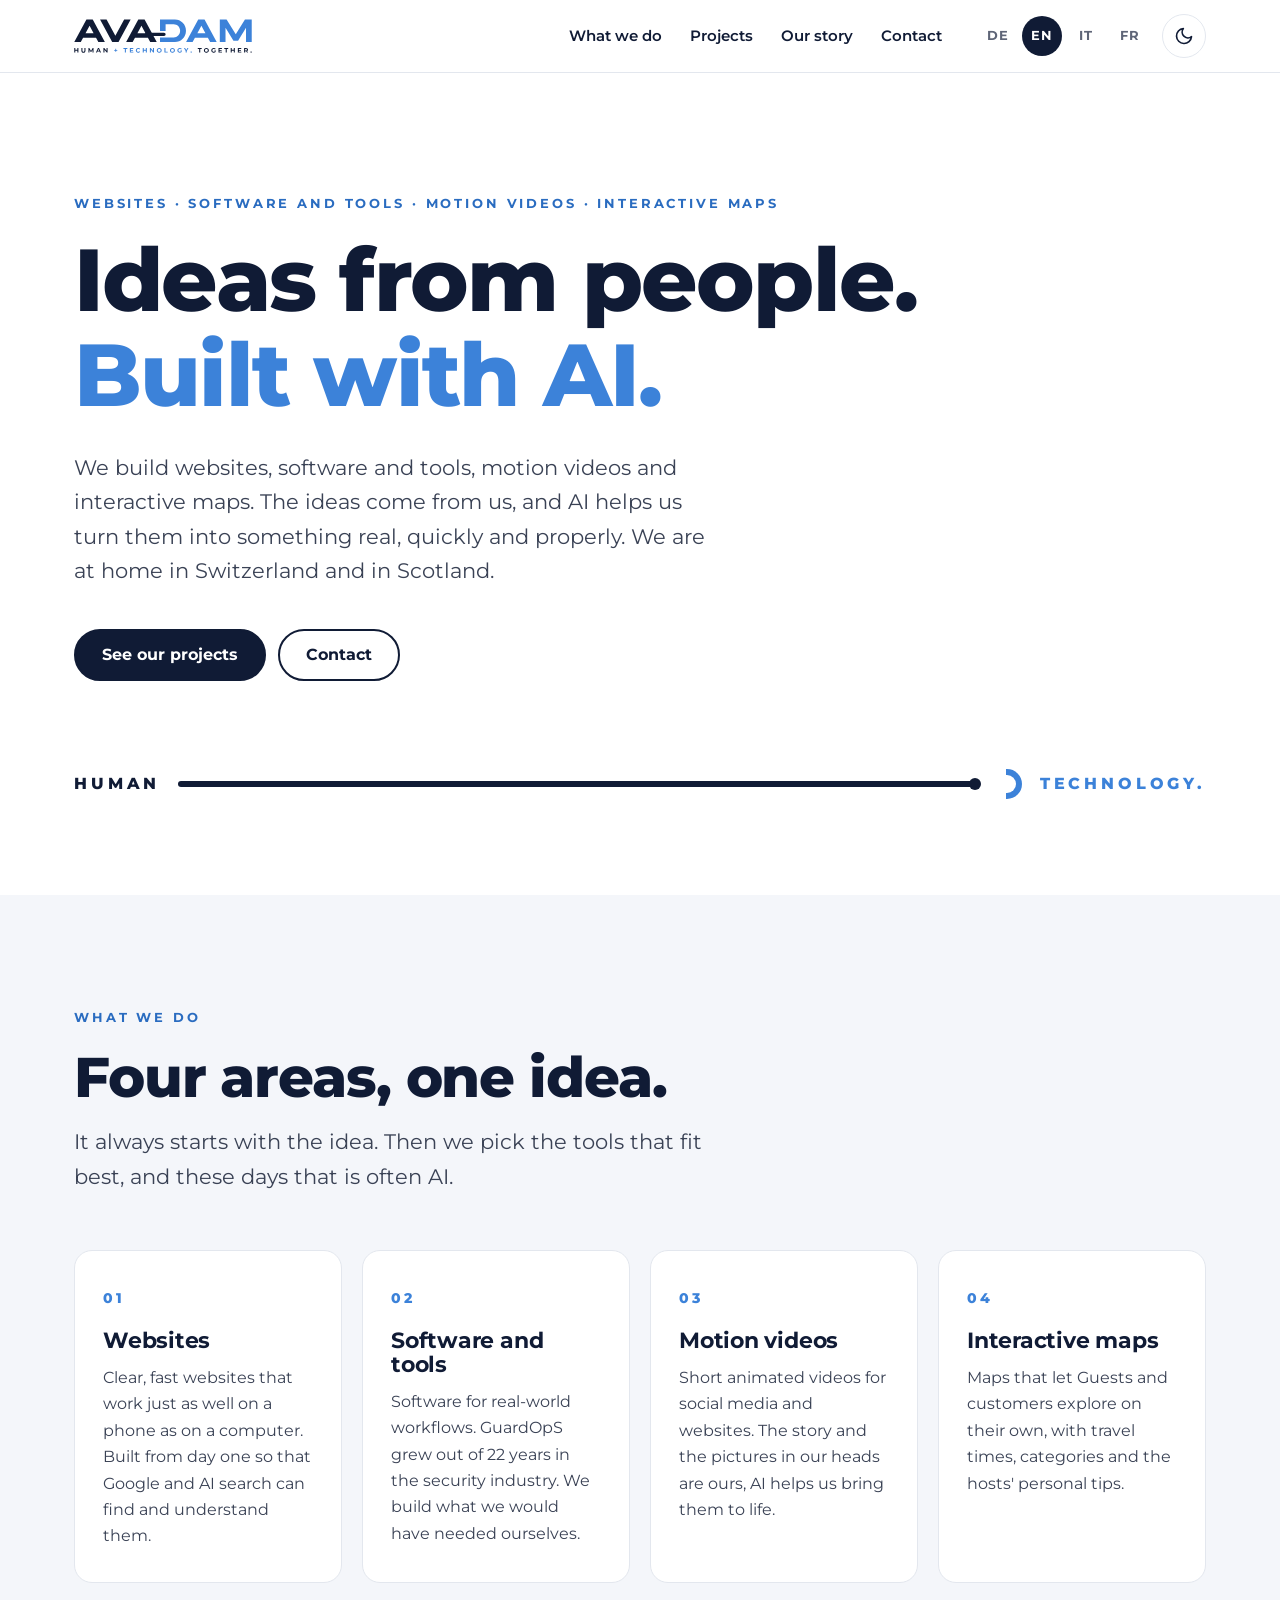
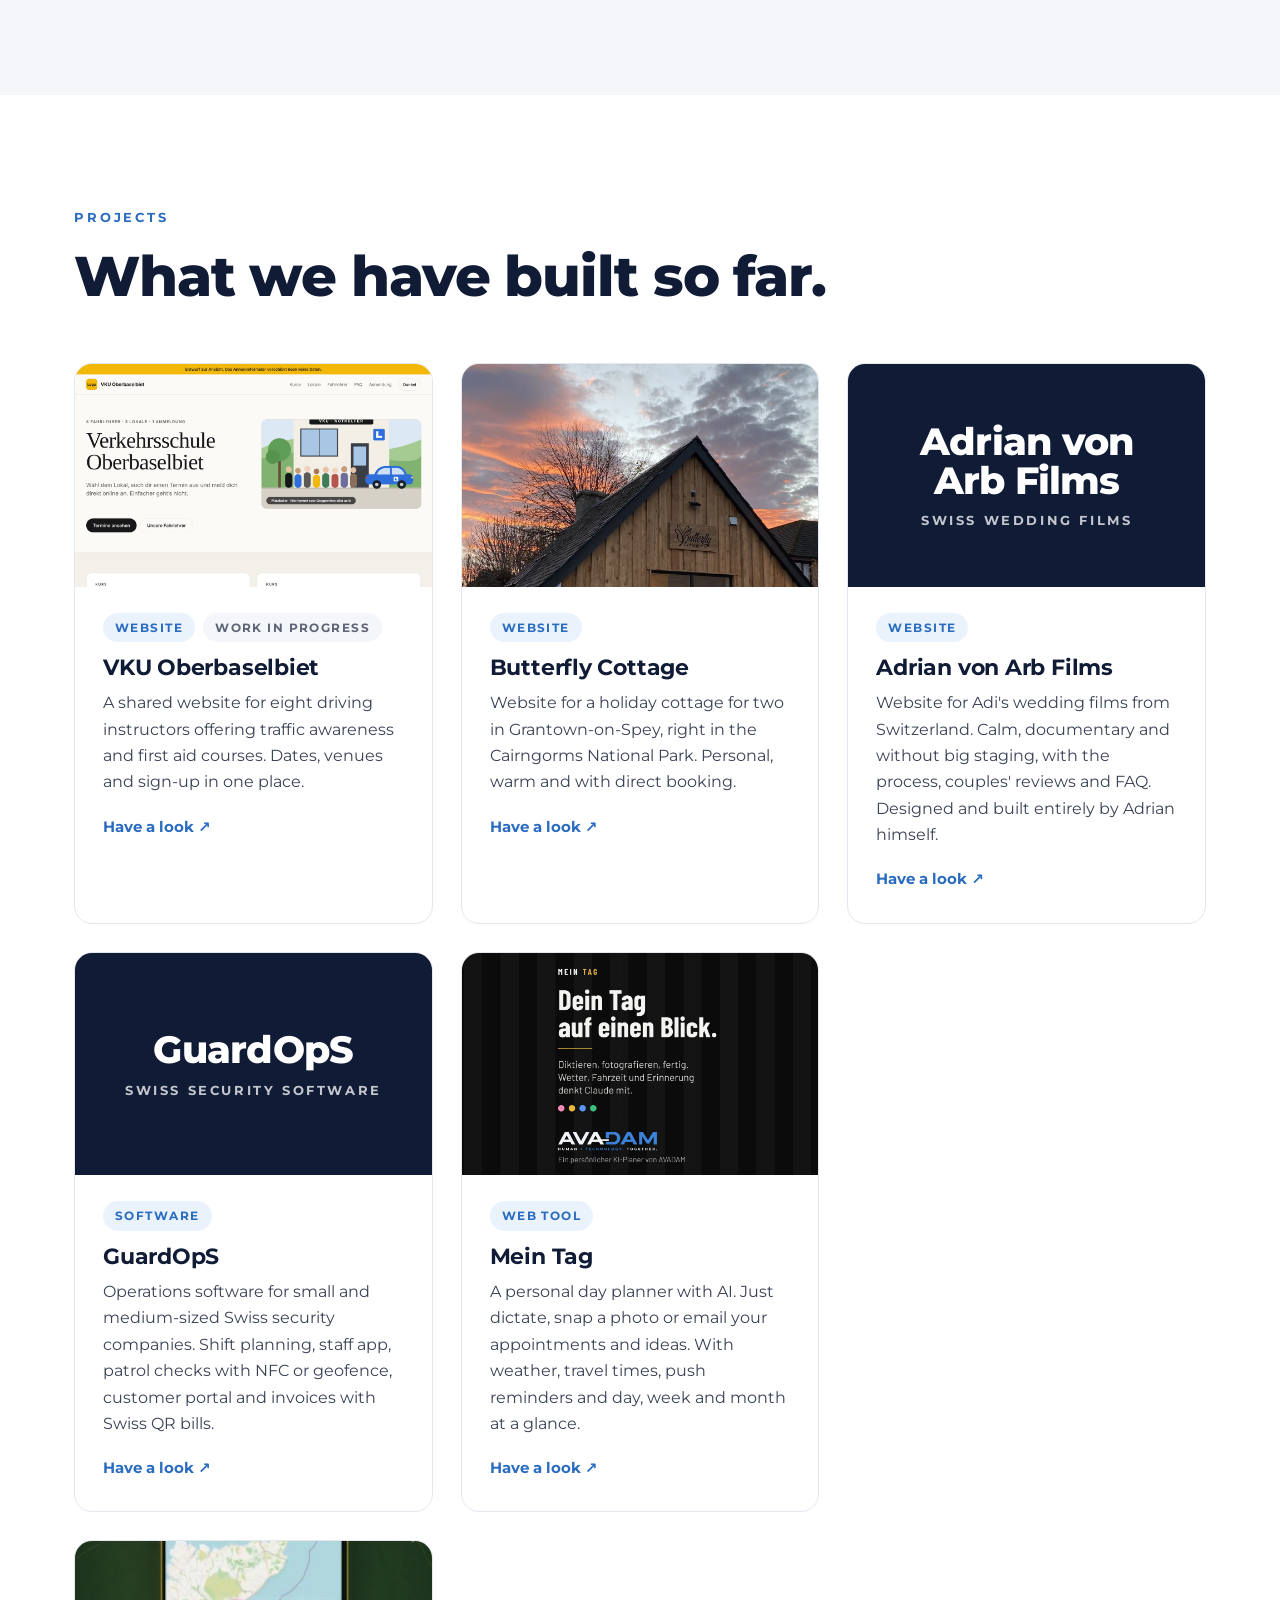
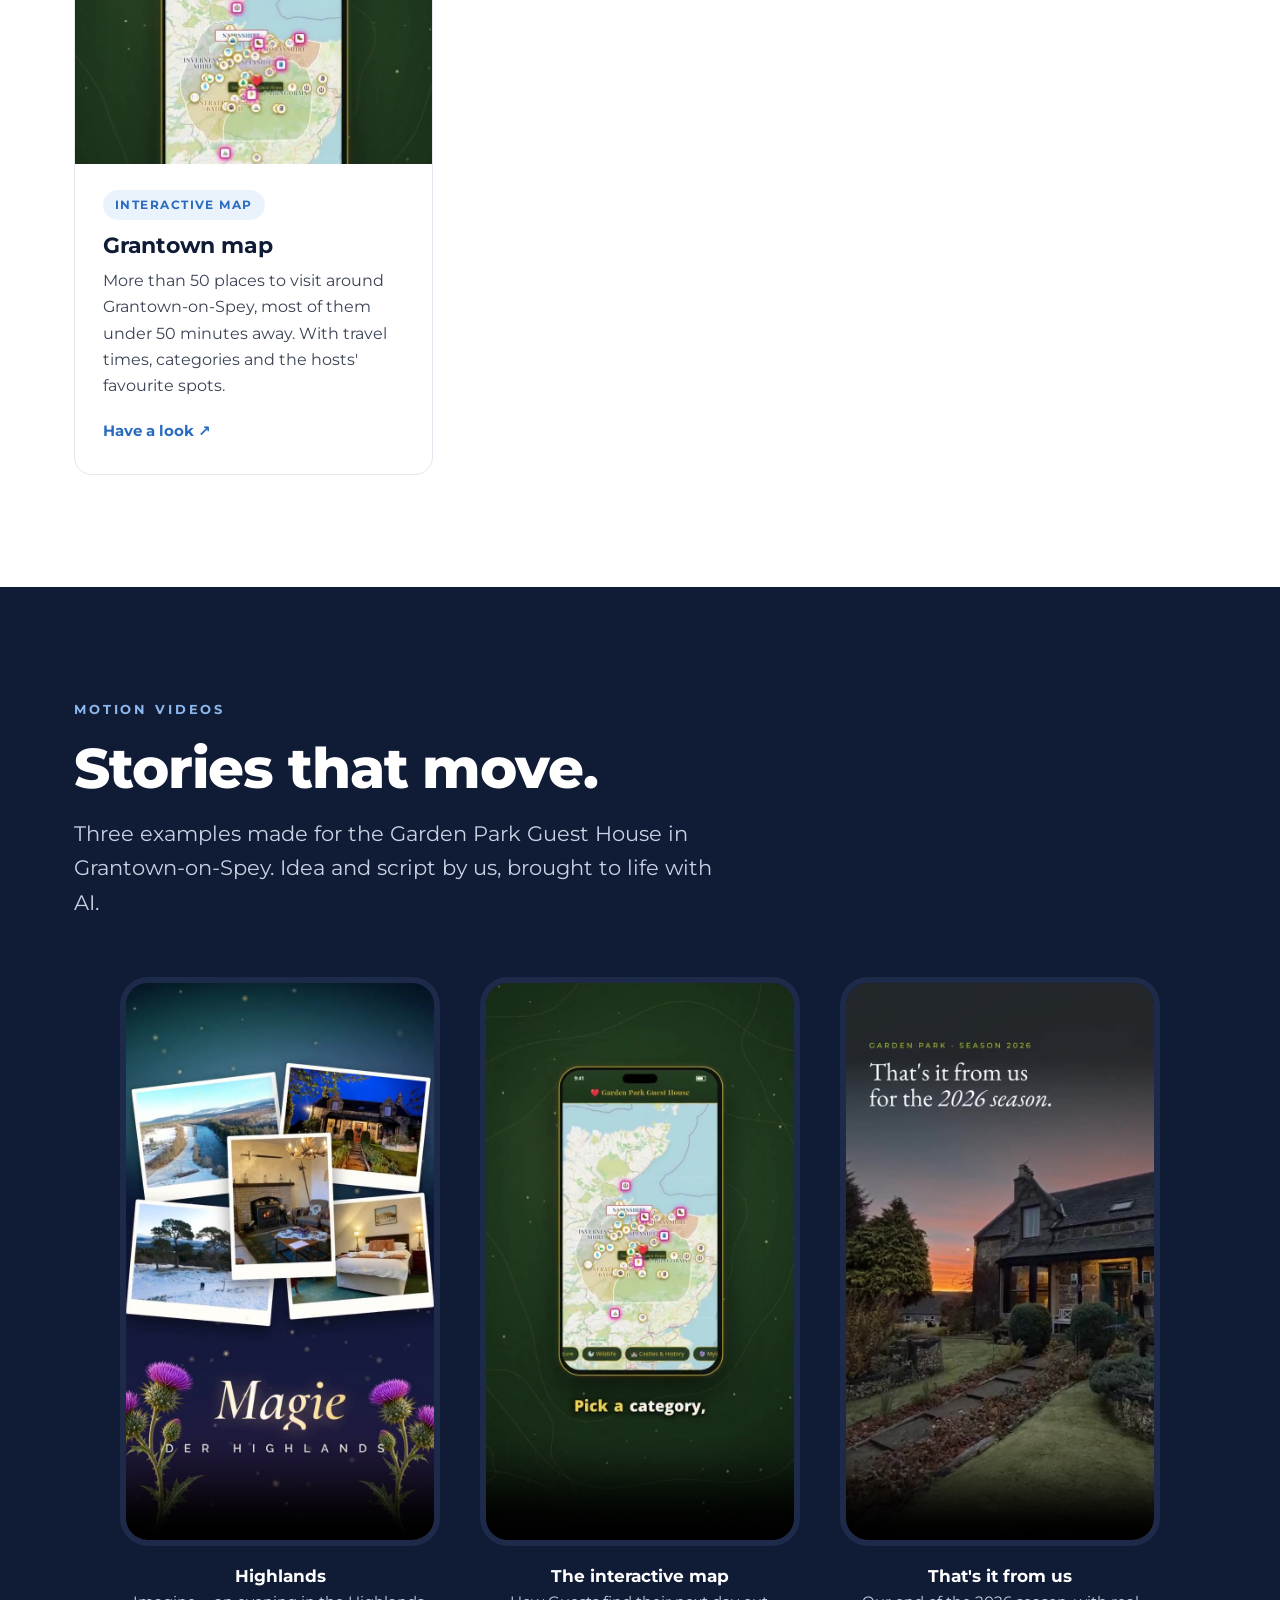
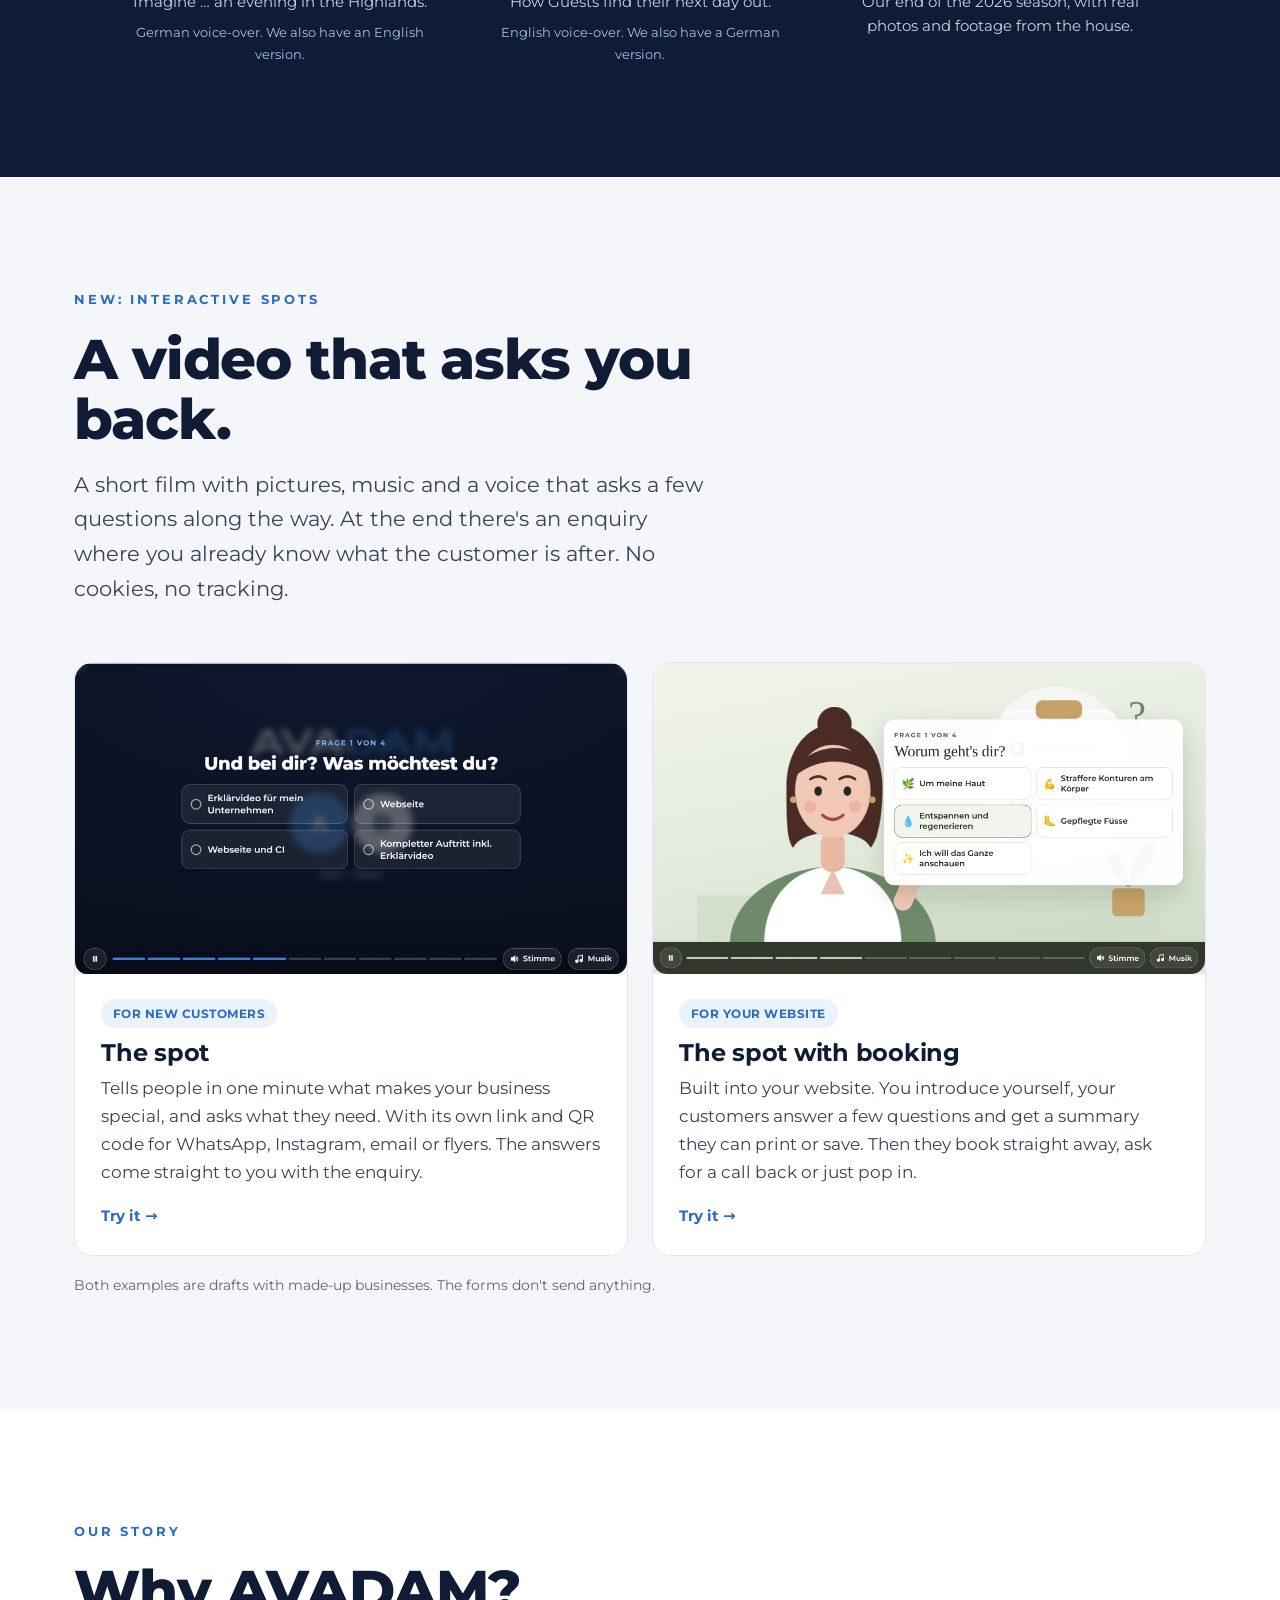
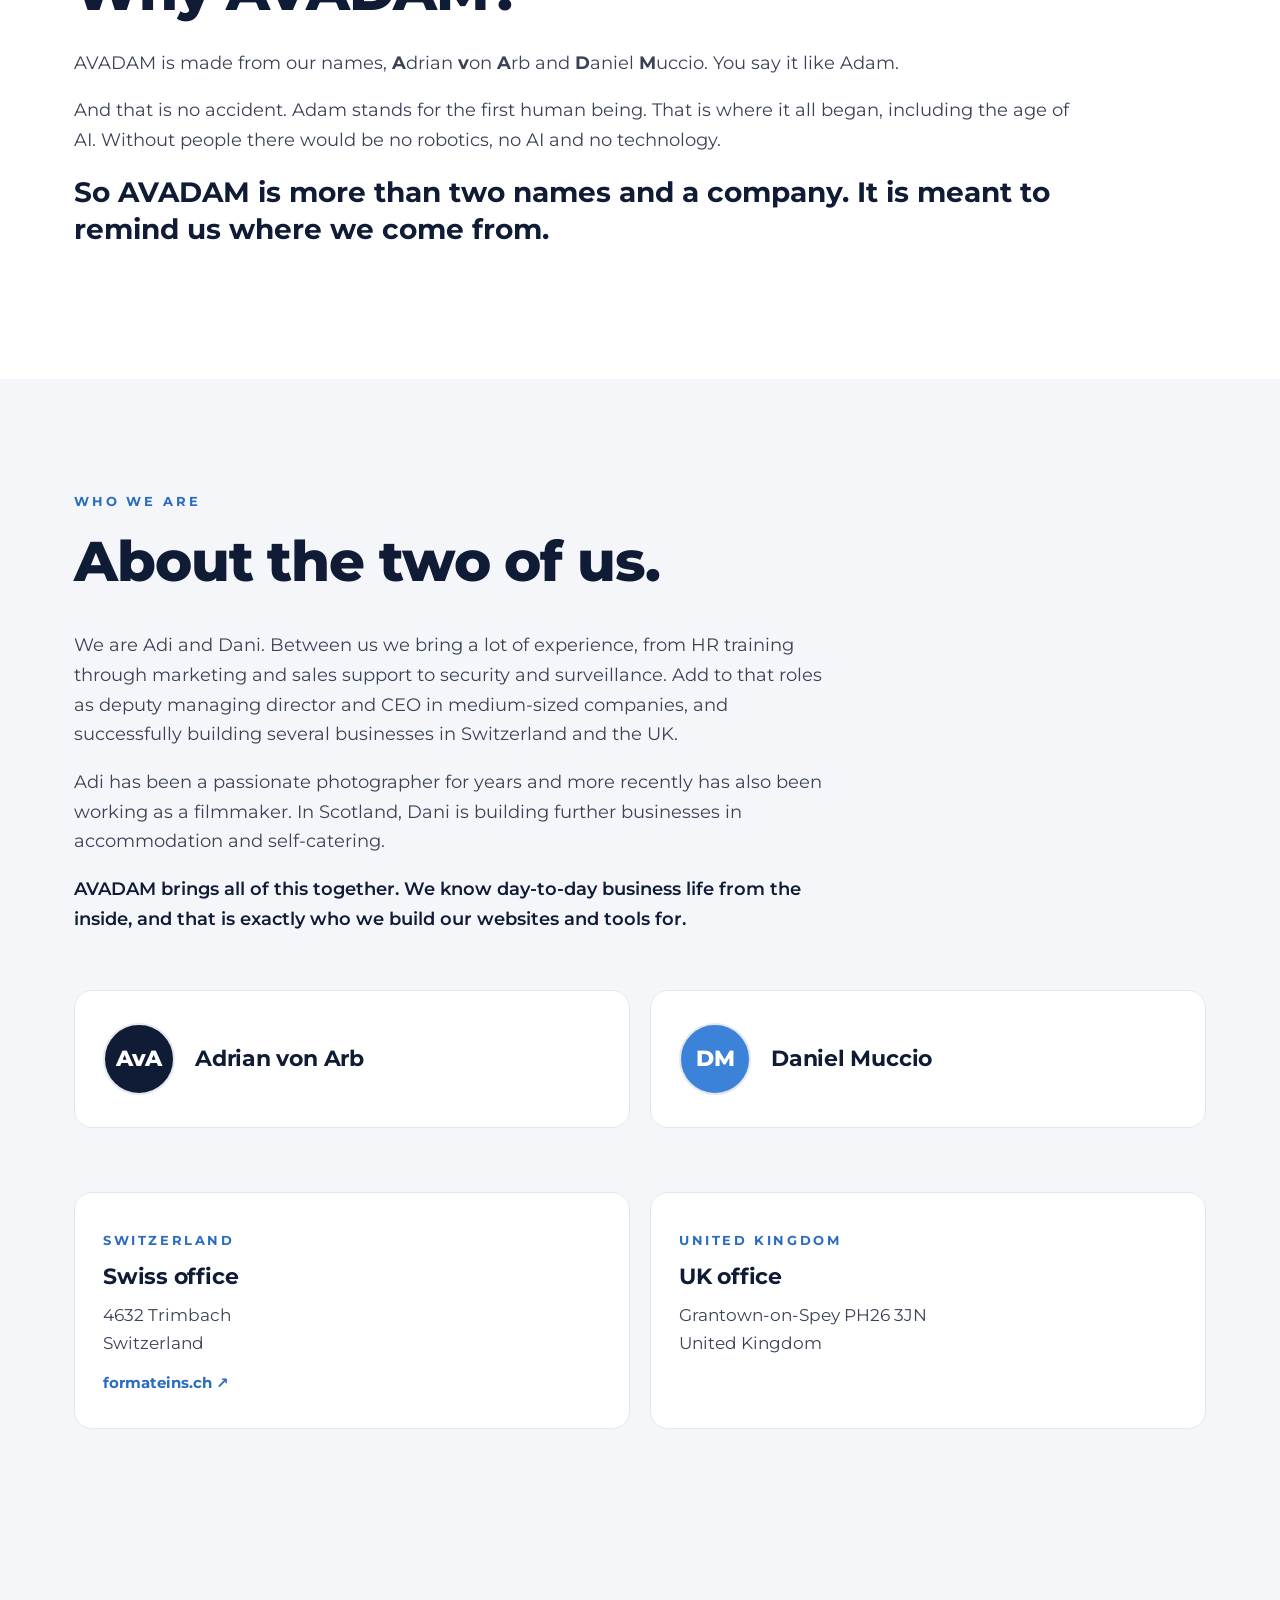
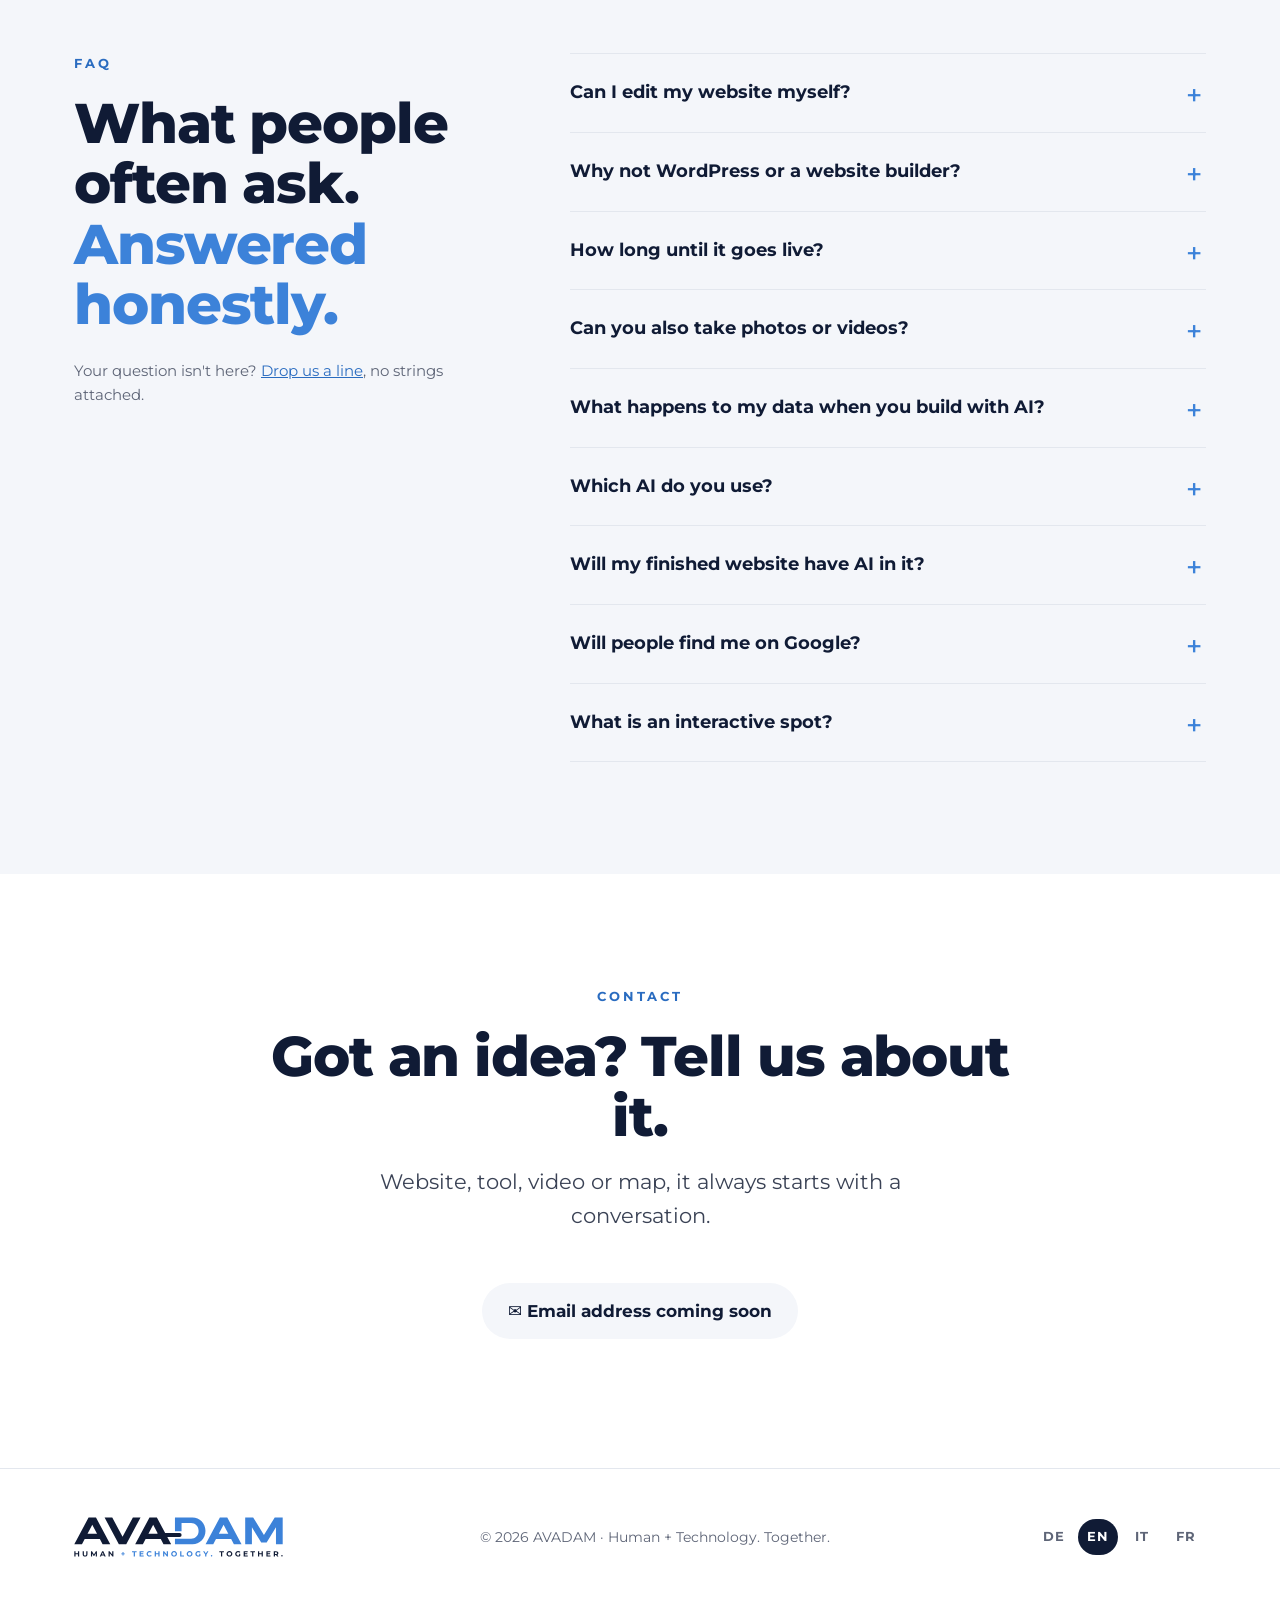
==== en/index.html @ 07cf81ba "Neuer Bereich Interaktive Spots in vier Sprachen, zweites Beispiel als Muster Kosmetik Co-Authored-B" ====
<!doctype html>
<html lang="en">
<head>
<meta charset="utf-8">
<meta name="viewport" content="width=device-width, initial-scale=1">
<title>AVADAM · Websites, software and tools, motion videos and interactive maps built with AI</title>
<meta name="description" content="AVADAM builds websites, software and tools, motion videos and interactive maps. The ideas are ours, the build is done with AI. Based in Trimbach (Switzerland) and Grantown-on-Spey (Scotland).">
<meta name="robots" content="index, follow, max-image-preview:large, max-snippet:-1, max-video-preview:-1">
<meta name="author" content="AVADAM · Adrian von Arb, Daniel Muccio">
<link rel="canonical" href="https://avadam26.github.io/avadam/en/">
<link rel="alternate" hreflang="de" href="https://avadam26.github.io/avadam/">
<link rel="alternate" hreflang="en" href="https://avadam26.github.io/avadam/en/">
<link rel="alternate" hreflang="it" href="https://avadam26.github.io/avadam/it/">
<link rel="alternate" hreflang="fr" href="https://avadam26.github.io/avadam/fr/">
<link rel="alternate" hreflang="x-default" href="https://avadam26.github.io/avadam/">
<meta property="og:type" content="website">
<meta property="og:site_name" content="AVADAM">
<meta property="og:title" content="AVADAM · Websites, software and tools, motion videos and interactive maps built with AI">
<meta property="og:description" content="AVADAM builds websites, software and tools, motion videos and interactive maps. The ideas are ours, the build is done with AI. Based in Trimbach (Switzerland) and Grantown-on-Spey (Scotland).">
<meta property="og:url" content="https://avadam26.github.io/avadam/en/">
<meta property="og:image" content="https://avadam26.github.io/avadam/assets/og-image.png">
<meta property="og:image:width" content="1200">
<meta property="og:image:height" content="630">
<meta property="og:image:alt" content="AVADAM logo, Human + Technology. Together.">
<meta property="og:locale" content="en_GB">
<meta property="og:locale:alternate" content="de_CH">
<meta property="og:locale:alternate" content="it_CH">
<meta property="og:locale:alternate" content="fr_CH">
<meta name="twitter:card" content="summary_large_image">
<meta name="theme-color" content="#FFFFFF" media="(prefers-color-scheme: light)">
<meta name="theme-color" content="#0A1020" media="(prefers-color-scheme: dark)">
<script>try{var m=localStorage.getItem("avadam-theme");if(m)document.documentElement.dataset.theme=m}catch(e){}</script>
<link rel="icon" href="../favicon.ico" sizes="32x32">
<link rel="icon" href="../assets/favicon.svg" type="image/svg+xml">
<link rel="apple-touch-icon" href="../assets/apple-touch-icon.png">
<link rel="preload" href="../assets/fonts/montserrat-latin-800-normal.woff2" as="font" type="font/woff2" crossorigin>
<link rel="stylesheet" href="../assets/style.css">
<link rel="alternate" type="text/plain" href="https://avadam26.github.io/avadam/llms.txt" title="LLM summary">
<script type="application/ld+json">
{
 "@context": "https://schema.org",
 "@graph": [
  {
   "@type": "Organization",
   "@id": "https://avadam26.github.io/avadam/#org",
   "name": "AVADAM",
   "alternateName": [
    "AVA-DAM",
    "AVA DAM"
   ],
   "url": "https://avadam26.github.io/avadam/",
   "logo": "https://avadam26.github.io/avadam/assets/avadam-logo.svg",
   "image": "https://avadam26.github.io/avadam/assets/og-image.png",
   "slogan": "Human + Technology. Together.",
   "description": "AVADAM builds websites, software and tools, motion videos and interactive maps. The ideas are ours, the build is done with AI. Based in Trimbach (Switzerland) and Grantown-on-Spey (Scotland).",
   "founder": [
    {
     "@type": "Person",
     "name": "Adrian von Arb"
    },
    {
     "@type": "Person",
     "name": "Daniel Muccio"
    }
   ],
   "address": [
    {
     "@type": "PostalAddress",
     "postalCode": "4632",
     "addressLocality": "Trimbach",
     "addressCountry": "CH"
    },
    {
     "@type": "PostalAddress",
     "postalCode": "PH26 3JN",
     "addressLocality": "Grantown-on-Spey",
     "addressRegion": "Scotland",
     "addressCountry": "GB"
    }
   ],
   "knowsAbout": [
    "Web design",
    "Websites",
    "Software development",
    "Motion design",
    "Interactive maps",
    "Artificial intelligence",
    "SEO"
   ],
   "knowsLanguage": [
    "de",
    "en",
    "it",
    "fr"
   ]
  },
  {
   "@type": "WebSite",
   "@id": "https://avadam26.github.io/avadam/#website",
   "url": "https://avadam26.github.io/avadam/",
   "name": "AVADAM",
   "inLanguage": [
    "de",
    "en",
    "it",
    "fr"
   ],
   "publisher": {
    "@id": "https://avadam26.github.io/avadam/#org"
   }
  },
  {
   "@type": "WebPage",
   "@id": "https://avadam26.github.io/avadam/en/#page",
   "url": "https://avadam26.github.io/avadam/en/",
   "name": "AVADAM · Websites, software and tools, motion videos and interactive maps built with AI",
   "description": "AVADAM builds websites, software and tools, motion videos and interactive maps. The ideas are ours, the build is done with AI. Based in Trimbach (Switzerland) and Grantown-on-Spey (Scotland).",
   "inLanguage": "en",
   "isPartOf": {
    "@id": "https://avadam26.github.io/avadam/#website"
   },
   "about": {
    "@id": "https://avadam26.github.io/avadam/#org"
   },
   "primaryImageOfPage": "https://avadam26.github.io/avadam/assets/og-image.png"
  },
  {
   "@type": "ItemList",
   "name": "What we have built so far.",
   "itemListElement": [
    {
     "@type": "ListItem",
     "position": 1,
     "item": {
      "@type": "CreativeWork",
      "name": "VKU Oberbaselbiet",
      "description": "A shared website for eight driving instructors offering traffic awareness and first aid courses. Dates, venues and sign-up in one place.",
      "url": "https://avadam26.github.io/vku-entwurf/",
      "creator": {
       "@id": "https://avadam26.github.io/avadam/#org"
      }
     }
    },
    {
     "@type": "ListItem",
     "position": 2,
     "item": {
      "@type": "CreativeWork",
      "name": "Butterfly Cottage",
      "description": "Website for a holiday cottage for two in Grantown-on-Spey, right in the Cairngorms National Park. Personal, warm and with direct booking.",
      "url": "https://www.butterfly-cottage.co.uk",
      "creator": {
       "@id": "https://avadam26.github.io/avadam/#org"
      }
     }
    },
    {
     "@type": "ListItem",
     "position": 3,
     "item": {
      "@type": "CreativeWork",
      "name": "Adrian von Arb Films",
      "description": "Website for Adi's wedding films from Switzerland. Calm, documentary and without big staging, with the process, couples' reviews and FAQ. Designed and built entirely by Adrian himself.",
      "url": "https://adrianvonarbfilms.ch/",
      "creator": {
       "@id": "https://avadam26.github.io/avadam/#org"
      }
     }
    },
    {
     "@type": "ListItem",
     "position": 4,
     "item": {
      "@type": "CreativeWork",
      "name": "Grantown map",
      "description": "More than 50 places to visit around Grantown-on-Spey, most of them under 50 minutes away. With travel times, categories and the hosts' favourite spots.",
      "url": "https://www.butterfly-cottage.co.uk/grantown/grantown-map.html",
      "creator": {
       "@id": "https://avadam26.github.io/avadam/#org"
      }
     }
    },
    {
     "@type": "ListItem",
     "position": 5,
     "item": {
      "@type": "SoftwareApplication",
      "applicationCategory": "BusinessApplication",
      "operatingSystem": "Web",
      "name": "GuardOpS",
      "description": "Operations software for small and medium-sized Swiss security companies. Shift planning, staff app, patrol checks with NFC or geofence, customer portal and invoices with Swiss QR bills.",
      "url": "https://guardops.ch/",
      "creator": {
       "@id": "https://avadam26.github.io/avadam/#org"
      }
     }
    },
    {
     "@type": "ListItem",
     "position": 6,
     "item": {
      "@type": "SoftwareApplication",
      "applicationCategory": "LifestyleApplication",
      "operatingSystem": "Web",
      "name": "Mein Tag",
      "description": "A personal day planner with AI. Just dictate, snap a photo or email your appointments and ideas. With weather, travel times, push reminders and day, week and month at a glance.",
      "url": "https://avadam26.github.io/avadam/media/meintag.mp4",
      "creator": {
       "@id": "https://avadam26.github.io/avadam/#org"
      }
     }
    }
   ]
  },
  {
   "@type": "FAQPage",
   "@id": "https://avadam26.github.io/avadam/en/#faq",
   "inLanguage": "en",
   "mainEntity": [
    {
     "@type": "Question",
     "name": "Can I edit my website myself?",
     "acceptedAnswer": {
      "@type": "Answer",
      "text": "Not through a login, and that's on purpose. Without a CMS there are no updates, no plugins and nothing that breaks overnight. You send us your changes, we make them and charge for the time. No subscription."
     }
    },
    {
     "@type": "Question",
     "name": "Why not WordPress or a website builder?",
     "acceptedAnswer": {
      "@type": "Answer",
      "text": "For a site that shows what you do, that's too much machinery. Constant updates, security holes, monthly fees. Built by hand, it loads faster, is safer and, after a one-off setup cost, only costs hosting and a domain to run."
     }
    },
    {
     "@type": "Question",
     "name": "How long until it goes live?",
     "acceptedAnswer": {
      "@type": "Answer",
      "text": "Usually around two months from the go-ahead. Texts and pictures take the most time, not the build. If you have a fixed date, tell us right at the start and we'll be honest about whether it's doable."
     }
    },
    {
     "@type": "Question",
     "name": "Can you also take photos or videos?",
     "acceptedAnswer": {
      "@type": "Answer",
      "text": "Yes, Adrian is a passionate photographer and filmmaker. If good pictures are missing, you can book this as an extra, on site with you, at your business for example. That way pictures, videos and website fit together perfectly, all from one place."
     }
    },
    {
     "@type": "Question",
     "name": "What happens to my data when you build with AI?",
     "acceptedAnswer": {
      "@type": "Answer",
      "text": "For us, AI is a tool, just like Photoshop or a code editor used to be. We only put in what's going on your site anyway, meaning texts, pictures and details you want to publish. We don't need customer lists, passwords or your customers' data for that, and we don't want them. The ideas, the decisions and the control stay with the two of us, and we check every line ourselves."
     }
    },
    {
     "@type": "Question",
     "name": "Which AI do you use?",
     "acceptedAnswer": {
      "@type": "Answer",
      "text": "Different ones, it depends entirely on the job. We use different tools for text and code than for pictures or videos. We don't use free versions, we work with paid subscriptions. That gives us better tools and more control over what happens to the data, for you and for us."
     }
    },
    {
     "@type": "Question",
     "name": "Will my finished website have AI in it?",
     "acceptedAnswer": {
      "@type": "Answer",
      "text": "No. The finished site is plain HTML, with no AI, no tracking and no cookies, unless you want something else. It collects nothing about your visitors. If you later want statistics or a contact form, we talk it through first and update the privacy notice to match."
     }
    },
    {
     "@type": "Question",
     "name": "Will people find me on Google?",
     "acceptedAnswer": {
      "@type": "Answer",
      "text": "The site is built so Google can read it well, with a clean structure, fast loading and the right details in the background. Nobody can guarantee you the top spot, honestly. For local searches your Google Business Profile matters too. We're happy to help, but you'll need to set it up yourself."
     }
    },
    {
     "@type": "Question",
     "name": "What is an interactive spot?",
     "acceptedAnswer": {
      "@type": "Answer",
      "text": "A short video that doesn't just play through, but asks questions along the way. Depending on the answer it carries on differently. At the end you get an enquiry with all the answers, or your customers book an appointment straight away. No cookies or tracking needed, people give their answers by choice."
     }
    }
   ]
  },
  {
   "@type": "VideoObject",
   "name": "Highlands · Garden Park Guest House",
   "description": "Imagine … an evening in the Highlands.",
   "thumbnailUrl": "https://avadam26.github.io/avadam/media/highlands-poster.jpg",
   "contentUrl": "https://avadam26.github.io/avadam/media/highlands.mp4",
   "uploadDate": "2026-10-21",
   "inLanguage": "de",
   "creator": {
    "@id": "https://avadam26.github.io/avadam/#org"
   }
  },
  {
   "@type": "VideoObject",
   "name": "The interactive map · Garden Park Guest House",
   "description": "How Guests find their next day out.",
   "thumbnailUrl": "https://avadam26.github.io/avadam/media/karte-poster.jpg",
   "contentUrl": "https://avadam26.github.io/avadam/media/karte.mp4",
   "uploadDate": "2026-10-21",
   "inLanguage": "de",
   "creator": {
    "@id": "https://avadam26.github.io/avadam/#org"
   }
  },
  {
   "@type": "VideoObject",
   "name": "That's it from us · Garden Park Guest House",
   "description": "Our end of the 2026 season, with real photos and footage from the house.",
   "thumbnailUrl": "https://avadam26.github.io/avadam/media/saisonende-poster.jpg",
   "contentUrl": "https://avadam26.github.io/avadam/media/saisonende.mp4",
   "uploadDate": "2026-10-21",
   "inLanguage": "de",
   "creator": {
    "@id": "https://avadam26.github.io/avadam/#org"
   }
  }
 ]
}
</script>
</head>
<body>
<a class="skip" href="#inhalt">Skip to content</a>
<header class="top">
<div class="wrap">
<a class="brand" href="../en/" aria-label="AVADAM"><img class="logo-light" src="../assets/avadam-logo.svg" alt="AVADAM logo, Human + Technology. Together." width="668" height="126"><img class="logo-dark" src="../assets/avadam-logo-dark.svg" alt="" aria-hidden="true" width="668" height="126"></a>
<div class="nav"><nav class="links nav" aria-label="Menu"><a href="#bereiche">What we do</a><a href="#projekte">Projects</a><a href="#geschichte">Our story</a><a href="#kontakt">Contact</a></nav><div class="right"><nav class="langs" aria-label="Choose language"><a href=".././" hreflang="de" lang="de" title="Deutsch">DE</a><a href="../en/" hreflang="en" lang="en" title="English" aria-current="true">EN</a><a href="../it/" hreflang="it" lang="it" title="Italiano">IT</a><a href="../fr/" hreflang="fr" lang="fr" title="Français">FR</a></nav><button type="button" class="theme" id="theme" aria-label="Switch light or dark mode" title="Switch light or dark mode"><svg class="moon" viewBox="0 0 24 24" fill="none" stroke="currentColor" stroke-width="2" stroke-linecap="round" stroke-linejoin="round" aria-hidden="true"><path d="M21 12.8A9 9 0 1 1 11.2 3a7 7 0 0 0 9.8 9.8z"/></svg><svg class="sun" viewBox="0 0 24 24" fill="none" stroke="currentColor" stroke-width="2" stroke-linecap="round" aria-hidden="true"><circle cx="12" cy="12" r="4.5"/><path d="M12 2v2M12 20v2M4.9 4.9l1.4 1.4M17.7 17.7l1.4 1.4M2 12h2M20 12h2M4.9 19.1l1.4-1.4M17.7 6.3l1.4-1.4"/></svg></button><button type="button" class="burger" id="burger" aria-expanded="false" aria-controls="mmenu" aria-label="Menu"><span></span><span></span><span></span></button></div></div>
</div>
<div class="mpanel" id="mmenu" hidden><nav class="mlinks" aria-label="Menu"><a href="#bereiche">What we do</a><a href="#projekte">Projects</a><a href="#geschichte">Our story</a><a href="#kontakt">Contact</a></nav><nav class="langs" aria-label="Choose language"><a href=".././" hreflang="de" lang="de" title="Deutsch">DE</a><a href="../en/" hreflang="en" lang="en" title="English" aria-current="true">EN</a><a href="../it/" hreflang="it" lang="it" title="Italiano">IT</a><a href="../fr/" hreflang="fr" lang="fr" title="Français">FR</a></nav></div>
</header>

<main id="inhalt">
<section class="hero" aria-labelledby="h1">
<div class="wrap">
<span class="eyebrow">Websites · Software and tools · Motion videos · Interactive maps</span>
<h1 id="h1">Ideas from people. <span class="accent">Built with AI.</span></h1>
<p class="lead">We build websites, software and tools, motion videos and interactive maps. The ideas come from us, and AI helps us turn them into something real, quickly and properly. We are at home in Switzerland and in Scotland.</p>
<div class="btns"><a class="btn primary" href="#projekte">See our projects</a><a class="btn ghost" href="#kontakt">Contact</a></div>
<div class="cable" aria-hidden="true"><span class="h">HUMAN</span><span class="wire"></span><span class="gap"></span><span class="socket"></span><span class="t">TECHNOLOGY.</span></div>
</div>
</section>

<section id="bereiche" class="areas" aria-labelledby="h-areas">
<div class="wrap">
<div class="head"><span class="eyebrow">What we do</span><h2 id="h-areas">Four areas, one idea.</h2><p class="lead">It always starts with the idea. Then we pick the tools that fit best, and these days that is often AI.</p></div>
<div class="grid4"><article class="card"><span class="num">01</span><h3>Websites</h3><p>Clear, fast websites that work just as well on a phone as on a computer. Built from day one so that Google and AI search can find and understand them.</p></article><article class="card"><span class="num">02</span><h3>Software and tools</h3><p>Software for real-world workflows. GuardOpS grew out of 22 years in the security industry. We build what we would have needed ourselves.</p></article><article class="card"><span class="num">03</span><h3>Motion videos</h3><p>Short animated videos for social media and websites. The story and the pictures in our heads are ours, AI helps us bring them to life.</p></article><article class="card"><span class="num">04</span><h3>Interactive maps</h3><p>Maps that let Guests and customers explore on their own, with travel times, categories and the hosts&#x27; personal tips.</p></article></div>
</div>
</section>

<section id="projekte" aria-labelledby="h-proj">
<div class="wrap">
<div class="head"><span class="eyebrow">Projects</span><h2 id="h-proj">What we have built so far.</h2></div>
<div class="projects"><a class="proj" href="https://avadam26.github.io/vku-entwurf/" target="_blank" rel="noopener"><div class="pic"><img src="../media/vku.jpg" alt="VKU Oberbaselbiet" width="1280" height="800" loading="lazy"></div><div class="body"><div class="tags"><span class="tag">Website</span><span class="tag grey">Work in progress</span></div><h3>VKU Oberbaselbiet</h3><p>A shared website for eight driving instructors offering traffic awareness and first aid courses. Dates, venues and sign-up in one place.</p><span class="more">Have a look ↗</span></div></a><a class="proj" href="https://www.butterfly-cottage.co.uk" target="_blank" rel="noopener"><div class="pic"><img src="../media/butterfly.jpg" alt="Butterfly Cottage, Grantown-on-Spey" width="1280" height="800" loading="lazy" style="object-position:50% 60%"></div><div class="body"><div class="tags"><span class="tag">Website</span></div><h3>Butterfly Cottage</h3><p>Website for a holiday cottage for two in Grantown-on-Spey, right in the Cairngorms National Park. Personal, warm and with direct booking.</p><span class="more">Have a look ↗</span></div></a><a class="proj" href="https://adrianvonarbfilms.ch/" target="_blank" rel="noopener"><div class="pic type navy" aria-hidden="true"><span>Adrian von Arb Films<small>Swiss wedding films</small></span></div><div class="body"><div class="tags"><span class="tag">Website</span></div><h3>Adrian von Arb Films</h3><p>Website for Adi&#x27;s wedding films from Switzerland. Calm, documentary and without big staging, with the process, couples&#x27; reviews and FAQ. Designed and built entirely by Adrian himself.</p><span class="more">Have a look ↗</span></div></a></div><div class="projects"><a class="proj" href="https://guardops.ch/" target="_blank" rel="noopener"><div class="pic type navy" aria-hidden="true"><span>GuardOpS<small>Swiss security software</small></span></div><div class="body"><div class="tags"><span class="tag">Software</span></div><h3>GuardOpS</h3><p>Operations software for small and medium-sized Swiss security companies. Shift planning, staff app, patrol checks with NFC or geofence, customer portal and invoices with Swiss QR bills.</p><span class="more">Have a look ↗</span></div></a><a class="proj" href="https://avadam26.github.io/avadam/media/meintag.mp4" target="_blank" rel="noopener"><div class="pic"><img src="../media/meintag.jpg" alt="Mein Tag" width="1280" height="800" loading="lazy" style="object-position:50% 50%"></div><div class="body"><div class="tags"><span class="tag">Web tool</span></div><h3>Mein Tag</h3><p>A personal day planner with AI. Just dictate, snap a photo or email your appointments and ideas. With weather, travel times, push reminders and day, week and month at a glance.</p><span class="more">Have a look ↗</span></div></a></div><div class="projects"><a class="proj" href="https://www.butterfly-cottage.co.uk/grantown/grantown-map.html" target="_blank" rel="noopener"><div class="pic"><img src="../media/karte-poster.jpg" alt="Grantown map" width="720" height="1280" loading="lazy" style="object-position:50% 40%"></div><div class="body"><div class="tags"><span class="tag">Interactive map</span></div><h3>Grantown map</h3><p>More than 50 places to visit around Grantown-on-Spey, most of them under 50 minutes away. With travel times, categories and the hosts&#x27; favourite spots.</p><span class="more">Have a look ↗</span></div></a></div>
</div>
</section>

<section id="motion" class="motion" aria-labelledby="h-motion">
<div class="wrap">
<div class="head"><span class="eyebrow">Motion videos</span><h2 id="h-motion">Stories that move.</h2><p class="lead" style="color:#C9D2E3">Three examples made for the Garden Park Guest House in Grantown-on-Spey. Idea and script by us, brought to life with AI.</p></div>
<div class="reels"><figure class="reel"><video controls playsinline preload="none" poster="../media/highlands-poster.jpg" width="720" height="1280" aria-label="Highlands"><source src="../media/highlands.mp4" type="video/mp4">Your browser cannot play this video.</video><figcaption><strong>Highlands</strong>Imagine … an evening in the Highlands.<span class="note">German voice-over. We also have an English version.</span></figcaption></figure><figure class="reel"><video controls playsinline preload="none" poster="../media/karte-poster.jpg" width="720" height="1280" aria-label="The interactive map"><source src="../media/karte.mp4" type="video/mp4">Your browser cannot play this video.</video><figcaption><strong>The interactive map</strong>How Guests find their next day out.<span class="note">English voice-over. We also have a German version.</span></figcaption></figure><figure class="reel"><video controls playsinline preload="none" poster="../media/saisonende-poster.jpg" width="720" height="1280" aria-label="That&#x27;s it from us"><source src="../media/saisonende.mp4" type="video/mp4">Your browser cannot play this video.</video><figcaption><strong>That&#x27;s it from us</strong>Our end of the 2026 season, with real photos and footage from the house.</figcaption></figure></div>
</div>
</section>

<section id="spots" class="spots" aria-labelledby="h-spots">
<div class="wrap">
<div class="head"><span class="eyebrow">New: interactive spots</span><h2 id="h-spots">A video that asks you back.</h2><p class="lead">A short film with pictures, music and a voice that asks a few questions along the way. At the end there&#x27;s an enquiry where you already know what the customer is after. No cookies, no tracking.</p></div>
<div class="spotgrid"><a class="spotcard" href="../spot/"><div class="pic"><img src="../media/spot-1.jpg" alt="Spot for a massage studio, question with four answers" width="960" height="540" loading="lazy"></div><div class="body"><span class="tag">For new customers</span><h3>The spot</h3><p>Tells people in one minute what makes your business special, and asks what they need. With its own link and QR code for WhatsApp, Instagram, email or flyers. The answers come straight to you with the enquiry.</p><span class="more">Try it →</span></div></a><a class="spotcard" href="../spot/kosmetik/"><div class="pic"><img src="../media/spot-2.jpg" alt="Spot for a beauty studio with a question and answers" width="960" height="540" loading="lazy"></div><div class="body"><span class="tag">For your website</span><h3>The spot with booking</h3><p>Built into your website. You introduce yourself, your customers answer a few questions and get a summary they can print or save. Then they book straight away, ask for a call back or just pop in.</p><span class="more">Try it →</span></div></a></div>
<p class="spotnote">Both examples are drafts with made-up businesses. The forms don&#x27;t send anything.</p>
</div>
</section>

<section id="geschichte" aria-labelledby="h-story">
<div class="wrap story">
<div><span class="eyebrow">Our story</span><h2 id="h-story" style="margin-bottom:28px">Why <span style="white-space:nowrap">AVADAM</span>?</h2><p>AVADAM is made from our names, <strong>A</strong>drian <strong>v</strong>on <strong>A</strong>rb and <strong>D</strong>aniel <strong>M</strong>uccio. You say it like Adam.</p><p>And that is no accident. Adam stands for the first human being. That is where it all began, including the age of AI. Without people there would be no robotics, no AI and no technology.</p><p class="big">So AVADAM is more than two names and a company. It is meant to remind us where we come from.</p></div>
</div>
</section>

<section id="team" class="areas" aria-labelledby="h-team">
<div class="wrap">
<div class="head"><span class="eyebrow">Who we are</span><h2 id="h-team">About the two of us.</h2></div>
<div class="about"><p>We are Adi and Dani. Between us we bring a lot of experience, from HR training through marketing and sales support to security and surveillance. Add to that roles as deputy managing director and CEO in medium-sized companies, and successfully building several businesses in Switzerland and the UK.</p><p>Adi has been a passionate photographer for years and more recently has also been working as a filmmaker. In Scotland, Dani is building further businesses in accommodation and self-catering.</p><p>AVADAM brings all of this together. We know day-to-day business life from the inside, and that is exactly who we build our websites and tools for.</p></div>
<div class="duo">
<div class="card person"><span class="mono" aria-hidden="true">AvA</span><h3>Adrian von Arb</h3></div>
<div class="card person"><span class="mono b" aria-hidden="true">DM</span><h3>Daniel Muccio</h3></div>
</div>
<div class="places"><div class="card place"><span class="country">Switzerland</span><h3 style="margin-top:12px">Swiss office</h3><address>4632 Trimbach<br>Switzerland</address><a class="more" href="https://www.formateins.ch/" target="_blank" rel="noopener">formateins.ch ↗</a></div><div class="card place"><span class="country">United Kingdom</span><h3 style="margin-top:12px">UK office</h3><address>Grantown-on-Spey PH26 3JN<br>United Kingdom</address></div></div>
</div>
</section>

<section id="faq" class="faq" aria-labelledby="h-faq">
<div class="wrap">
<div class="faq-grid">
<div class="faq-intro"><span class="eyebrow">FAQ</span><h2 id="h-faq">What people often ask. <span class="accent">Answered honestly.</span></h2>
<p class="note">Your question isn&#x27;t here? <a href="#kontakt">Drop us a line</a>, no strings attached.</p></div>
<div class="faq-list">
<details><summary>Can I edit my website myself?</summary><p>Not through a login, and that&#x27;s on purpose. Without a CMS there are no updates, no plugins and nothing that breaks overnight. You send us your changes, we make them and charge for the time. No subscription.</p></details>
<details><summary>Why not WordPress or a website builder?</summary><p>For a site that shows what you do, that&#x27;s too much machinery. Constant updates, security holes, monthly fees. Built by hand, it loads faster, is safer and, after a one-off setup cost, only costs hosting and a domain to run.</p></details>
<details><summary>How long until it goes live?</summary><p>Usually around two months from the go-ahead. Texts and pictures take the most time, not the build. If you have a fixed date, tell us right at the start and we&#x27;ll be honest about whether it&#x27;s doable.</p></details>
<details><summary>Can you also take photos or videos?</summary><p>Yes, Adrian is a passionate photographer and filmmaker. If good pictures are missing, you can book this as an extra, on site with you, at your business for example. That way pictures, videos and website fit together perfectly, all from one place.</p></details>
<details><summary>What happens to my data when you build with AI?</summary><p>For us, AI is a tool, just like Photoshop or a code editor used to be. We only put in what&#x27;s going on your site anyway, meaning texts, pictures and details you want to publish. We don&#x27;t need customer lists, passwords or your customers&#x27; data for that, and we don&#x27;t want them. The ideas, the decisions and the control stay with the two of us, and we check every line ourselves.</p></details>
<details><summary>Which AI do you use?</summary><p>Different ones, it depends entirely on the job. We use different tools for text and code than for pictures or videos. We don&#x27;t use free versions, we work with paid subscriptions. That gives us better tools and more control over what happens to the data, for you and for us.</p></details>
<details><summary>Will my finished website have AI in it?</summary><p>No. The finished site is plain HTML, with no AI, no tracking and no cookies, unless you want something else. It collects nothing about your visitors. If you later want statistics or a contact form, we talk it through first and update the privacy notice to match.</p></details>
<details><summary>Will people find me on Google?</summary><p>The site is built so Google can read it well, with a clean structure, fast loading and the right details in the background. Nobody can guarantee you the top spot, honestly. For local searches your Google Business Profile matters too. We&#x27;re happy to help, but you&#x27;ll need to set it up yourself.</p></details>
<details><summary>What is an interactive spot?</summary><p>A short video that doesn&#x27;t just play through, but asks questions along the way. Depending on the answer it carries on differently. At the end you get an enquiry with all the answers, or your customers book an appointment straight away. No cookies or tracking needed, people give their answers by choice.</p></details>
</div>
</div>
</div>
</section>

<section id="kontakt" class="contact" aria-labelledby="h-contact">
<div class="wrap">
<div class="head"><span class="eyebrow">Contact</span><h2 id="h-contact">Got an idea? Tell us about it.</h2><p class="lead" style="margin:18px auto 0">Website, tool, video or map, it always starts with a conversation.</p></div>
<p class="mailbox">✉ Email address coming soon</p>
</div>
</section>
</main>

<footer>
<div class="wrap">
<span><img class="logo-light" src="../assets/avadam-logo.svg" alt="AVADAM" width="668" height="126" loading="lazy"><img class="logo-dark" src="../assets/avadam-logo-dark.svg" alt="" aria-hidden="true" width="668" height="126" loading="lazy"></span>
<span>© 2026 AVADAM · Human + Technology. Together.</span>
<nav class="langs" aria-label="Choose language"><a href=".././" hreflang="de" lang="de" title="Deutsch">DE</a><a href="../en/" hreflang="en" lang="en" title="English" aria-current="true">EN</a><a href="../it/" hreflang="it" lang="it" title="Italiano">IT</a><a href="../fr/" hreflang="fr" lang="fr" title="Français">FR</a></nav>
</div>
</footer>
<button type="button" class="totop" id="totop" aria-label="Back to top" title="Back to top"><svg class="m-apfel" viewBox="0 0 64 64" aria-hidden="true"><path d="M32 19C24 12 9 14 9 32c0 16 10 27 18 27 3 0 3.5-2 5-2s2 2 5 2c8 0 18-11 18-27 0-18-15-20-23-13z" fill="#D93A3A"/><path d="M32 19C24 12 9 14 9 32c0 16 10 27 18 27 3 0 3.5-2 5-2" fill="none" stroke="#A82525" stroke-width="1.5" opacity=".5"/><ellipse cx="19" cy="31" rx="3" ry="7" fill="#fff" opacity=".45" transform="rotate(15 19 31)"/><path d="M32 19c0-6 2-10 5-13" fill="none" stroke="#6B4423" stroke-width="3" stroke-linecap="round"/><path d="M35 12c4-8 13-8 16-5-4 7-12 8-16 5z" fill="#3FA34D"/><g class="bite" style="fill:var(--bg)"><circle cx="56" cy="29" r="6.5"/><circle cx="55" cy="39" r="6"/></g></svg><svg class="m-roboter" viewBox="0 0 64 64" aria-hidden="true"><g class="flame"><path d="M22 58q3.5 16 7 0z" fill="#FF9F1C"/><path d="M35 58q3.5 16 7 0z" fill="#FF9F1C"/><path d="M23.5 58q2 9 4 0z" fill="#FFE066"/><path d="M36.5 58q2 9 4 0z" fill="#FFE066"/></g><line x1="32" y1="5" x2="32" y2="12" stroke="#101B35" stroke-width="2.5"/><circle cx="32" cy="5" r="3.5" fill="#3C82D9"/><rect x="13" y="12" width="38" height="25" rx="9" fill="#3C82D9" stroke="#FFFFFF" stroke-width="1.5"/><rect x="18.5" y="17" width="27" height="14" rx="6" fill="#101B35"/><circle cx="26" cy="24" r="3.2" fill="#7FE3FF"/><circle cx="38" cy="24" r="3.2" fill="#7FE3FF"/><rect x="11" y="40" width="6" height="11" rx="3" fill="#3C82D9" stroke="#FFFFFF" stroke-width="1.2"/><rect x="47" y="40" width="6" height="11" rx="3" fill="#3C82D9" stroke="#FFFFFF" stroke-width="1.2"/><rect x="19" y="38" width="26" height="17" rx="6" fill="#101B35" stroke="#FFFFFF" stroke-width="1.5"/><circle cx="32" cy="46.5" r="3.2" fill="#3C82D9"/><rect x="21.5" y="54" width="8" height="5" rx="2" fill="#101B35" stroke="#FFFFFF" stroke-width="1.2"/><rect x="34.5" y="54" width="8" height="5" rx="2" fill="#101B35" stroke="#FFFFFF" stroke-width="1.2"/></svg><svg class="m-stecker" viewBox="0 0 64 64" aria-hidden="true"><g class="spark" stroke="#FFC233" stroke-width="2.5" stroke-linecap="round"><path d="M20 4l-4-4"/><path d="M44 4l4-4"/><path d="M32 1v-5"/></g><rect x="23" y="3" width="5" height="13" rx="1.5" fill="#C9D2E3" stroke="#8A95AB" stroke-width="1"/><rect x="36" y="3" width="5" height="13" rx="1.5" fill="#C9D2E3" stroke="#8A95AB" stroke-width="1"/><rect x="15" y="14" width="34" height="23" rx="7" fill="#3C82D9" stroke="#FFFFFF" stroke-width="1.5"/><path d="M22 22h20M22 28h20" stroke="#2A6CC0" stroke-width="2.5" stroke-linecap="round"/><path d="M24 37h16l-4 9h-8z" fill="#101B35" stroke="#FFFFFF" stroke-width="1.2" stroke-linejoin="round"/><path d="M32 46c0 7-7 8-7 13 0 3 3 5 7 7" fill="none" stroke="#FFFFFF" stroke-width="8.5" stroke-linecap="round"/><path d="M32 46c0 7-7 8-7 13 0 3 3 5 7 7" fill="none" stroke="#101B35" stroke-width="6" stroke-linecap="round"/></svg></button>
<script>(function(){var b=document.getElementById('totop'),M=['apfel','roboter','stecker'];b.setAttribute('data-motif',M[Math.floor(Math.random()*M.length)]);var busy=false;function f(){if(busy)return;b.classList.toggle('show',window.scrollY>500)}addEventListener('scroll',f,{passive:true});f();b.addEventListener('click',function(){if(busy)return;if(matchMedia('(prefers-reduced-motion: reduce)').matches){scrollTo(0,0);return}busy=true;b.classList.add('go');setTimeout(function(){scrollTo({top:0,behavior:'smooth'})},650);setTimeout(function(){b.classList.remove('go','show');busy=false},2400)});var g=document.getElementById('burger'),P=document.getElementById('mmenu');function sm(o){P.hidden=!o;g.setAttribute('aria-expanded',o?'true':'false')}g.addEventListener('click',function(){sm(P.hidden)});P.addEventListener('click',function(e){if(e.target.closest('a'))sm(false)});addEventListener('keydown',function(e){if(e.key==='Escape'&&!P.hidden){sm(false);g.focus()}});addEventListener('resize',function(){if(innerWidth>860)sm(false)});var t=document.getElementById('theme');t.addEventListener('click',function(){var r=document.documentElement;var c=r.getAttribute('data-theme')||(matchMedia('(prefers-color-scheme: dark)').matches?'dark':'light');var n=c==='dark'?'light':'dark';r.setAttribute('data-theme',n);try{localStorage.setItem('avadam-theme',n)}catch(e){}})})();</script>
</body>
</html>
---- assets/style.css ----
/* AVADAM · Farben und Schrift gemäss CI */
@font-face{font-family:"Montserrat";font-style:normal;font-weight:400;font-display:swap;src:url(fonts/montserrat-latin-400-normal.woff2) format("woff2")}
@font-face{font-family:"Montserrat";font-style:normal;font-weight:500;font-display:swap;src:url(fonts/montserrat-latin-500-normal.woff2) format("woff2")}
@font-face{font-family:"Montserrat";font-style:normal;font-weight:600;font-display:swap;src:url(fonts/montserrat-latin-600-normal.woff2) format("woff2")}
@font-face{font-family:"Montserrat";font-style:normal;font-weight:700;font-display:swap;src:url(fonts/montserrat-latin-700-normal.woff2) format("woff2")}
@font-face{font-family:"Montserrat";font-style:normal;font-weight:800;font-display:swap;src:url(fonts/montserrat-latin-800-normal.woff2) format("woff2")}

:root{
  --navy:#101B35; --blue:#3C82D9; --blue-ink:#2A6CC0;
  --ink:#101B35; --text:#3A4255; --muted:#5E6577;
  --bg:#FFFFFF; --soft:#F4F6FA; --line:#E3E7EE; --surface:#FFFFFF;
  --topbg:rgba(255,255,255,.9); --tagbg:#EAF2FC; --deep:#101B35;
  --btn:#101B35; --btn-fg:#FFFFFF; --btn-hover:#3C82D9;
  --shadow:rgba(16,27,53,.10);
  --wrap:1180px; --r:18px;
}
@media (prefers-color-scheme:dark){:root:not([data-theme="light"]){
  --ink:#F2F5FA; --text:#C5CDDC; --muted:#9AA4B8; --blue-ink:#7DB0F0;
  --bg:#0A1020; --soft:#111A2E; --line:#233049; --surface:#141E33;
  --topbg:rgba(10,16,32,.88); --tagbg:#1A2A47; --deep:#060B17;
  --btn:#3C82D9; --btn-fg:#FFFFFF; --btn-hover:#5B98E2; --shadow:rgba(0,0,0,.45);
  color-scheme:dark}}
:root[data-theme="dark"]{
  --ink:#F2F5FA; --text:#C5CDDC; --muted:#9AA4B8; --blue-ink:#7DB0F0;
  --bg:#0A1020; --soft:#111A2E; --line:#233049; --surface:#141E33;
  --topbg:rgba(10,16,32,.88); --tagbg:#1A2A47; --deep:#060B17;
  --btn:#3C82D9; --btn-fg:#FFFFFF; --btn-hover:#5B98E2; --shadow:rgba(0,0,0,.45);
  color-scheme:dark}
*{box-sizing:border-box}
html{scroll-behavior:smooth;-webkit-text-size-adjust:100%}
@media (prefers-reduced-motion:reduce){html{scroll-behavior:auto}}
body{margin:0;background:var(--bg);color:var(--text);font-family:"Montserrat",system-ui,-apple-system,"Segoe UI",sans-serif;font-size:17px;line-height:1.65}
img,video{max-width:100%;display:block}
a{color:var(--blue-ink)}
a:hover{color:var(--ink)}
:focus-visible{outline:3px solid var(--blue);outline-offset:3px;border-radius:6px}
.wrap{max-width:var(--wrap);margin:0 auto;padding:0 24px}
.skip{position:absolute;left:-9999px;top:8px;background:var(--btn);color:#fff;padding:10px 16px;border-radius:8px;z-index:100}
.skip:focus{left:16px;color:#fff}

/* Kopf */
.top{position:sticky;top:0;z-index:20;background:var(--topbg);backdrop-filter:saturate(1.4) blur(10px);-webkit-backdrop-filter:saturate(1.4) blur(10px);border-bottom:1px solid var(--line)}
.top .wrap{display:flex;align-items:center;justify-content:space-between;gap:20px;min-height:72px}
.brand img{height:34px;width:auto}
.nav{display:flex;align-items:center;gap:28px}
.nav a{color:var(--ink);text-decoration:none;font-weight:600;font-size:15px}
.nav a:hover{color:var(--blue-ink)}
.langs{display:flex;gap:4px;margin-left:8px}
.langs a{display:inline-flex;align-items:center;justify-content:center;min-width:40px;min-height:40px;border-radius:999px;font-size:13px;font-weight:700;letter-spacing:.06em;color:var(--muted);text-decoration:none}
.langs a[aria-current="true"]{background:var(--btn);color:var(--btn-fg)}
.langs a:hover{color:var(--ink);background:var(--soft)}
.langs a[aria-current="true"]:hover{color:var(--btn-fg);background:var(--btn)}
@media (max-width:860px){.nav .links{display:none}.brand img{height:28px}}

/* Typo */
h1,h2,h3{color:var(--ink);line-height:1.08;letter-spacing:-.02em;margin:0}
h1{font-weight:800;font-size:clamp(42px,7vw,88px)}
h2{font-weight:800;font-size:clamp(32px,4.6vw,56px)}
h3{font-weight:700;font-size:22px;letter-spacing:-.01em}
.eyebrow{display:block;font-weight:700;font-size:13px;letter-spacing:.22em;text-transform:uppercase;color:var(--blue-ink);margin-bottom:18px}
.lead{font-size:clamp(18px,2vw,21px);color:var(--text);max-width:640px}
.accent{color:var(--blue)}

section{padding:112px 0}
@media (max-width:700px){section{padding:72px 0}}
.head{max-width:760px;margin-bottom:56px}
.head p{margin:18px 0 0}

/* Hero */
.hero{padding:120px 0 96px}
.hero h1{max-width:920px}
.hero .lead{margin:28px 0 40px}
.btns{display:flex;flex-wrap:wrap;gap:12px}
.btn{display:inline-flex;align-items:center;justify-content:center;min-height:52px;padding:0 26px;border-radius:999px;font-weight:700;font-size:16px;text-decoration:none;border:2px solid var(--btn);transition:background .2s,color .2s}
.btn.primary{background:var(--btn);color:var(--btn-fg)}
.btn.primary:hover{background:var(--btn-hover);border-color:var(--btn-hover);color:var(--btn-fg)}
.btn.ghost{color:var(--ink);border-color:var(--ink)}
.btn.ghost:hover{background:var(--ink);color:var(--bg)}

/* Das Kabel: Mensch steckt bei Technik ein */
.cable{display:flex;align-items:center;gap:0;margin-top:88px;max-width:100%}
.cable .h,.cable .t{font-weight:800;font-size:clamp(13px,1.6vw,16px);letter-spacing:.24em;white-space:nowrap}
.cable .h{color:var(--ink)}
.cable .t{color:var(--blue)}
.cable .wire{flex:1;height:6px;background:var(--ink);border-radius:3px 0 0 3px;margin:0 0 0 18px;position:relative;min-width:40px}
.cable .wire::after{content:"";position:absolute;right:-3px;top:-3px;width:12px;height:12px;border-radius:50%;background:var(--ink)}
.cable .gap{width:28px;flex:none}
.cable .socket{width:16px;height:30px;border:6px solid var(--blue);border-left:none;border-radius:0 16px 16px 0;margin-right:18px;flex:none}

/* Bereiche */
.areas{background:var(--soft)}
.grid4{display:grid;grid-template-columns:repeat(4,1fr);gap:20px}
@media (max-width:1000px){.grid4{grid-template-columns:repeat(2,1fr)}}
@media (max-width:600px){.grid4{grid-template-columns:1fr}}
.card{background:var(--surface);border:1px solid var(--line);border-radius:var(--r);padding:32px 28px}
.card .num{font-weight:800;color:var(--blue);font-size:14px;letter-spacing:.2em}
.card h3{margin:18px 0 12px}
.card p{margin:0;font-size:16px}

/* Projekte */
.projects{display:grid;grid-template-columns:repeat(3,1fr);gap:28px}
.projects+.projects{margin-top:28px}
@media (max-width:1000px){.projects{grid-template-columns:repeat(2,1fr)}}
@media (max-width:640px){.projects{grid-template-columns:1fr}}
.projects .proj .pic.type span{font-size:clamp(28px,3vw,40px)}
.proj{display:flex;flex-direction:column;border:1px solid var(--line);border-radius:var(--r);overflow:hidden;background:var(--surface);text-decoration:none;color:inherit;transition:transform .25s,box-shadow .25s}
.proj:hover{transform:translateY(-4px);box-shadow:0 18px 40px var(--shadow);color:inherit}
.proj .pic{aspect-ratio:16/10;background:var(--soft);overflow:hidden;position:relative}
.proj .pic img{width:100%;height:100%;object-fit:cover;object-position:50% 0}
.proj .pic.type{display:flex;align-items:center;justify-content:center;padding:32px;text-align:center}
.proj .pic.type span{font-weight:800;font-size:clamp(30px,4vw,46px);letter-spacing:-.02em;line-height:1}
.pic.navy{background:var(--navy)}.pic.navy span{color:#fff}
.pic.blue{background:var(--blue)}.pic.blue span{color:#fff}
.pic small{display:block;margin-top:14px;font-size:13px;letter-spacing:.2em;font-weight:700;text-transform:uppercase;opacity:.75}
.proj .body{padding:26px 28px 30px}
.tags{display:flex;flex-wrap:wrap;gap:8px;margin-bottom:14px}
.tag{font-size:12px;font-weight:700;letter-spacing:.12em;text-transform:uppercase;color:var(--blue-ink);background:var(--tagbg);border-radius:999px;padding:5px 12px}
.tag.grey{color:var(--muted);background:var(--soft)}
.proj h3{margin-bottom:10px}
.proj p{margin:0 0 16px;font-size:16px}
.more{font-weight:700;color:var(--blue-ink);font-size:15px}

/* Motion */
.motion{background:var(--deep);color:#C9D2E3}
.motion h2,.motion h3{color:#fff}
.motion .eyebrow{color:#8DB8EE}
.reels{display:flex;flex-wrap:wrap;gap:40px;justify-content:center}
.reel{flex:0 1 320px;width:100%;max-width:320px;margin:0}
.reel video{width:100%;height:auto;aspect-ratio:9/16;object-fit:cover;border-radius:28px;background:#0A1226;border:6px solid #1E2A4A}
.reel figcaption{margin-top:16px;font-size:15px;text-align:center}
.reel figcaption strong{display:block;color:#fff;font-size:17px}
.reel figcaption .note{display:block;margin-top:8px;font-size:13px;color:#9DC2EE}

/* Geschichte */
.story>div{max-width:1000px}

.story p{margin:0 0 18px;font-size:18px}
.story .big{font-size:clamp(22px,2.6vw,28px);font-weight:700;color:var(--ink);line-height:1.35}
.adam{border-radius:var(--r);background:var(--soft);padding:56px 40px;text-align:center}
.adam .name{font-weight:800;font-size:clamp(56px,9vw,104px);letter-spacing:-.03em;line-height:1;color:var(--ink)}
.adam .name b{color:var(--blue);font-weight:800}
.adam .say{margin-top:18px;font-weight:600;color:var(--muted);letter-spacing:.08em}
.adam .slogan{margin-top:36px;font-weight:700;font-size:14px;letter-spacing:.24em;color:var(--ink)}
.adam .slogan span{color:var(--blue)}

/* Team und Standorte */
.duo{display:grid;grid-template-columns:repeat(2,1fr);gap:20px;margin-bottom:64px}
.places{display:grid;grid-template-columns:repeat(2,1fr);gap:20px}
@media (max-width:700px){.duo,.places{grid-template-columns:1fr}}
.person{display:flex;align-items:center;gap:20px}
.mono{width:72px;height:72px;flex:none;border-radius:50%;display:flex;align-items:center;justify-content:center;font-weight:800;font-size:22px;color:#fff;background:#101B35;border:2px solid var(--line)}
.mono.b{background:var(--blue)}
.person h3{margin:0}
.place address{font-style:normal;margin-top:10px}
.place .more{display:inline-block;margin-top:14px;font-weight:700;text-decoration:none}
.place .country{font-size:13px;font-weight:700;letter-spacing:.2em;text-transform:uppercase;color:var(--blue-ink)}

/* FAQ */
.faq{background:var(--soft)}
.faq-grid{display:grid;grid-template-columns:1fr 1.5fr;gap:72px;align-items:start}
@media (max-width:900px){.faq-grid{grid-template-columns:1fr;gap:36px}}
.faq-grid>*{min-width:0}
.faq-intro h2 .accent{display:block;color:var(--blue)}
.faq-intro .note{margin:24px 0 0}
.faq-list{border-top:1px solid var(--line)}
.faq-list details{border-bottom:1px solid var(--line);padding:6px 0}
.faq-list summary{cursor:pointer;list-style:none;font-weight:700;color:var(--ink);font-size:18px;padding:18px 40px 18px 0;position:relative}
.faq-list summary::-webkit-details-marker{display:none}
.faq-list summary::after{content:"+";position:absolute;right:4px;top:12px;font-size:28px;font-weight:500;color:var(--blue);transition:transform .25s}
.faq-list details[open] summary::after{transform:rotate(45deg)}
@media (prefers-reduced-motion:reduce){.faq-list summary::after{transition:none}}
.faq-list details p{margin:0 0 18px}
.note{color:var(--muted);font-size:15px;margin-top:20px}

/* Kontakt */
.contact{text-align:center}
.contact .head{margin:0 auto 32px}
.mailbox{display:inline-flex;align-items:center;gap:12px;font-weight:700;color:var(--ink);background:var(--soft);border-radius:999px;padding:14px 26px}

/* Fuss */
footer{border-top:1px solid var(--line);padding:48px 0 56px;font-size:14px;color:var(--muted)}
footer .wrap{display:flex;flex-wrap:wrap;gap:24px;align-items:center;justify-content:space-between}
footer img{height:40px;width:auto}
footer .langs a{min-height:36px}

/* Logo je nach Modus */
.logo-dark{display:none}
@media (prefers-color-scheme:dark){:root:not([data-theme="light"]) .logo-light{display:none}:root:not([data-theme="light"]) .logo-dark{display:block}}
:root[data-theme="dark"] .logo-light{display:none}
:root[data-theme="dark"] .logo-dark{display:block}

/* Hell/Dunkel-Schalter */
.theme{display:inline-flex;align-items:center;justify-content:center;width:44px;height:44px;border-radius:999px;border:1px solid var(--line);background:transparent;color:var(--ink);cursor:pointer;flex:none}
.theme:hover{background:var(--soft)}
.theme svg{width:20px;height:20px}
.theme .moon{display:block}.theme .sun{display:none}
@media (prefers-color-scheme:dark){:root:not([data-theme="light"]) .theme .moon{display:none}:root:not([data-theme="light"]) .theme .sun{display:block}}
:root[data-theme="dark"] .theme .moon{display:none}
:root[data-theme="dark"] .theme .sun{display:block}
.right{display:flex;align-items:center;gap:12px}
@media (max-width:520px){.langs a{min-width:34px}.right{gap:6px}}

/* Back to Top: Apfel, Roboter oder Stecker, bei jedem Laden zufällig */
.totop{position:fixed;right:calc(20px + env(safe-area-inset-right,0px));bottom:calc(20px + env(safe-area-inset-bottom,0px));z-index:50;width:64px;height:64px;padding:0;border:none;background:transparent;cursor:pointer;opacity:0;pointer-events:none;transform:translateY(16px);transition:opacity .3s,transform .3s;filter:drop-shadow(0 6px 10px rgba(0,0,0,.25))}
.totop.show{opacity:1;pointer-events:auto;transform:none}
.totop.show:hover{transform:translateY(-4px)}
.totop svg{width:100%;height:100%;display:none;overflow:visible}
.totop[data-motif="apfel"] .m-apfel,.totop[data-motif="roboter"] .m-roboter,.totop[data-motif="stecker"] .m-stecker{display:block}
.totop .flame{opacity:0}
.totop .spark{opacity:0}
.totop .bite{opacity:0}
/* Abflug */
.totop.go{animation:liftoff 1s cubic-bezier(.55,0,.8,.2) .55s forwards}
@keyframes liftoff{to{transform:translateY(-115vh);opacity:1}}
.totop.go[data-motif="apfel"] .m-apfel{animation:wobble .55s ease-in-out}
.totop.go[data-motif="apfel"] .bite{opacity:1;transition:opacity .1s .15s}
.totop.go[data-motif="roboter"] .m-roboter{animation:shake .07s linear 8}
.totop.go[data-motif="roboter"] .flame{opacity:1;animation:flicker .1s linear infinite alternate}
.totop.go[data-motif="stecker"] .m-stecker{animation:shake .07s linear 8}
.totop.go[data-motif="stecker"] .spark{opacity:1;animation:flicker .08s linear infinite alternate}
@keyframes wobble{0%,100%{transform:rotate(0)}25%{transform:rotate(-12deg)}50%{transform:rotate(10deg)}75%{transform:rotate(-6deg)}}
@keyframes shake{0%{transform:translate(0,0)}25%{transform:translate(-1.5px,1px)}50%{transform:translate(1.5px,0)}75%{transform:translate(-1px,-1px)}100%{transform:translate(0,0)}}
@keyframes flicker{from{transform:scaleY(.8)}to{transform:scaleY(1.15)}}
.totop .flame,.totop .spark{transform-box:fill-box;transform-origin:50% 0}
.totop svg{transform-origin:50% 60%}
@media (prefers-reduced-motion:reduce){.totop,.totop.go,.totop.go *{animation:none!important;transition:opacity .2s!important}}
@media (max-width:420px){.wrap{padding:0 16px}.brand img{height:24px}.langs{gap:0;margin-left:0}.langs a{min-width:32px;min-height:40px}.theme{width:40px;height:40px}}
@media (max-width:350px){.brand img{height:22px}}
.story>*{min-width:0}.adam .name{font-size:clamp(40px,9vw,104px)}@media (max-width:420px){.cable .h,.cable .t{letter-spacing:.14em;font-size:12px}.cable .wire{margin-left:10px}.cable .socket{margin-right:10px}.adam{padding:40px 20px}}

/* Klappmenü auf dem Handy */
.burger{display:none;flex-direction:column;justify-content:center;align-items:center;gap:5px;width:44px;height:44px;border-radius:999px;border:1px solid var(--line);background:transparent;cursor:pointer;flex:none}
.burger span{display:block;width:18px;height:2px;border-radius:2px;background:var(--ink);transition:transform .25s,opacity .2s}
.burger[aria-expanded="true"] span:nth-child(1){transform:translateY(7px) rotate(45deg)}
.burger[aria-expanded="true"] span:nth-child(2){opacity:0}
.burger[aria-expanded="true"] span:nth-child(3){transform:translateY(-7px) rotate(-45deg)}
.mpanel{border-top:1px solid var(--line);background:var(--bg);padding:8px max(16px,env(safe-area-inset-left,0px)) 20px}
.mlinks{display:flex;flex-direction:column}
.mlinks a{display:block;padding:14px 4px;font-weight:700;font-size:20px;color:var(--ink);text-decoration:none;border-bottom:1px solid var(--line)}
.mlinks a:hover{color:var(--blue-ink)}
.mpanel .langs{margin:16px 0 0;gap:8px}
.mpanel .langs a{min-width:48px;min-height:44px;border:1px solid var(--line)}
@media (max-width:860px){.burger{display:inline-flex}.right>.langs{display:none}}
@media (min-width:861px){.mpanel{display:none!important}}
@media (max-width:420px){.burger{width:40px;height:40px}}
section[id]{scroll-margin-top:72px}

/* Zu uns zwei */
.about{max-width:760px;margin:-16px 0 56px}
.about p{margin:0 0 18px;font-size:18px}
.about p:last-child{margin:0;font-weight:600;color:var(--ink)}

/* Interaktive Spots */
.spots{background:var(--soft)}
.spotgrid{display:grid;grid-template-columns:1fr 1fr;gap:24px}
.spotcard{display:flex;flex-direction:column;background:var(--surface);border:1px solid var(--line);border-radius:var(--r);overflow:hidden;text-decoration:none;color:inherit;transition:transform .2s,box-shadow .2s}
.spotcard:hover{transform:translateY(-4px);box-shadow:0 16px 36px var(--shadow);color:inherit}
.spotcard .pic img{width:100%;height:auto;aspect-ratio:16/9;object-fit:cover;background:var(--deep)}
.spotcard .body{padding:24px 26px 26px}
.spotcard .tag{display:inline-block;background:var(--tagbg);color:var(--blue-ink);border-radius:999px;padding:5px 12px;font-size:12px;font-weight:700;letter-spacing:.04em}
.spotcard h3{color:var(--ink);font-size:24px;margin:12px 0 8px}
.spotcard p{margin:0 0 14px}
.spotcard .more{font-weight:700;color:var(--blue-ink)}
.spotnote{font-size:14px;color:var(--muted);margin:18px 0 0}
@media (max-width:760px){.spotgrid{grid-template-columns:1fr}}
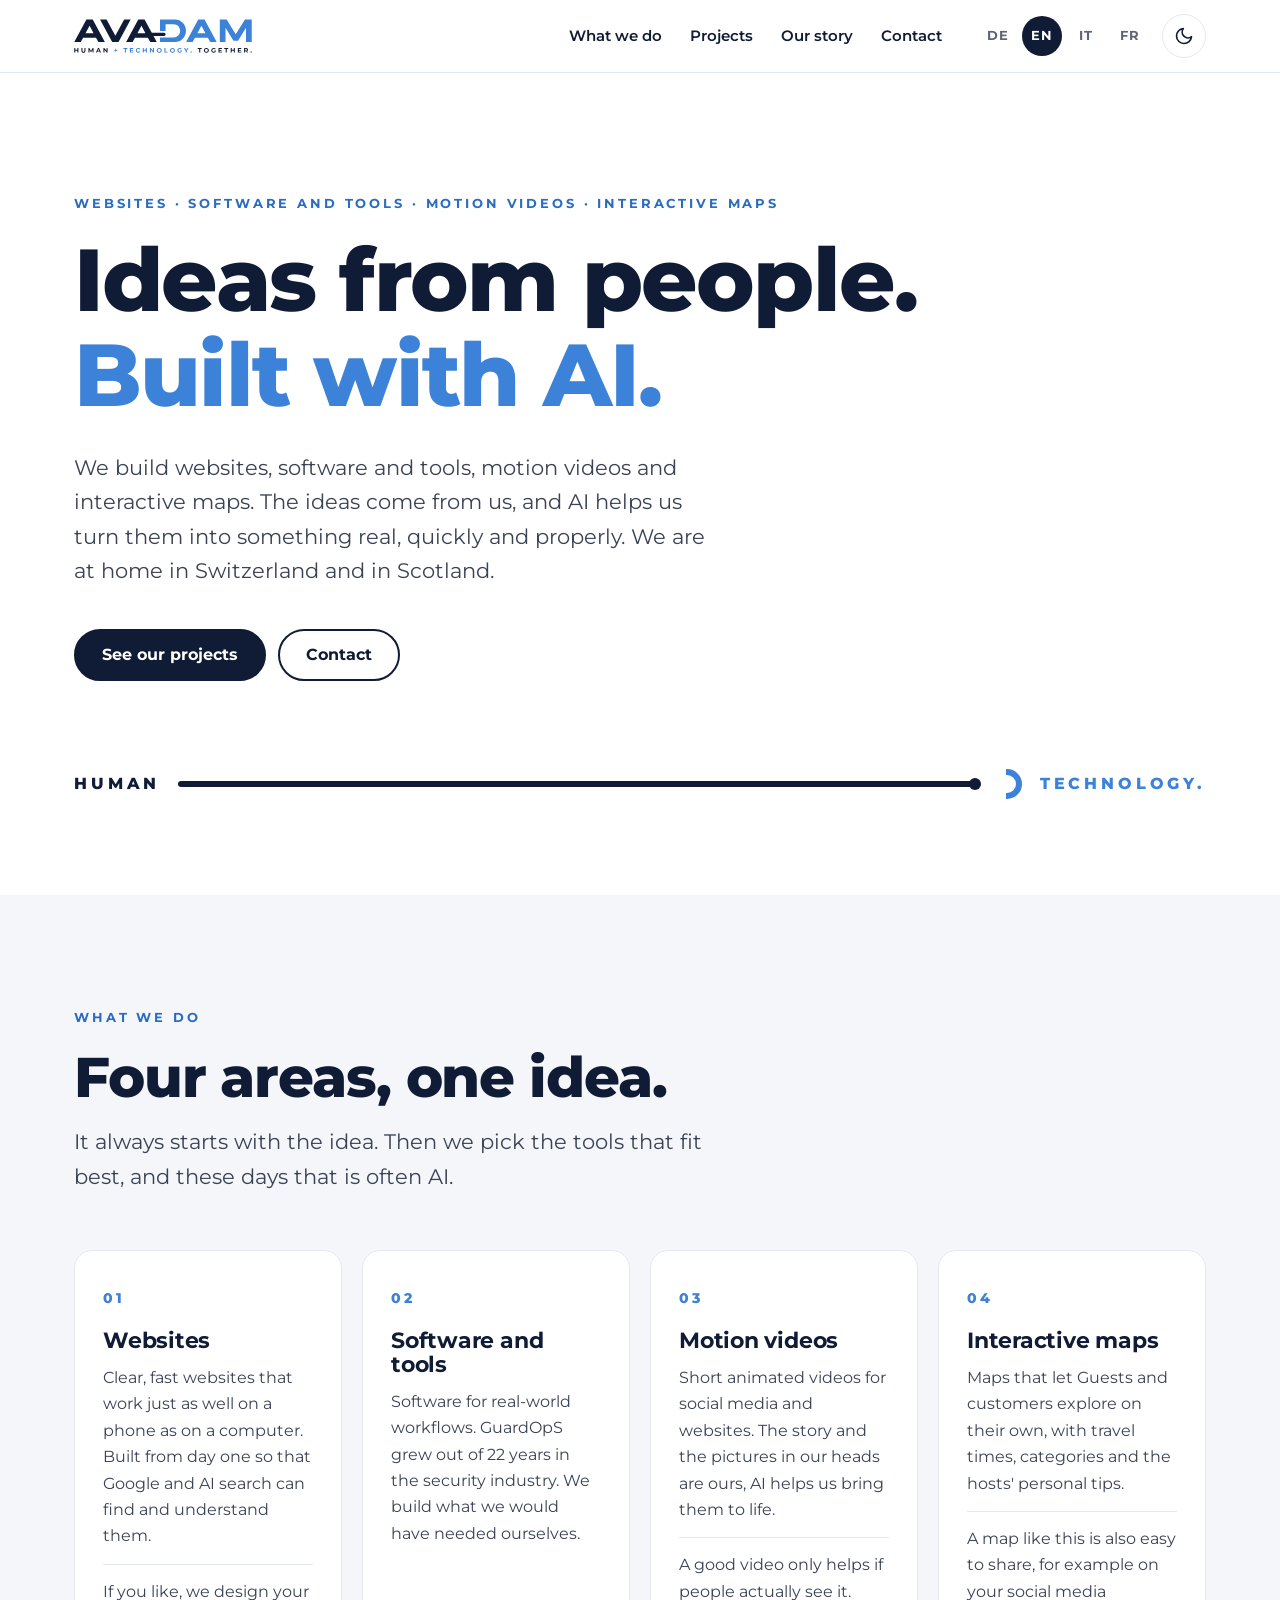
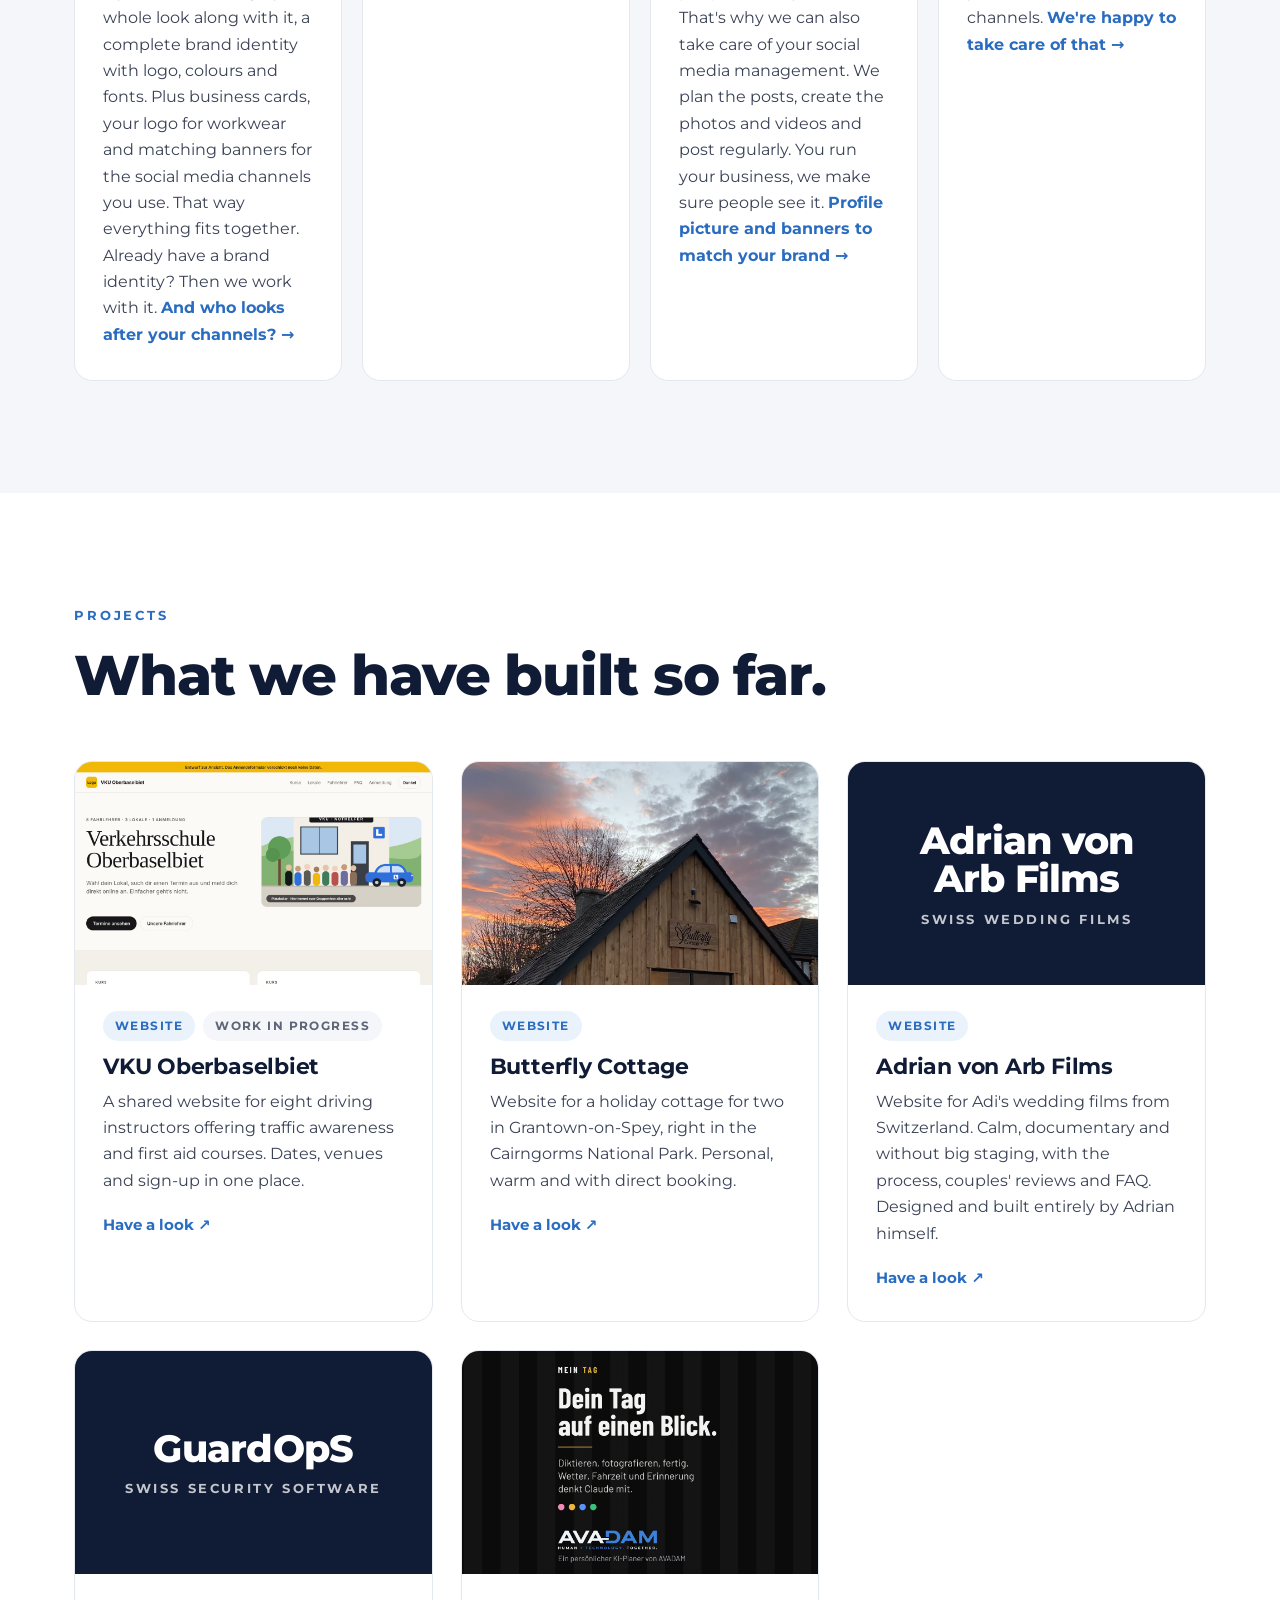
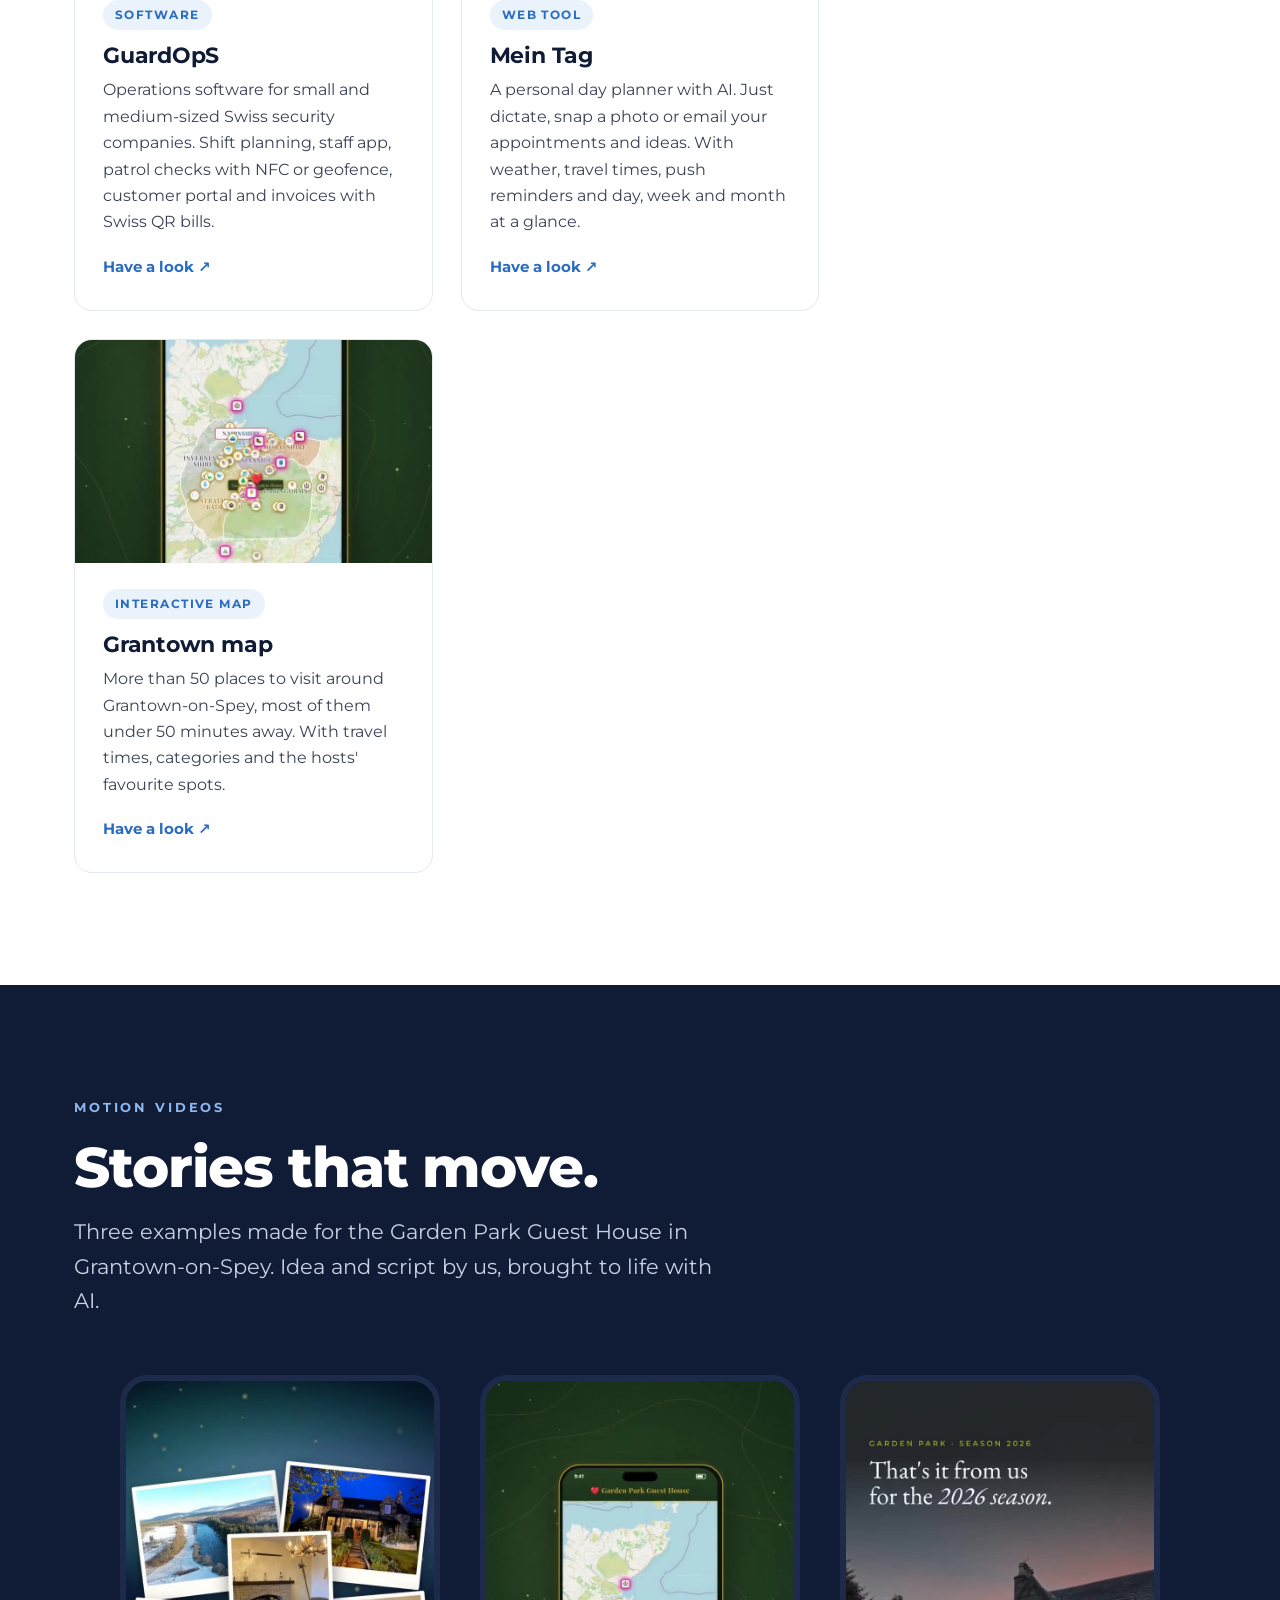
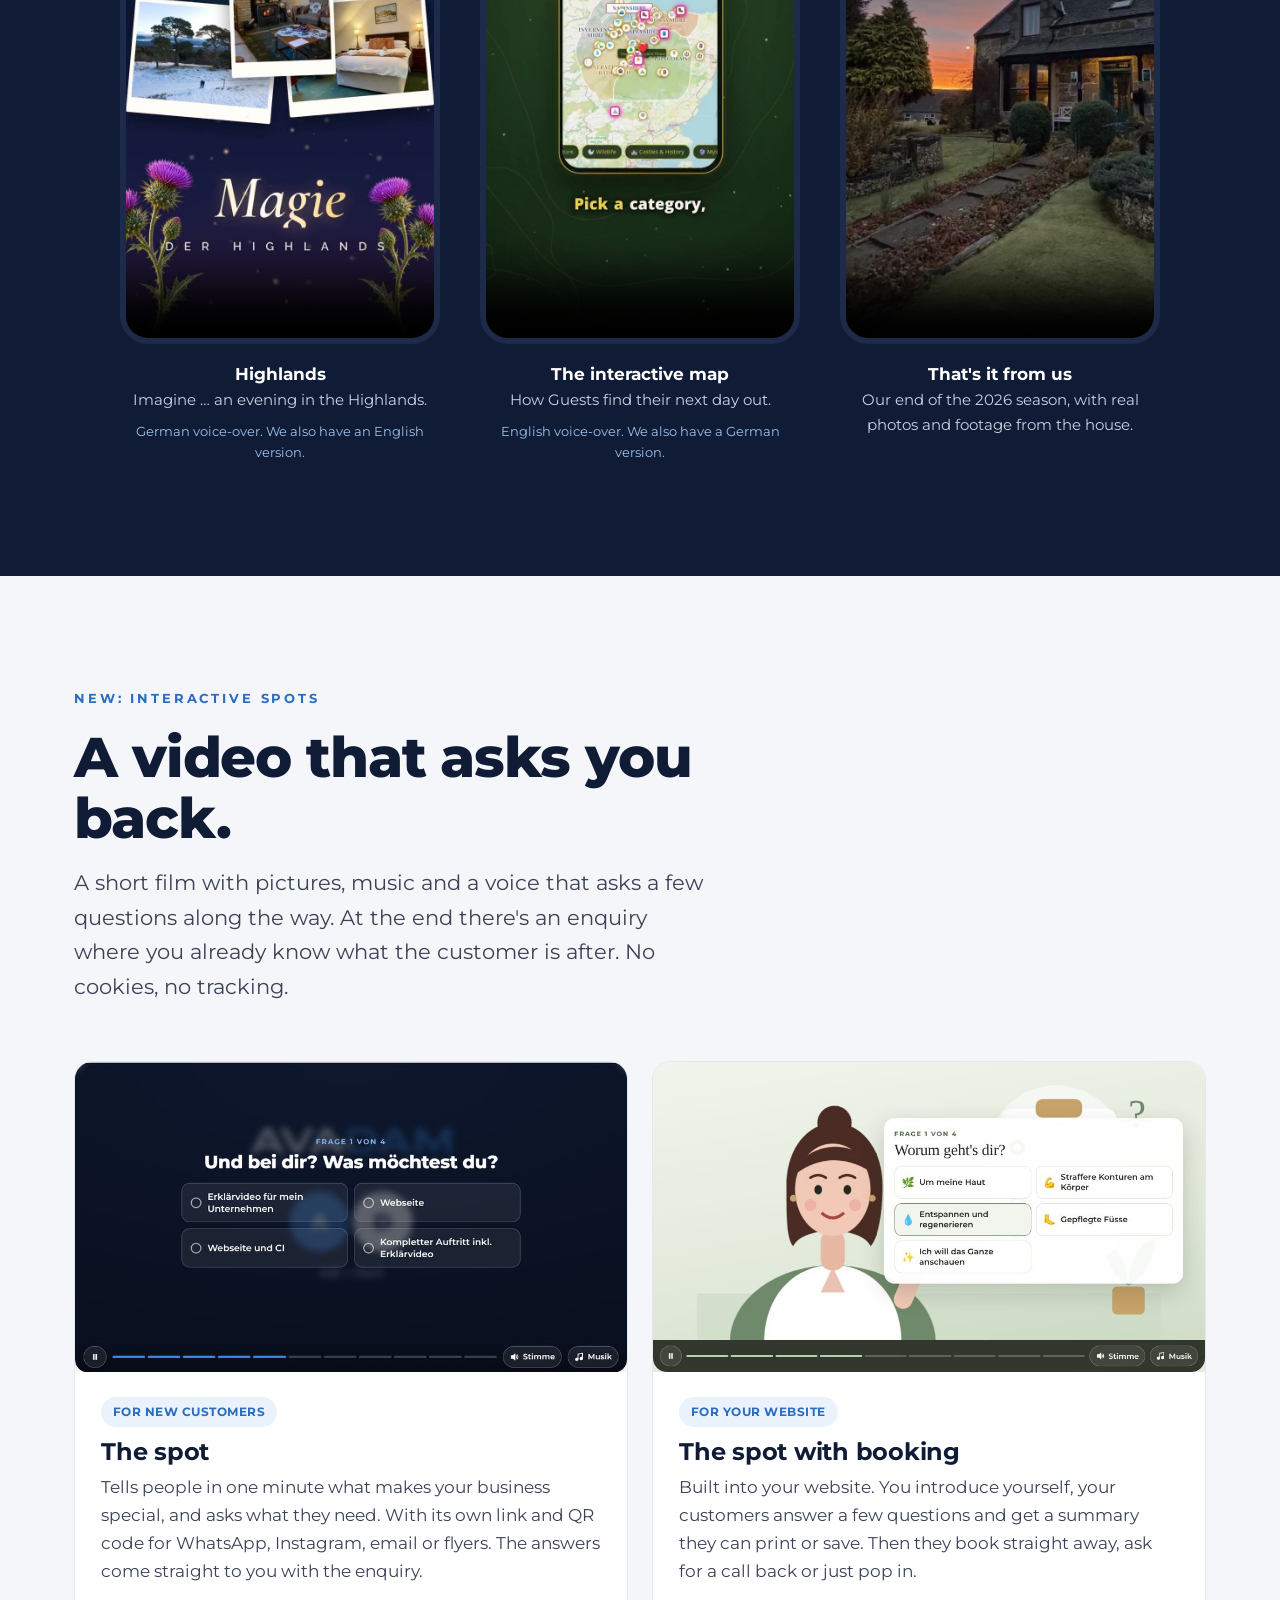
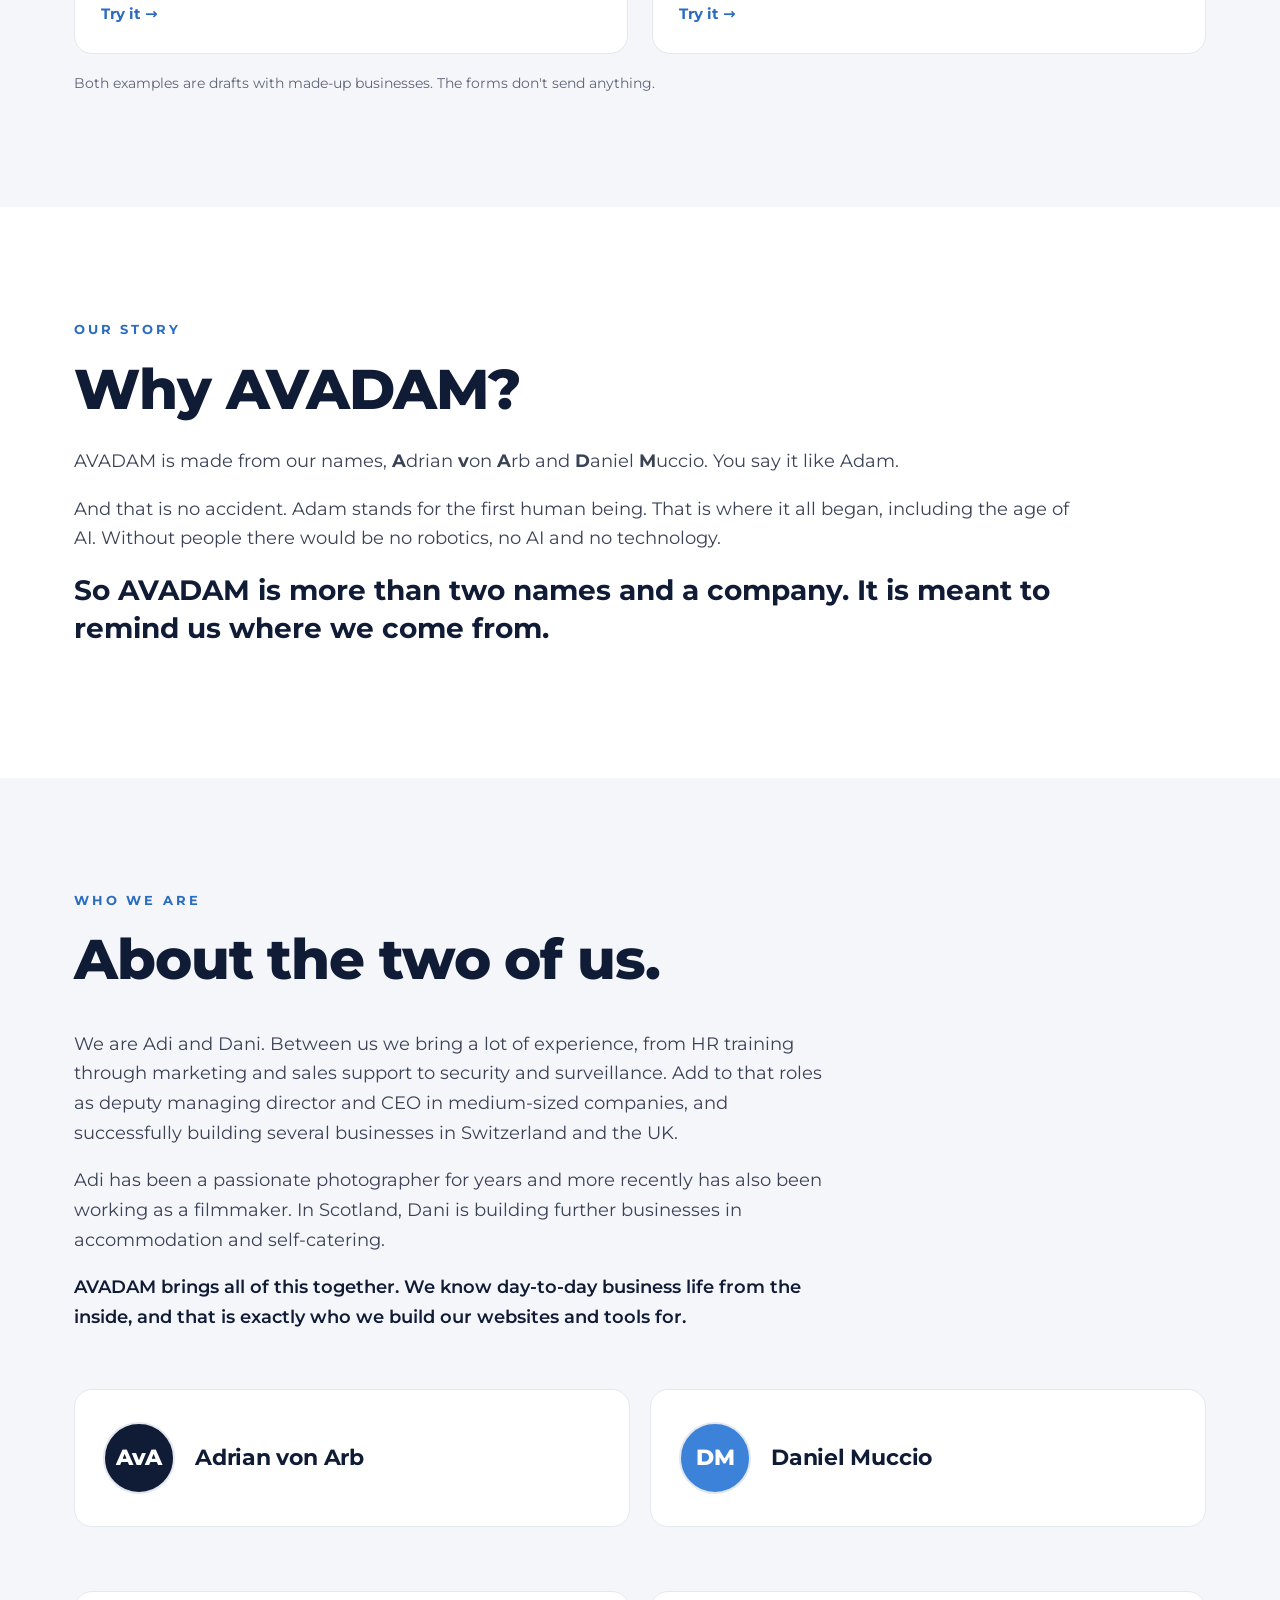
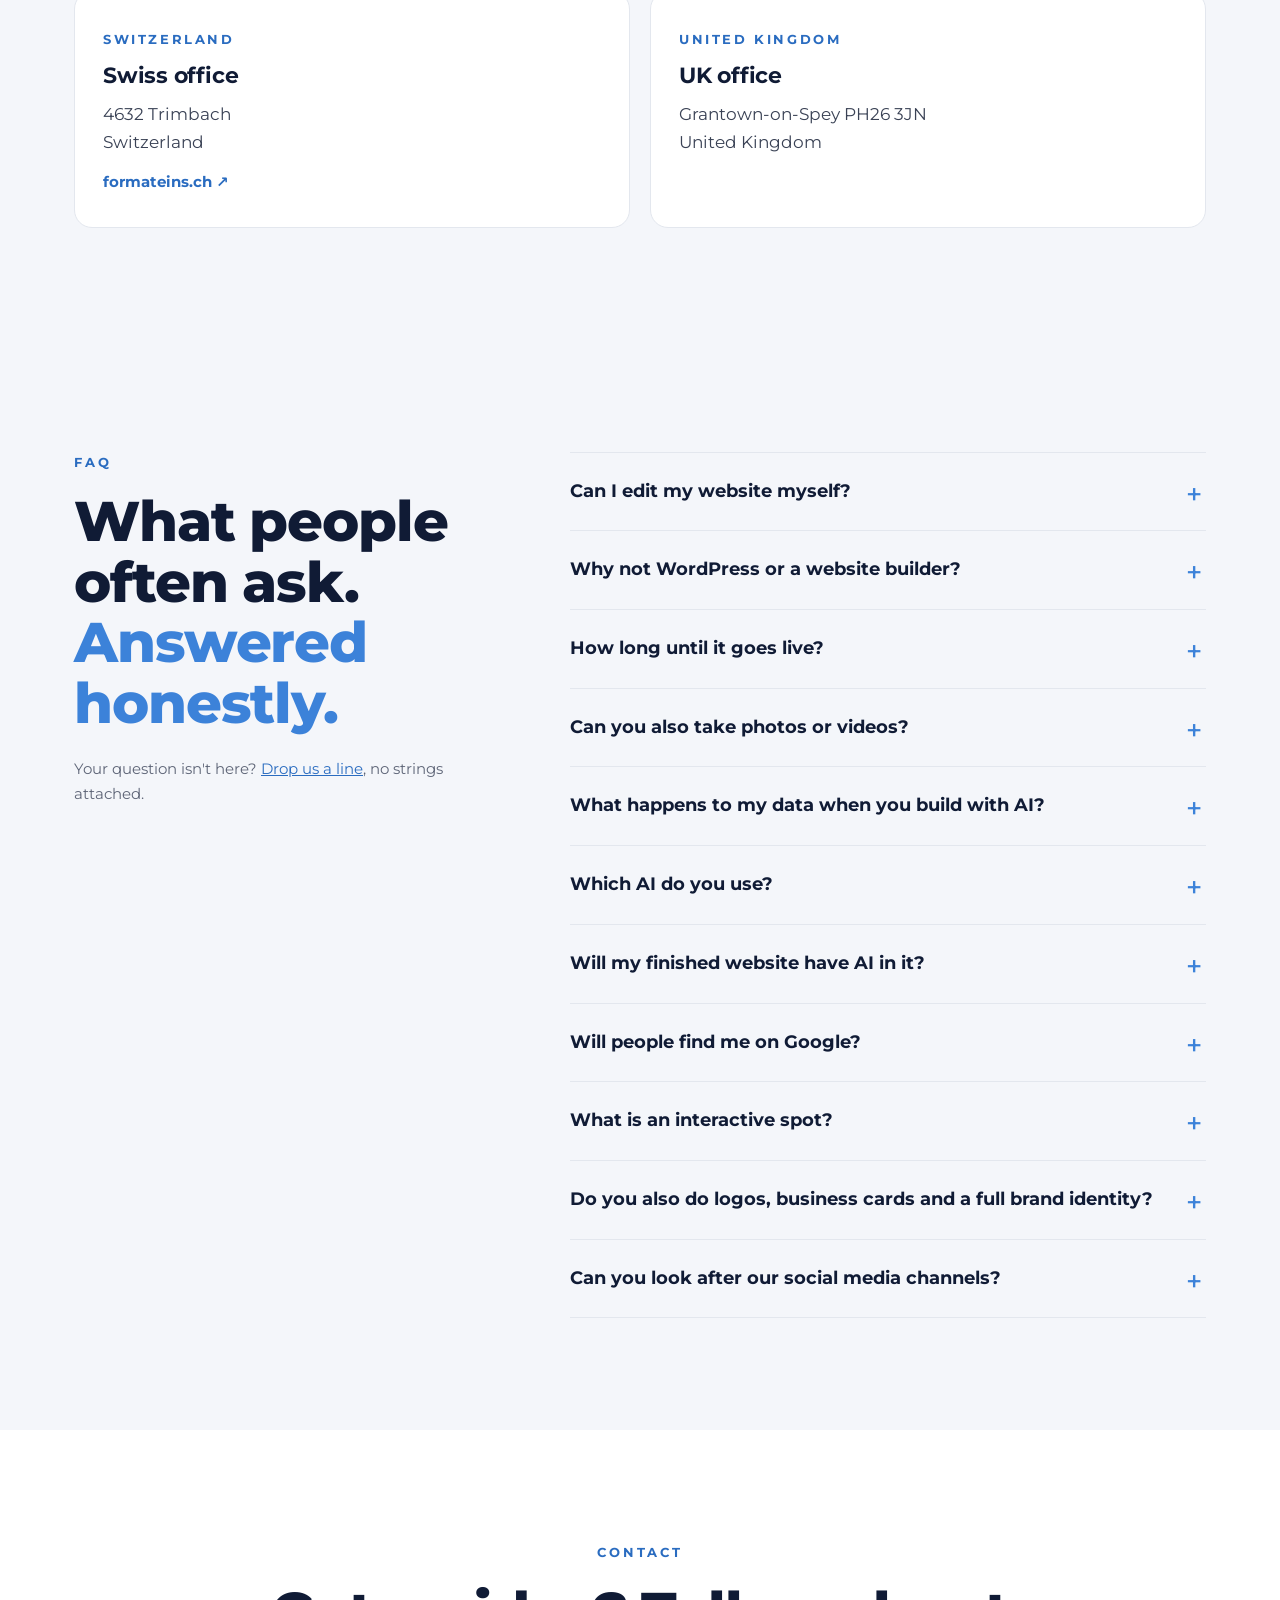
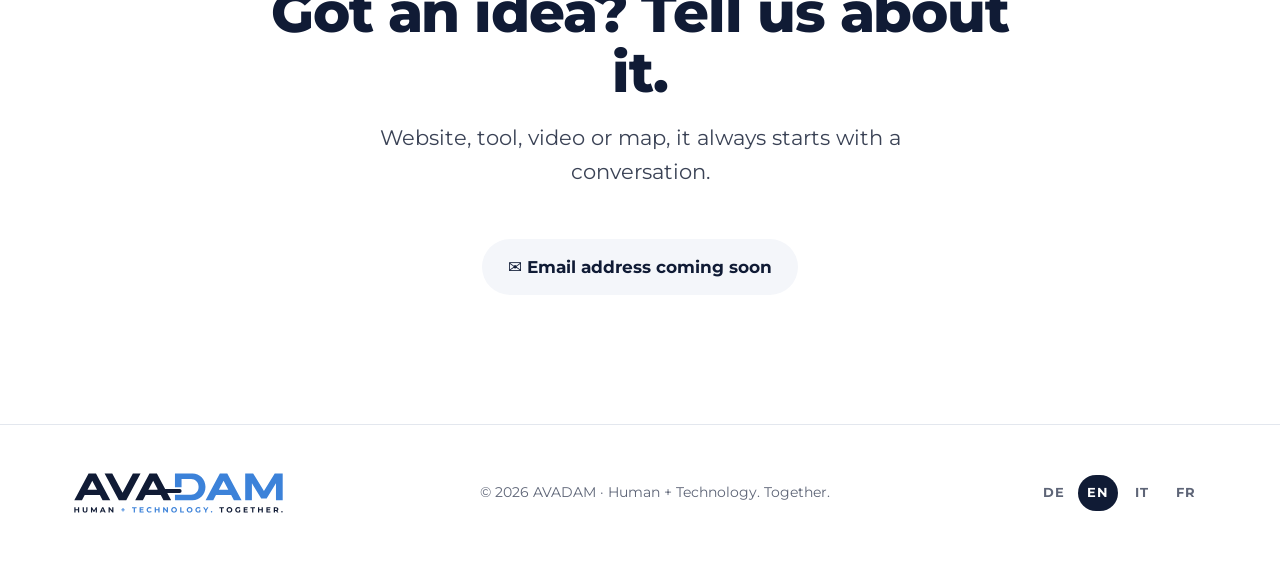
==== commit 2bdc6a30: "CI und Social-Media-Management in die Bereiche integriert, mit internen Links und FAQ (alle vier Spr" ====
--- a/en/index.html
+++ b/en/index.html
@@ -288,6 +288,22 @@
       "@type": "Answer",
       "text": "A short video that doesn't just play through, but asks questions along the way. Depending on the answer it carries on differently. At the end you get an enquiry with all the answers, or your customers book an appointment straight away. No cookies or tracking needed, people give their answers by choice."
      }
+    },
+    {
+     "@type": "Question",
+     "name": "Do you also do logos, business cards and a full brand identity?",
+     "acceptedAnswer": {
+      "@type": "Answer",
+      "text": "Yes, together with the website or on its own. We design your look with logo, colours and fonts, plus business cards, your logo for workwear and banners for your social media channels. If you already have a brand identity, we build on it and don't change anything without talking to you first."
+     }
+    },
+    {
+     "@type": "Question",
+     "name": "Can you look after our social media channels?",
+     "acceptedAnswer": {
+      "@type": "Answer",
+      "text": "Yes. We plan the posts, create the photos and videos and post regularly on the channels you use. It works best together with our motion videos, then everything fits. What gets shown and what doesn't is your call."
+     }
     }
    ]
   },
@@ -355,7 +371,7 @@
 <section id="bereiche" class="areas" aria-labelledby="h-areas">
 <div class="wrap">
 <div class="head"><span class="eyebrow">What we do</span><h2 id="h-areas">Four areas, one idea.</h2><p class="lead">It always starts with the idea. Then we pick the tools that fit best, and these days that is often AI.</p></div>
-<div class="grid4"><article class="card"><span class="num">01</span><h3>Websites</h3><p>Clear, fast websites that work just as well on a phone as on a computer. Built from day one so that Google and AI search can find and understand them.</p></article><article class="card"><span class="num">02</span><h3>Software and tools</h3><p>Software for real-world workflows. GuardOpS grew out of 22 years in the security industry. We build what we would have needed ourselves.</p></article><article class="card"><span class="num">03</span><h3>Motion videos</h3><p>Short animated videos for social media and websites. The story and the pictures in our heads are ours, AI helps us bring them to life.</p></article><article class="card"><span class="num">04</span><h3>Interactive maps</h3><p>Maps that let Guests and customers explore on their own, with travel times, categories and the hosts&#x27; personal tips.</p></article></div>
+<div class="grid4"><article class="card"><span class="num">01</span><h3>Websites</h3><p>Clear, fast websites that work just as well on a phone as on a computer. Built from day one so that Google and AI search can find and understand them.</p><p class="extra" id="ci">If you like, we design your whole look along with it, a complete brand identity with logo, colours and fonts. Plus business cards, your logo for workwear and matching banners for the social media channels you use. That way everything fits together. Already have a brand identity? Then we work with it. <a href="#social-media">And who looks after your channels? →</a></p></article><article class="card"><span class="num">02</span><h3>Software and tools</h3><p>Software for real-world workflows. GuardOpS grew out of 22 years in the security industry. We build what we would have needed ourselves.</p></article><article class="card"><span class="num">03</span><h3>Motion videos</h3><p>Short animated videos for social media and websites. The story and the pictures in our heads are ours, AI helps us bring them to life.</p><p class="extra" id="social-media">A good video only helps if people actually see it. That&#x27;s why we can also take care of your social media management. We plan the posts, create the photos and videos and post regularly. You run your business, we make sure people see it. <a href="#ci">Profile picture and banners to match your brand →</a></p></article><article class="card"><span class="num">04</span><h3>Interactive maps</h3><p>Maps that let Guests and customers explore on their own, with travel times, categories and the hosts&#x27; personal tips.</p><p class="extra">A map like this is also easy to share, for example on your social media channels. <a href="#social-media">We&#x27;re happy to take care of that →</a></p></article></div>
 </div>
 </section>
 
@@ -414,6 +430,8 @@
 <details><summary>Will my finished website have AI in it?</summary><p>No. The finished site is plain HTML, with no AI, no tracking and no cookies, unless you want something else. It collects nothing about your visitors. If you later want statistics or a contact form, we talk it through first and update the privacy notice to match.</p></details>
 <details><summary>Will people find me on Google?</summary><p>The site is built so Google can read it well, with a clean structure, fast loading and the right details in the background. Nobody can guarantee you the top spot, honestly. For local searches your Google Business Profile matters too. We&#x27;re happy to help, but you&#x27;ll need to set it up yourself.</p></details>
 <details><summary>What is an interactive spot?</summary><p>A short video that doesn&#x27;t just play through, but asks questions along the way. Depending on the answer it carries on differently. At the end you get an enquiry with all the answers, or your customers book an appointment straight away. No cookies or tracking needed, people give their answers by choice.</p></details>
+<details><summary>Do you also do logos, business cards and a full brand identity?</summary><p>Yes, together with the website or on its own. We design your look with logo, colours and fonts, plus business cards, your logo for workwear and banners for your social media channels. If you already have a brand identity, we build on it and don&#x27;t change anything without talking to you first.</p></details>
+<details><summary>Can you look after our social media channels?</summary><p>Yes. We plan the posts, create the photos and videos and post regularly on the channels you use. It works best together with our motion videos, then everything fits. What gets shown and what doesn&#x27;t is your call.</p></details>
 </div>
 </div>
 </div>
--- a/assets/style.css
+++ b/assets/style.css
@@ -96,6 +96,12 @@
 .card .num{font-weight:800;color:var(--blue);font-size:14px;letter-spacing:.2em}
 .card h3{margin:18px 0 12px}
 .card p{margin:0;font-size:16px}
+.card p.extra{margin-top:14px;padding-top:14px;border-top:1px solid var(--line);scroll-margin-top:90px}
+.card p.extra a{font-weight:700;color:var(--blue-ink);text-decoration:none}
+.card p.extra a:hover{text-decoration:underline}
+.card p.extra:target{animation:hinweis 2.4s ease-out}
+@keyframes hinweis{0%,35%{background:color-mix(in srgb,var(--blue) 16%,transparent);box-shadow:0 0 0 10px color-mix(in srgb,var(--blue) 16%,transparent)}100%{background:transparent;box-shadow:0 0 0 10px transparent}}
+@media (prefers-reduced-motion:reduce){.card p.extra:target{animation:none}}
 
 /* Projekte */
 .projects{display:grid;grid-template-columns:repeat(3,1fr);gap:28px}
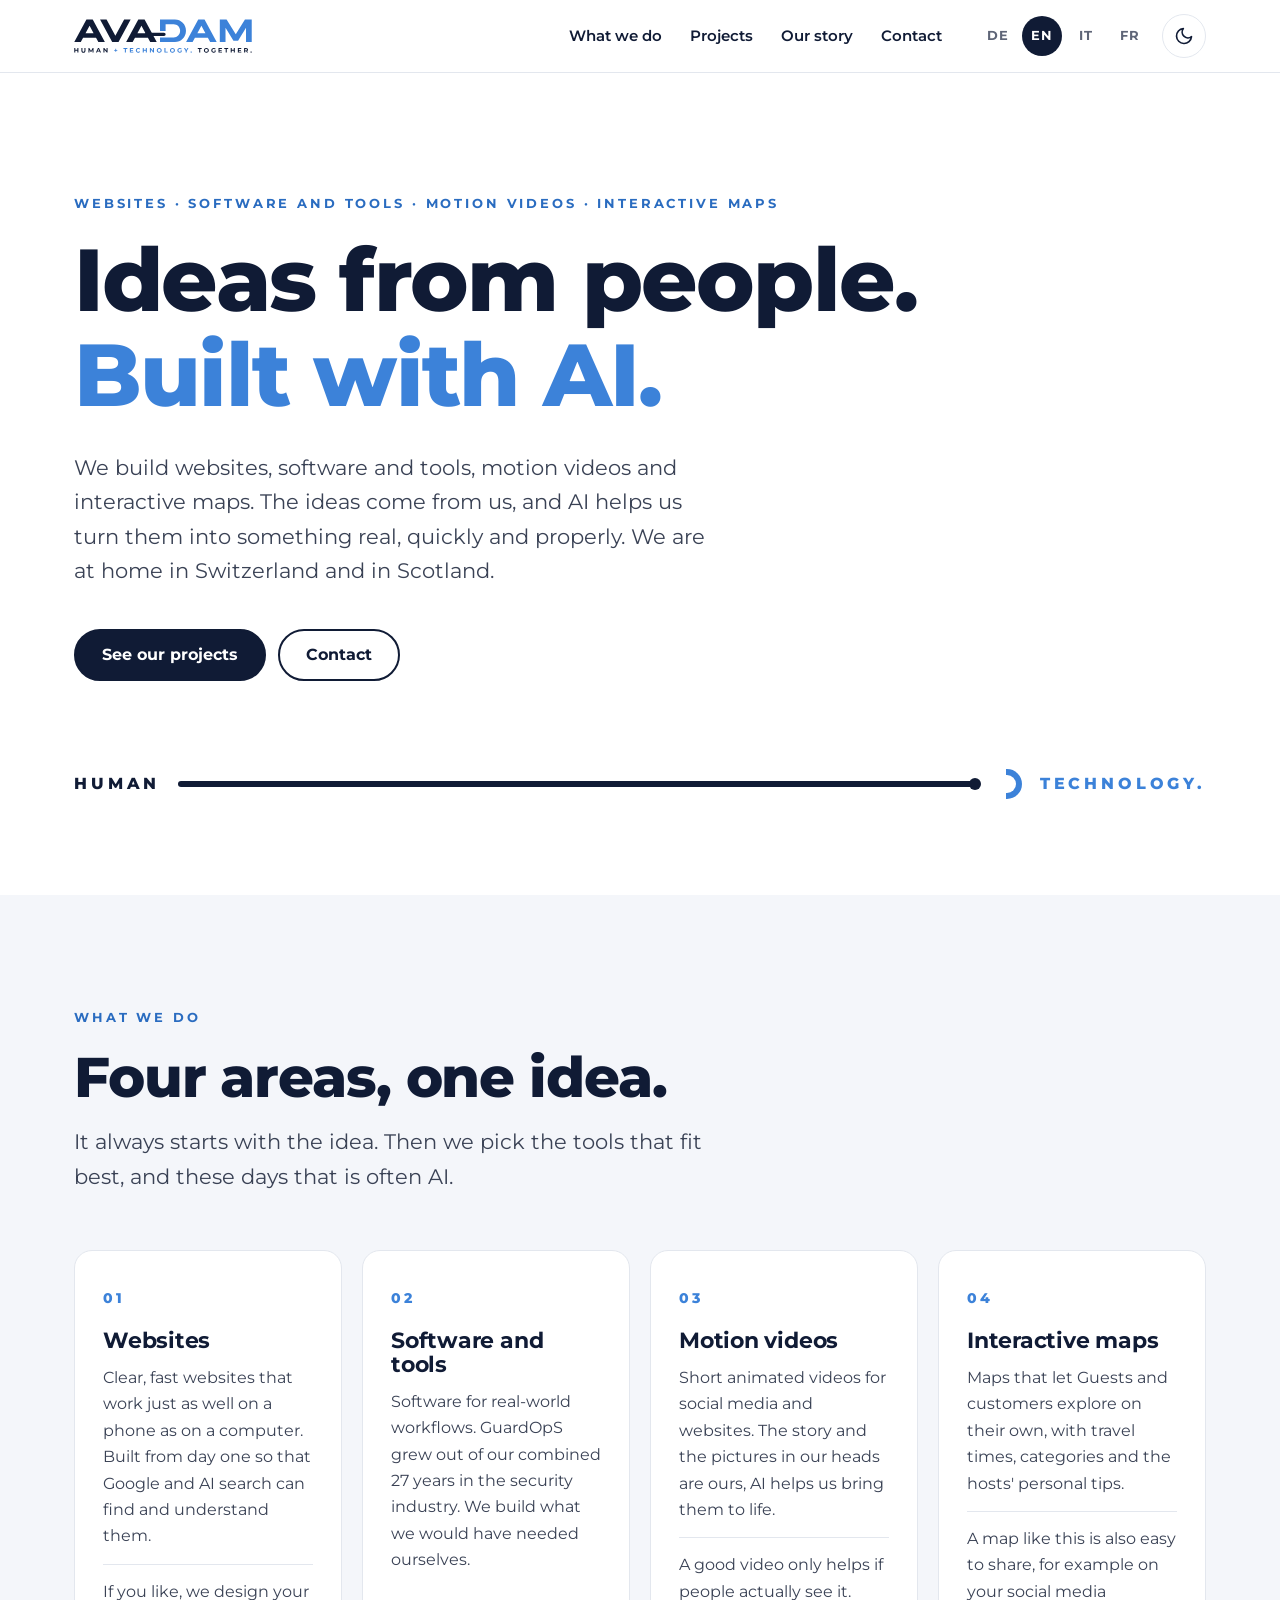
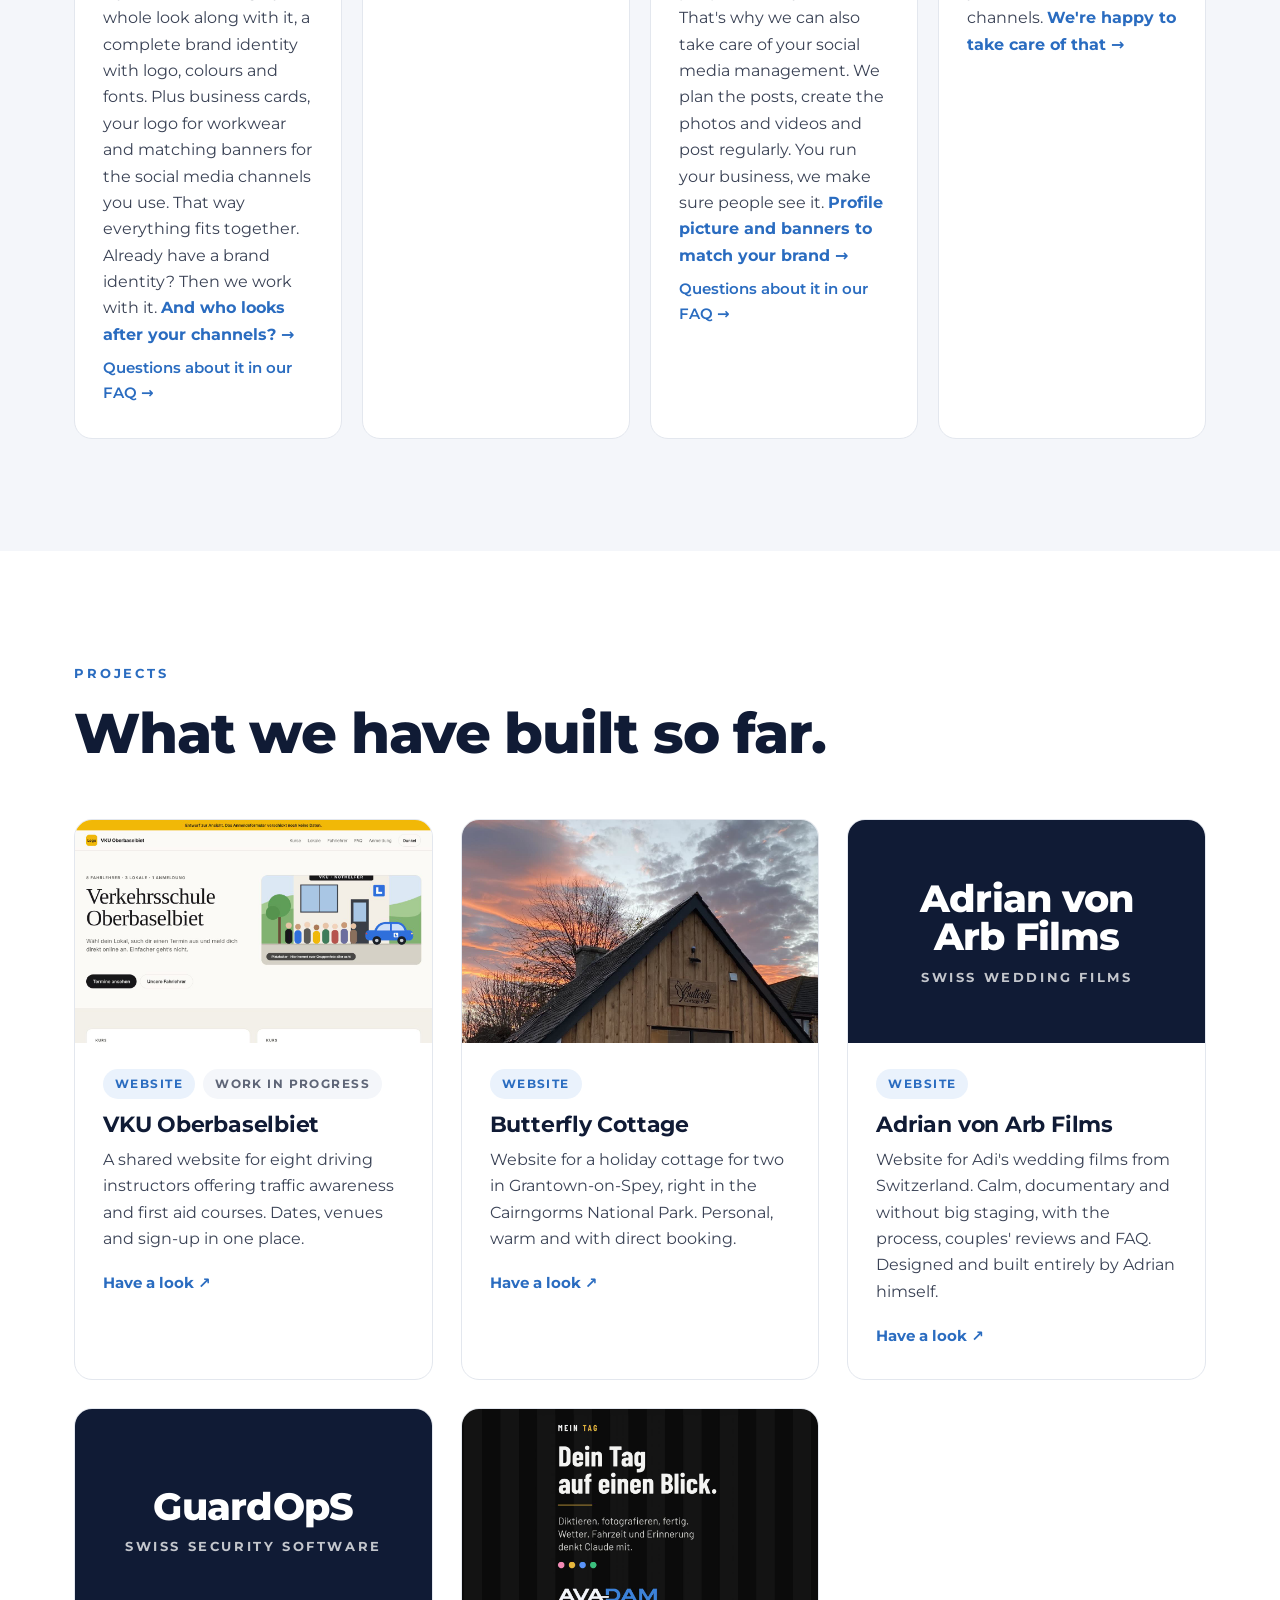
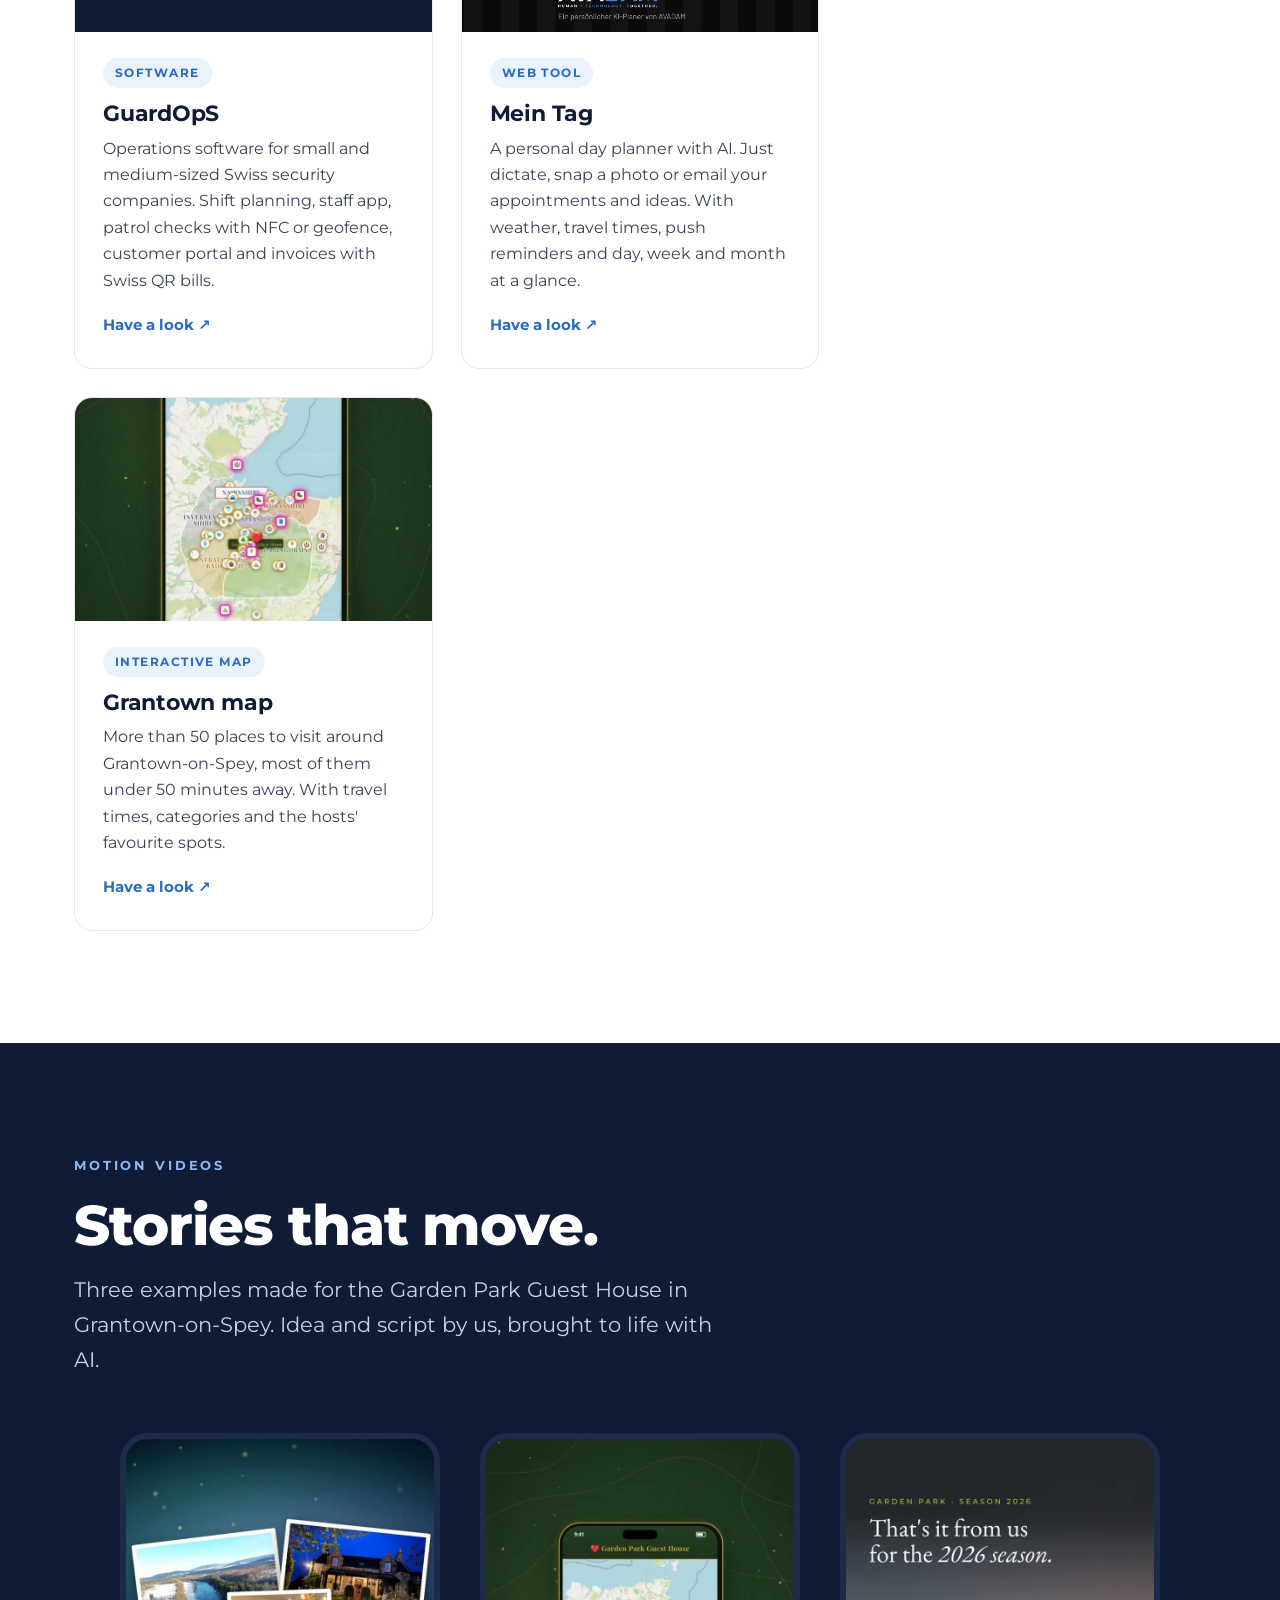
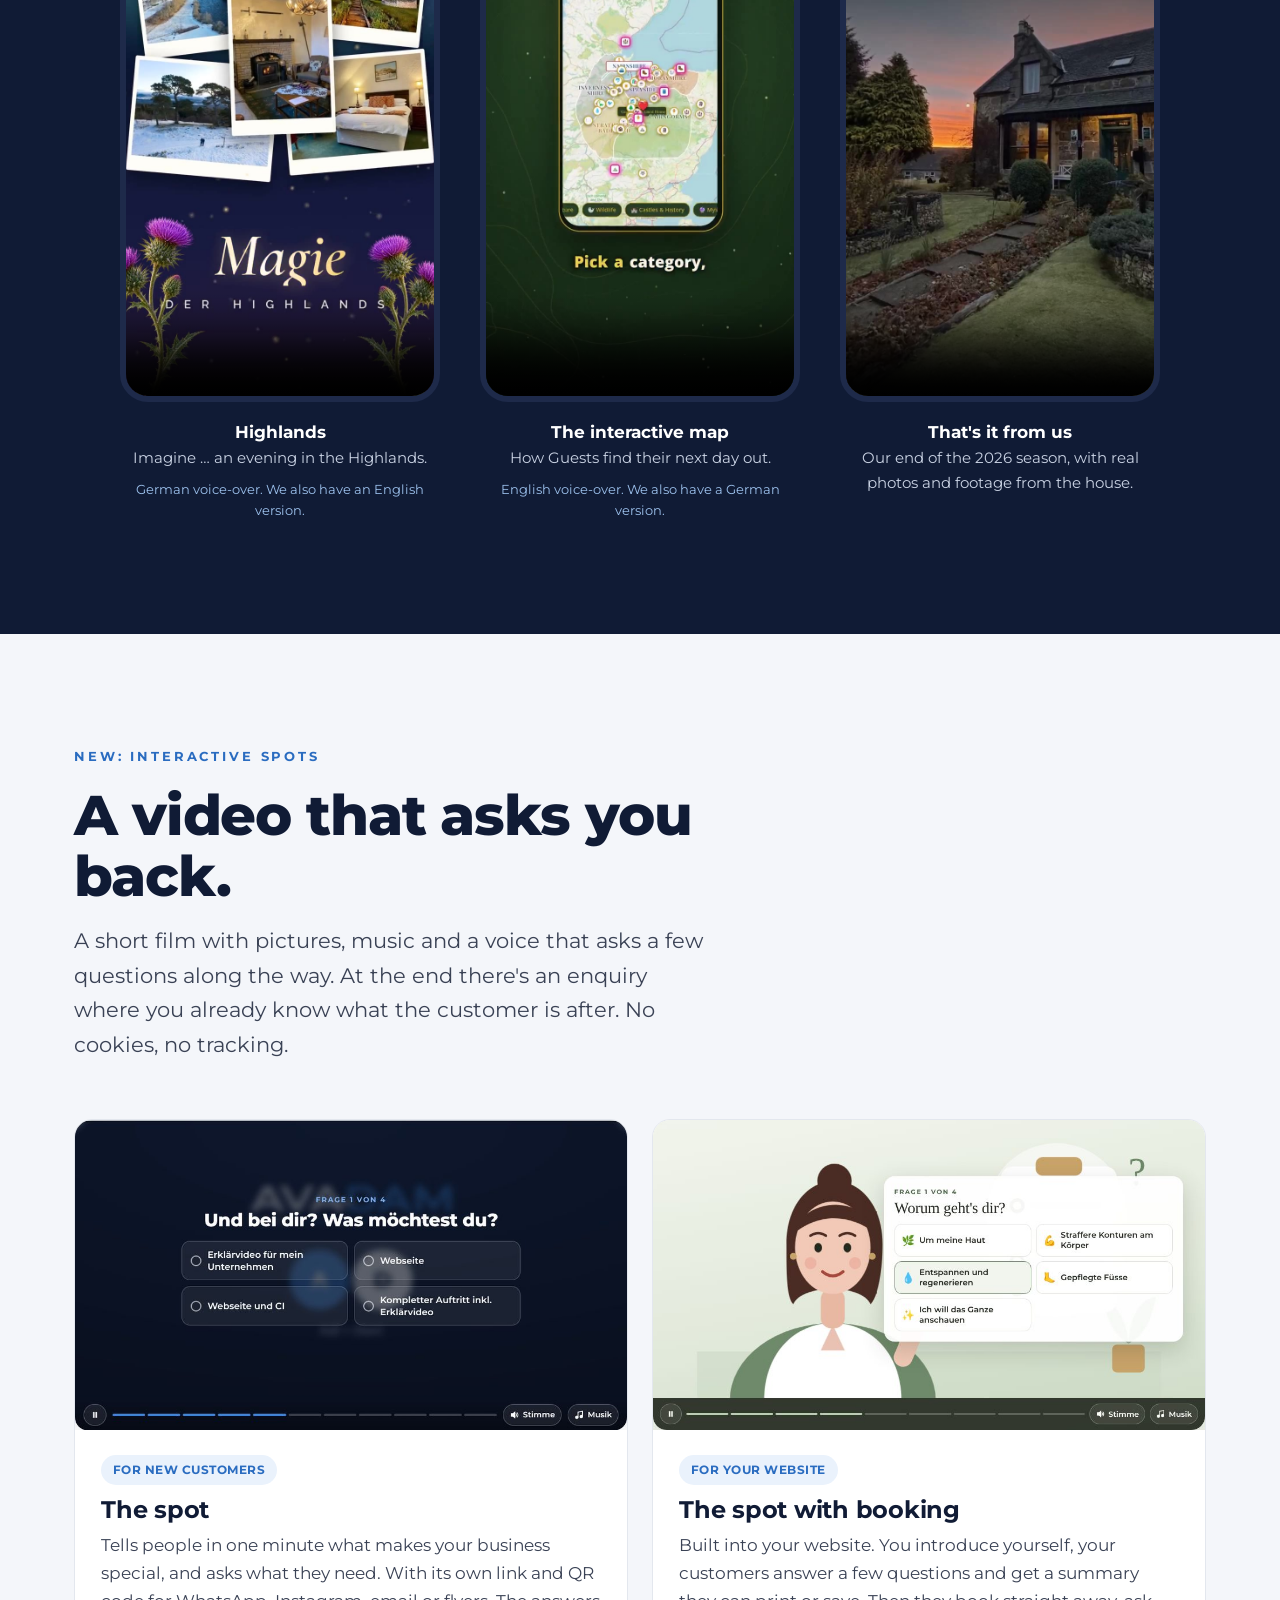
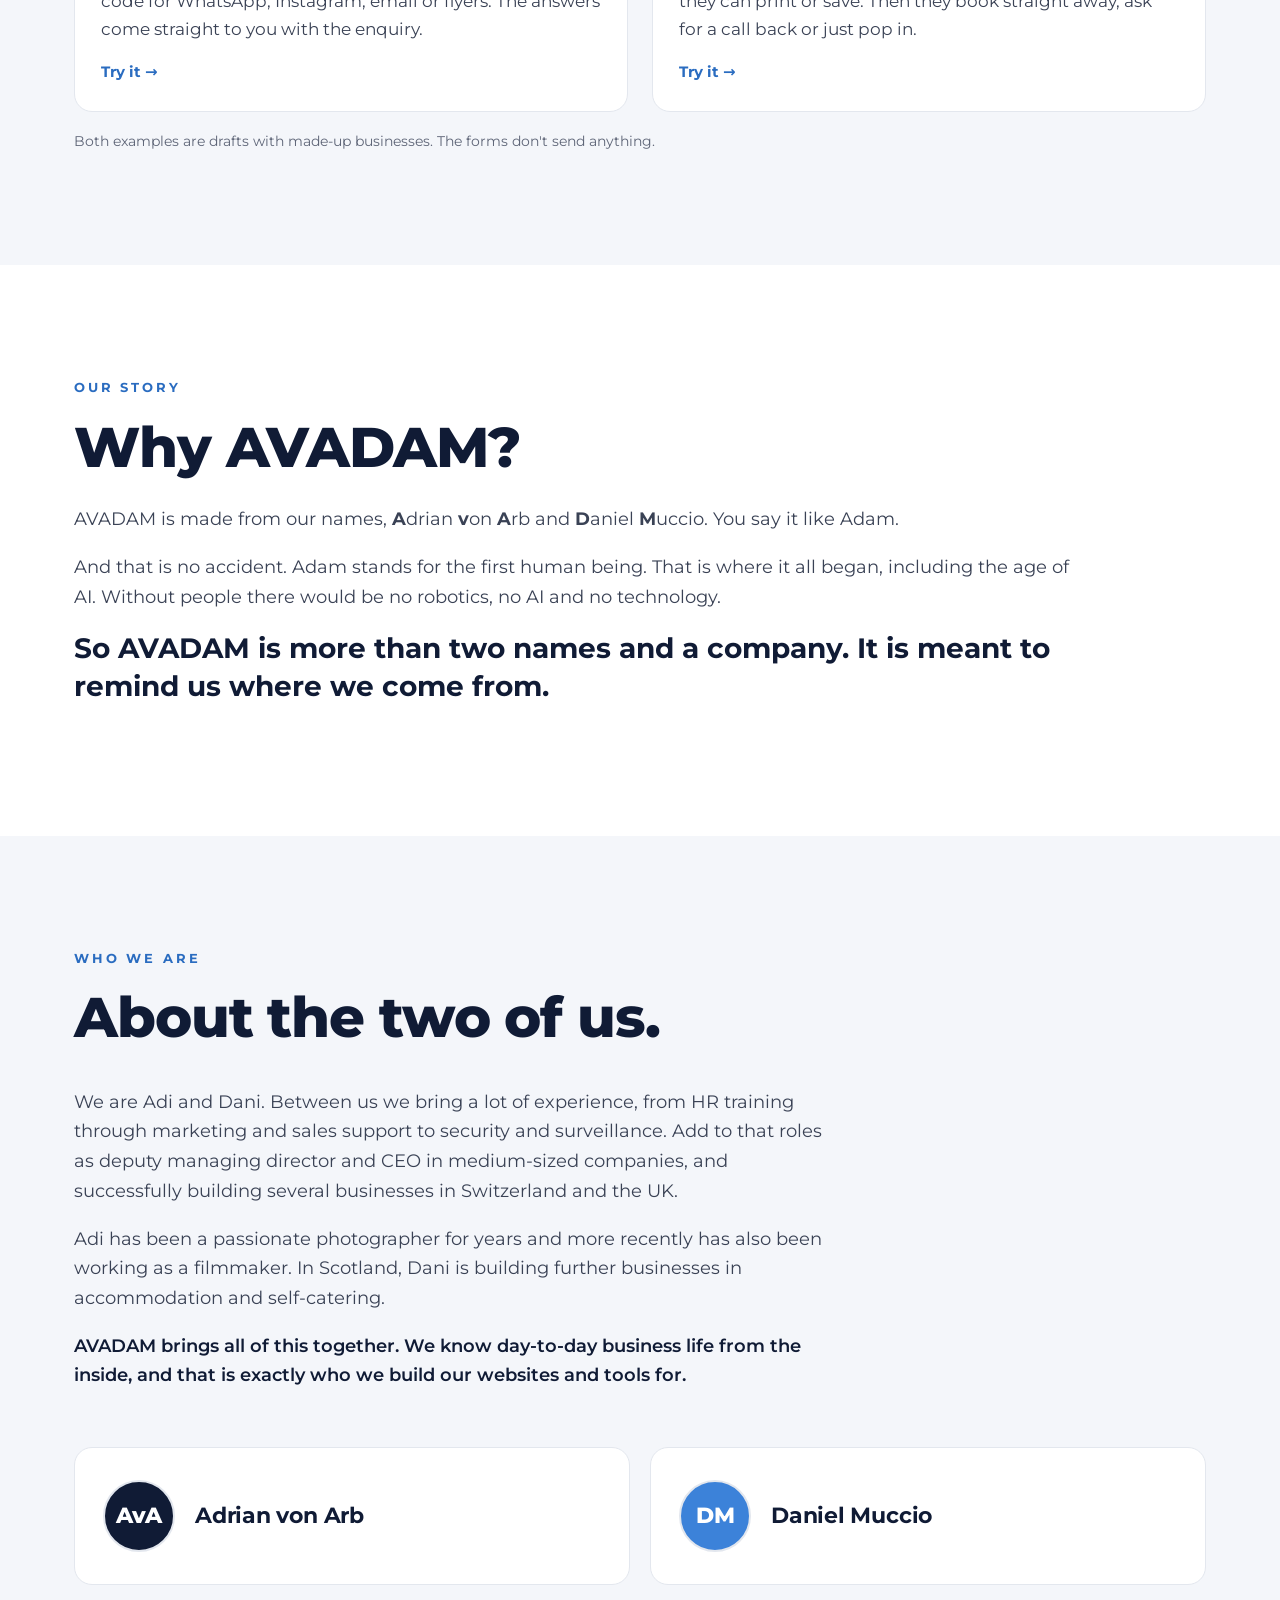
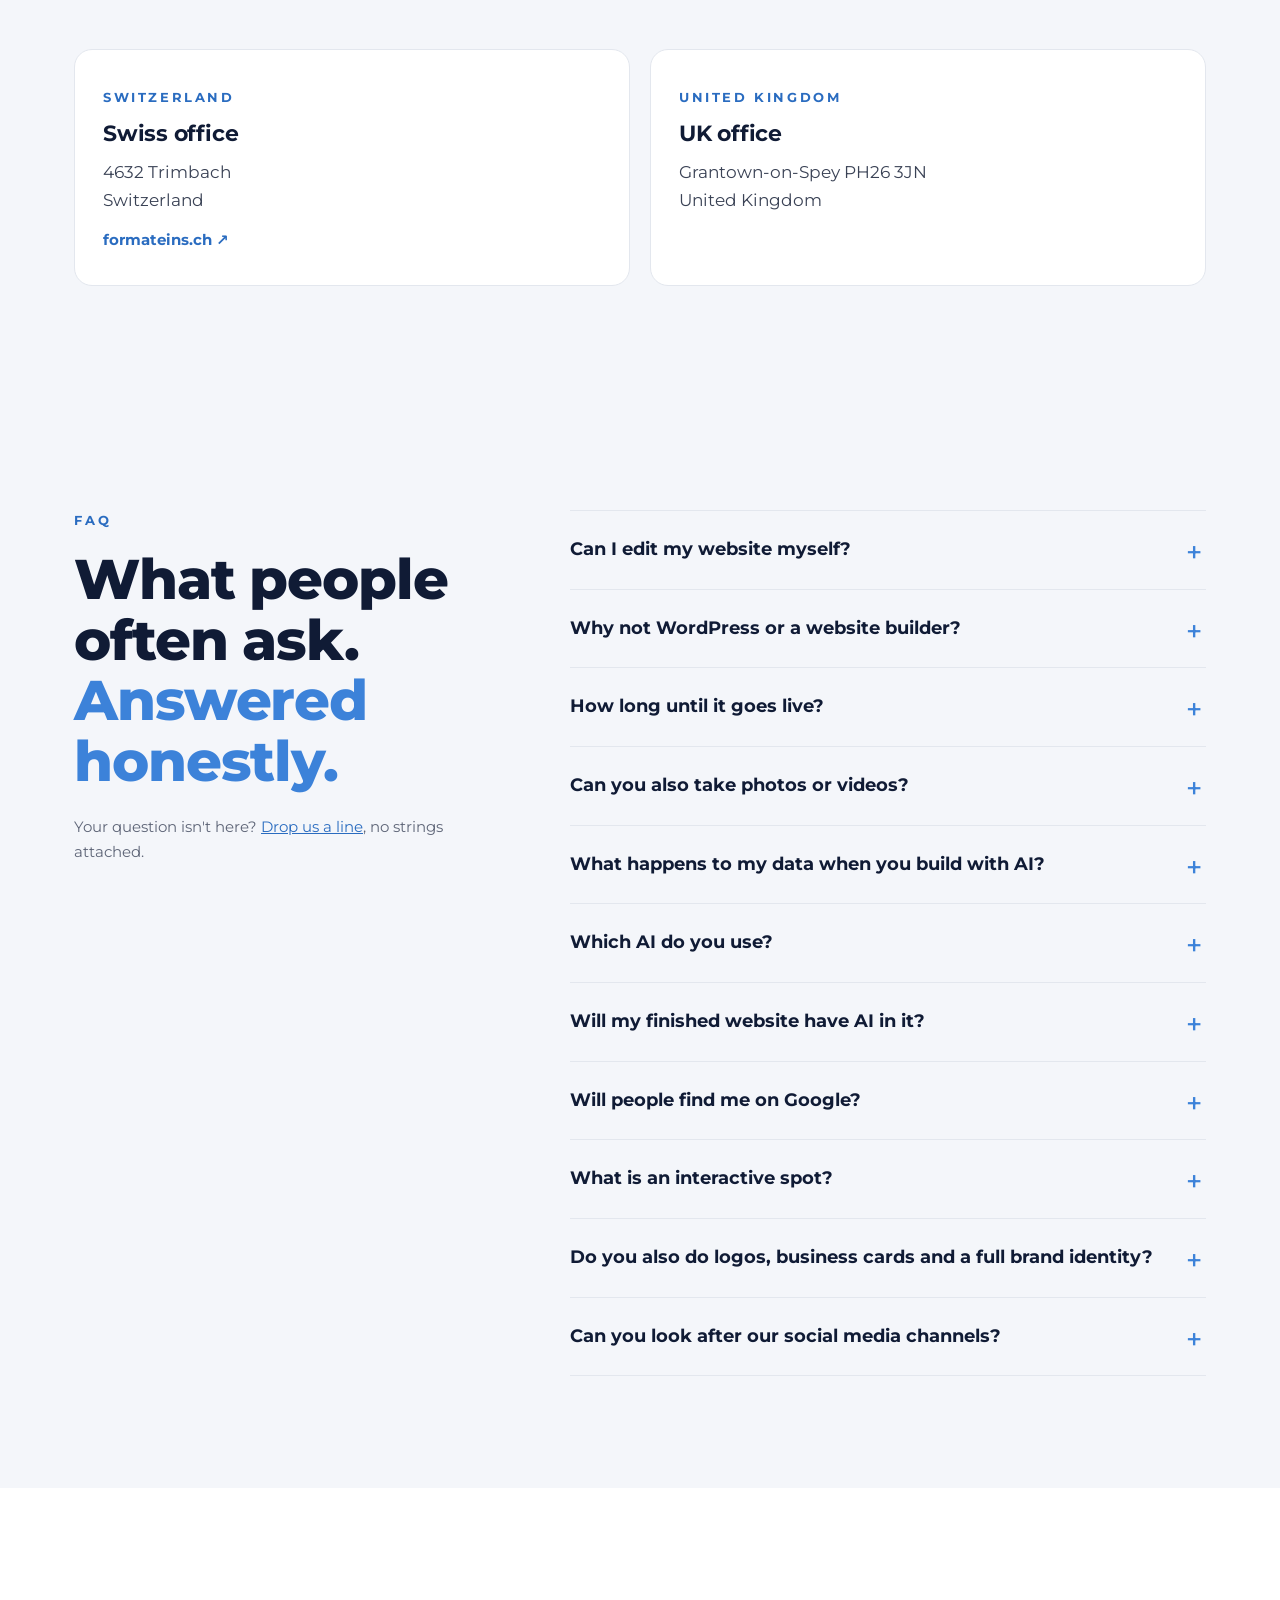
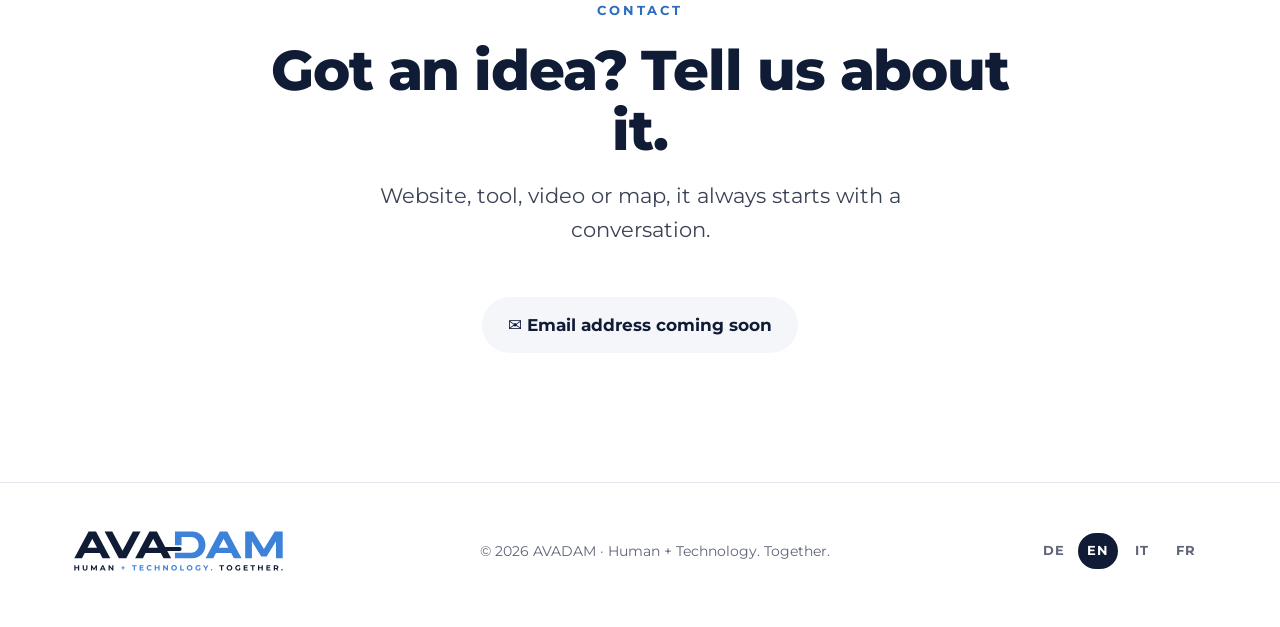
==== commit 7f379f87: "FAQ-Links bei CI und Social Media, GuardOpS mit gemeinsam 27 Jahren (alle vier Sprachen) Co-Authored" ====
--- a/en/index.html
+++ b/en/index.html
@@ -371,7 +371,7 @@
 <section id="bereiche" class="areas" aria-labelledby="h-areas">
 <div class="wrap">
 <div class="head"><span class="eyebrow">What we do</span><h2 id="h-areas">Four areas, one idea.</h2><p class="lead">It always starts with the idea. Then we pick the tools that fit best, and these days that is often AI.</p></div>
-<div class="grid4"><article class="card"><span class="num">01</span><h3>Websites</h3><p>Clear, fast websites that work just as well on a phone as on a computer. Built from day one so that Google and AI search can find and understand them.</p><p class="extra" id="ci">If you like, we design your whole look along with it, a complete brand identity with logo, colours and fonts. Plus business cards, your logo for workwear and matching banners for the social media channels you use. That way everything fits together. Already have a brand identity? Then we work with it. <a href="#social-media">And who looks after your channels? →</a></p></article><article class="card"><span class="num">02</span><h3>Software and tools</h3><p>Software for real-world workflows. GuardOpS grew out of 22 years in the security industry. We build what we would have needed ourselves.</p></article><article class="card"><span class="num">03</span><h3>Motion videos</h3><p>Short animated videos for social media and websites. The story and the pictures in our heads are ours, AI helps us bring them to life.</p><p class="extra" id="social-media">A good video only helps if people actually see it. That&#x27;s why we can also take care of your social media management. We plan the posts, create the photos and videos and post regularly. You run your business, we make sure people see it. <a href="#ci">Profile picture and banners to match your brand →</a></p></article><article class="card"><span class="num">04</span><h3>Interactive maps</h3><p>Maps that let Guests and customers explore on their own, with travel times, categories and the hosts&#x27; personal tips.</p><p class="extra">A map like this is also easy to share, for example on your social media channels. <a href="#social-media">We&#x27;re happy to take care of that →</a></p></article></div>
+<div class="grid4"><article class="card"><span class="num">01</span><h3>Websites</h3><p>Clear, fast websites that work just as well on a phone as on a computer. Built from day one so that Google and AI search can find and understand them.</p><p class="extra" id="ci">If you like, we design your whole look along with it, a complete brand identity with logo, colours and fonts. Plus business cards, your logo for workwear and matching banners for the social media channels you use. That way everything fits together. Already have a brand identity? Then we work with it. <a href="#social-media">And who looks after your channels? →</a><br><a class="faqlink" href="#faq-ci">Questions about it in our FAQ →</a></p></article><article class="card"><span class="num">02</span><h3>Software and tools</h3><p>Software for real-world workflows. GuardOpS grew out of our combined 27 years in the security industry. We build what we would have needed ourselves.</p></article><article class="card"><span class="num">03</span><h3>Motion videos</h3><p>Short animated videos for social media and websites. The story and the pictures in our heads are ours, AI helps us bring them to life.</p><p class="extra" id="social-media">A good video only helps if people actually see it. That&#x27;s why we can also take care of your social media management. We plan the posts, create the photos and videos and post regularly. You run your business, we make sure people see it. <a href="#ci">Profile picture and banners to match your brand →</a><br><a class="faqlink" href="#faq-social-media">Questions about it in our FAQ →</a></p></article><article class="card"><span class="num">04</span><h3>Interactive maps</h3><p>Maps that let Guests and customers explore on their own, with travel times, categories and the hosts&#x27; personal tips.</p><p class="extra">A map like this is also easy to share, for example on your social media channels. <a href="#social-media">We&#x27;re happy to take care of that →</a></p></article></div>
 </div>
 </section>
 
@@ -430,8 +430,8 @@
 <details><summary>Will my finished website have AI in it?</summary><p>No. The finished site is plain HTML, with no AI, no tracking and no cookies, unless you want something else. It collects nothing about your visitors. If you later want statistics or a contact form, we talk it through first and update the privacy notice to match.</p></details>
 <details><summary>Will people find me on Google?</summary><p>The site is built so Google can read it well, with a clean structure, fast loading and the right details in the background. Nobody can guarantee you the top spot, honestly. For local searches your Google Business Profile matters too. We&#x27;re happy to help, but you&#x27;ll need to set it up yourself.</p></details>
 <details><summary>What is an interactive spot?</summary><p>A short video that doesn&#x27;t just play through, but asks questions along the way. Depending on the answer it carries on differently. At the end you get an enquiry with all the answers, or your customers book an appointment straight away. No cookies or tracking needed, people give their answers by choice.</p></details>
-<details><summary>Do you also do logos, business cards and a full brand identity?</summary><p>Yes, together with the website or on its own. We design your look with logo, colours and fonts, plus business cards, your logo for workwear and banners for your social media channels. If you already have a brand identity, we build on it and don&#x27;t change anything without talking to you first.</p></details>
-<details><summary>Can you look after our social media channels?</summary><p>Yes. We plan the posts, create the photos and videos and post regularly on the channels you use. It works best together with our motion videos, then everything fits. What gets shown and what doesn&#x27;t is your call.</p></details>
+<details id="faq-ci"><summary>Do you also do logos, business cards and a full brand identity?</summary><p>Yes, together with the website or on its own. We design your look with logo, colours and fonts, plus business cards, your logo for workwear and banners for your social media channels. If you already have a brand identity, we build on it and don&#x27;t change anything without talking to you first.</p></details>
+<details id="faq-social-media"><summary>Can you look after our social media channels?</summary><p>Yes. We plan the posts, create the photos and videos and post regularly on the channels you use. It works best together with our motion videos, then everything fits. What gets shown and what doesn&#x27;t is your call.</p></details>
 </div>
 </div>
 </div>
@@ -453,6 +453,6 @@
 </div>
 </footer>
 <button type="button" class="totop" id="totop" aria-label="Back to top" title="Back to top"><svg class="m-apfel" viewBox="0 0 64 64" aria-hidden="true"><path d="M32 19C24 12 9 14 9 32c0 16 10 27 18 27 3 0 3.5-2 5-2s2 2 5 2c8 0 18-11 18-27 0-18-15-20-23-13z" fill="#D93A3A"/><path d="M32 19C24 12 9 14 9 32c0 16 10 27 18 27 3 0 3.5-2 5-2" fill="none" stroke="#A82525" stroke-width="1.5" opacity=".5"/><ellipse cx="19" cy="31" rx="3" ry="7" fill="#fff" opacity=".45" transform="rotate(15 19 31)"/><path d="M32 19c0-6 2-10 5-13" fill="none" stroke="#6B4423" stroke-width="3" stroke-linecap="round"/><path d="M35 12c4-8 13-8 16-5-4 7-12 8-16 5z" fill="#3FA34D"/><g class="bite" style="fill:var(--bg)"><circle cx="56" cy="29" r="6.5"/><circle cx="55" cy="39" r="6"/></g></svg><svg class="m-roboter" viewBox="0 0 64 64" aria-hidden="true"><g class="flame"><path d="M22 58q3.5 16 7 0z" fill="#FF9F1C"/><path d="M35 58q3.5 16 7 0z" fill="#FF9F1C"/><path d="M23.5 58q2 9 4 0z" fill="#FFE066"/><path d="M36.5 58q2 9 4 0z" fill="#FFE066"/></g><line x1="32" y1="5" x2="32" y2="12" stroke="#101B35" stroke-width="2.5"/><circle cx="32" cy="5" r="3.5" fill="#3C82D9"/><rect x="13" y="12" width="38" height="25" rx="9" fill="#3C82D9" stroke="#FFFFFF" stroke-width="1.5"/><rect x="18.5" y="17" width="27" height="14" rx="6" fill="#101B35"/><circle cx="26" cy="24" r="3.2" fill="#7FE3FF"/><circle cx="38" cy="24" r="3.2" fill="#7FE3FF"/><rect x="11" y="40" width="6" height="11" rx="3" fill="#3C82D9" stroke="#FFFFFF" stroke-width="1.2"/><rect x="47" y="40" width="6" height="11" rx="3" fill="#3C82D9" stroke="#FFFFFF" stroke-width="1.2"/><rect x="19" y="38" width="26" height="17" rx="6" fill="#101B35" stroke="#FFFFFF" stroke-width="1.5"/><circle cx="32" cy="46.5" r="3.2" fill="#3C82D9"/><rect x="21.5" y="54" width="8" height="5" rx="2" fill="#101B35" stroke="#FFFFFF" stroke-width="1.2"/><rect x="34.5" y="54" width="8" height="5" rx="2" fill="#101B35" stroke="#FFFFFF" stroke-width="1.2"/></svg><svg class="m-stecker" viewBox="0 0 64 64" aria-hidden="true"><g class="spark" stroke="#FFC233" stroke-width="2.5" stroke-linecap="round"><path d="M20 4l-4-4"/><path d="M44 4l4-4"/><path d="M32 1v-5"/></g><rect x="23" y="3" width="5" height="13" rx="1.5" fill="#C9D2E3" stroke="#8A95AB" stroke-width="1"/><rect x="36" y="3" width="5" height="13" rx="1.5" fill="#C9D2E3" stroke="#8A95AB" stroke-width="1"/><rect x="15" y="14" width="34" height="23" rx="7" fill="#3C82D9" stroke="#FFFFFF" stroke-width="1.5"/><path d="M22 22h20M22 28h20" stroke="#2A6CC0" stroke-width="2.5" stroke-linecap="round"/><path d="M24 37h16l-4 9h-8z" fill="#101B35" stroke="#FFFFFF" stroke-width="1.2" stroke-linejoin="round"/><path d="M32 46c0 7-7 8-7 13 0 3 3 5 7 7" fill="none" stroke="#FFFFFF" stroke-width="8.5" stroke-linecap="round"/><path d="M32 46c0 7-7 8-7 13 0 3 3 5 7 7" fill="none" stroke="#101B35" stroke-width="6" stroke-linecap="round"/></svg></button>
-<script>(function(){var b=document.getElementById('totop'),M=['apfel','roboter','stecker'];b.setAttribute('data-motif',M[Math.floor(Math.random()*M.length)]);var busy=false;function f(){if(busy)return;b.classList.toggle('show',window.scrollY>500)}addEventListener('scroll',f,{passive:true});f();b.addEventListener('click',function(){if(busy)return;if(matchMedia('(prefers-reduced-motion: reduce)').matches){scrollTo(0,0);return}busy=true;b.classList.add('go');setTimeout(function(){scrollTo({top:0,behavior:'smooth'})},650);setTimeout(function(){b.classList.remove('go','show');busy=false},2400)});var g=document.getElementById('burger'),P=document.getElementById('mmenu');function sm(o){P.hidden=!o;g.setAttribute('aria-expanded',o?'true':'false')}g.addEventListener('click',function(){sm(P.hidden)});P.addEventListener('click',function(e){if(e.target.closest('a'))sm(false)});addEventListener('keydown',function(e){if(e.key==='Escape'&&!P.hidden){sm(false);g.focus()}});addEventListener('resize',function(){if(innerWidth>860)sm(false)});var t=document.getElementById('theme');t.addEventListener('click',function(){var r=document.documentElement;var c=r.getAttribute('data-theme')||(matchMedia('(prefers-color-scheme: dark)').matches?'dark':'light');var n=c==='dark'?'light':'dark';r.setAttribute('data-theme',n);try{localStorage.setItem('avadam-theme',n)}catch(e){}})})();</script>
+<script>(function(){var b=document.getElementById('totop'),M=['apfel','roboter','stecker'];b.setAttribute('data-motif',M[Math.floor(Math.random()*M.length)]);var busy=false;function f(){if(busy)return;b.classList.toggle('show',window.scrollY>500)}addEventListener('scroll',f,{passive:true});f();b.addEventListener('click',function(){if(busy)return;if(matchMedia('(prefers-reduced-motion: reduce)').matches){scrollTo(0,0);return}busy=true;b.classList.add('go');setTimeout(function(){scrollTo({top:0,behavior:'smooth'})},650);setTimeout(function(){b.classList.remove('go','show');busy=false},2400)});var g=document.getElementById('burger'),P=document.getElementById('mmenu');function sm(o){P.hidden=!o;g.setAttribute('aria-expanded',o?'true':'false')}g.addEventListener('click',function(){sm(P.hidden)});P.addEventListener('click',function(e){if(e.target.closest('a'))sm(false)});addEventListener('keydown',function(e){if(e.key==='Escape'&&!P.hidden){sm(false);g.focus()}});addEventListener('resize',function(){if(innerWidth>860)sm(false)});var t=document.getElementById('theme');t.addEventListener('click',function(){var r=document.documentElement;var c=r.getAttribute('data-theme')||(matchMedia('(prefers-color-scheme: dark)').matches?'dark':'light');var n=c==='dark'?'light':'dark';r.setAttribute('data-theme',n);try{localStorage.setItem('avadam-theme',n)}catch(e){}});function oq(){var d=location.hash&&document.getElementById(location.hash.slice(1));if(d&&d.tagName==='DETAILS'){d.open=true;d.scrollIntoView({block:'start'})}}addEventListener('hashchange',oq);oq()})();</script>
 </body>
 </html>
--- a/assets/style.css
+++ b/assets/style.css
@@ -99,6 +99,9 @@
 .card p.extra{margin-top:14px;padding-top:14px;border-top:1px solid var(--line);scroll-margin-top:90px}
 .card p.extra a{font-weight:700;color:var(--blue-ink);text-decoration:none}
 .card p.extra a:hover{text-decoration:underline}
+.card p.extra a.faqlink{display:inline-block;margin-top:8px;font-weight:600;font-size:15px}
+details[id]{scroll-margin-top:90px}
+details[id]:target{animation:hinweis 2.4s ease-out}
 .card p.extra:target{animation:hinweis 2.4s ease-out}
 @keyframes hinweis{0%,35%{background:color-mix(in srgb,var(--blue) 16%,transparent);box-shadow:0 0 0 10px color-mix(in srgb,var(--blue) 16%,transparent)}100%{background:transparent;box-shadow:0 0 0 10px transparent}}
 @media (prefers-reduced-motion:reduce){.card p.extra:target{animation:none}}
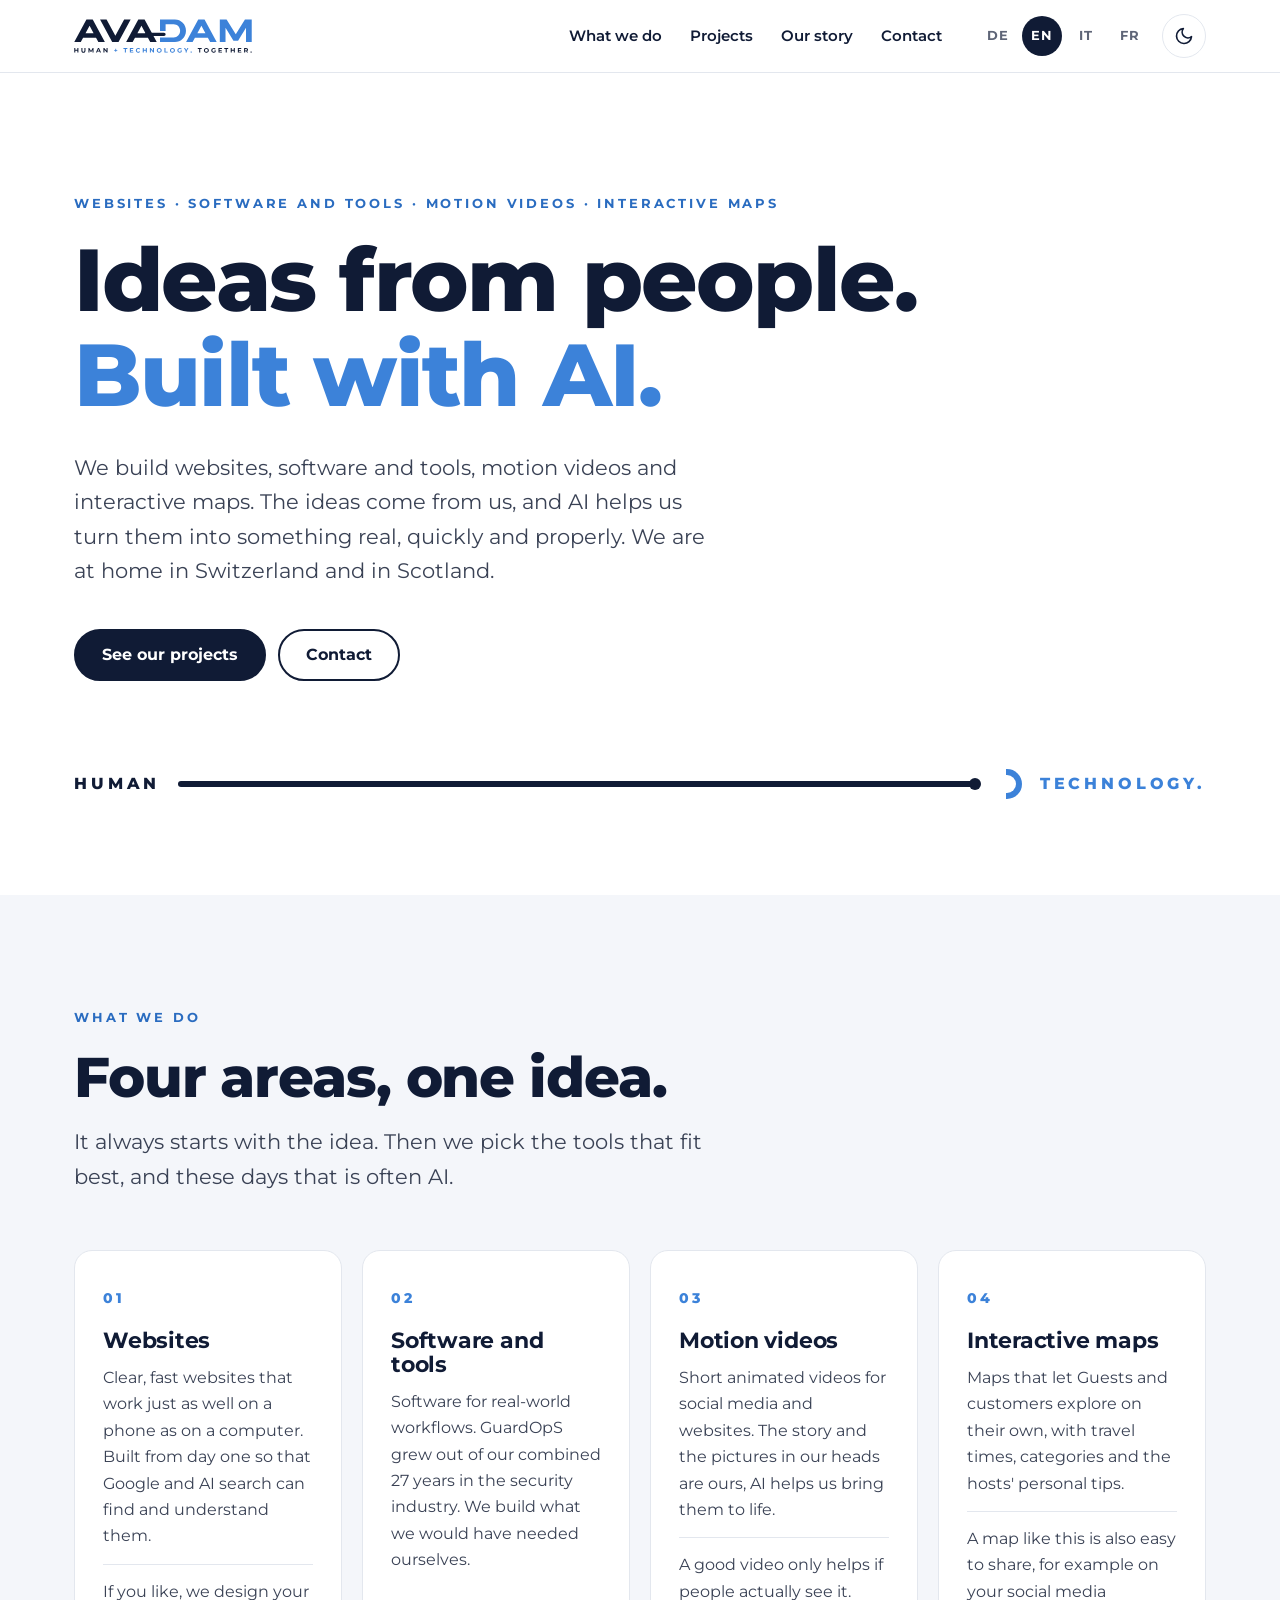
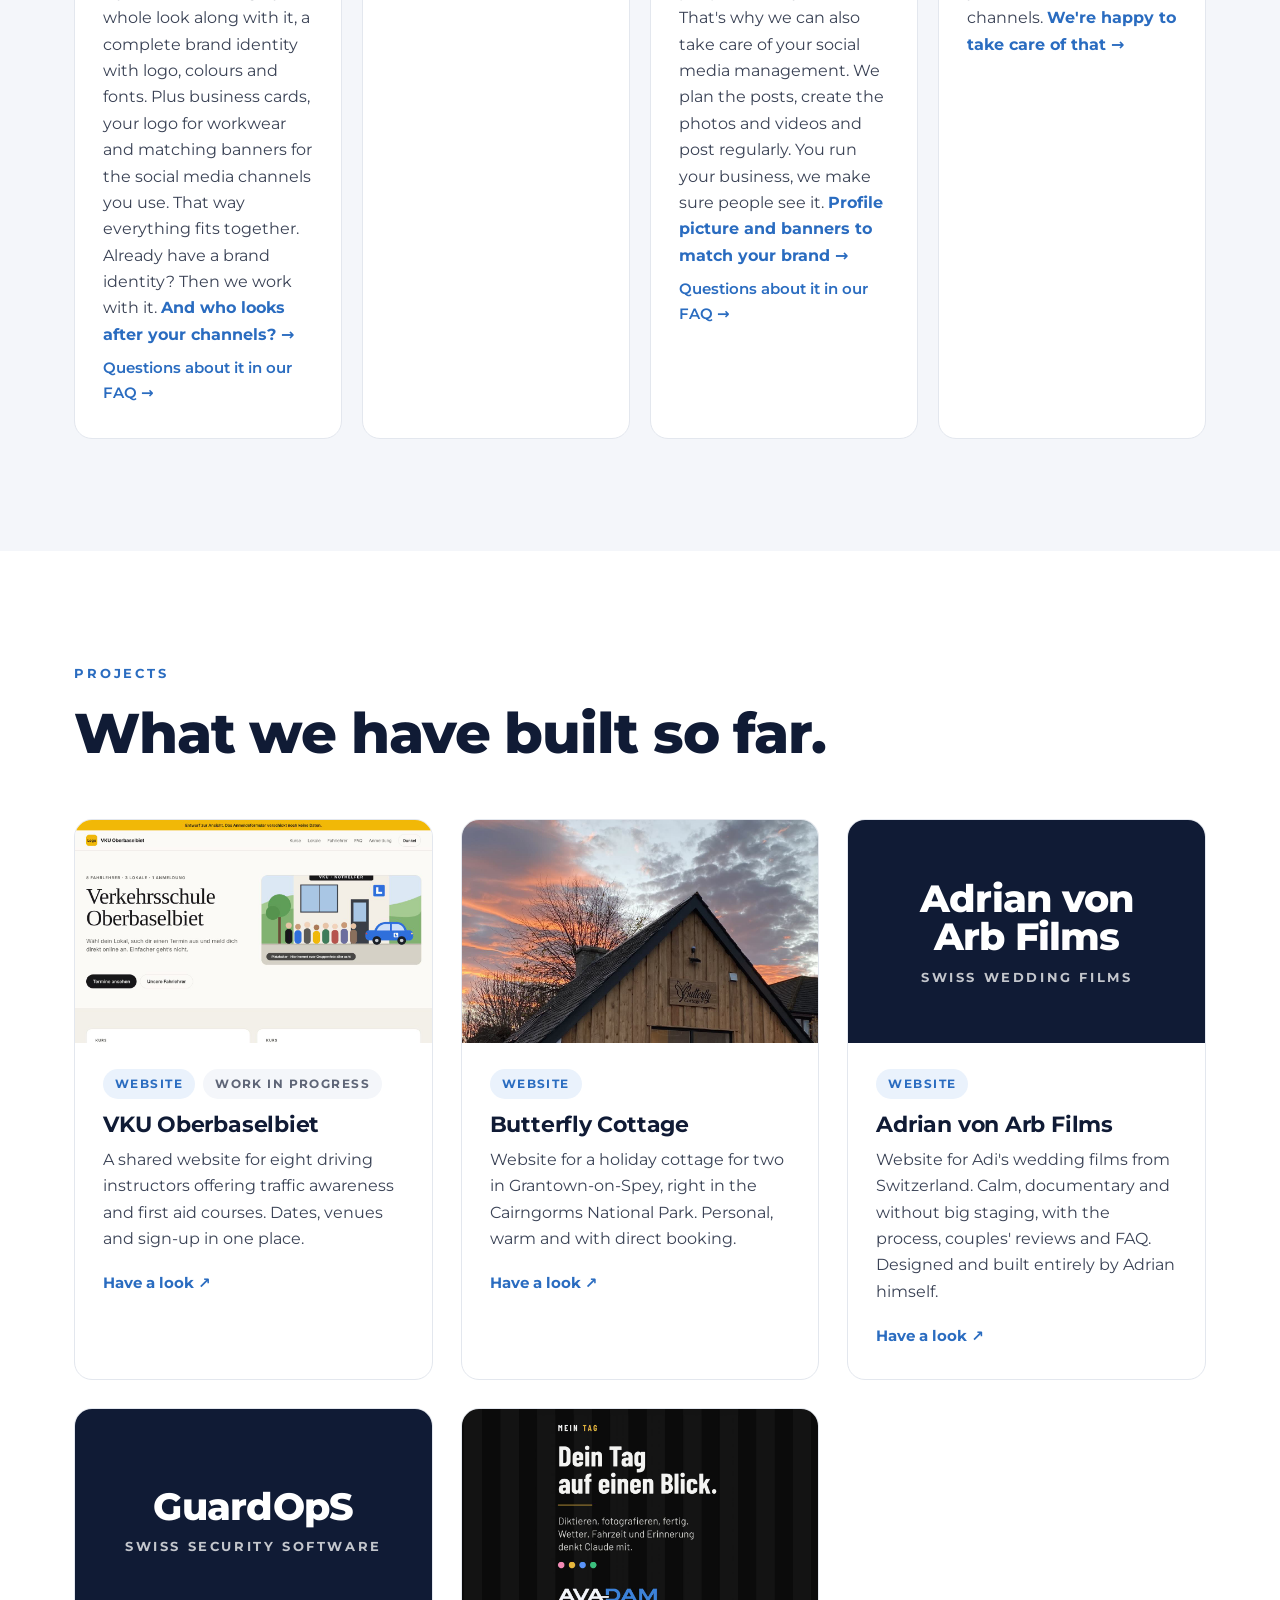
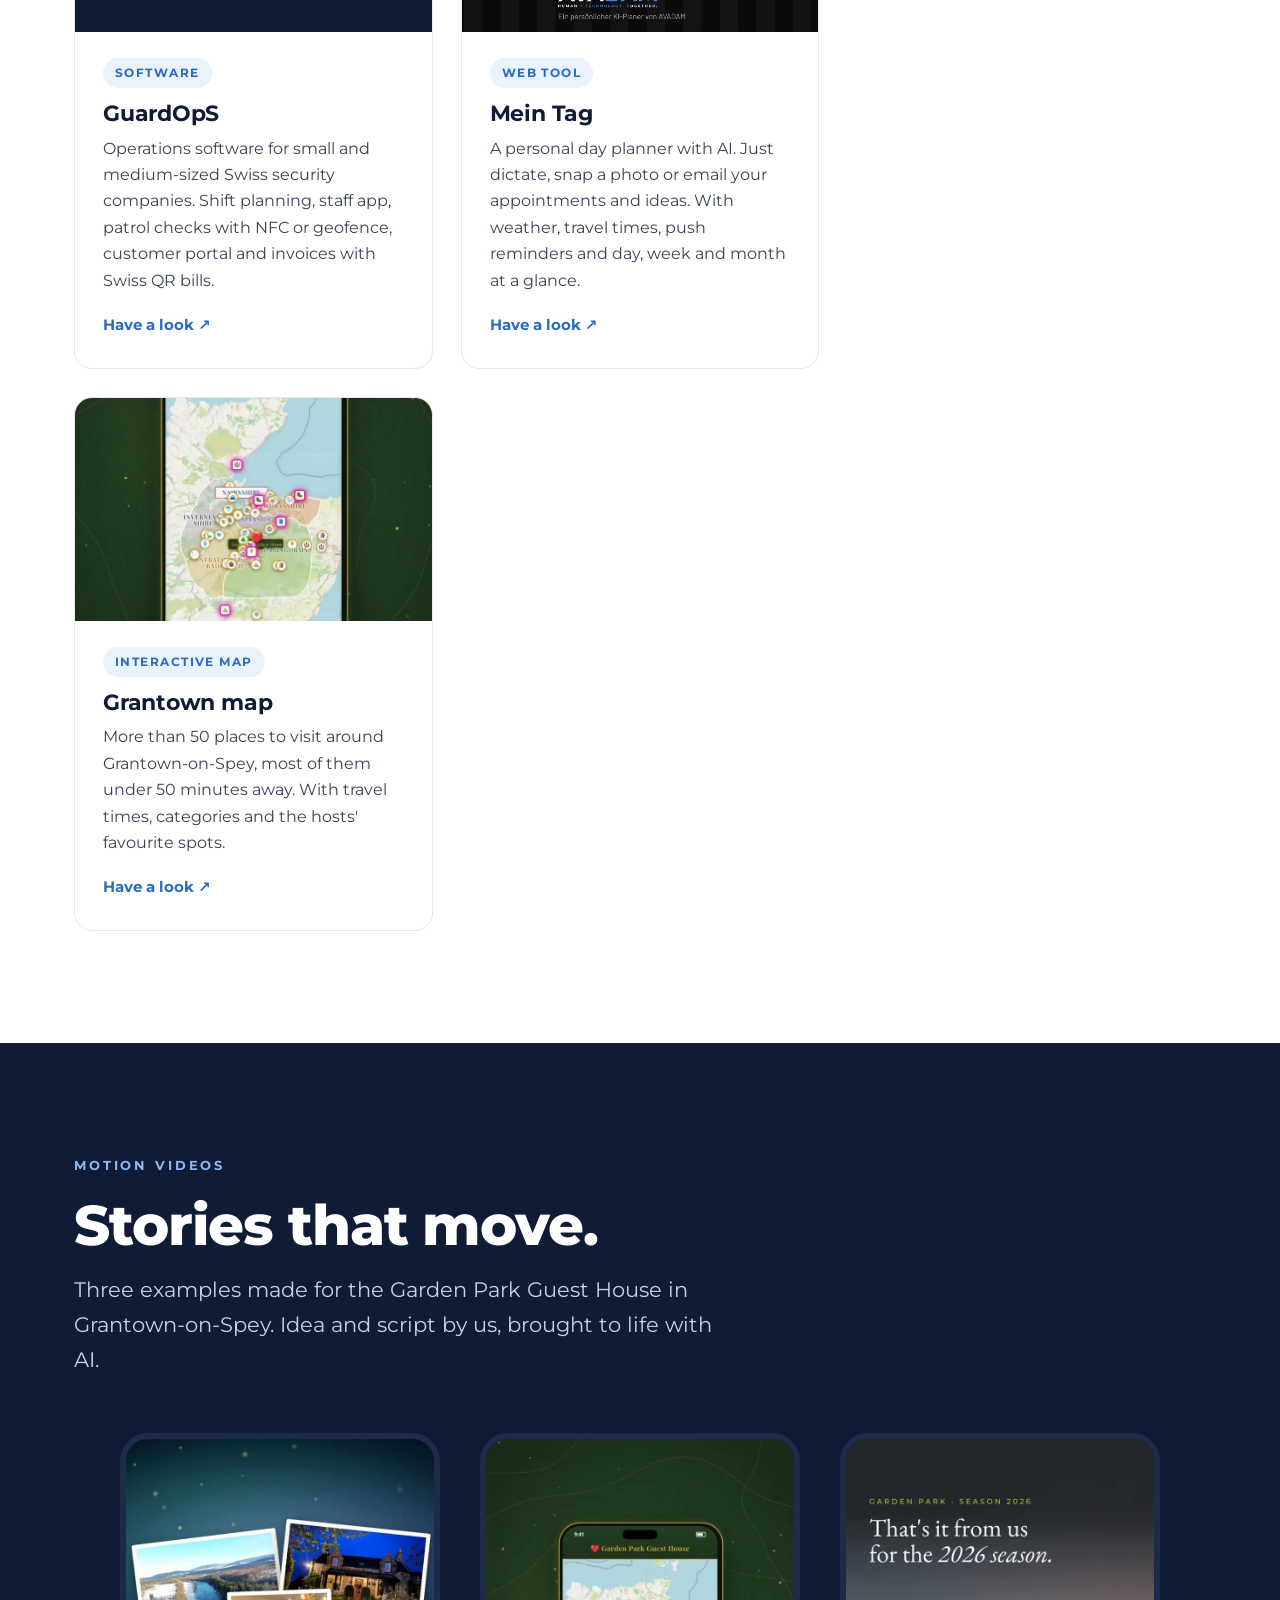
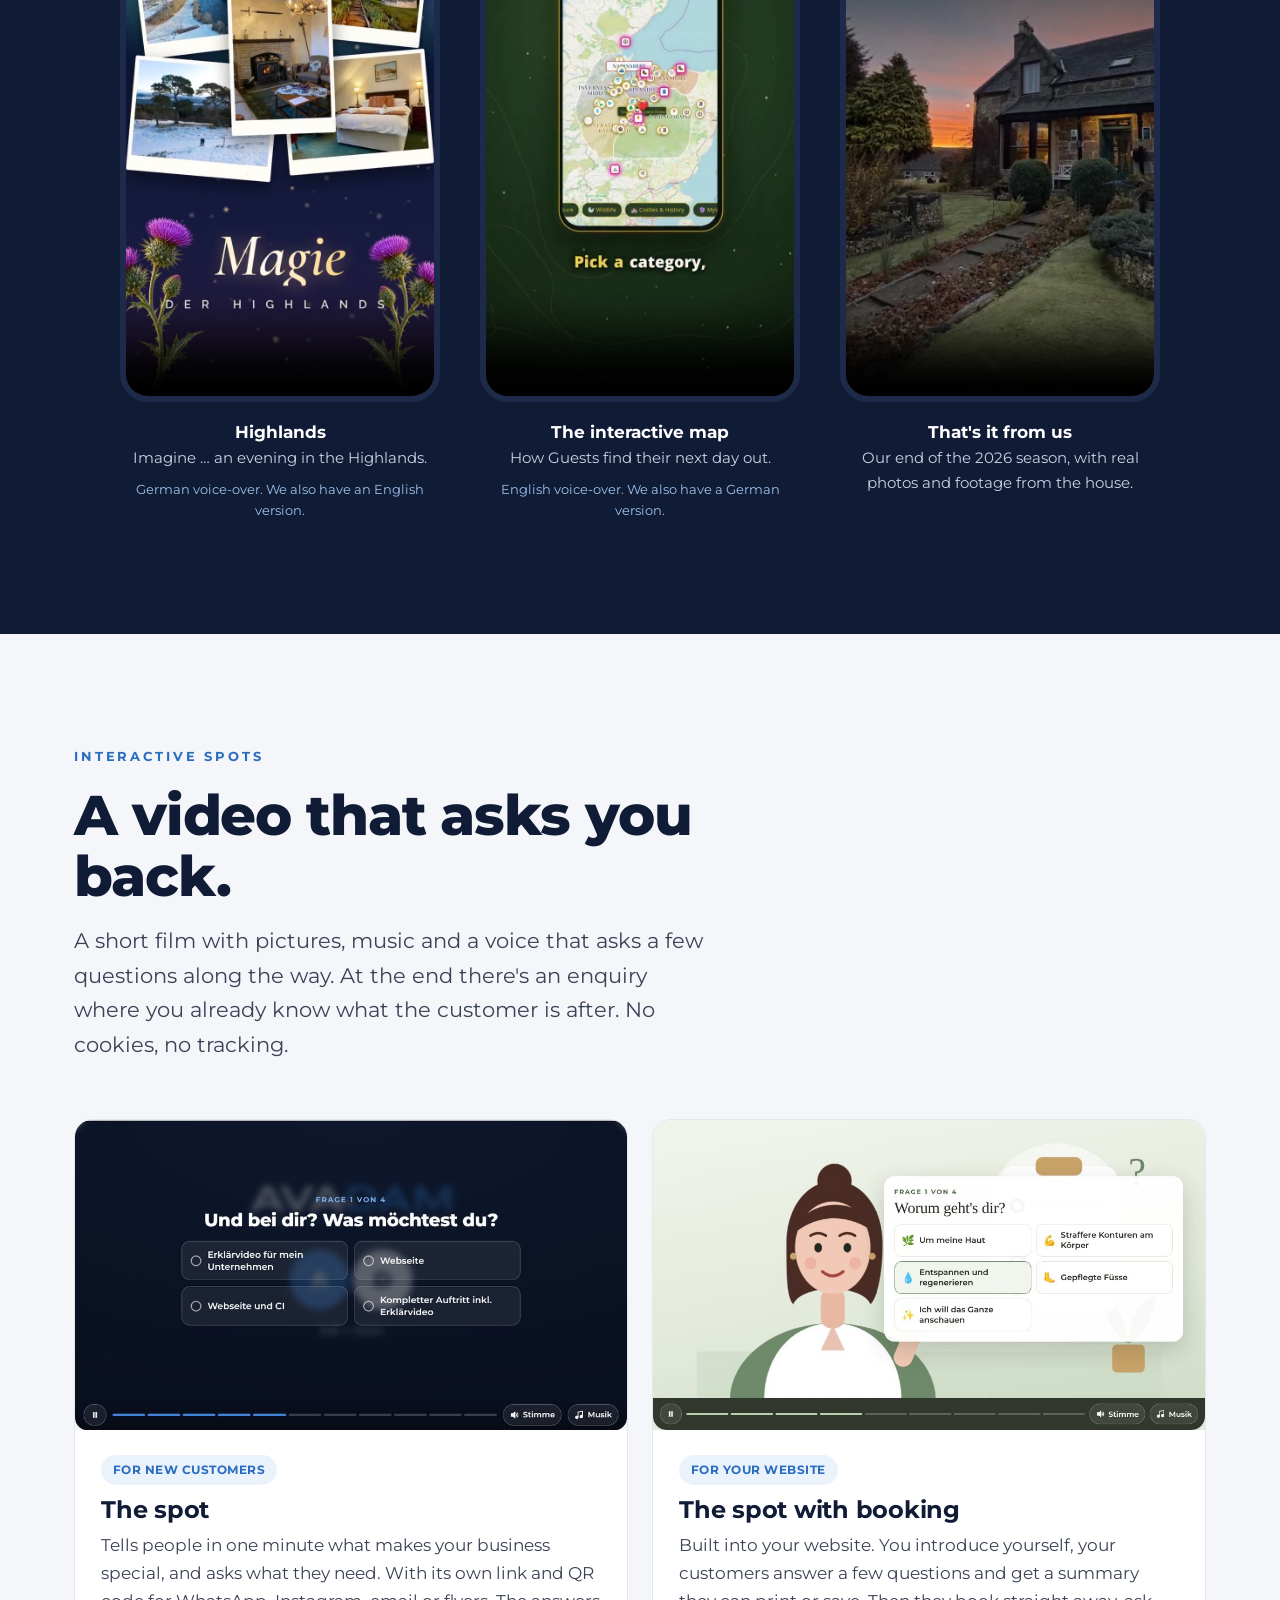
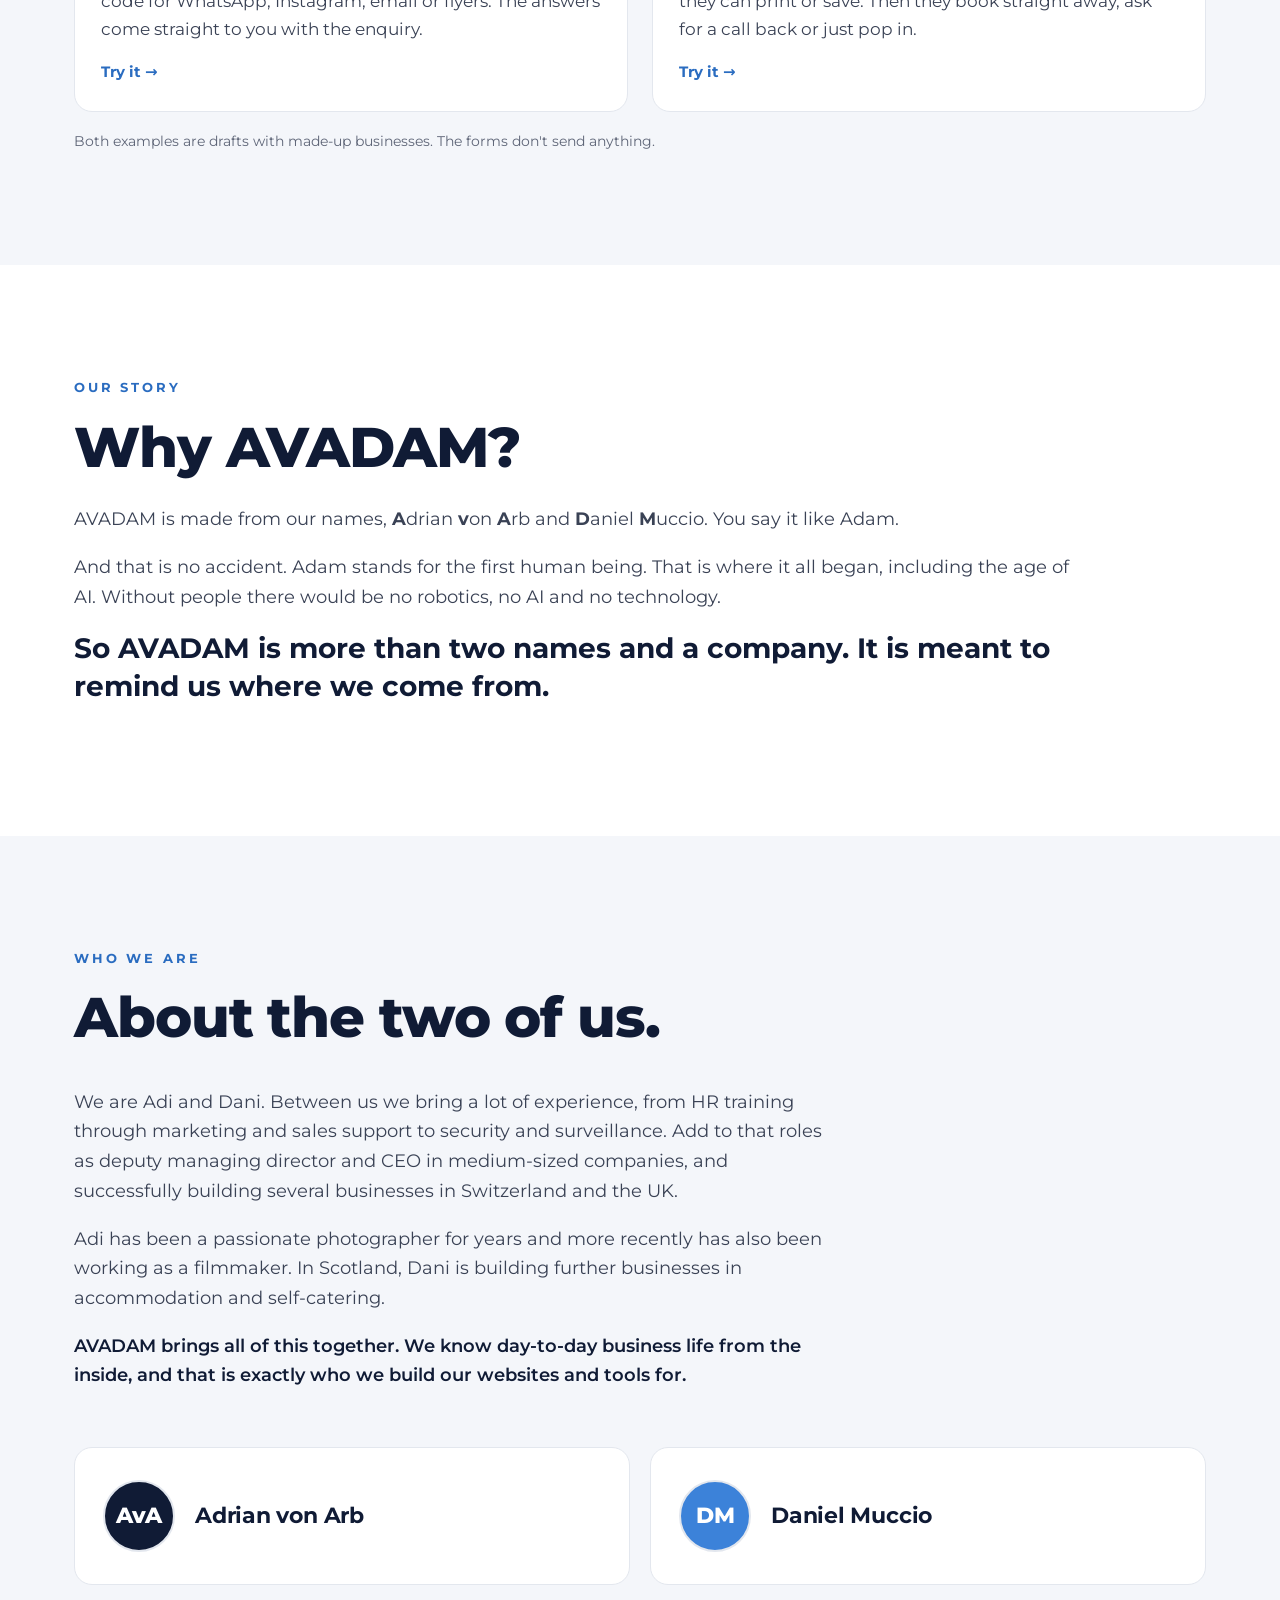
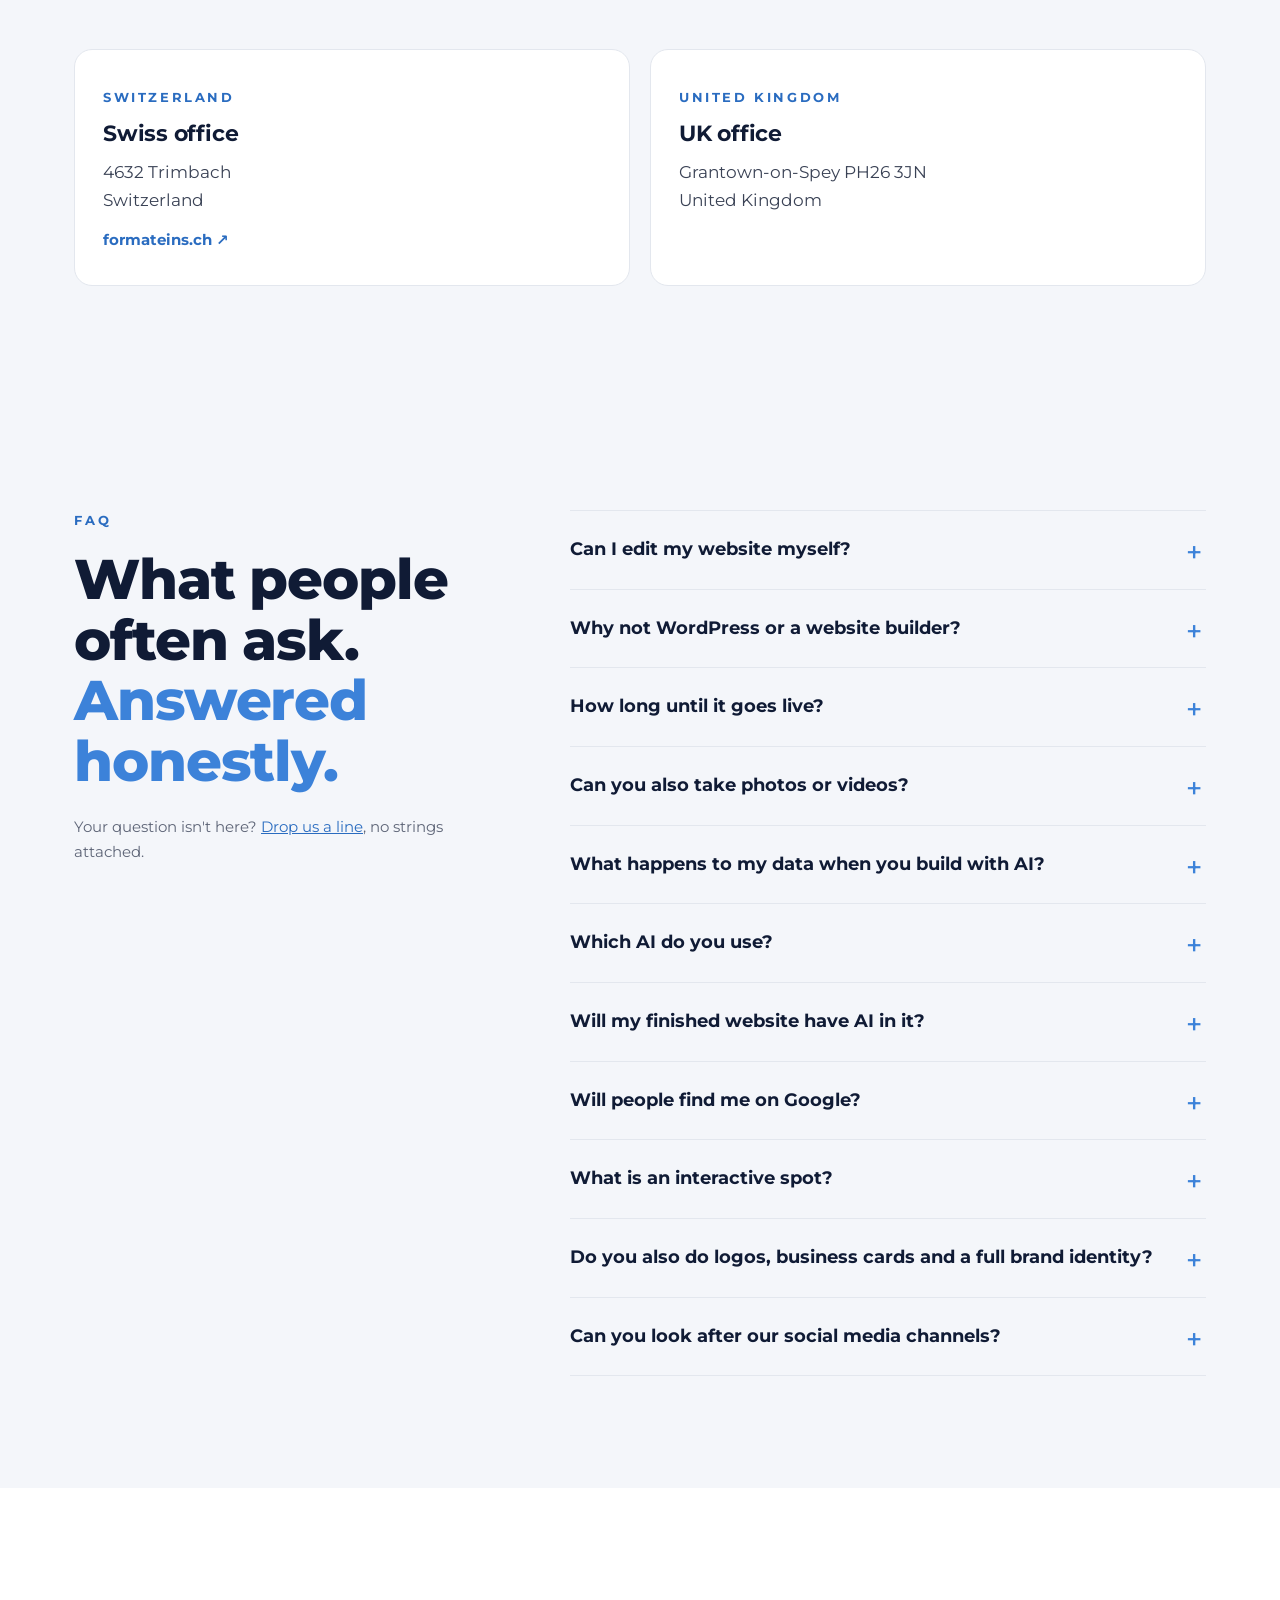
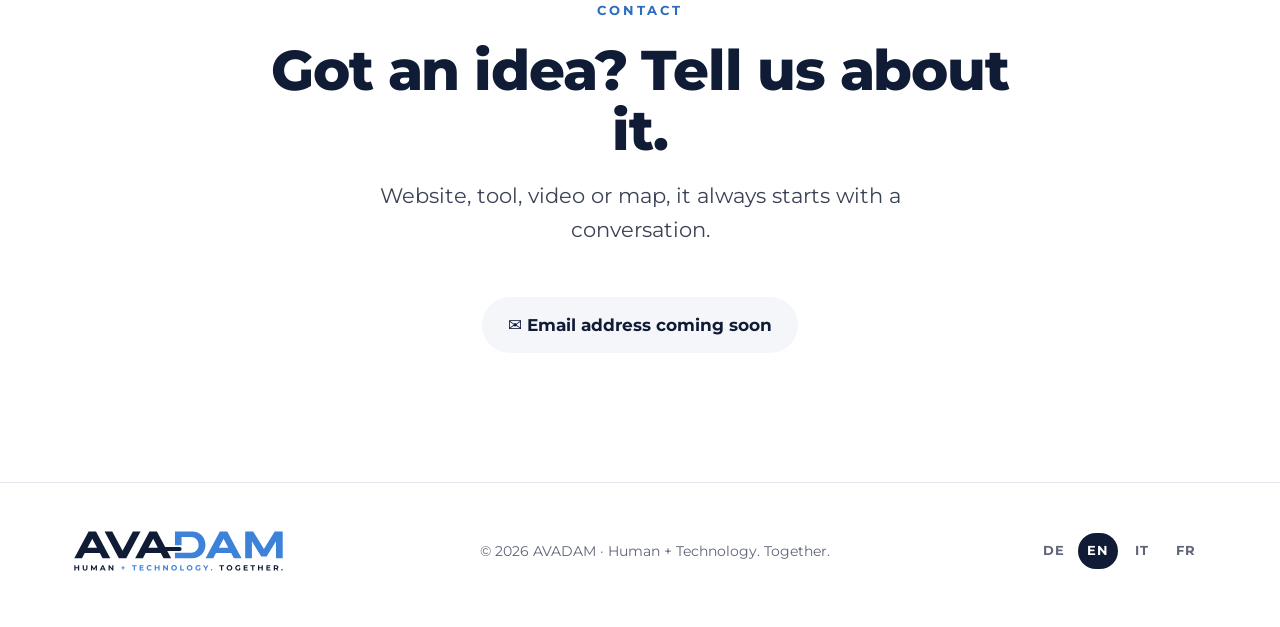
==== commit 93523e17: "Spots: „Neu“ in der Überschrift entfernt (alle vier Sprachen) Co-Authored-By: Claude Opus 5.5 <norep" ====
--- a/en/index.html
+++ b/en/index.html
@@ -391,7 +391,7 @@
 
 <section id="spots" class="spots" aria-labelledby="h-spots">
 <div class="wrap">
-<div class="head"><span class="eyebrow">New: interactive spots</span><h2 id="h-spots">A video that asks you back.</h2><p class="lead">A short film with pictures, music and a voice that asks a few questions along the way. At the end there&#x27;s an enquiry where you already know what the customer is after. No cookies, no tracking.</p></div>
+<div class="head"><span class="eyebrow">Interactive spots</span><h2 id="h-spots">A video that asks you back.</h2><p class="lead">A short film with pictures, music and a voice that asks a few questions along the way. At the end there&#x27;s an enquiry where you already know what the customer is after. No cookies, no tracking.</p></div>
 <div class="spotgrid"><a class="spotcard" href="../spot/"><div class="pic"><img src="../media/spot-1.jpg" alt="Spot for a massage studio, question with four answers" width="960" height="540" loading="lazy"></div><div class="body"><span class="tag">For new customers</span><h3>The spot</h3><p>Tells people in one minute what makes your business special, and asks what they need. With its own link and QR code for WhatsApp, Instagram, email or flyers. The answers come straight to you with the enquiry.</p><span class="more">Try it →</span></div></a><a class="spotcard" href="../spot/kosmetik/"><div class="pic"><img src="../media/spot-2.jpg" alt="Spot for a beauty studio with a question and answers" width="960" height="540" loading="lazy"></div><div class="body"><span class="tag">For your website</span><h3>The spot with booking</h3><p>Built into your website. You introduce yourself, your customers answer a few questions and get a summary they can print or save. Then they book straight away, ask for a call back or just pop in.</p><span class="more">Try it →</span></div></a></div>
 <p class="spotnote">Both examples are drafts with made-up businesses. The forms don&#x27;t send anything.</p>
 </div>
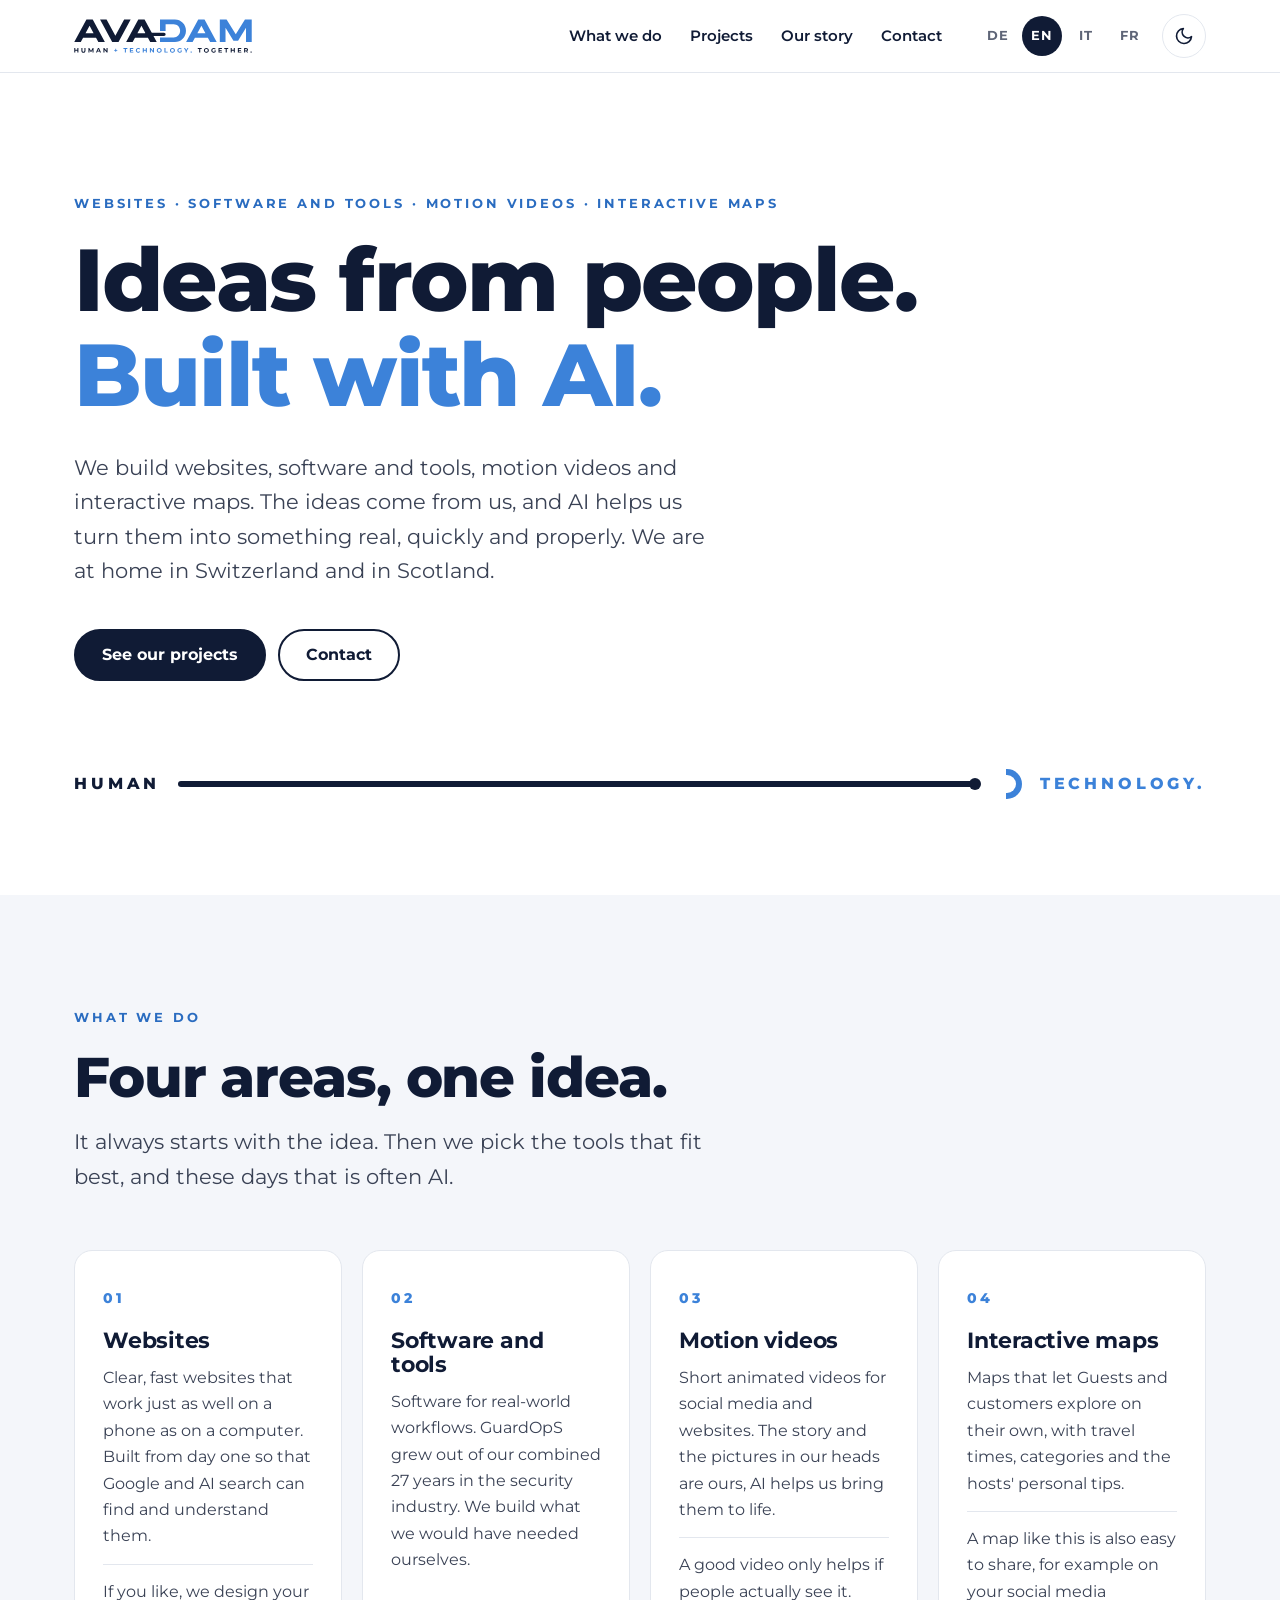
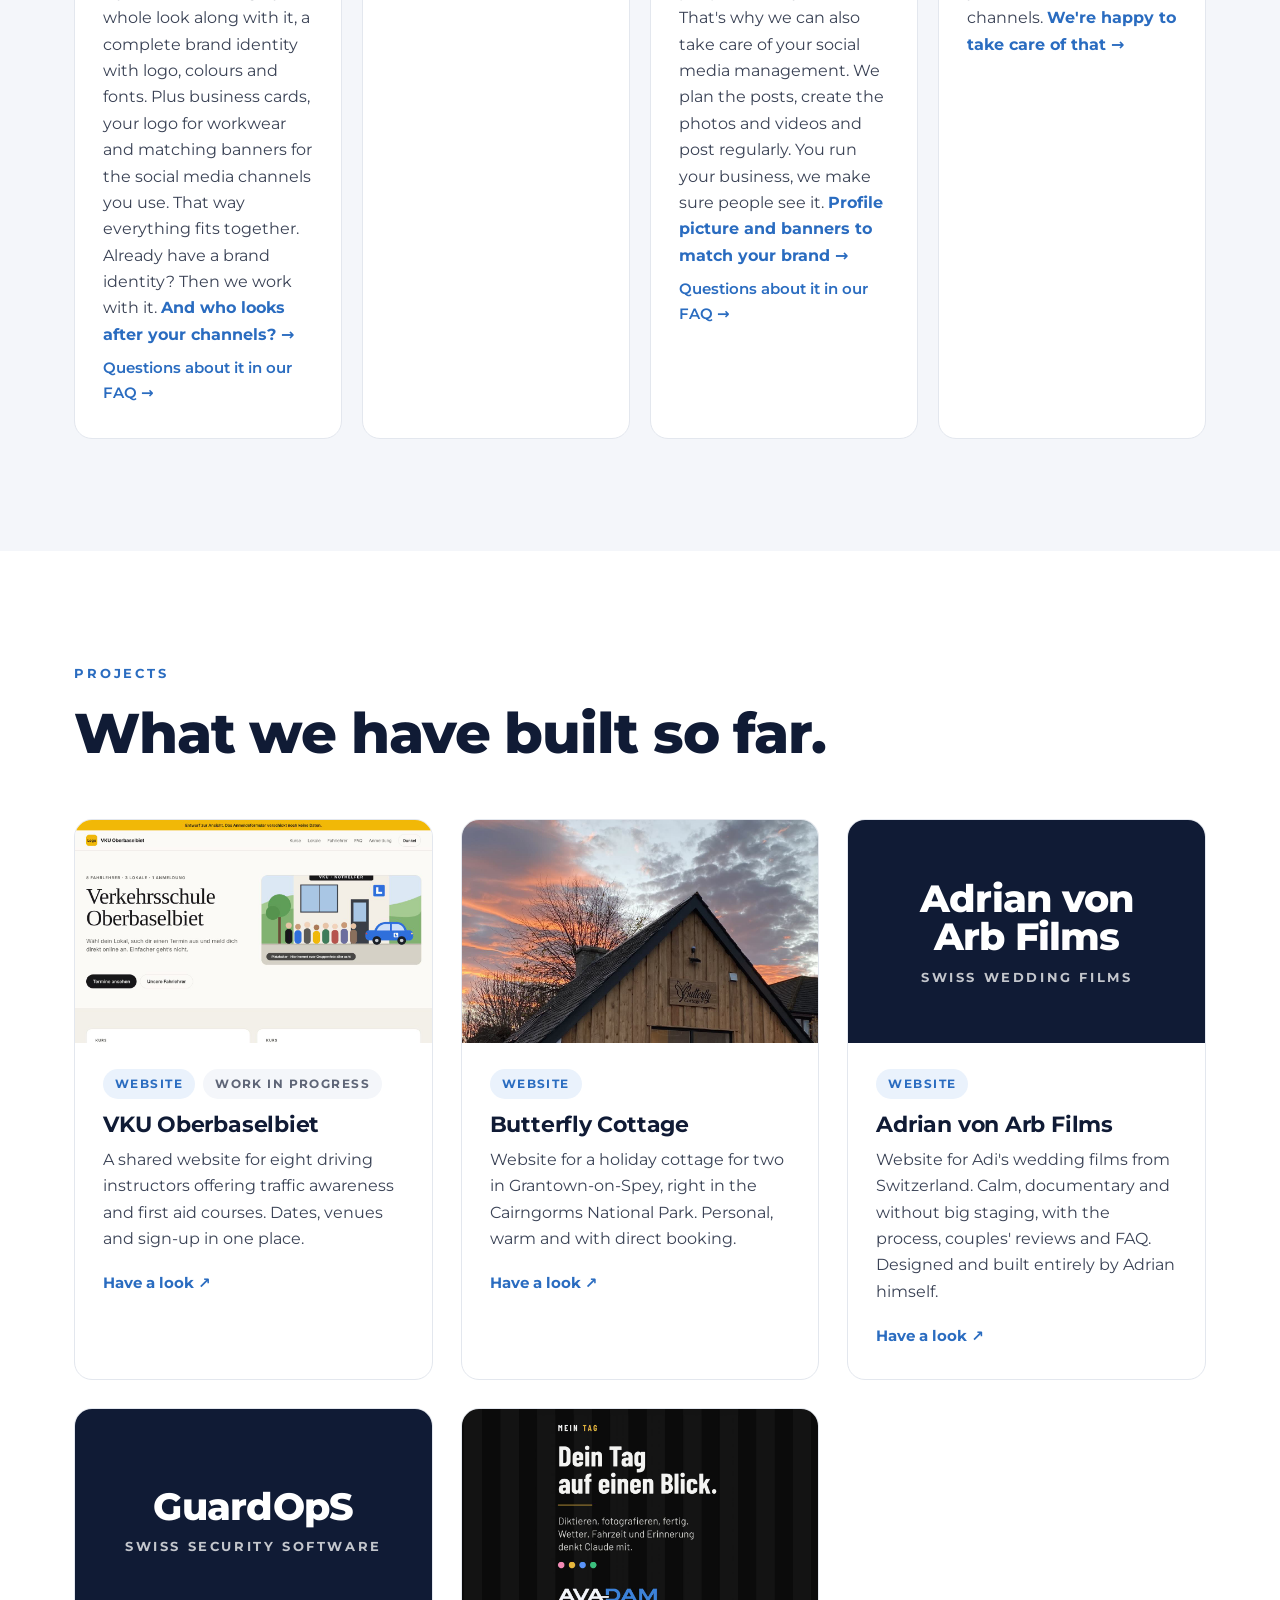
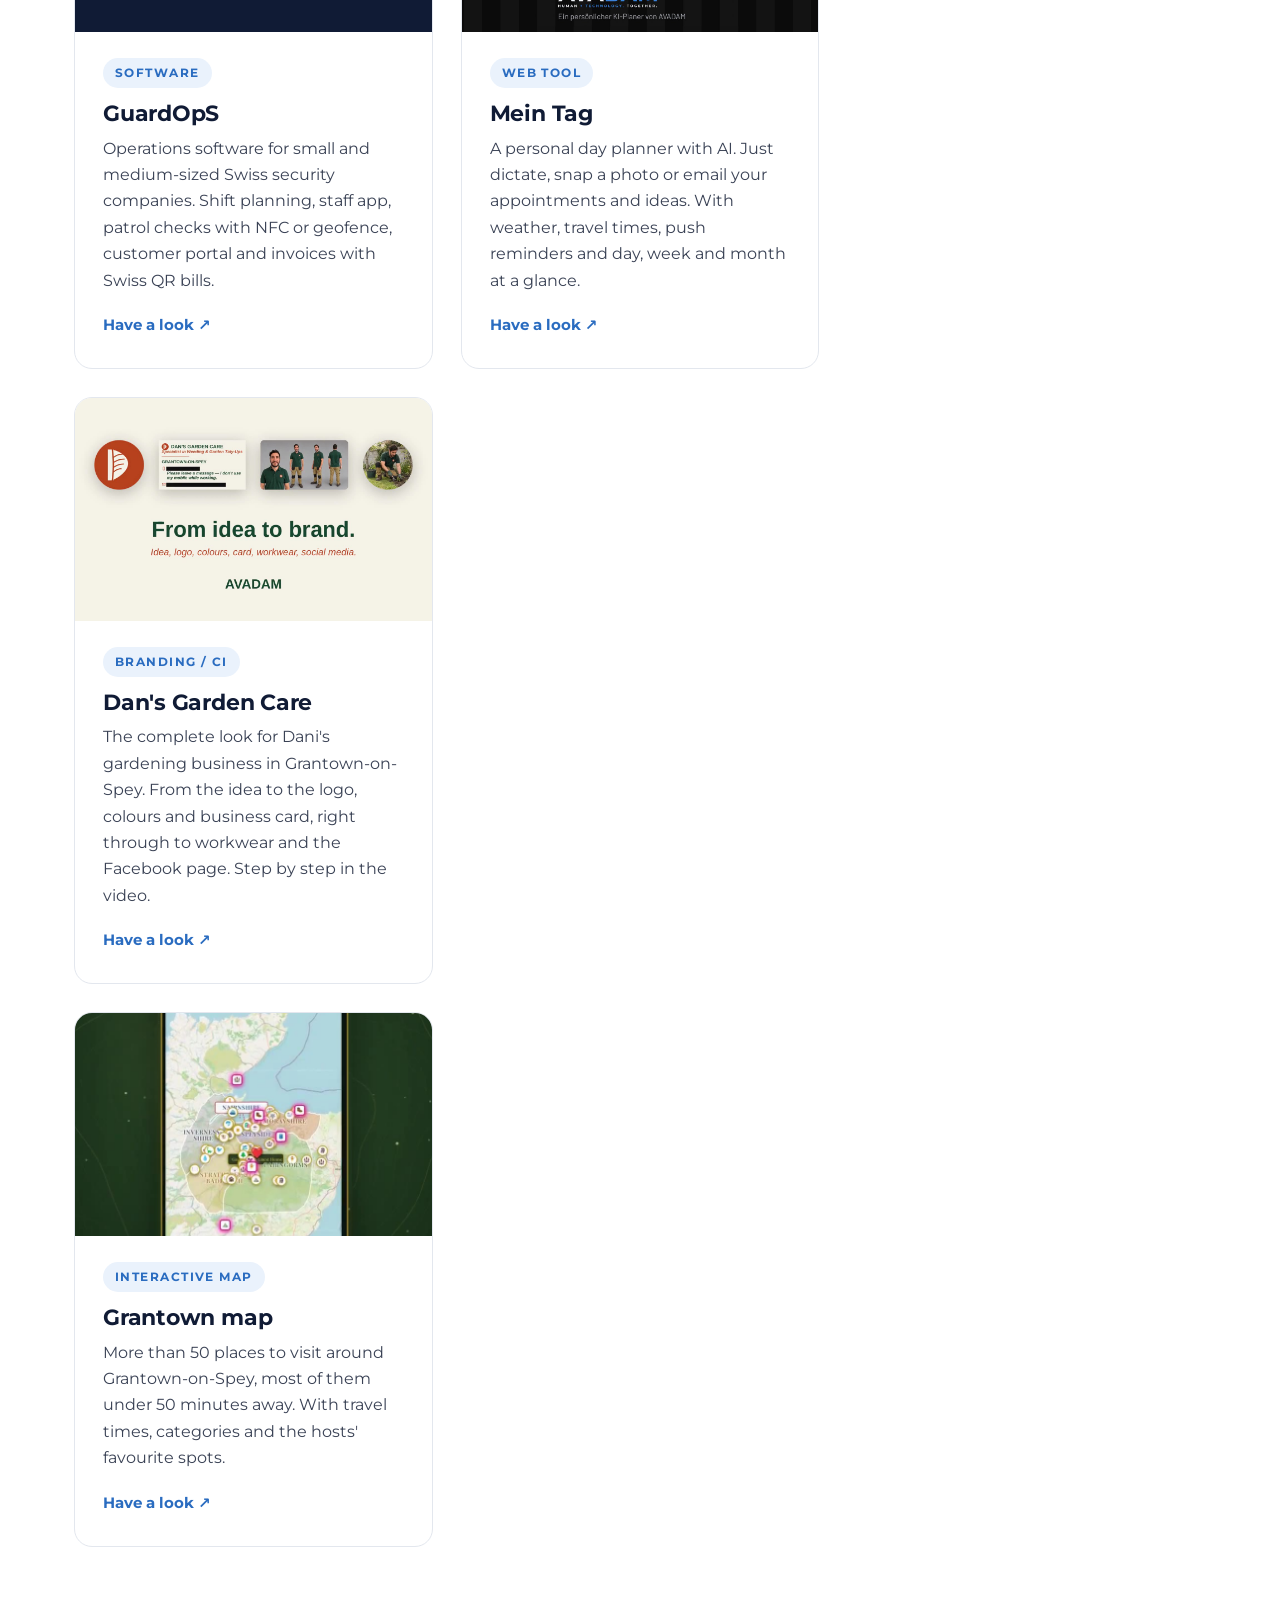
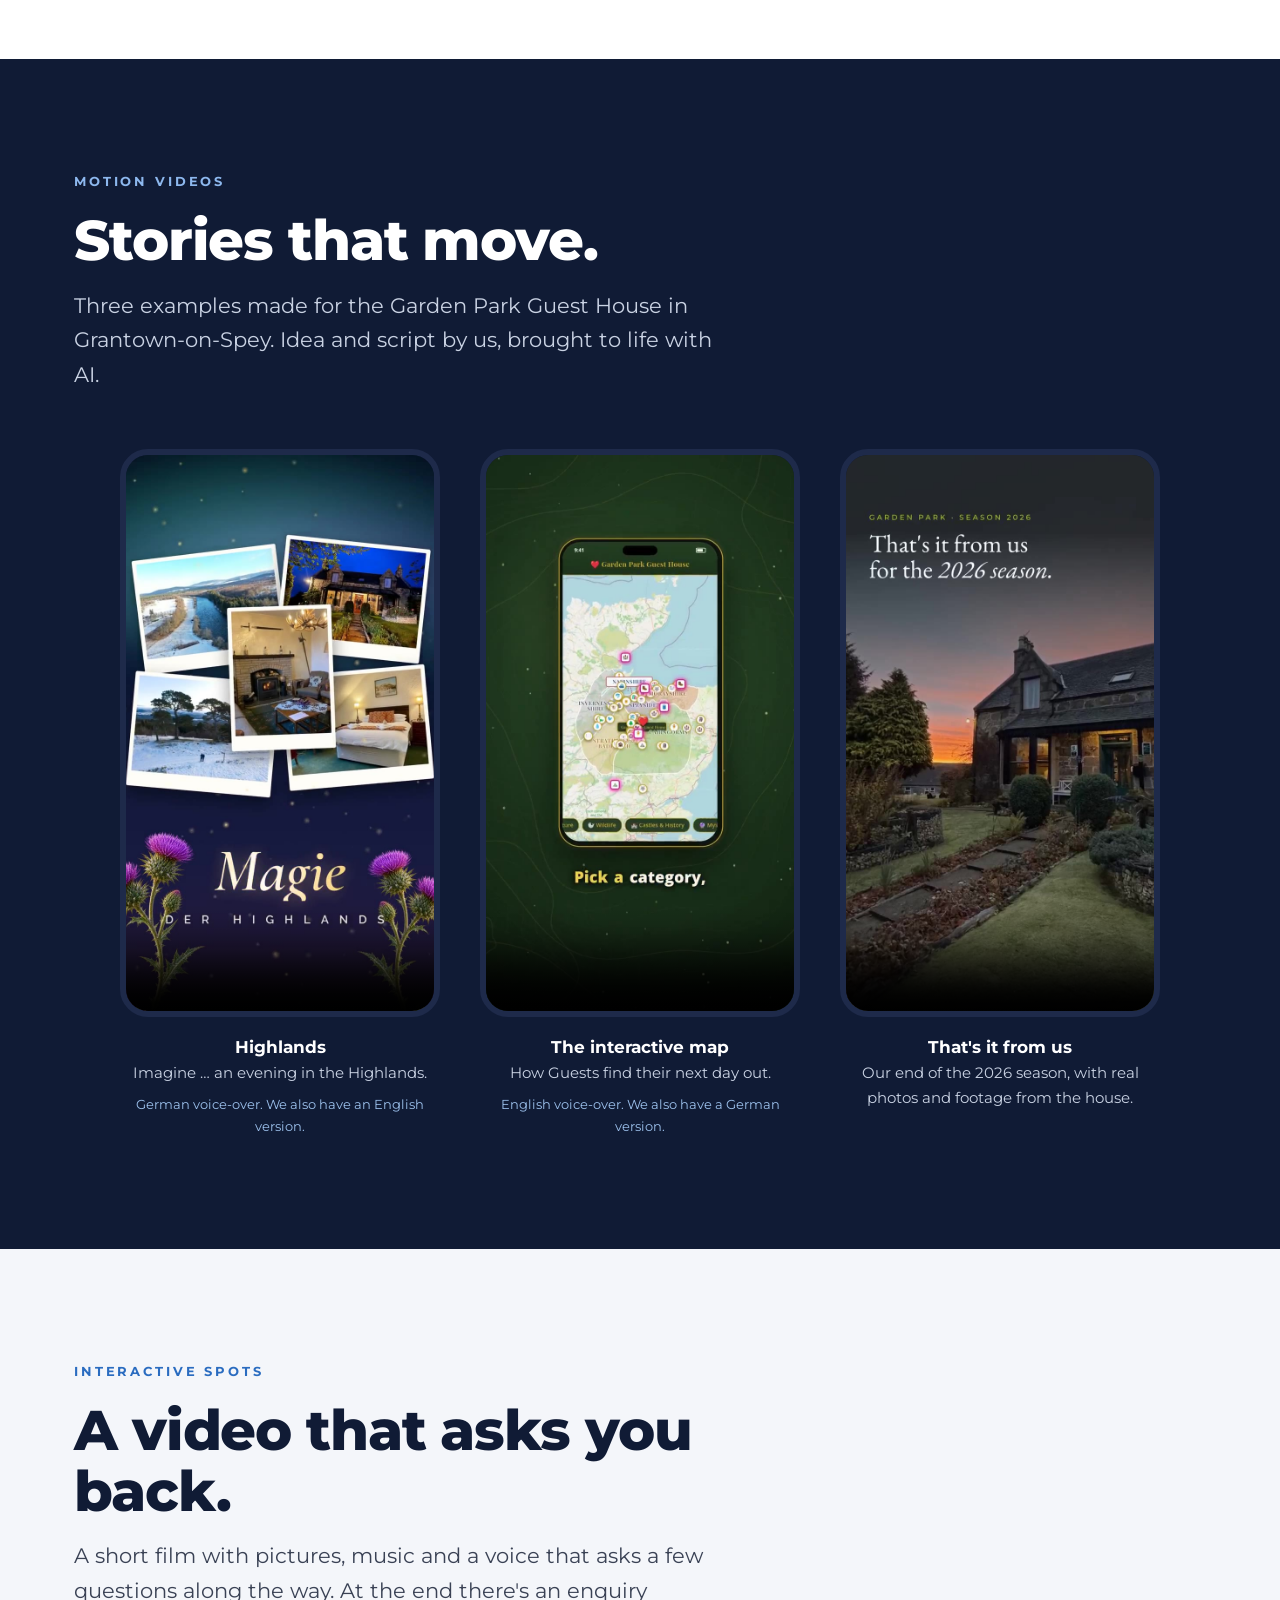
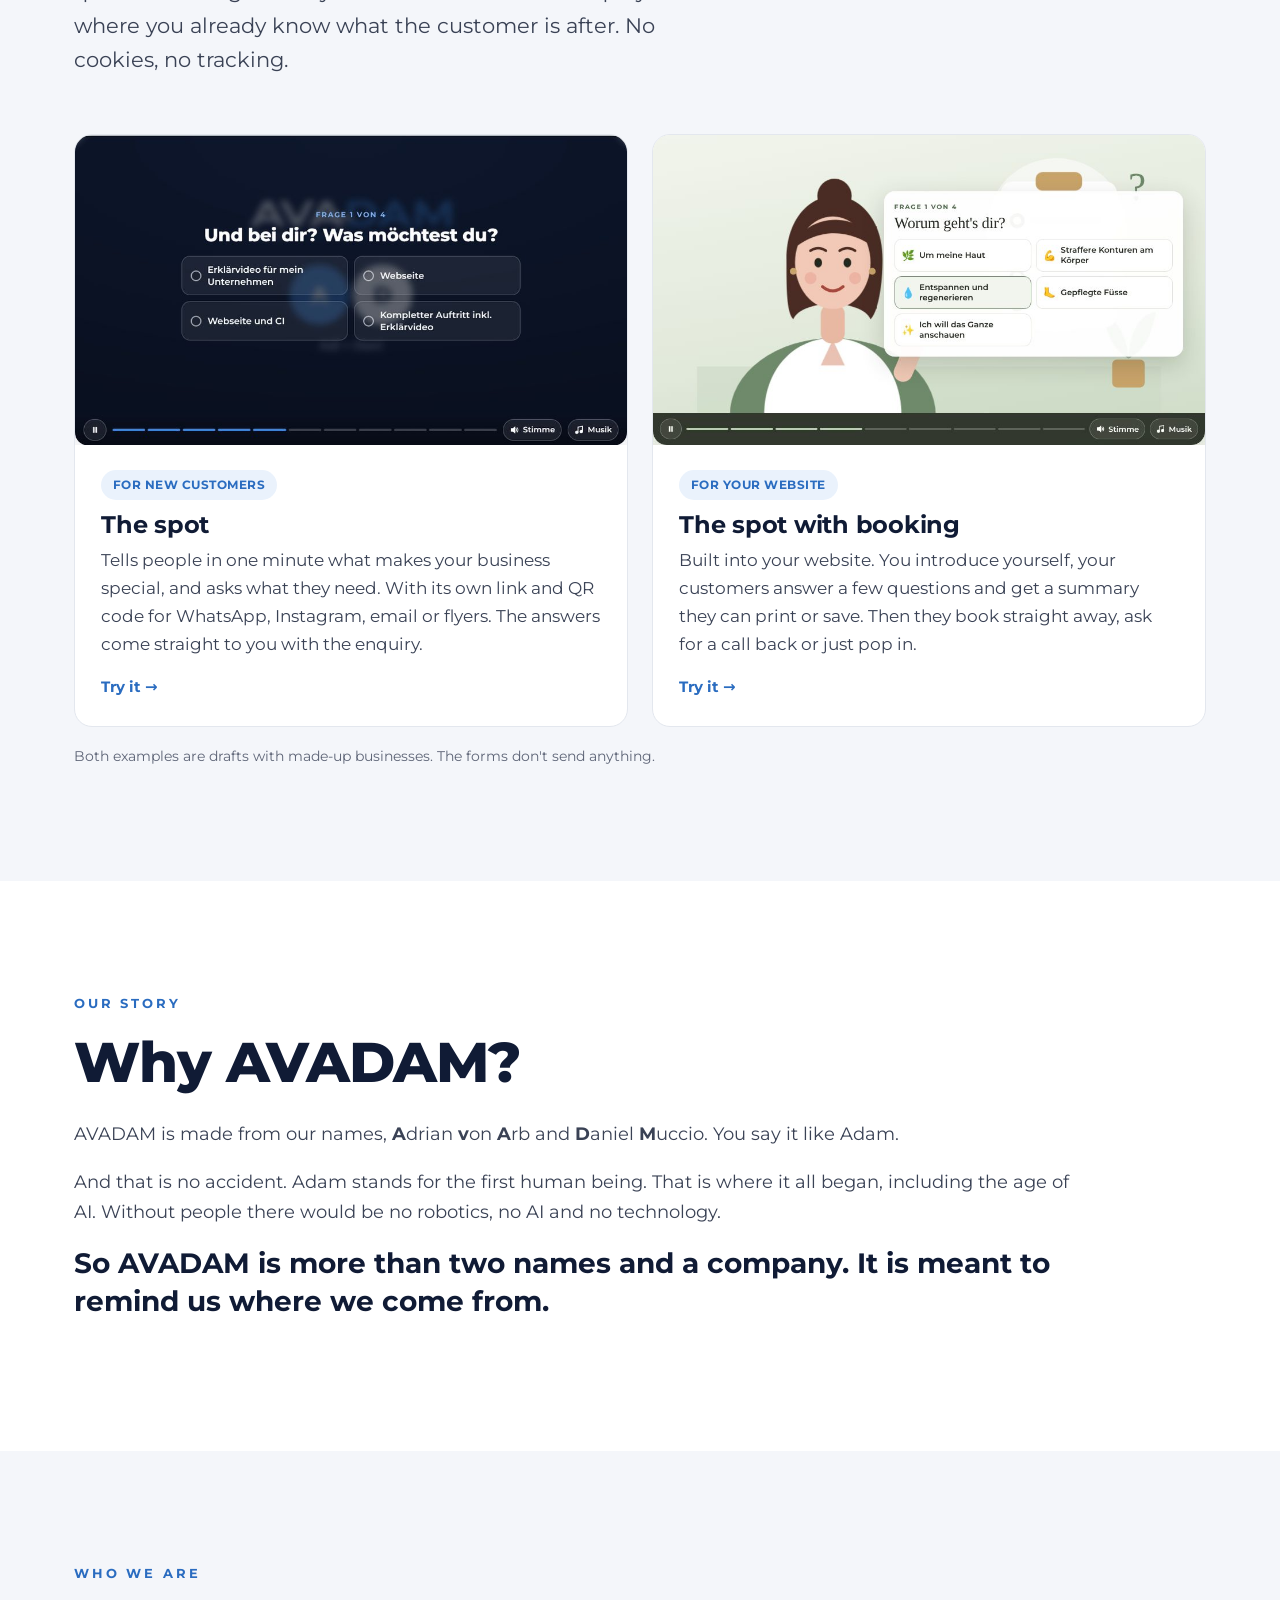
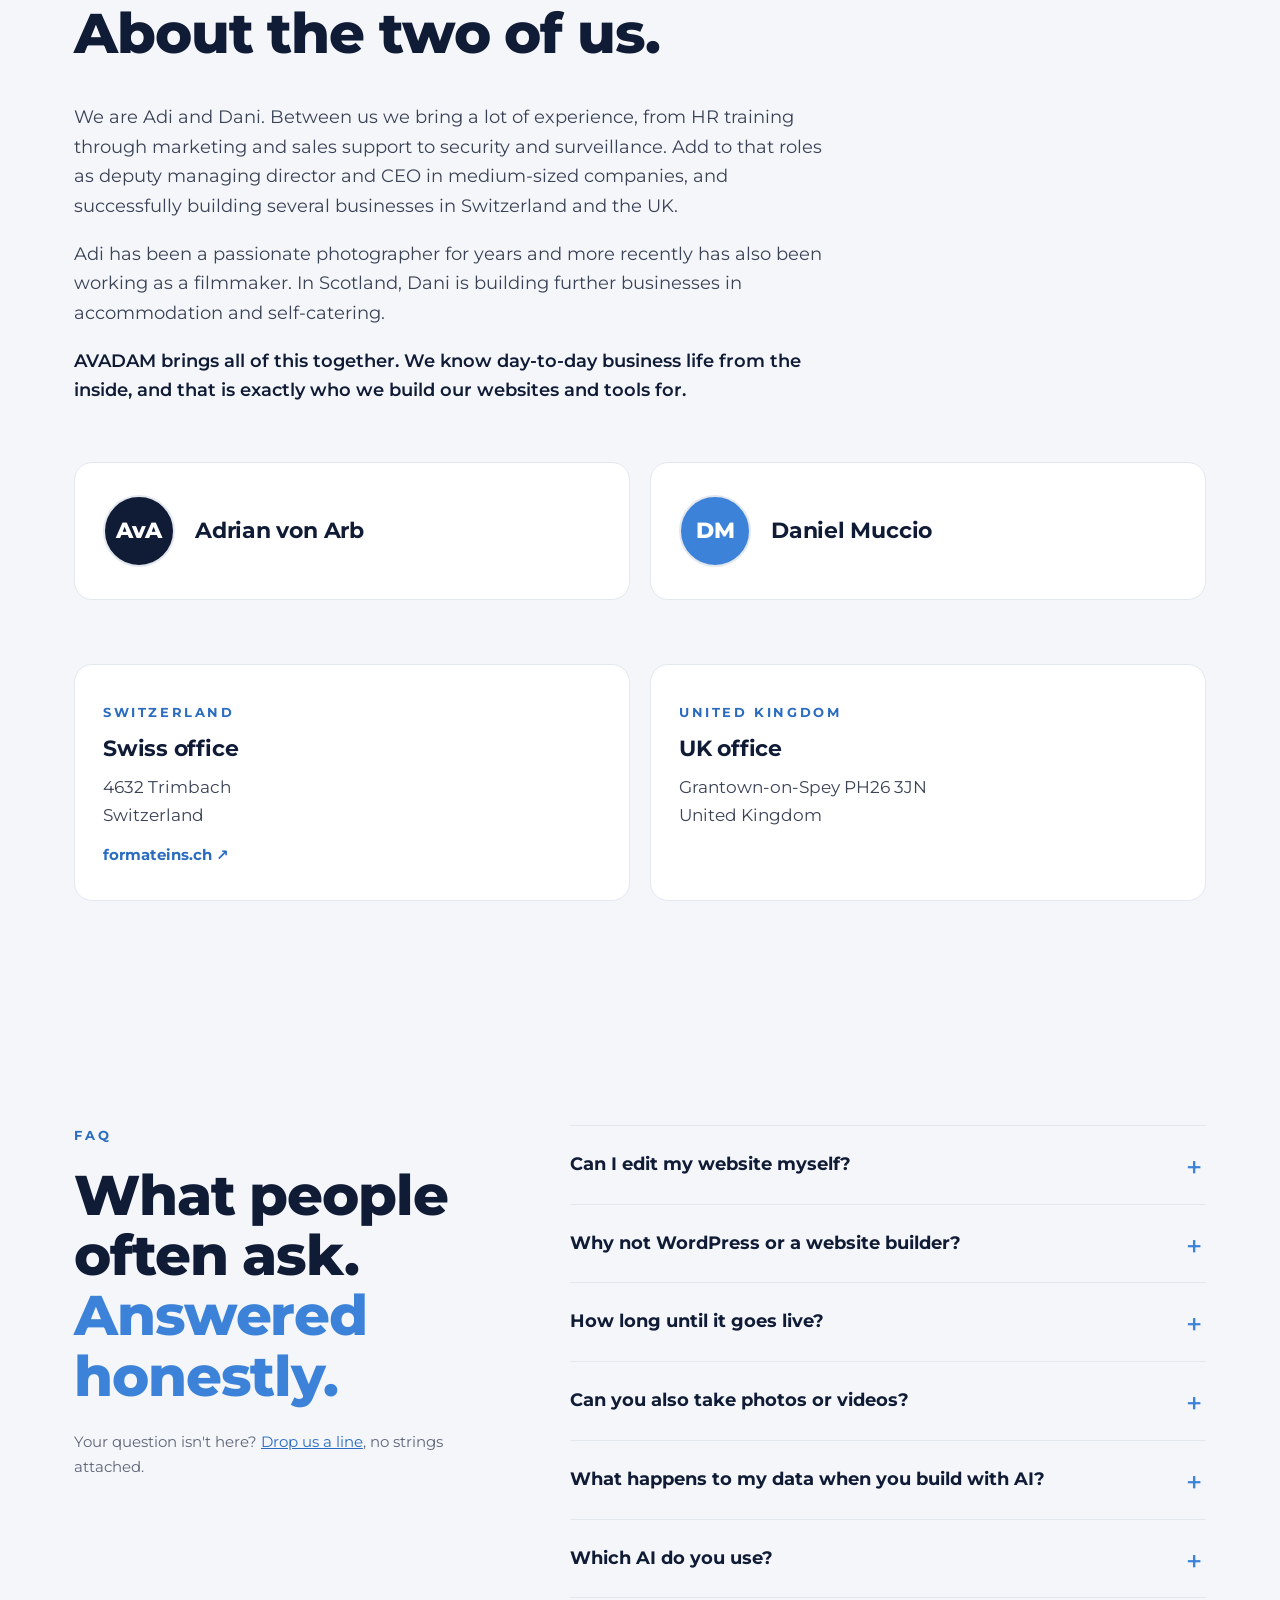
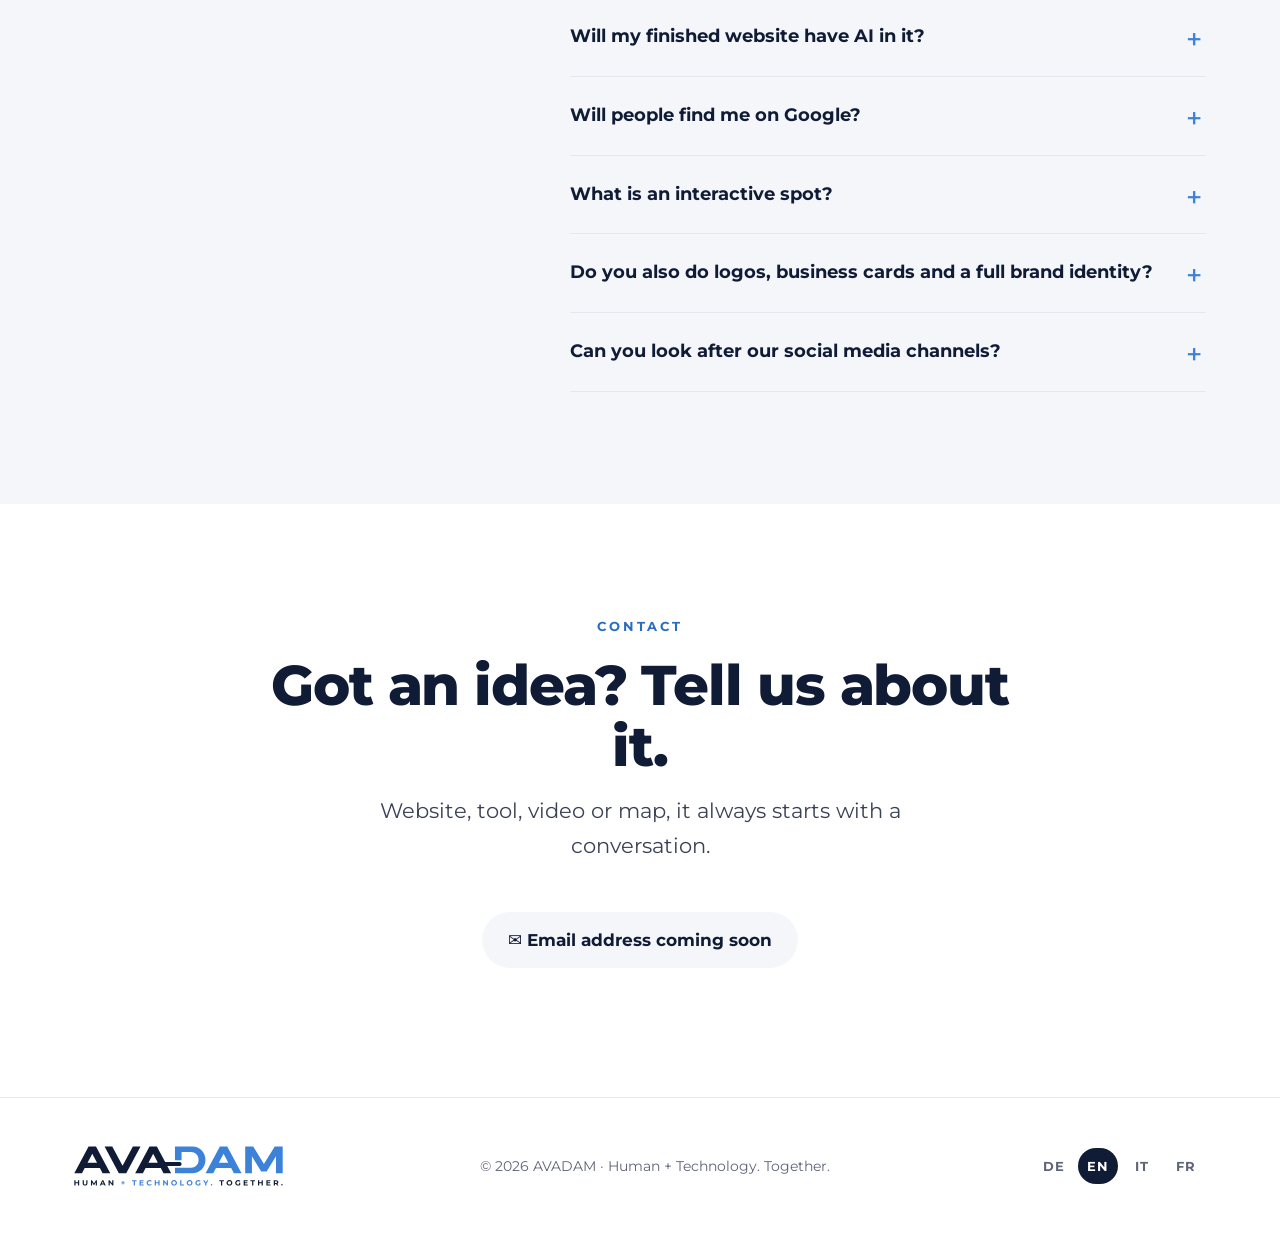
==== commit 62feb398: "Neue Referenz-Zeile Branding / CI mit Dan's Garden Care und CI-Video Co-Authored-By: Claude Opus 5.5" ====
--- a/en/index.html
+++ b/en/index.html
@@ -209,6 +209,19 @@
        "@id": "https://avadam26.github.io/avadam/#org"
       }
      }
+    },
+    {
+     "@type": "ListItem",
+     "position": 7,
+     "item": {
+      "@type": "CreativeWork",
+      "name": "Dan's Garden Care",
+      "description": "The complete look for Dani's gardening business in Grantown-on-Spey. From the idea to the logo, colours and business card, right through to workwear and the Facebook page. Step by step in the video.",
+      "url": "https://avadam26.github.io/avadam/media/dans-ci.mp4",
+      "creator": {
+       "@id": "https://avadam26.github.io/avadam/#org"
+      }
+     }
     }
    ]
   },
@@ -378,7 +391,7 @@
 <section id="projekte" aria-labelledby="h-proj">
 <div class="wrap">
 <div class="head"><span class="eyebrow">Projects</span><h2 id="h-proj">What we have built so far.</h2></div>
-<div class="projects"><a class="proj" href="https://avadam26.github.io/vku-entwurf/" target="_blank" rel="noopener"><div class="pic"><img src="../media/vku.jpg" alt="VKU Oberbaselbiet" width="1280" height="800" loading="lazy"></div><div class="body"><div class="tags"><span class="tag">Website</span><span class="tag grey">Work in progress</span></div><h3>VKU Oberbaselbiet</h3><p>A shared website for eight driving instructors offering traffic awareness and first aid courses. Dates, venues and sign-up in one place.</p><span class="more">Have a look ↗</span></div></a><a class="proj" href="https://www.butterfly-cottage.co.uk" target="_blank" rel="noopener"><div class="pic"><img src="../media/butterfly.jpg" alt="Butterfly Cottage, Grantown-on-Spey" width="1280" height="800" loading="lazy" style="object-position:50% 60%"></div><div class="body"><div class="tags"><span class="tag">Website</span></div><h3>Butterfly Cottage</h3><p>Website for a holiday cottage for two in Grantown-on-Spey, right in the Cairngorms National Park. Personal, warm and with direct booking.</p><span class="more">Have a look ↗</span></div></a><a class="proj" href="https://adrianvonarbfilms.ch/" target="_blank" rel="noopener"><div class="pic type navy" aria-hidden="true"><span>Adrian von Arb Films<small>Swiss wedding films</small></span></div><div class="body"><div class="tags"><span class="tag">Website</span></div><h3>Adrian von Arb Films</h3><p>Website for Adi&#x27;s wedding films from Switzerland. Calm, documentary and without big staging, with the process, couples&#x27; reviews and FAQ. Designed and built entirely by Adrian himself.</p><span class="more">Have a look ↗</span></div></a></div><div class="projects"><a class="proj" href="https://guardops.ch/" target="_blank" rel="noopener"><div class="pic type navy" aria-hidden="true"><span>GuardOpS<small>Swiss security software</small></span></div><div class="body"><div class="tags"><span class="tag">Software</span></div><h3>GuardOpS</h3><p>Operations software for small and medium-sized Swiss security companies. Shift planning, staff app, patrol checks with NFC or geofence, customer portal and invoices with Swiss QR bills.</p><span class="more">Have a look ↗</span></div></a><a class="proj" href="https://avadam26.github.io/avadam/media/meintag.mp4" target="_blank" rel="noopener"><div class="pic"><img src="../media/meintag.jpg" alt="Mein Tag" width="1280" height="800" loading="lazy" style="object-position:50% 50%"></div><div class="body"><div class="tags"><span class="tag">Web tool</span></div><h3>Mein Tag</h3><p>A personal day planner with AI. Just dictate, snap a photo or email your appointments and ideas. With weather, travel times, push reminders and day, week and month at a glance.</p><span class="more">Have a look ↗</span></div></a></div><div class="projects"><a class="proj" href="https://www.butterfly-cottage.co.uk/grantown/grantown-map.html" target="_blank" rel="noopener"><div class="pic"><img src="../media/karte-poster.jpg" alt="Grantown map" width="720" height="1280" loading="lazy" style="object-position:50% 40%"></div><div class="body"><div class="tags"><span class="tag">Interactive map</span></div><h3>Grantown map</h3><p>More than 50 places to visit around Grantown-on-Spey, most of them under 50 minutes away. With travel times, categories and the hosts&#x27; favourite spots.</p><span class="more">Have a look ↗</span></div></a></div>
+<div class="projects"><a class="proj" href="https://avadam26.github.io/vku-entwurf/" target="_blank" rel="noopener"><div class="pic"><img src="../media/vku.jpg" alt="VKU Oberbaselbiet" width="1280" height="800" loading="lazy"></div><div class="body"><div class="tags"><span class="tag">Website</span><span class="tag grey">Work in progress</span></div><h3>VKU Oberbaselbiet</h3><p>A shared website for eight driving instructors offering traffic awareness and first aid courses. Dates, venues and sign-up in one place.</p><span class="more">Have a look ↗</span></div></a><a class="proj" href="https://www.butterfly-cottage.co.uk" target="_blank" rel="noopener"><div class="pic"><img src="../media/butterfly.jpg" alt="Butterfly Cottage, Grantown-on-Spey" width="1280" height="800" loading="lazy" style="object-position:50% 60%"></div><div class="body"><div class="tags"><span class="tag">Website</span></div><h3>Butterfly Cottage</h3><p>Website for a holiday cottage for two in Grantown-on-Spey, right in the Cairngorms National Park. Personal, warm and with direct booking.</p><span class="more">Have a look ↗</span></div></a><a class="proj" href="https://adrianvonarbfilms.ch/" target="_blank" rel="noopener"><div class="pic type navy" aria-hidden="true"><span>Adrian von Arb Films<small>Swiss wedding films</small></span></div><div class="body"><div class="tags"><span class="tag">Website</span></div><h3>Adrian von Arb Films</h3><p>Website for Adi&#x27;s wedding films from Switzerland. Calm, documentary and without big staging, with the process, couples&#x27; reviews and FAQ. Designed and built entirely by Adrian himself.</p><span class="more">Have a look ↗</span></div></a></div><div class="projects"><a class="proj" href="https://guardops.ch/" target="_blank" rel="noopener"><div class="pic type navy" aria-hidden="true"><span>GuardOpS<small>Swiss security software</small></span></div><div class="body"><div class="tags"><span class="tag">Software</span></div><h3>GuardOpS</h3><p>Operations software for small and medium-sized Swiss security companies. Shift planning, staff app, patrol checks with NFC or geofence, customer portal and invoices with Swiss QR bills.</p><span class="more">Have a look ↗</span></div></a><a class="proj" href="https://avadam26.github.io/avadam/media/meintag.mp4" target="_blank" rel="noopener"><div class="pic"><img src="../media/meintag.jpg" alt="Mein Tag" width="1280" height="800" loading="lazy" style="object-position:50% 50%"></div><div class="body"><div class="tags"><span class="tag">Web tool</span></div><h3>Mein Tag</h3><p>A personal day planner with AI. Just dictate, snap a photo or email your appointments and ideas. With weather, travel times, push reminders and day, week and month at a glance.</p><span class="more">Have a look ↗</span></div></a></div><div class="projects"><a class="proj" href="https://avadam26.github.io/avadam/media/dans-ci.mp4" target="_blank" rel="noopener"><div class="pic"><img src="../media/dans-ci.jpg" alt="Dan&#x27;s Garden Care, Logo, Visitenkarte, Arbeitskleidung und Facebook" width="1280" height="800" loading="lazy" style="object-position:50% 40%"></div><div class="body"><div class="tags"><span class="tag">Branding / CI</span></div><h3>Dan&#x27;s Garden Care</h3><p>The complete look for Dani&#x27;s gardening business in Grantown-on-Spey. From the idea to the logo, colours and business card, right through to workwear and the Facebook page. Step by step in the video.</p><span class="more">Have a look ↗</span></div></a></div><div class="projects"><a class="proj" href="https://www.butterfly-cottage.co.uk/grantown/grantown-map.html" target="_blank" rel="noopener"><div class="pic"><img src="../media/karte-poster.jpg" alt="Grantown map" width="720" height="1280" loading="lazy" style="object-position:50% 40%"></div><div class="body"><div class="tags"><span class="tag">Interactive map</span></div><h3>Grantown map</h3><p>More than 50 places to visit around Grantown-on-Spey, most of them under 50 minutes away. With travel times, categories and the hosts&#x27; favourite spots.</p><span class="more">Have a look ↗</span></div></a></div>
 </div>
 </section>
 
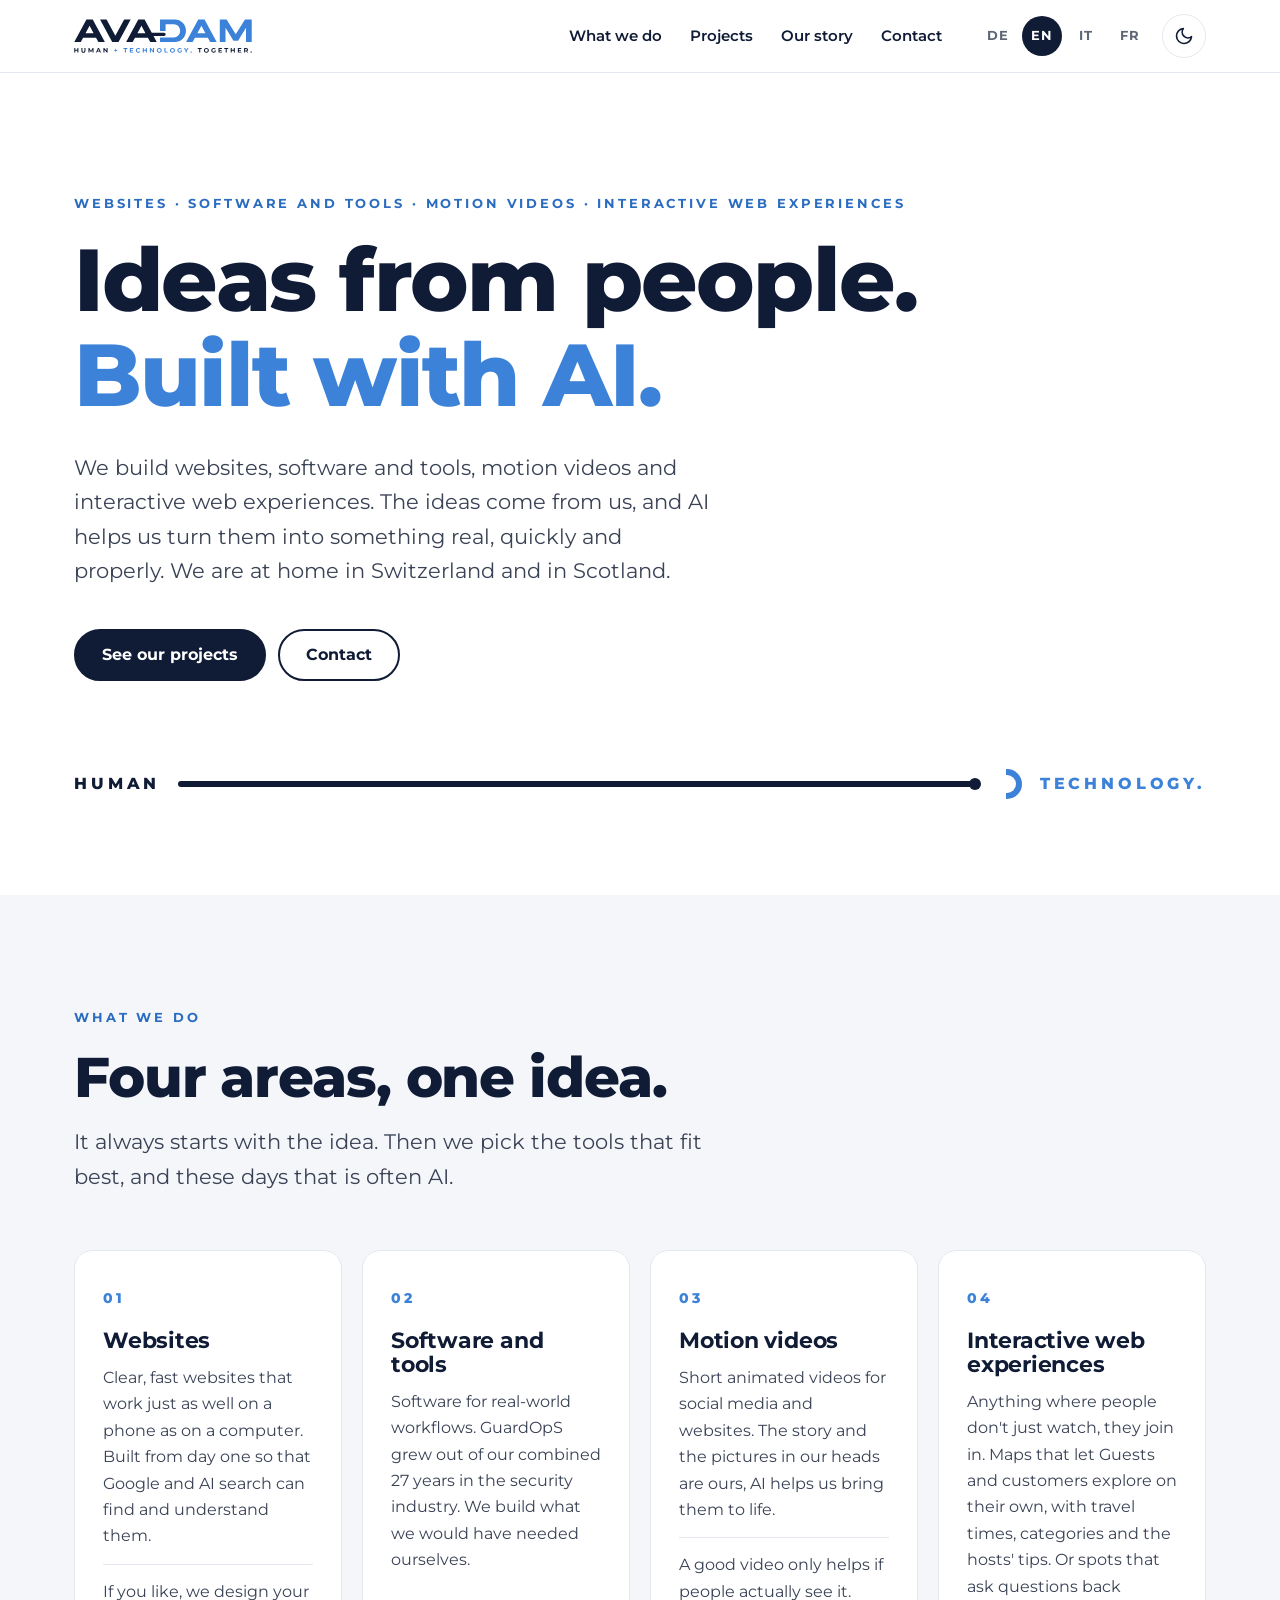
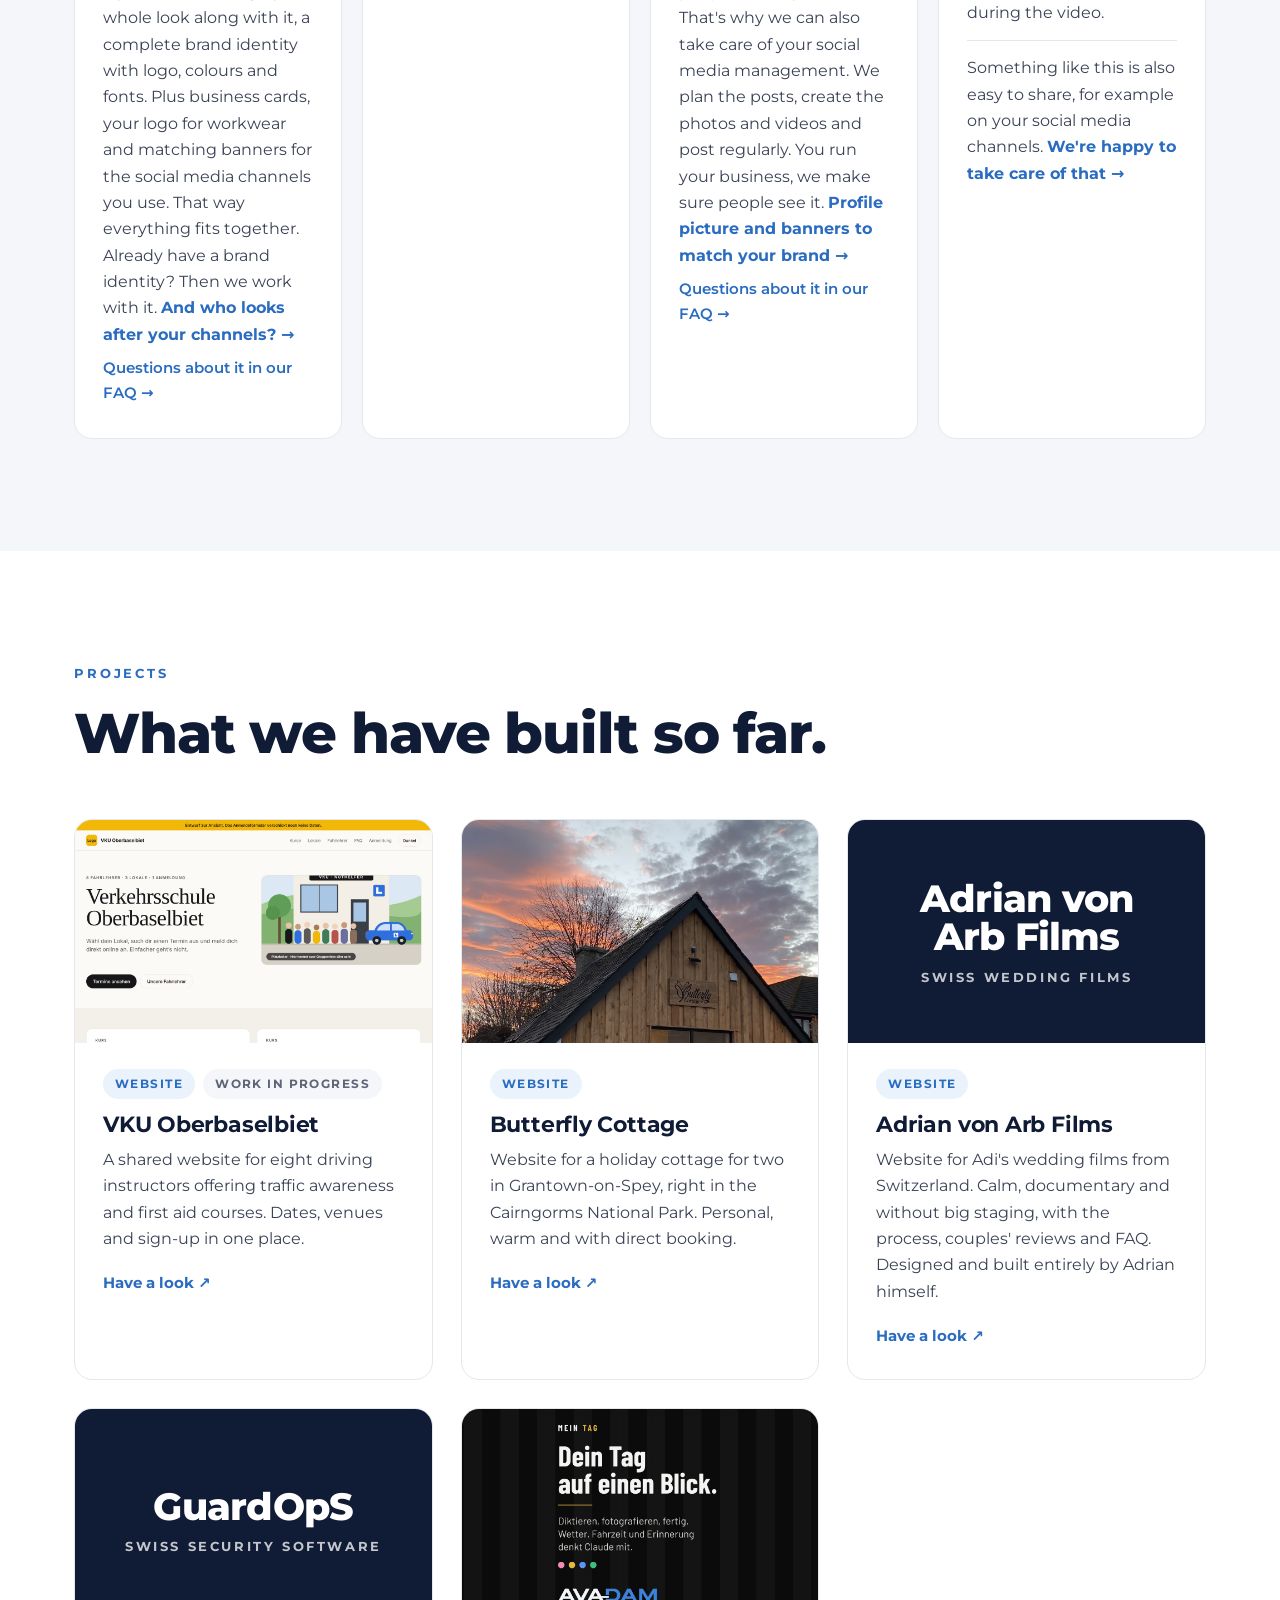
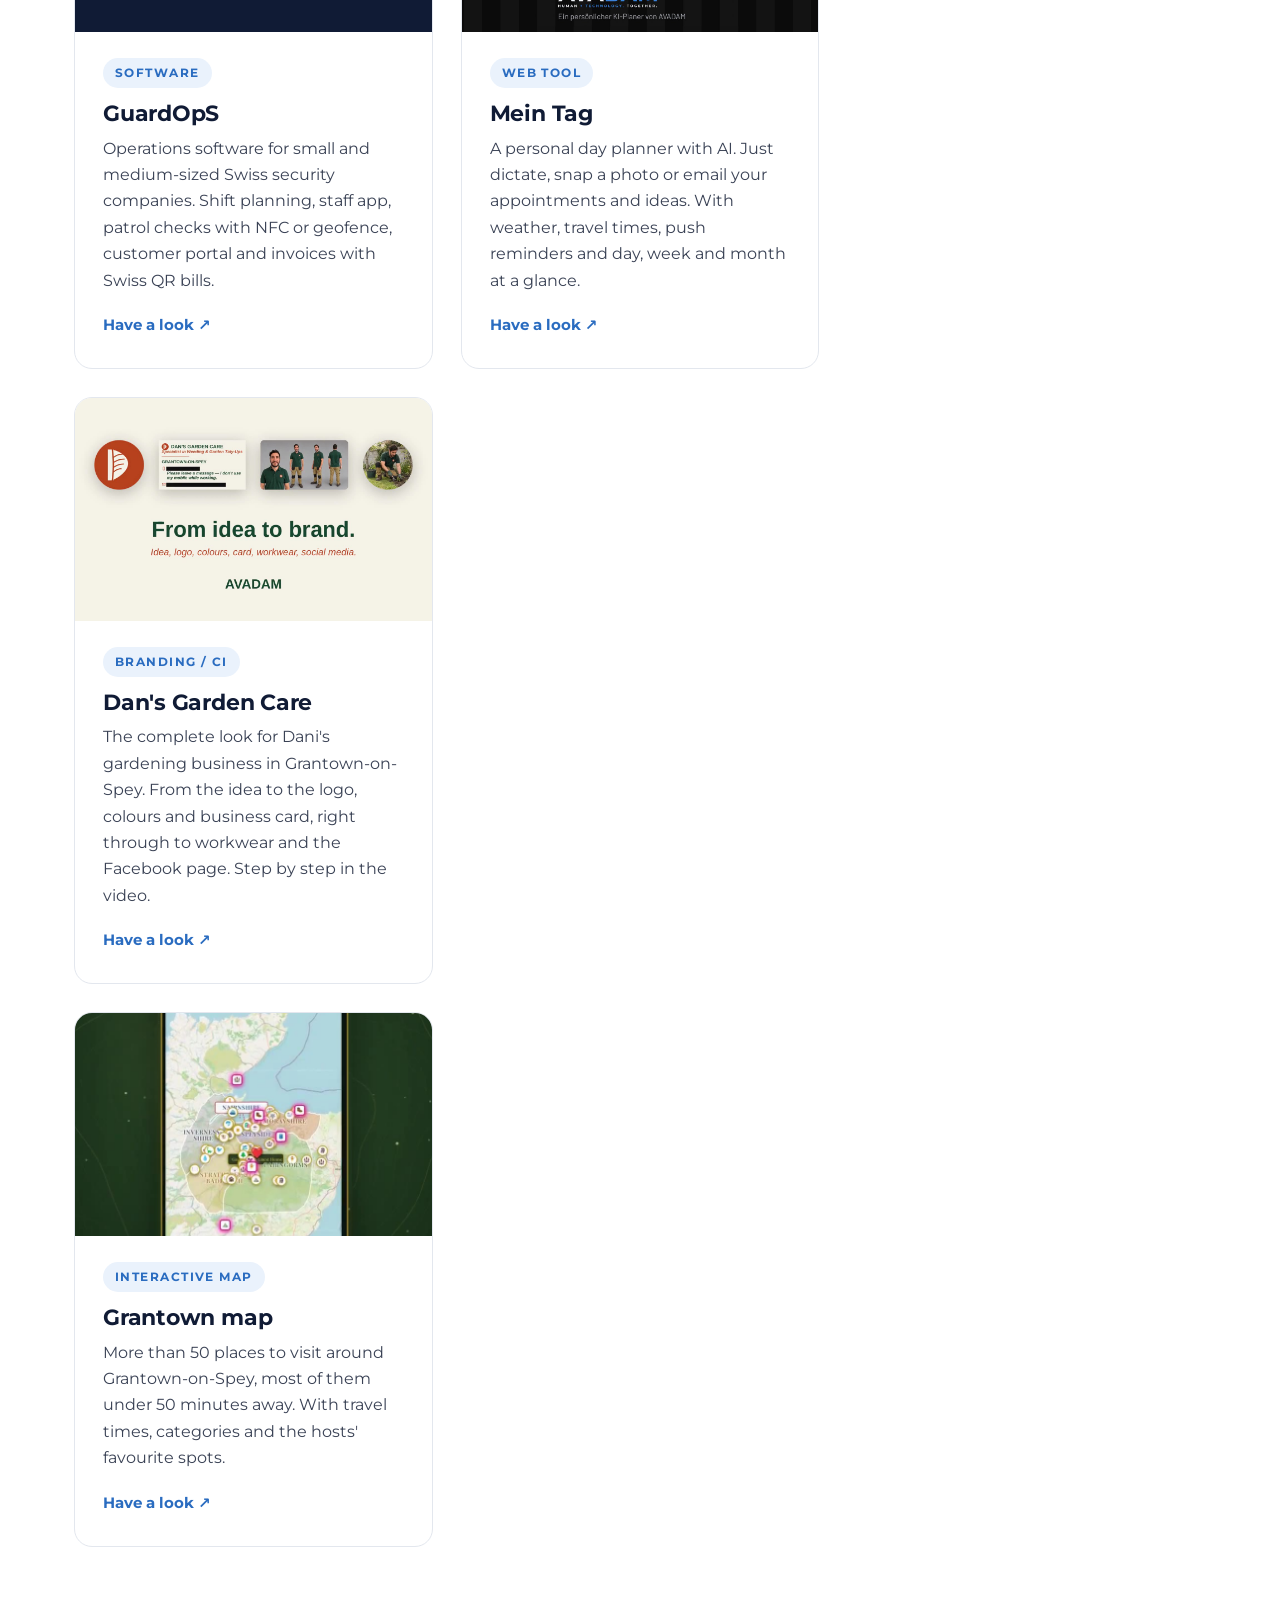
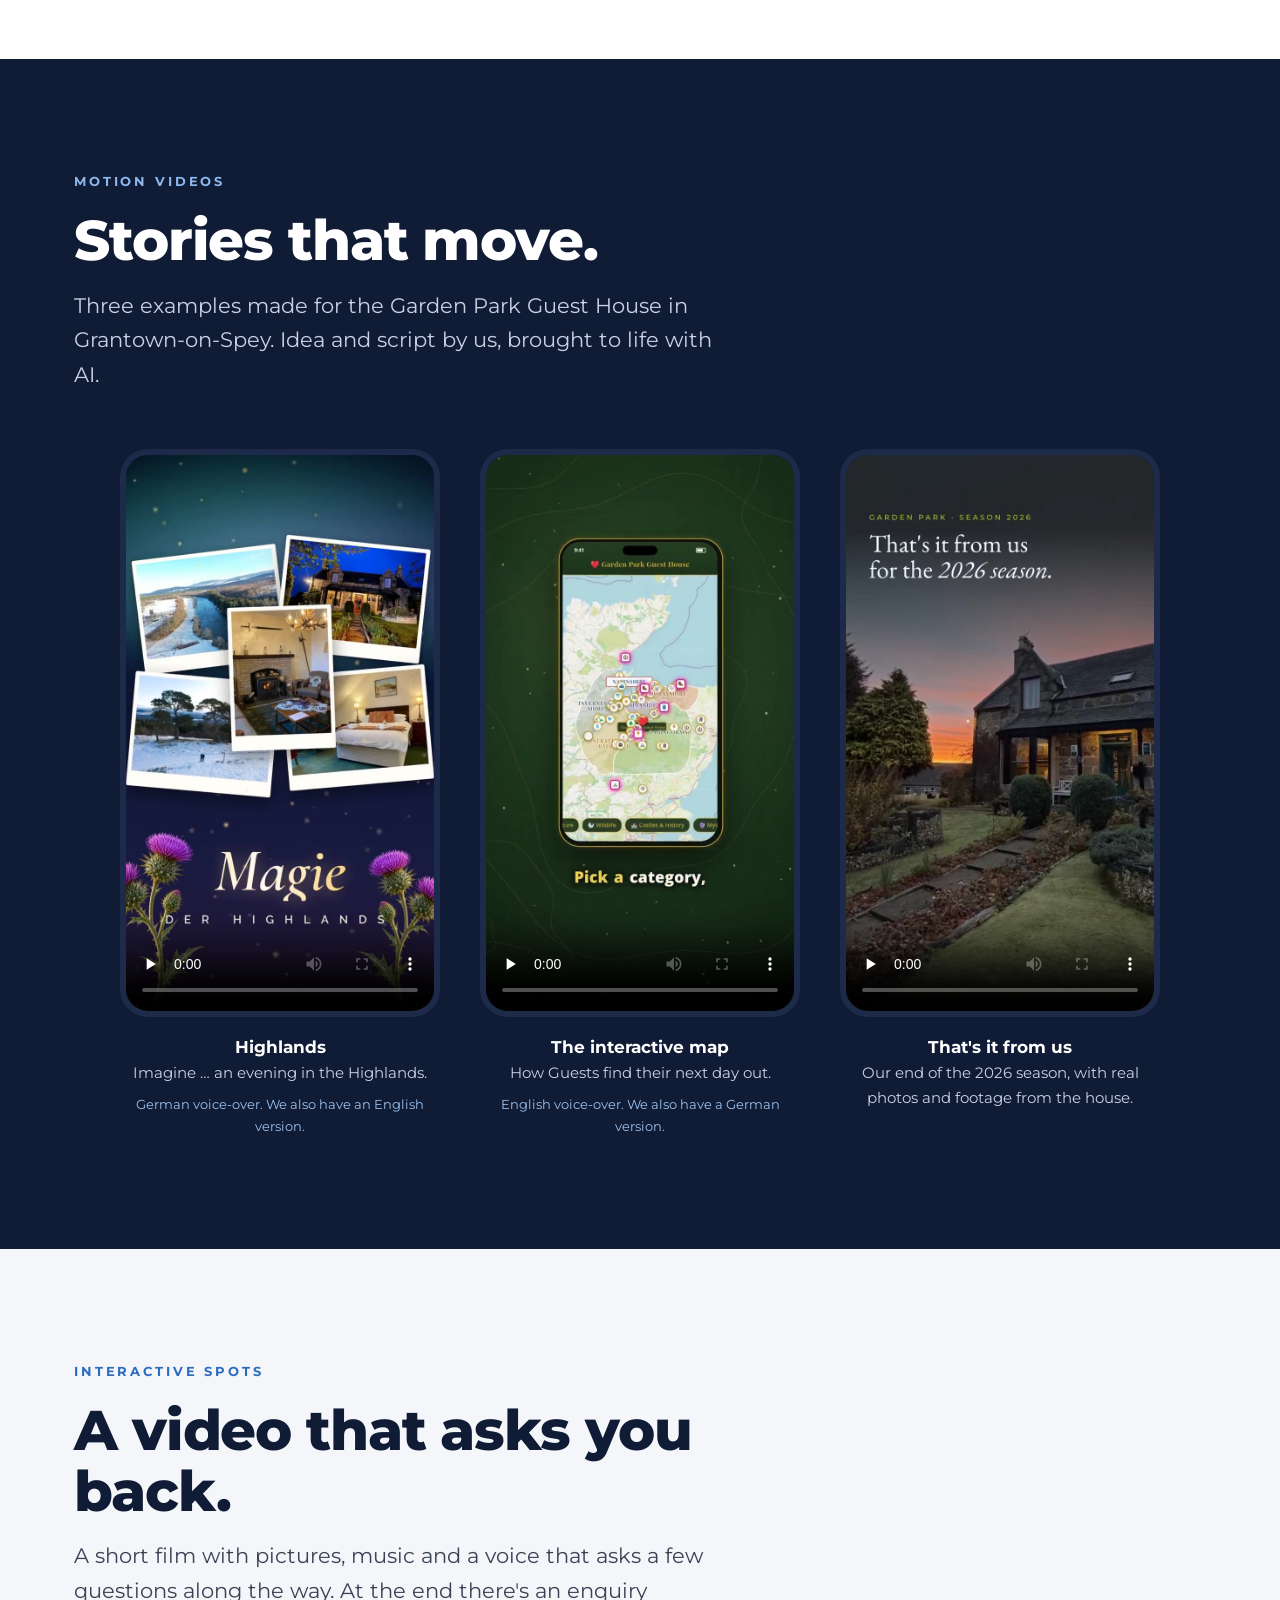
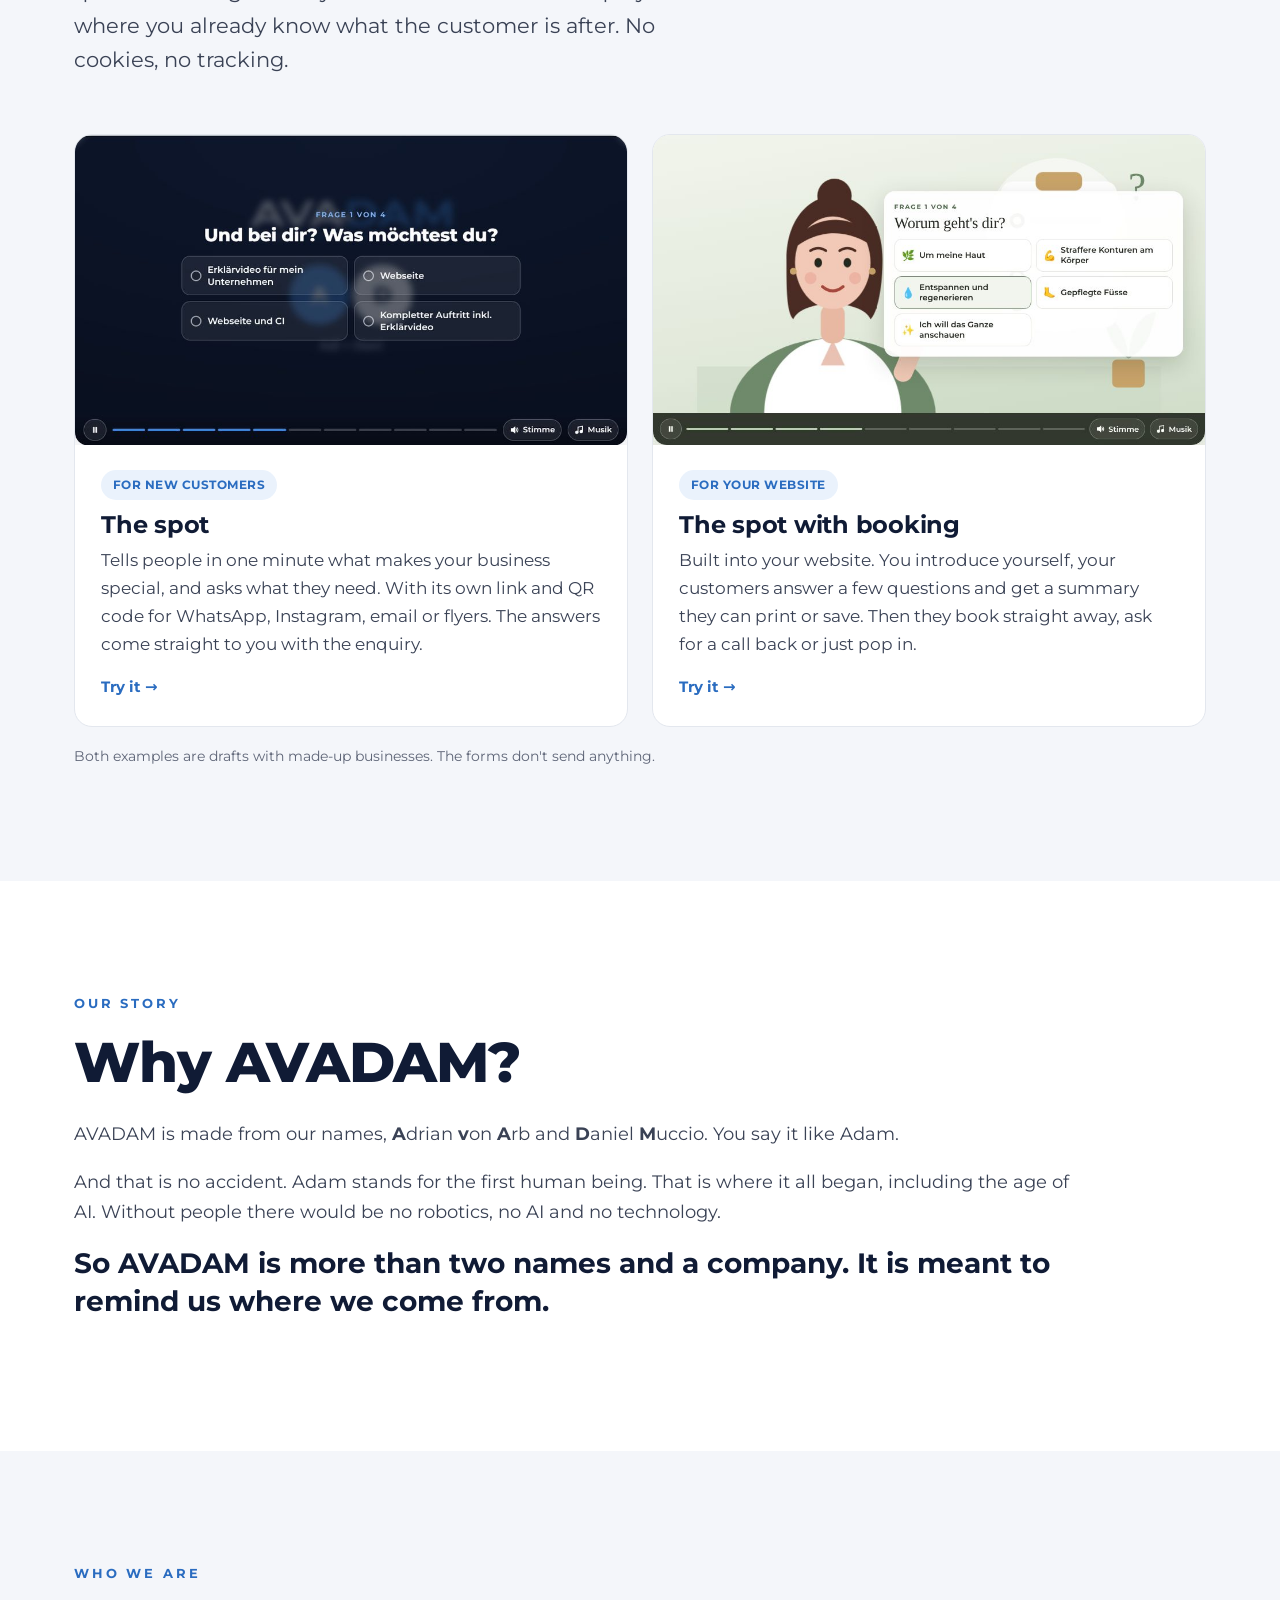
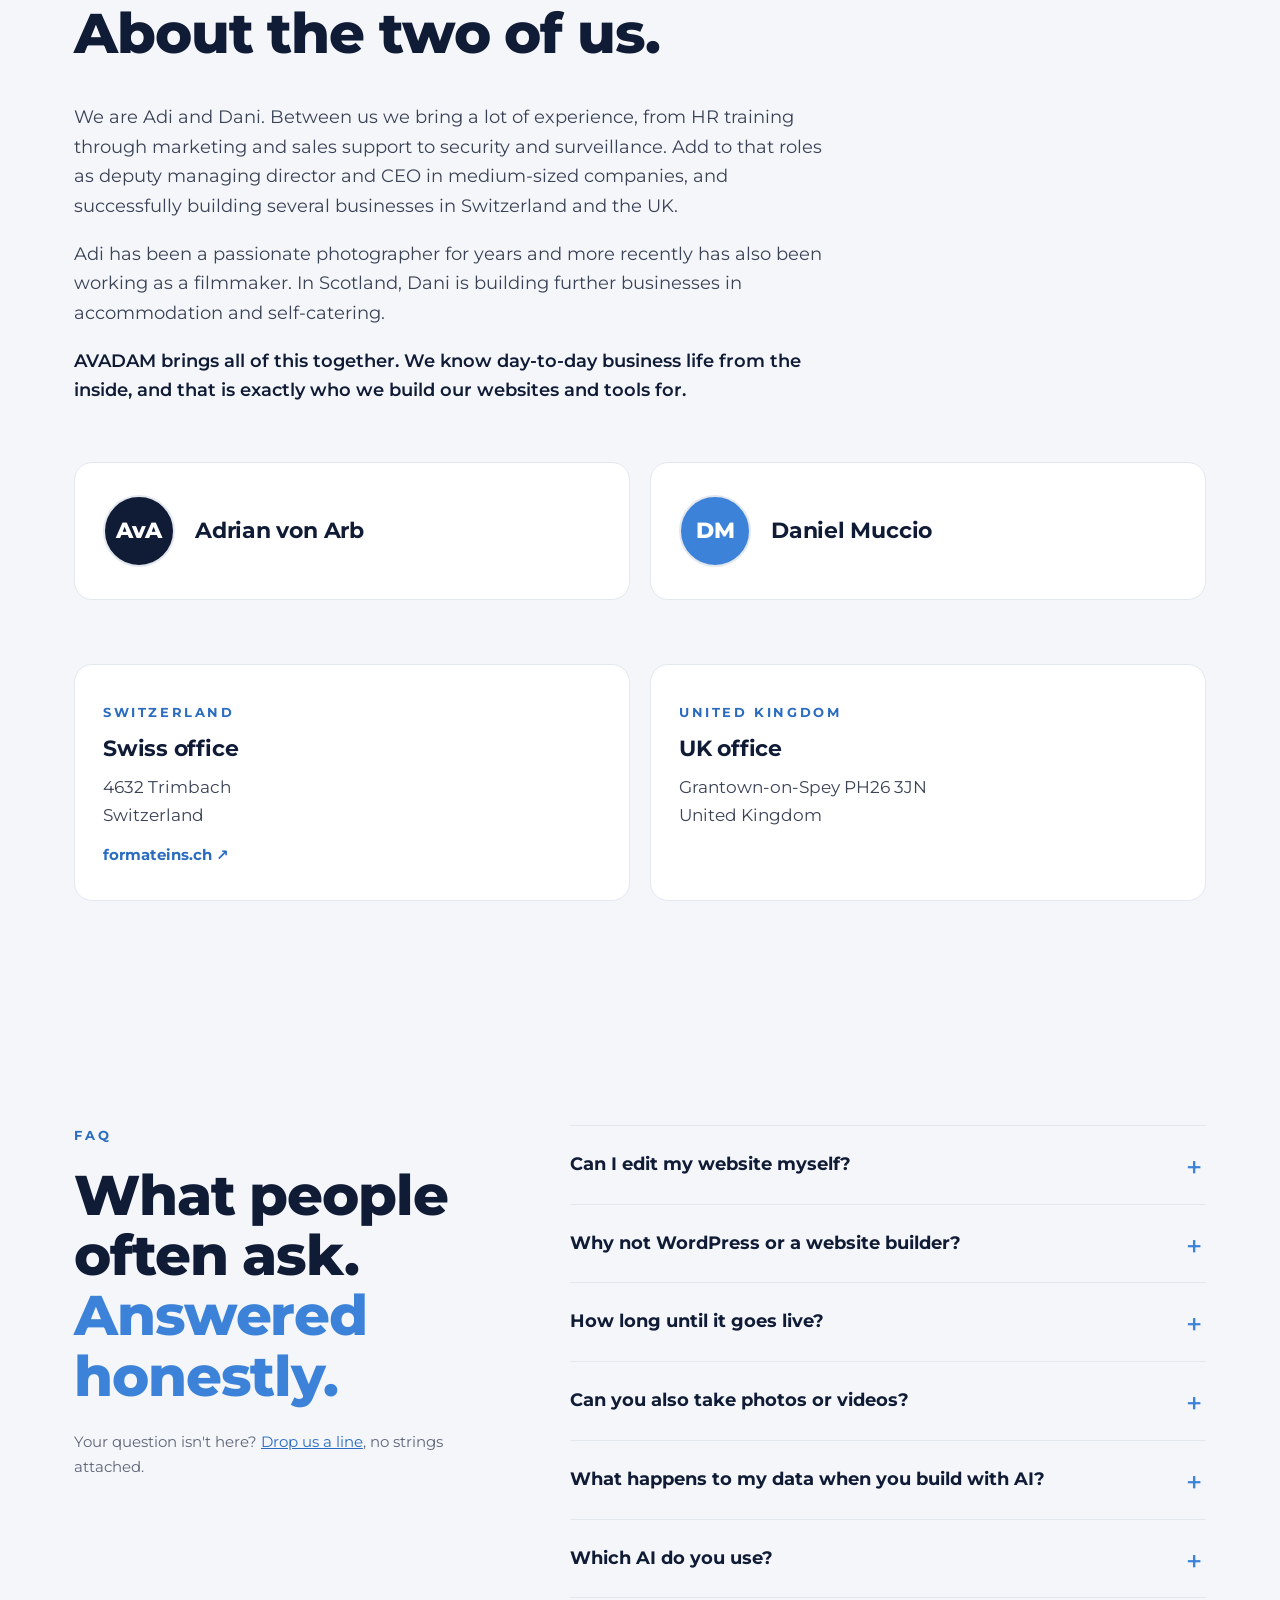
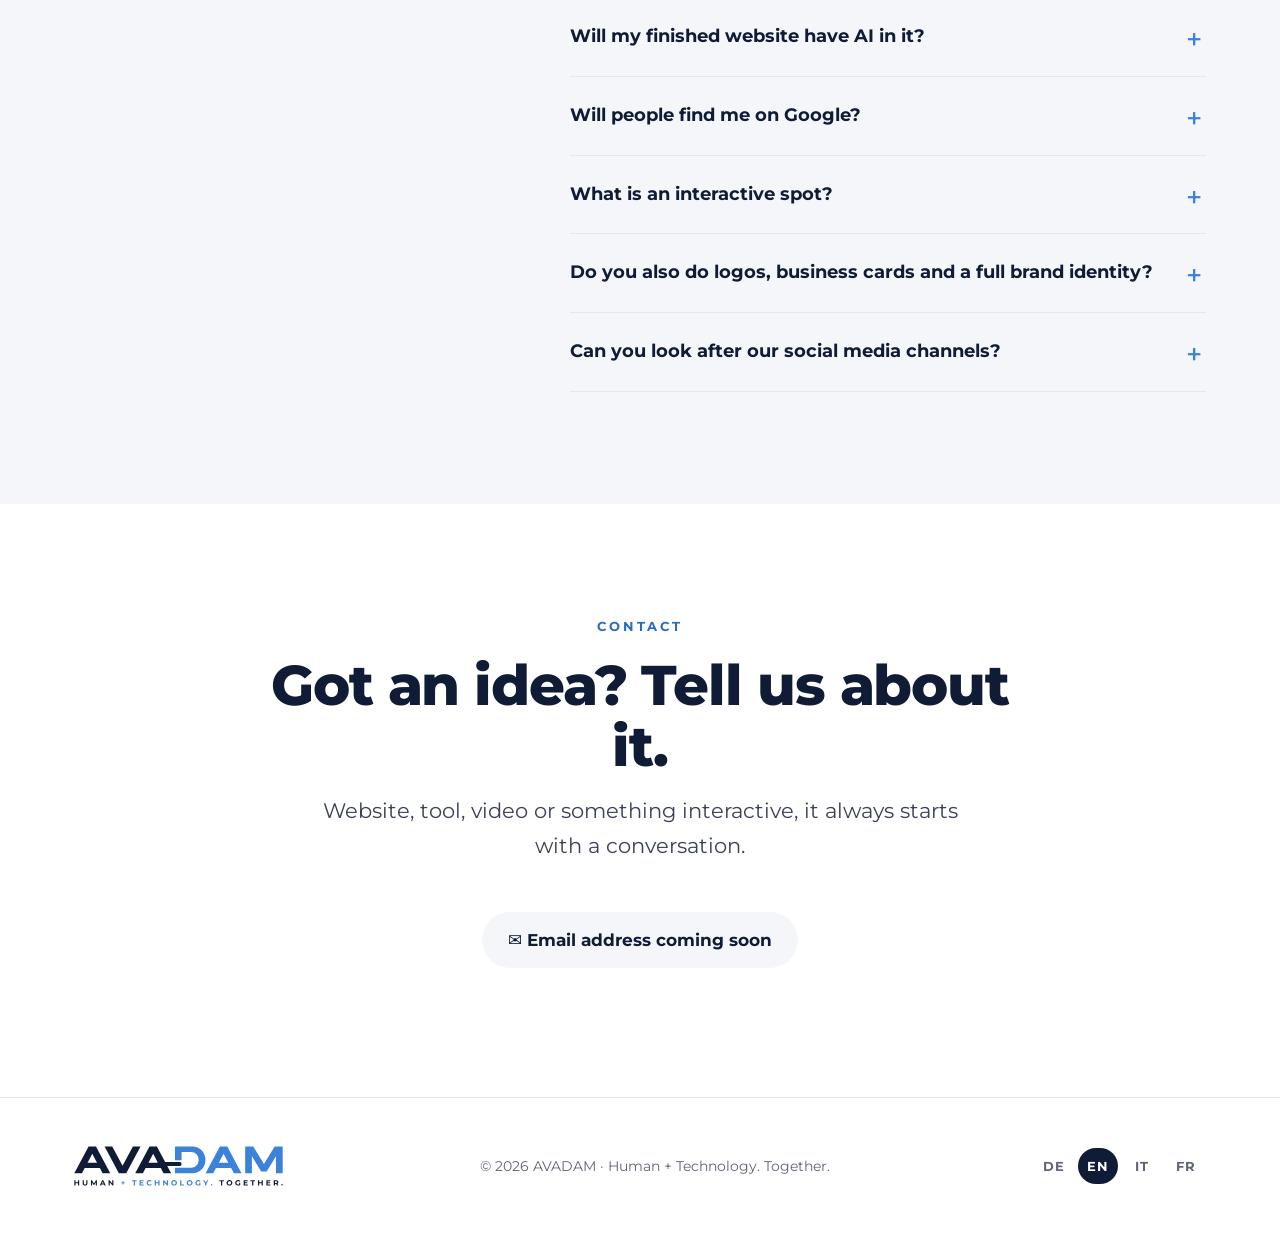
==== commit 27506d76: "Interaktive Karten heissen jetzt Interaktive Web-Erlebnisse, in allen vier Sprachen Co-Authored-By: " ====
--- a/en/index.html
+++ b/en/index.html
@@ -3,8 +3,8 @@
 <head>
 <meta charset="utf-8">
 <meta name="viewport" content="width=device-width, initial-scale=1">
-<title>AVADAM · Websites, software and tools, motion videos and interactive maps built with AI</title>
-<meta name="description" content="AVADAM builds websites, software and tools, motion videos and interactive maps. The ideas are ours, the build is done with AI. Based in Trimbach (Switzerland) and Grantown-on-Spey (Scotland).">
+<title>AVADAM · Websites, software and tools, motion videos and interactive web experiences built with AI</title>
+<meta name="description" content="AVADAM builds websites, software and tools, motion videos and interactive web experiences. The ideas are ours, the build is done with AI. Based in Trimbach (Switzerland) and Grantown-on-Spey (Scotland).">
 <meta name="robots" content="index, follow, max-image-preview:large, max-snippet:-1, max-video-preview:-1">
 <meta name="author" content="AVADAM · Adrian von Arb, Daniel Muccio">
 <link rel="canonical" href="https://avadam26.github.io/avadam/en/">
@@ -15,8 +15,8 @@
 <link rel="alternate" hreflang="x-default" href="https://avadam26.github.io/avadam/">
 <meta property="og:type" content="website">
 <meta property="og:site_name" content="AVADAM">
-<meta property="og:title" content="AVADAM · Websites, software and tools, motion videos and interactive maps built with AI">
-<meta property="og:description" content="AVADAM builds websites, software and tools, motion videos and interactive maps. The ideas are ours, the build is done with AI. Based in Trimbach (Switzerland) and Grantown-on-Spey (Scotland).">
+<meta property="og:title" content="AVADAM · Websites, software and tools, motion videos and interactive web experiences built with AI">
+<meta property="og:description" content="AVADAM builds websites, software and tools, motion videos and interactive web experiences. The ideas are ours, the build is done with AI. Based in Trimbach (Switzerland) and Grantown-on-Spey (Scotland).">
 <meta property="og:url" content="https://avadam26.github.io/avadam/en/">
 <meta property="og:image" content="https://avadam26.github.io/avadam/assets/og-image.png">
 <meta property="og:image:width" content="1200">
@@ -52,7 +52,7 @@
    "logo": "https://avadam26.github.io/avadam/assets/avadam-logo.svg",
    "image": "https://avadam26.github.io/avadam/assets/og-image.png",
    "slogan": "Human + Technology. Together.",
-   "description": "AVADAM builds websites, software and tools, motion videos and interactive maps. The ideas are ours, the build is done with AI. Based in Trimbach (Switzerland) and Grantown-on-Spey (Scotland).",
+   "description": "AVADAM builds websites, software and tools, motion videos and interactive web experiences. The ideas are ours, the build is done with AI. Based in Trimbach (Switzerland) and Grantown-on-Spey (Scotland).",
    "founder": [
     {
      "@type": "Person",
@@ -84,6 +84,7 @@
     "Software development",
     "Motion design",
     "Interactive maps",
+    "Interactive web experiences",
     "Artificial intelligence",
     "SEO"
    ],
@@ -113,8 +114,8 @@
    "@type": "WebPage",
    "@id": "https://avadam26.github.io/avadam/en/#page",
    "url": "https://avadam26.github.io/avadam/en/",
-   "name": "AVADAM · Websites, software and tools, motion videos and interactive maps built with AI",
-   "description": "AVADAM builds websites, software and tools, motion videos and interactive maps. The ideas are ours, the build is done with AI. Based in Trimbach (Switzerland) and Grantown-on-Spey (Scotland).",
+   "name": "AVADAM · Websites, software and tools, motion videos and interactive web experiences built with AI",
+   "description": "AVADAM builds websites, software and tools, motion videos and interactive web experiences. The ideas are ours, the build is done with AI. Based in Trimbach (Switzerland) and Grantown-on-Spey (Scotland).",
    "inLanguage": "en",
    "isPartOf": {
     "@id": "https://avadam26.github.io/avadam/#website"
@@ -373,9 +374,9 @@
 <main id="inhalt">
 <section class="hero" aria-labelledby="h1">
 <div class="wrap">
-<span class="eyebrow">Websites · Software and tools · Motion videos · Interactive maps</span>
+<span class="eyebrow">Websites · Software and tools · Motion videos · Interactive web experiences</span>
 <h1 id="h1">Ideas from people. <span class="accent">Built with AI.</span></h1>
-<p class="lead">We build websites, software and tools, motion videos and interactive maps. The ideas come from us, and AI helps us turn them into something real, quickly and properly. We are at home in Switzerland and in Scotland.</p>
+<p class="lead">We build websites, software and tools, motion videos and interactive web experiences. The ideas come from us, and AI helps us turn them into something real, quickly and properly. We are at home in Switzerland and in Scotland.</p>
 <div class="btns"><a class="btn primary" href="#projekte">See our projects</a><a class="btn ghost" href="#kontakt">Contact</a></div>
 <div class="cable" aria-hidden="true"><span class="h">HUMAN</span><span class="wire"></span><span class="gap"></span><span class="socket"></span><span class="t">TECHNOLOGY.</span></div>
 </div>
@@ -384,7 +385,7 @@
 <section id="bereiche" class="areas" aria-labelledby="h-areas">
 <div class="wrap">
 <div class="head"><span class="eyebrow">What we do</span><h2 id="h-areas">Four areas, one idea.</h2><p class="lead">It always starts with the idea. Then we pick the tools that fit best, and these days that is often AI.</p></div>
-<div class="grid4"><article class="card"><span class="num">01</span><h3>Websites</h3><p>Clear, fast websites that work just as well on a phone as on a computer. Built from day one so that Google and AI search can find and understand them.</p><p class="extra" id="ci">If you like, we design your whole look along with it, a complete brand identity with logo, colours and fonts. Plus business cards, your logo for workwear and matching banners for the social media channels you use. That way everything fits together. Already have a brand identity? Then we work with it. <a href="#social-media">And who looks after your channels? →</a><br><a class="faqlink" href="#faq-ci">Questions about it in our FAQ →</a></p></article><article class="card"><span class="num">02</span><h3>Software and tools</h3><p>Software for real-world workflows. GuardOpS grew out of our combined 27 years in the security industry. We build what we would have needed ourselves.</p></article><article class="card"><span class="num">03</span><h3>Motion videos</h3><p>Short animated videos for social media and websites. The story and the pictures in our heads are ours, AI helps us bring them to life.</p><p class="extra" id="social-media">A good video only helps if people actually see it. That&#x27;s why we can also take care of your social media management. We plan the posts, create the photos and videos and post regularly. You run your business, we make sure people see it. <a href="#ci">Profile picture and banners to match your brand →</a><br><a class="faqlink" href="#faq-social-media">Questions about it in our FAQ →</a></p></article><article class="card"><span class="num">04</span><h3>Interactive maps</h3><p>Maps that let Guests and customers explore on their own, with travel times, categories and the hosts&#x27; personal tips.</p><p class="extra">A map like this is also easy to share, for example on your social media channels. <a href="#social-media">We&#x27;re happy to take care of that →</a></p></article></div>
+<div class="grid4"><article class="card"><span class="num">01</span><h3>Websites</h3><p>Clear, fast websites that work just as well on a phone as on a computer. Built from day one so that Google and AI search can find and understand them.</p><p class="extra" id="ci">If you like, we design your whole look along with it, a complete brand identity with logo, colours and fonts. Plus business cards, your logo for workwear and matching banners for the social media channels you use. That way everything fits together. Already have a brand identity? Then we work with it. <a href="#social-media">And who looks after your channels? →</a><br><a class="faqlink" href="#faq-ci">Questions about it in our FAQ →</a></p></article><article class="card"><span class="num">02</span><h3>Software and tools</h3><p>Software for real-world workflows. GuardOpS grew out of our combined 27 years in the security industry. We build what we would have needed ourselves.</p></article><article class="card"><span class="num">03</span><h3>Motion videos</h3><p>Short animated videos for social media and websites. The story and the pictures in our heads are ours, AI helps us bring them to life.</p><p class="extra" id="social-media">A good video only helps if people actually see it. That&#x27;s why we can also take care of your social media management. We plan the posts, create the photos and videos and post regularly. You run your business, we make sure people see it. <a href="#ci">Profile picture and banners to match your brand →</a><br><a class="faqlink" href="#faq-social-media">Questions about it in our FAQ →</a></p></article><article class="card"><span class="num">04</span><h3>Interactive web experiences</h3><p>Anything where people don&#x27;t just watch, they join in. Maps that let Guests and customers explore on their own, with travel times, categories and the hosts&#x27; tips. Or spots that ask questions back during the video.</p><p class="extra">Something like this is also easy to share, for example on your social media channels. <a href="#social-media">We&#x27;re happy to take care of that →</a></p></article></div>
 </div>
 </section>
 
@@ -452,7 +453,7 @@
 
 <section id="kontakt" class="contact" aria-labelledby="h-contact">
 <div class="wrap">
-<div class="head"><span class="eyebrow">Contact</span><h2 id="h-contact">Got an idea? Tell us about it.</h2><p class="lead" style="margin:18px auto 0">Website, tool, video or map, it always starts with a conversation.</p></div>
+<div class="head"><span class="eyebrow">Contact</span><h2 id="h-contact">Got an idea? Tell us about it.</h2><p class="lead" style="margin:18px auto 0">Website, tool, video or something interactive, it always starts with a conversation.</p></div>
 <p class="mailbox">✉ Email address coming soon</p>
 </div>
 </section>
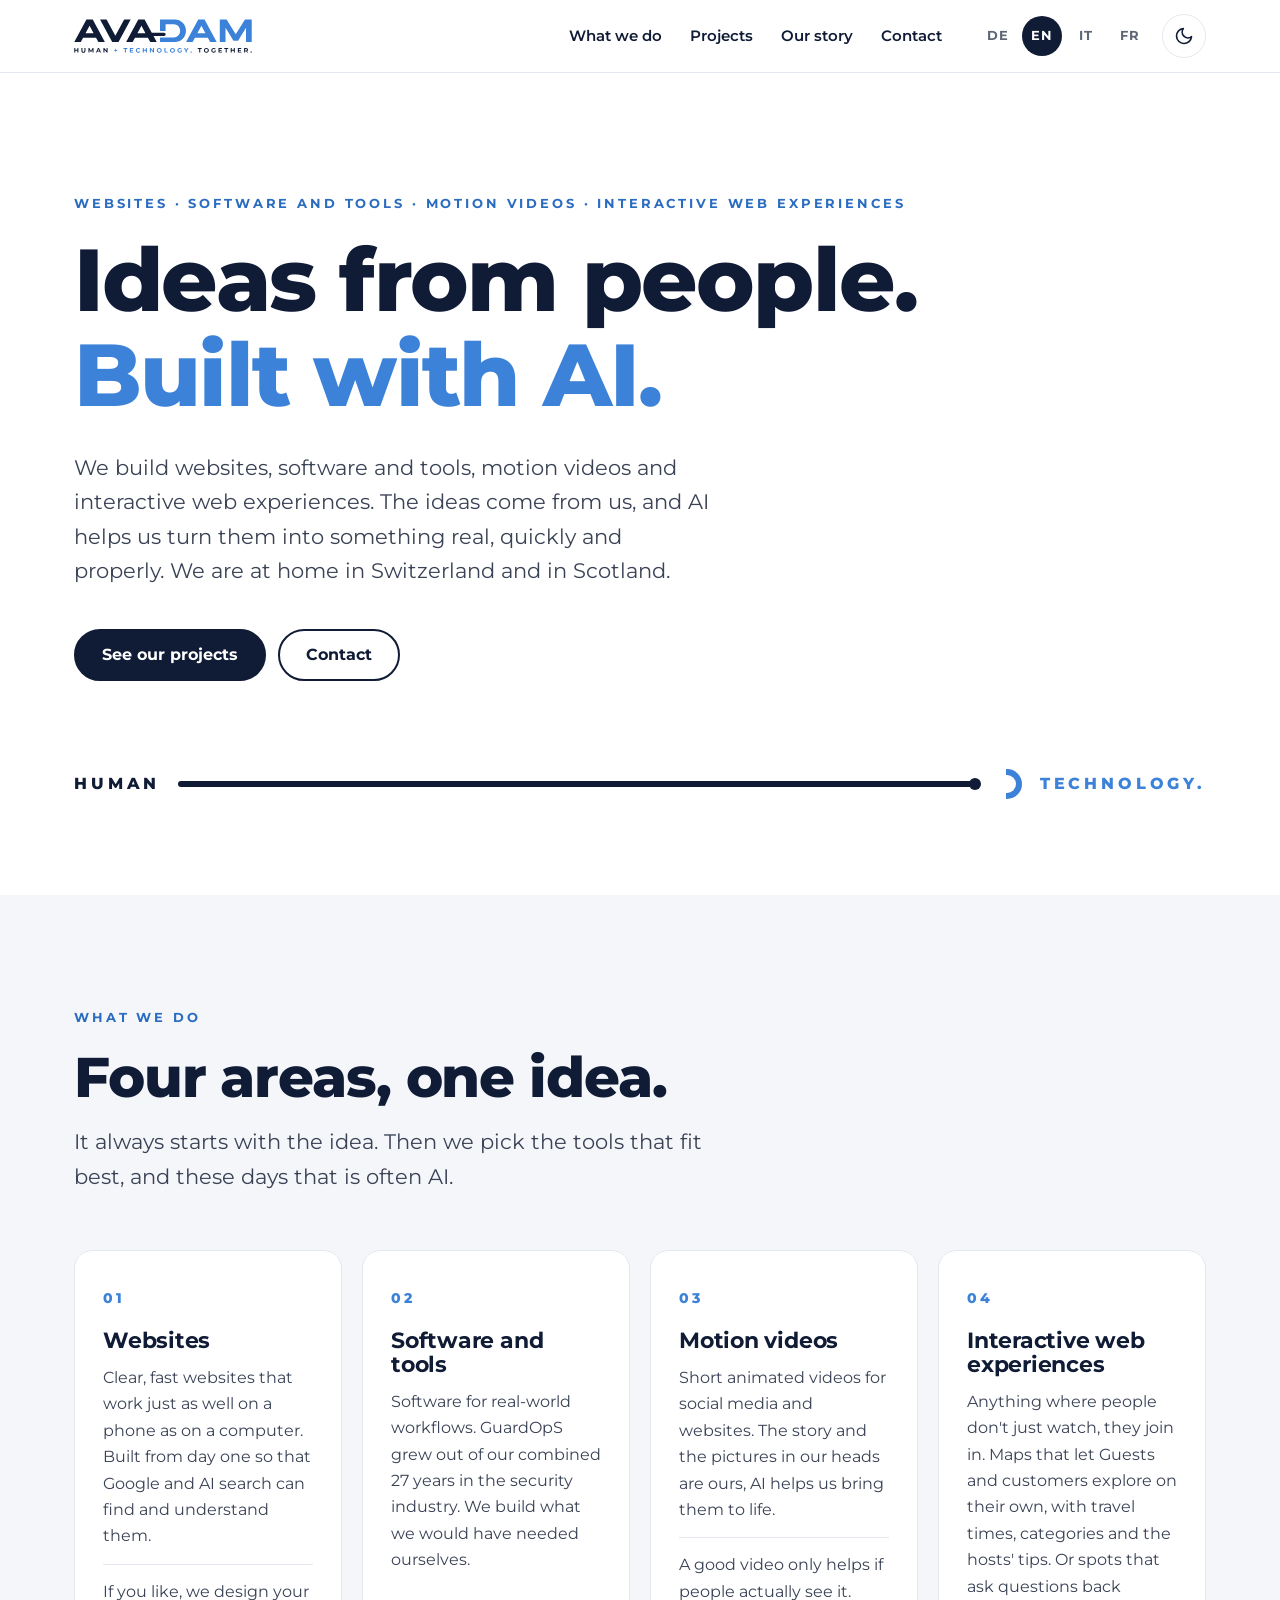
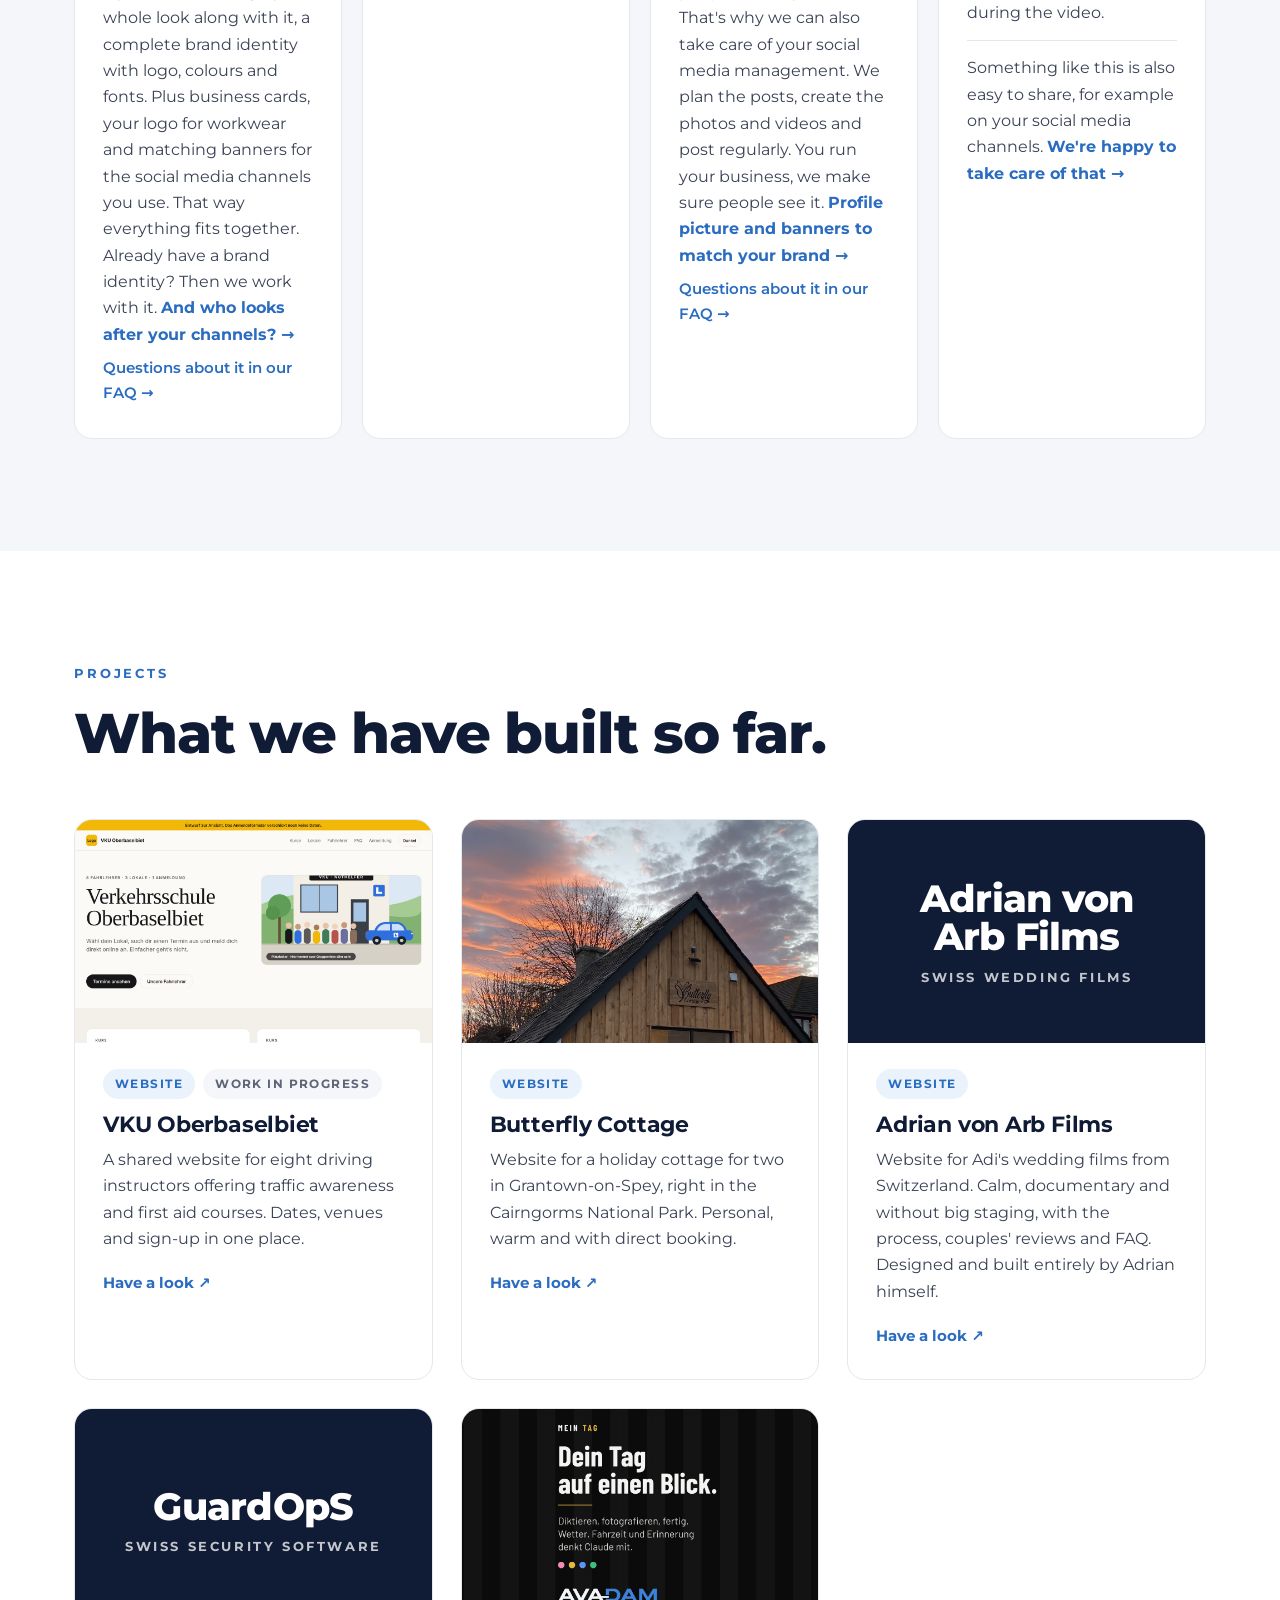
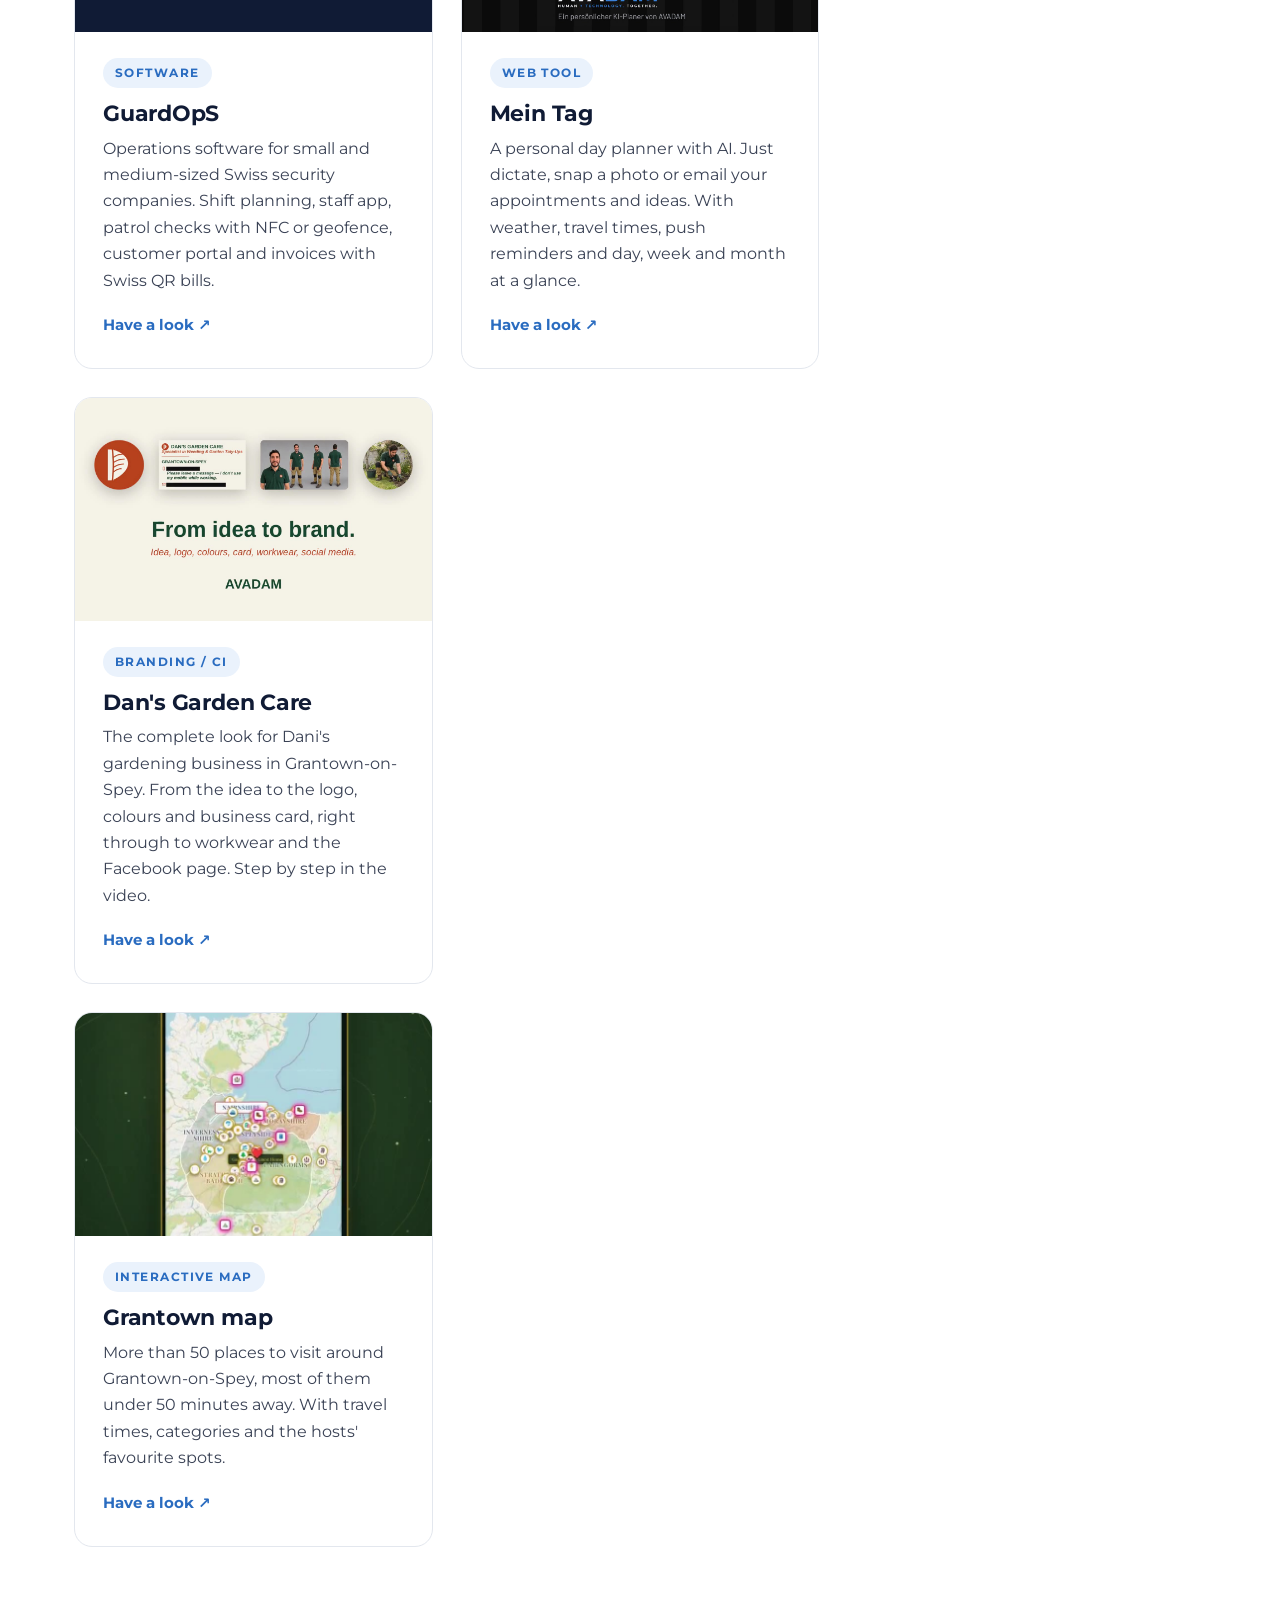
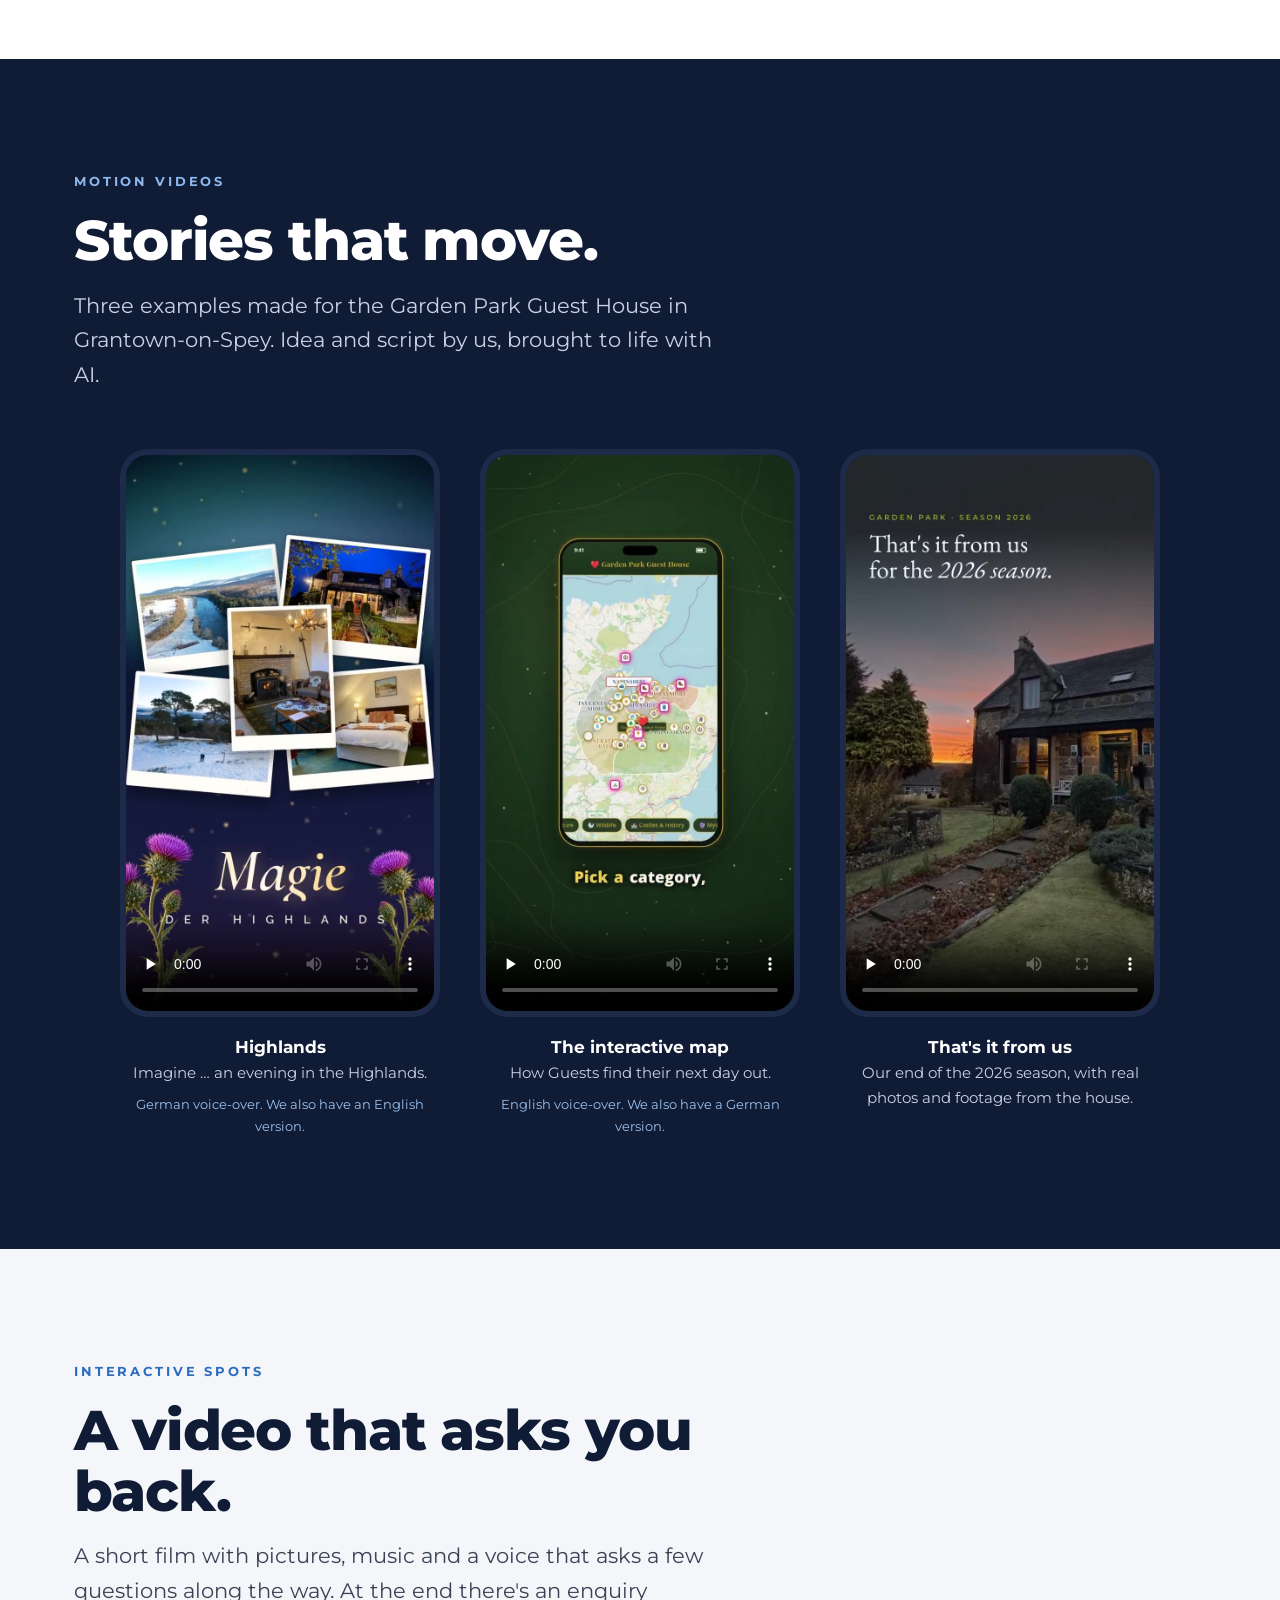
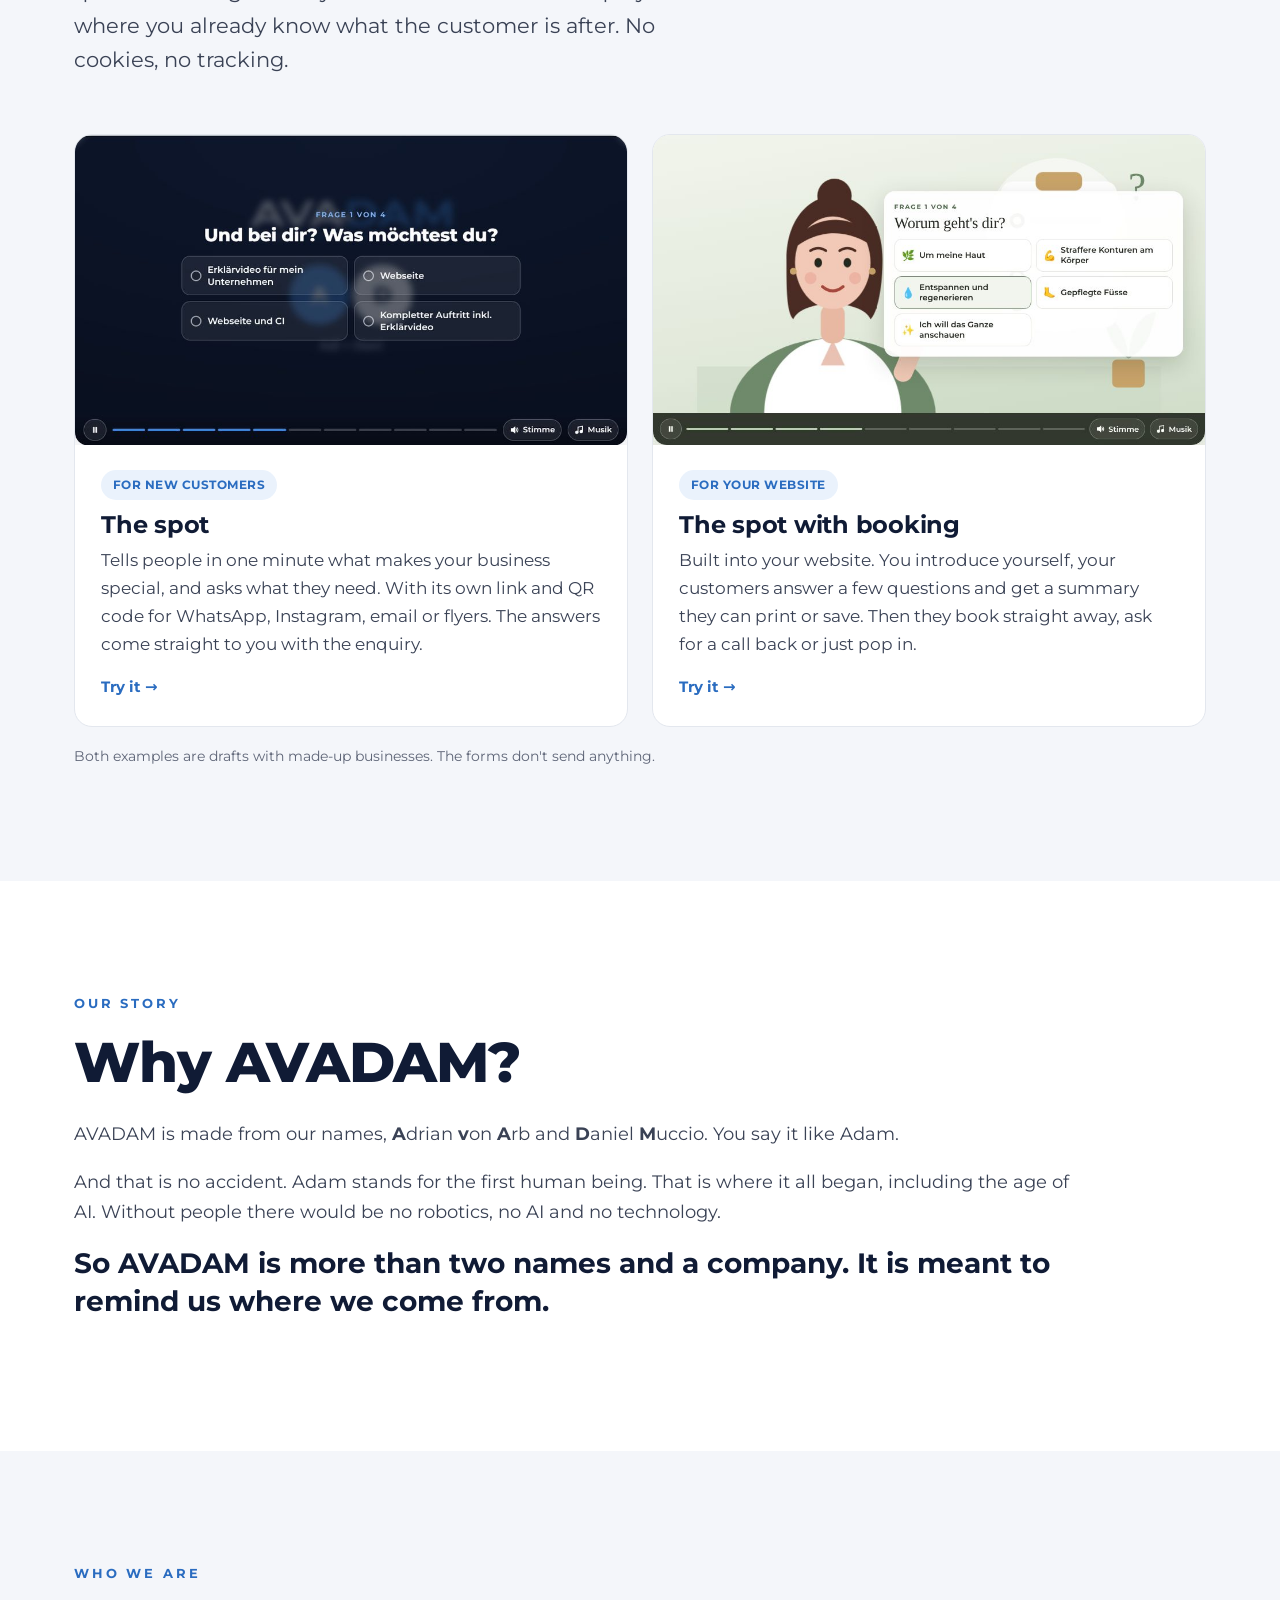
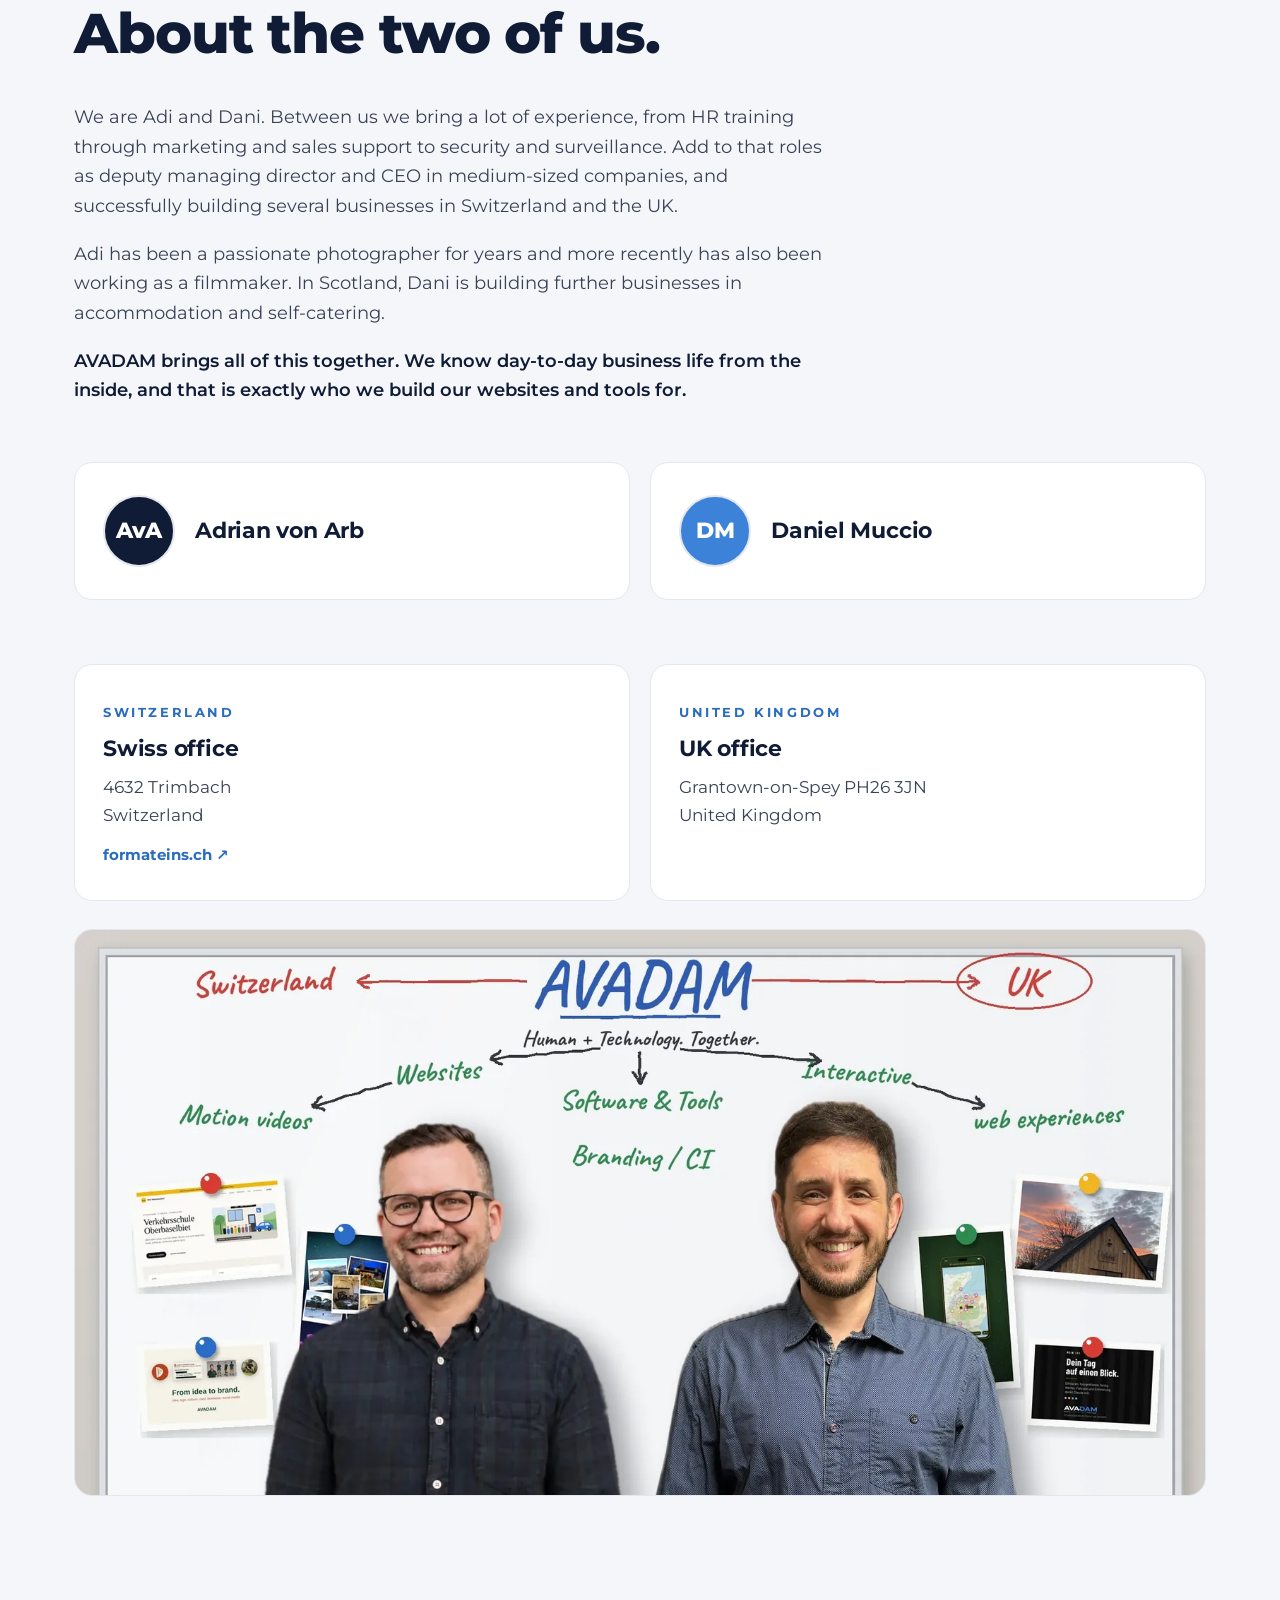
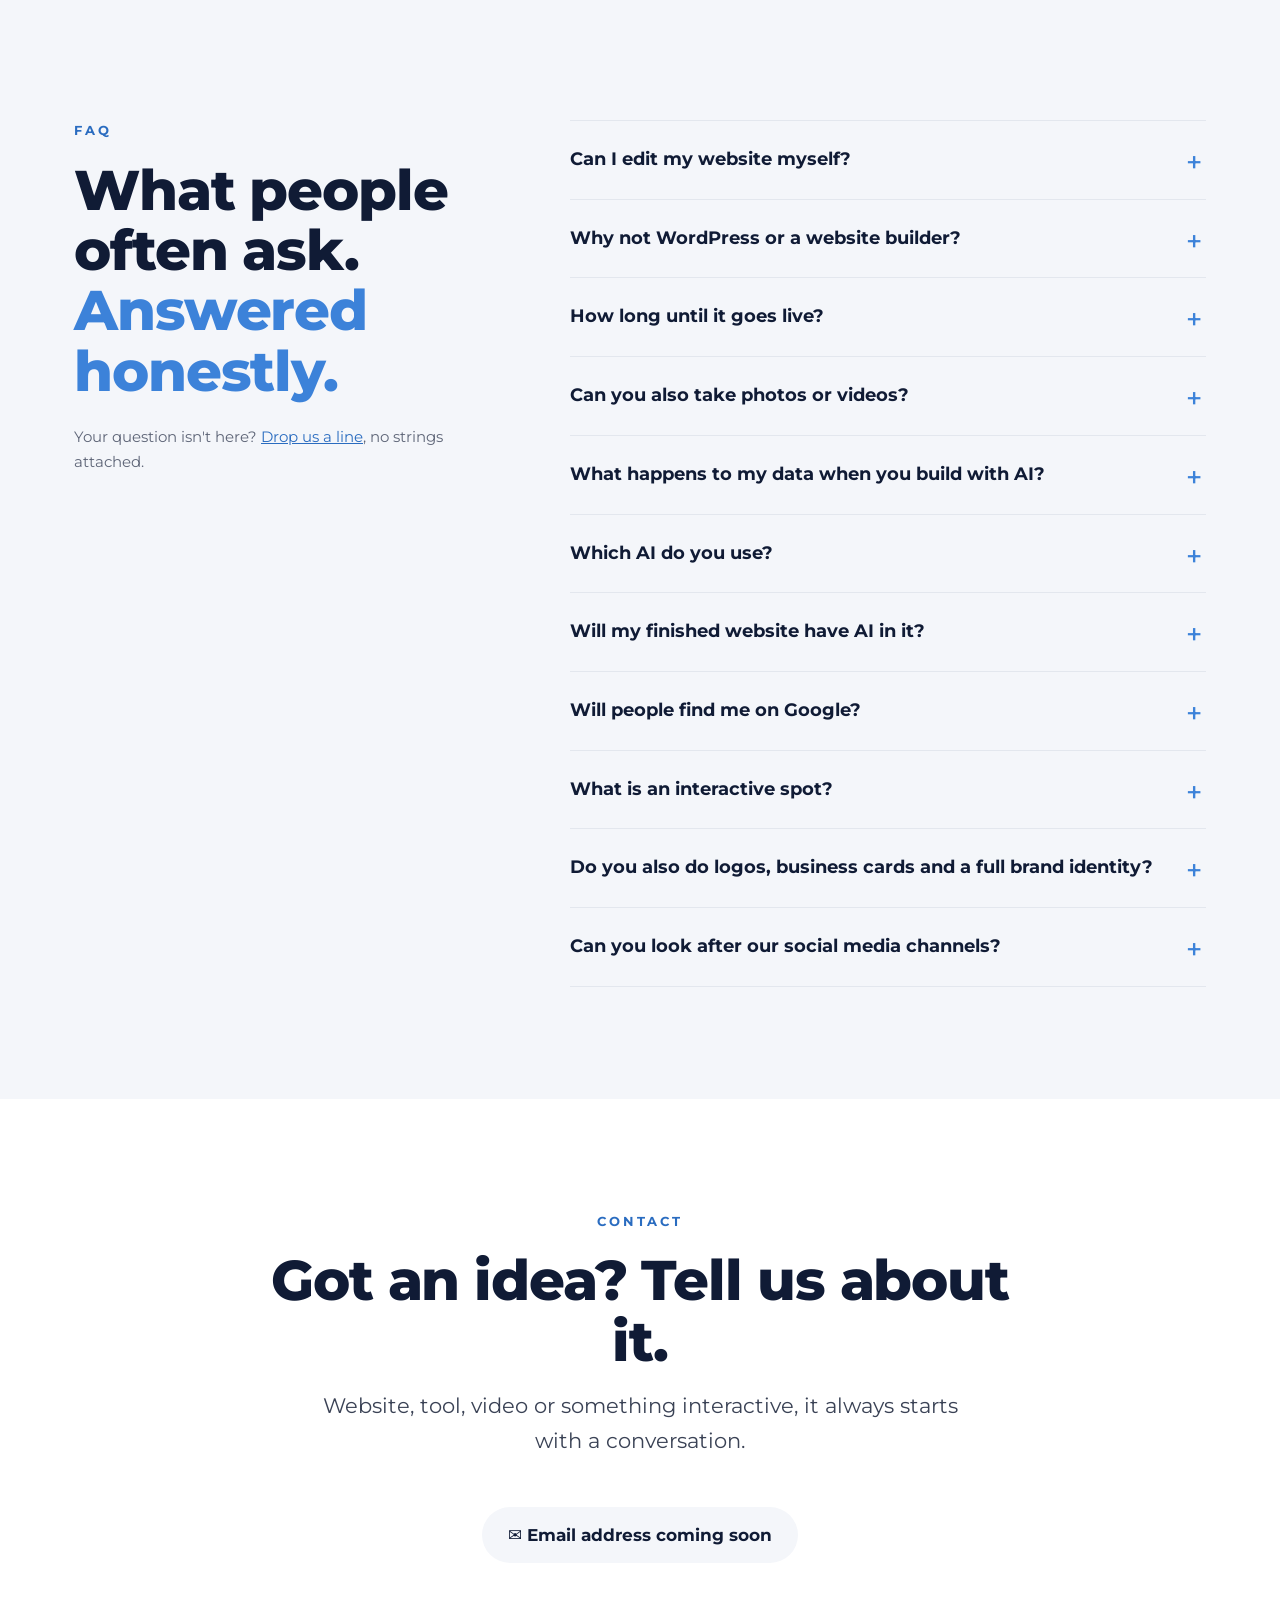
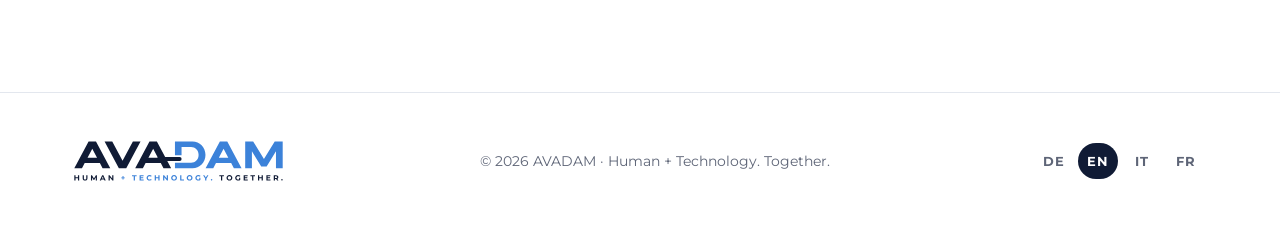
==== commit 9fed2473: "Whiteboard-Bild von Adi und Dani unter den Niederlassungen, alle vier Sprachen Co-Authored-By: Claud" ====
--- a/en/index.html
+++ b/en/index.html
@@ -426,6 +426,10 @@
 <div class="card person"><span class="mono b" aria-hidden="true">DM</span><h3>Daniel Muccio</h3></div>
 </div>
 <div class="places"><div class="card place"><span class="country">Switzerland</span><h3 style="margin-top:12px">Swiss office</h3><address>4632 Trimbach<br>Switzerland</address><a class="more" href="https://www.formateins.ch/" target="_blank" rel="noopener">formateins.ch ↗</a></div><div class="card place"><span class="country">United Kingdom</span><h3 style="margin-top:12px">UK office</h3><address>Grantown-on-Spey PH26 3JN<br>United Kingdom</address></div></div>
+<figure class="team-photo"><picture>
+<source type="image/webp" srcset="../media/team-whiteboard-800.webp 800w, ../media/team-whiteboard-1600.webp 1600w" sizes="(max-width:1200px) 100vw, 1120px">
+<img src="../media/team-whiteboard-1600.jpg" srcset="../media/team-whiteboard-800.jpg 800w, ../media/team-whiteboard-1600.jpg 1600w" sizes="(max-width:1200px) 100vw, 1120px" alt="Adrian von Arb and Daniel Muccio in front of a whiteboard showing AVADAM, our Swiss and UK offices, what we do and photos of our projects" width="1600" height="800" loading="lazy" decoding="async">
+</picture></figure>
 </div>
 </section>
 
--- a/assets/style.css
+++ b/assets/style.css
@@ -155,6 +155,8 @@
 /* Team und Standorte */
 .duo{display:grid;grid-template-columns:repeat(2,1fr);gap:20px;margin-bottom:64px}
 .places{display:grid;grid-template-columns:repeat(2,1fr);gap:20px}
+.team-photo{margin:28px 0 0}
+.team-photo img{display:block;width:100%;height:auto;border-radius:18px;border:1px solid var(--line)}
 @media (max-width:700px){.duo,.places{grid-template-columns:1fr}}
 .person{display:flex;align-items:center;gap:20px}
 .mono{width:72px;height:72px;flex:none;border-radius:50%;display:flex;align-items:center;justify-content:center;font-weight:800;font-size:22px;color:#fff;background:#101B35;border:2px solid var(--line)}
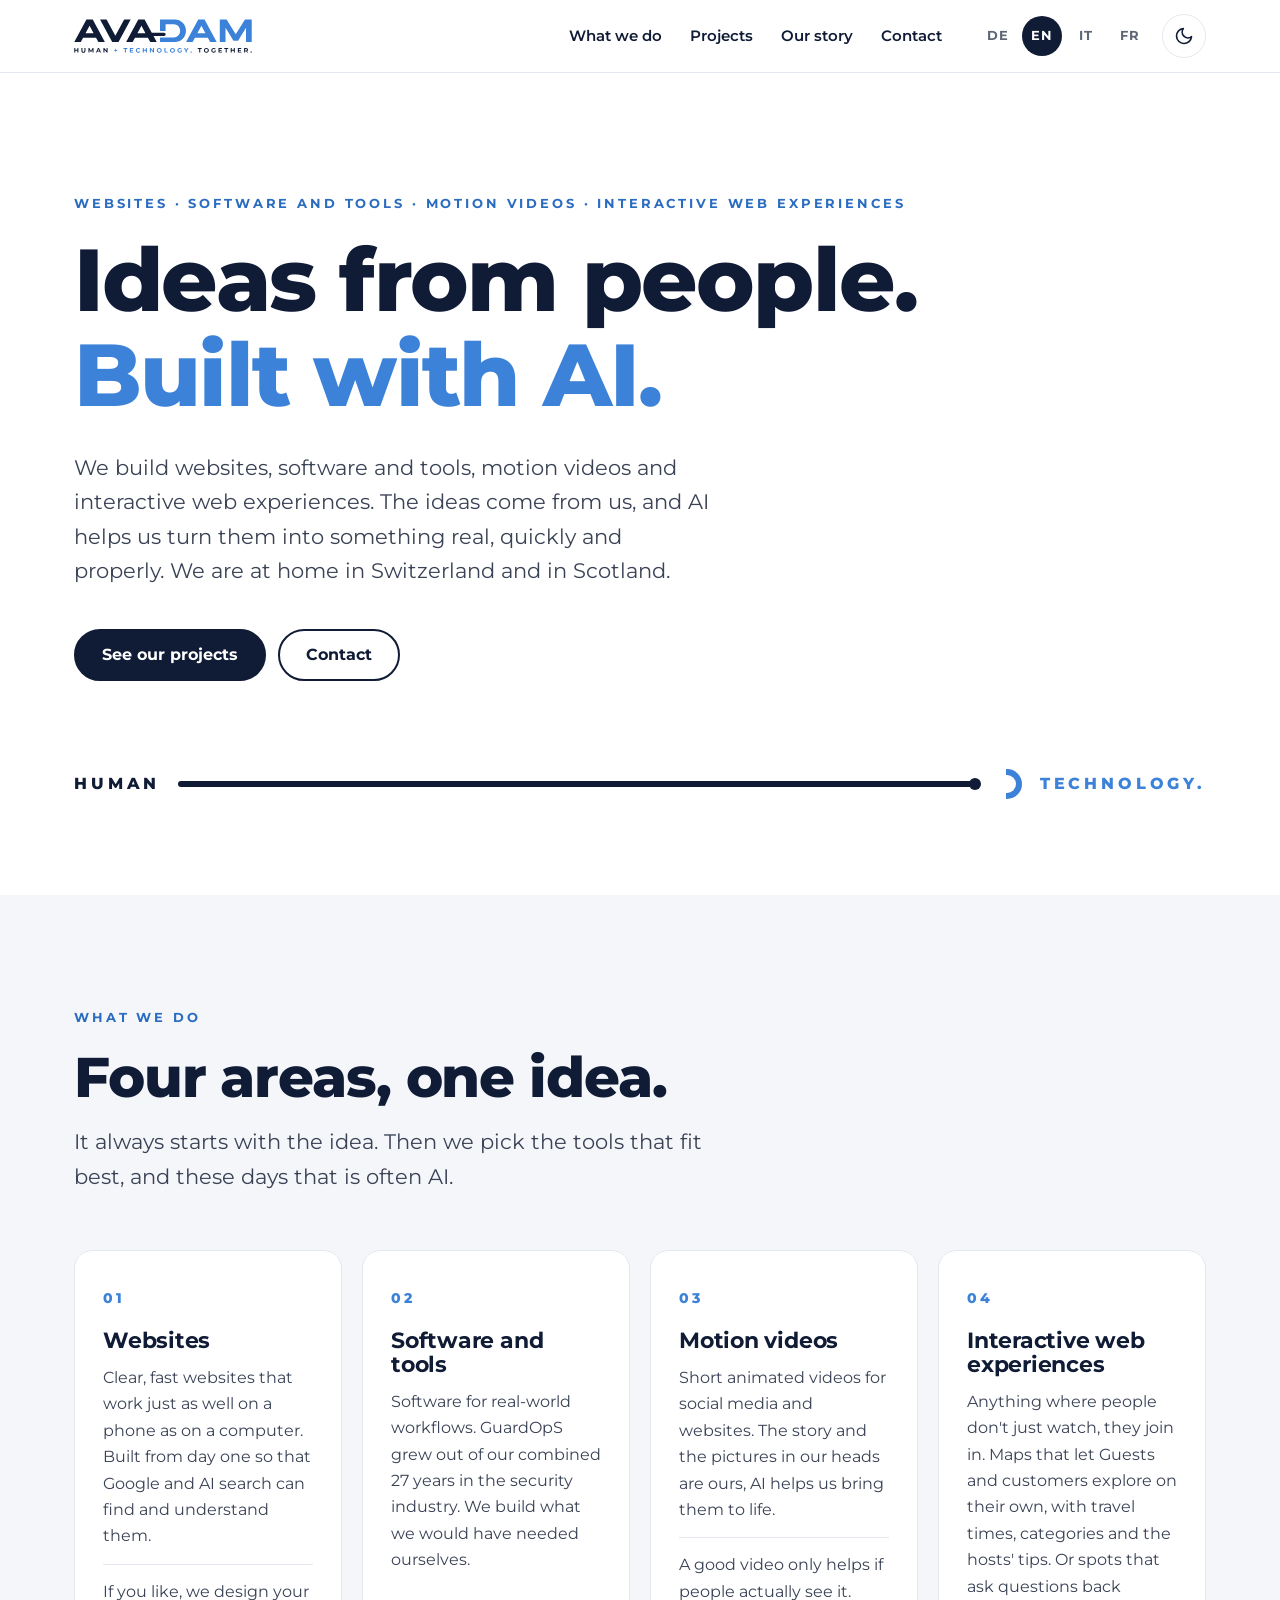
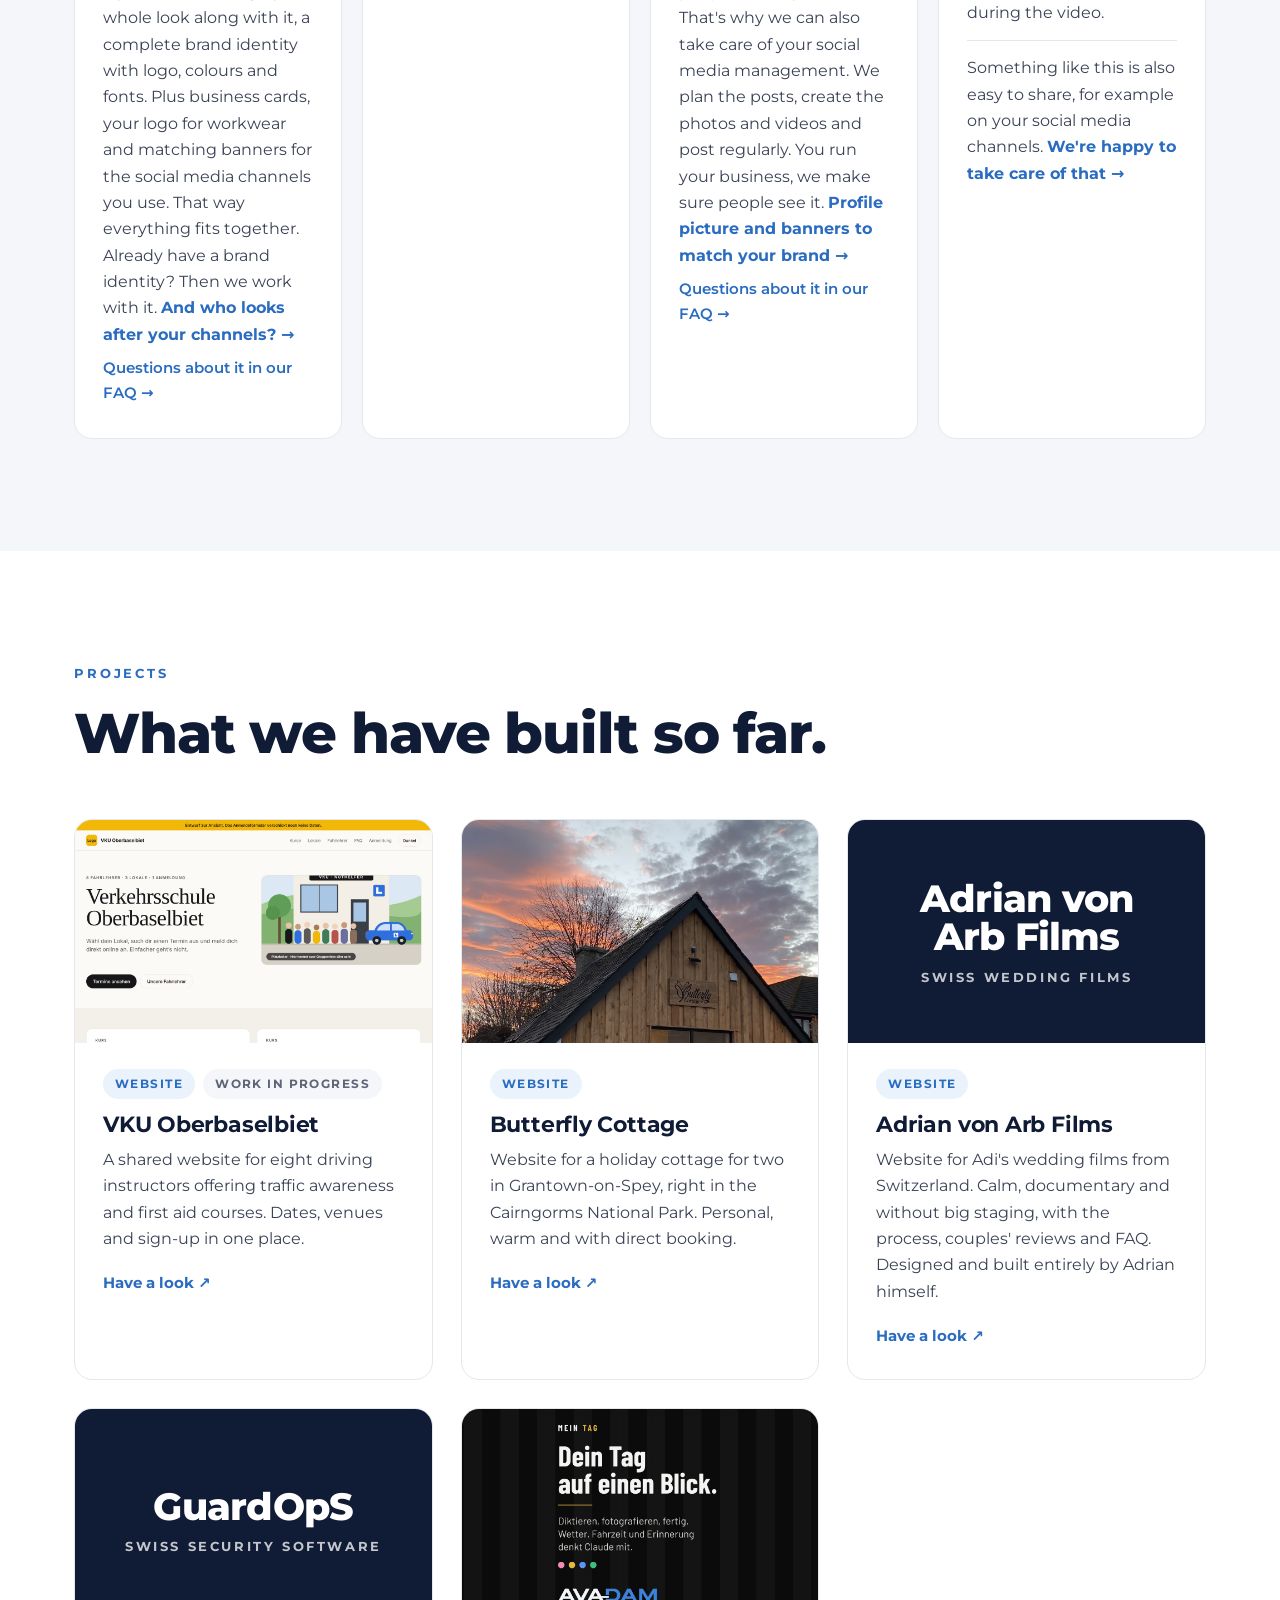
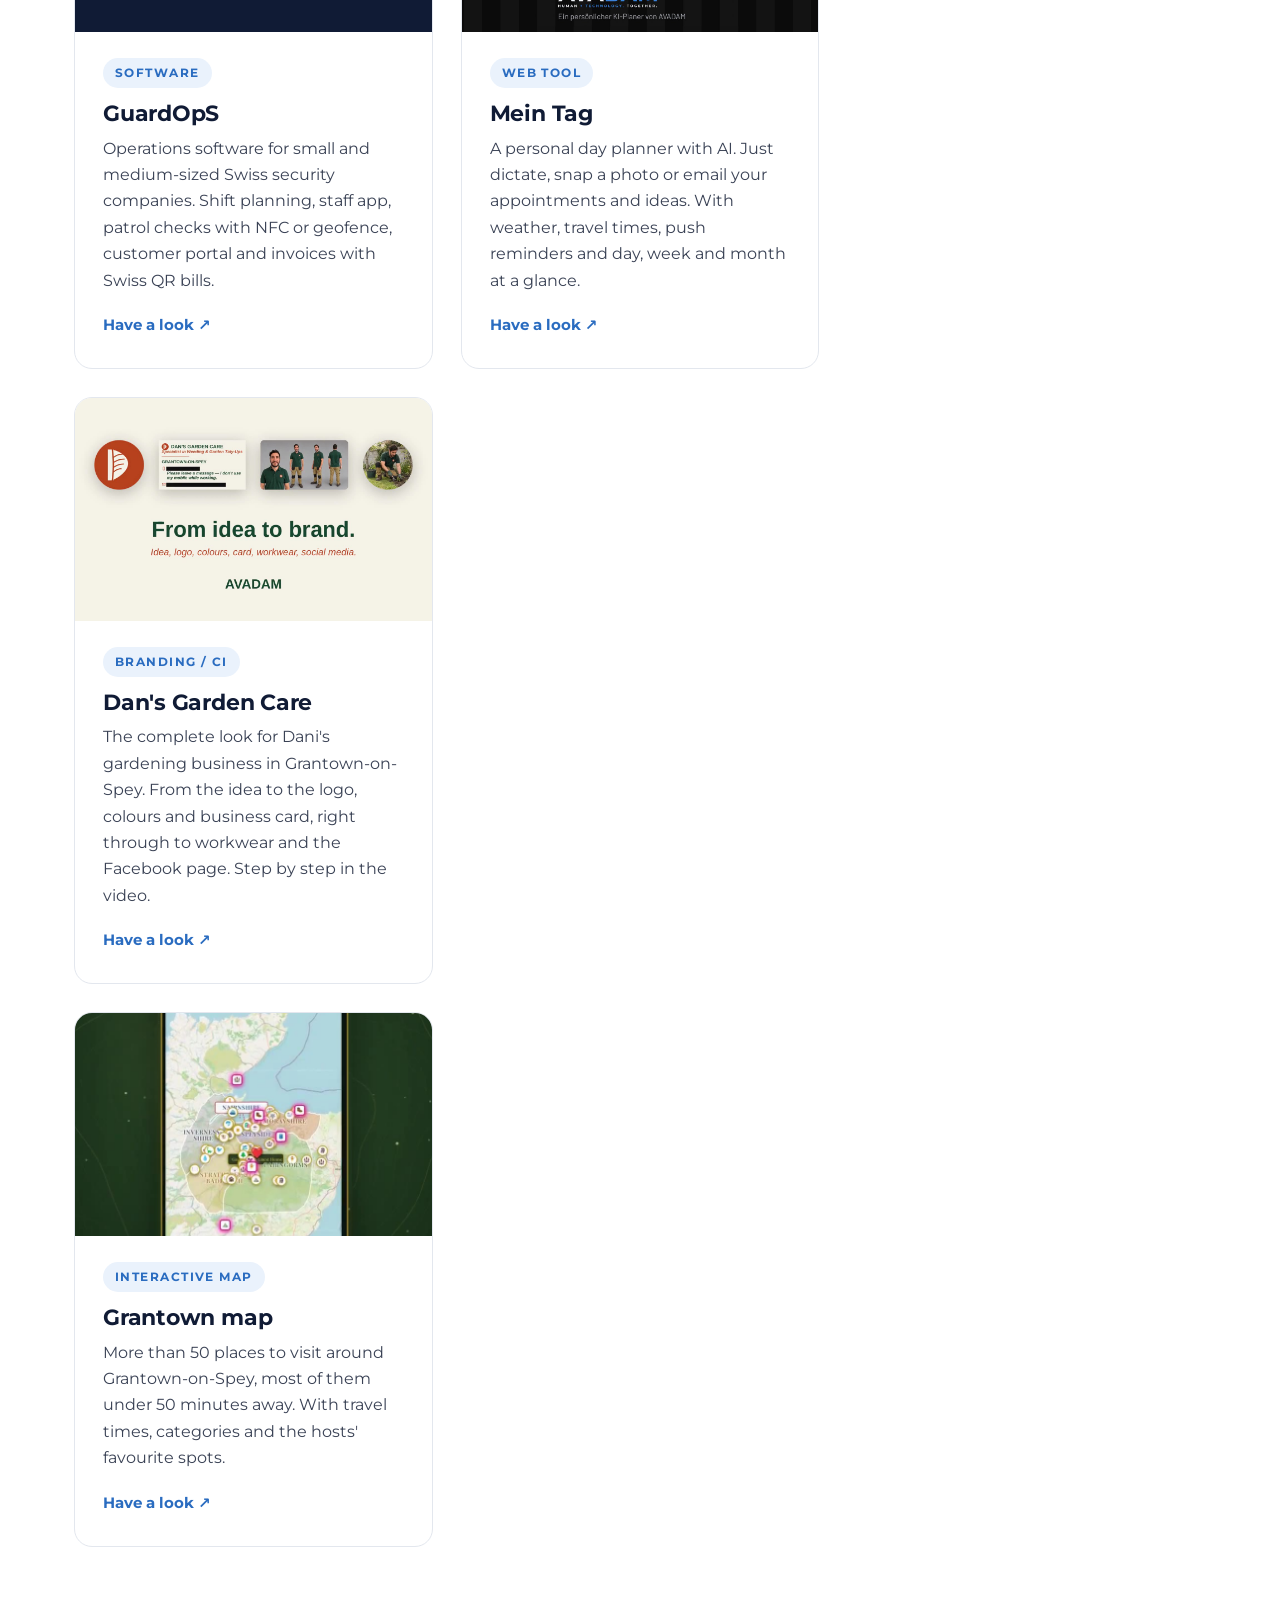
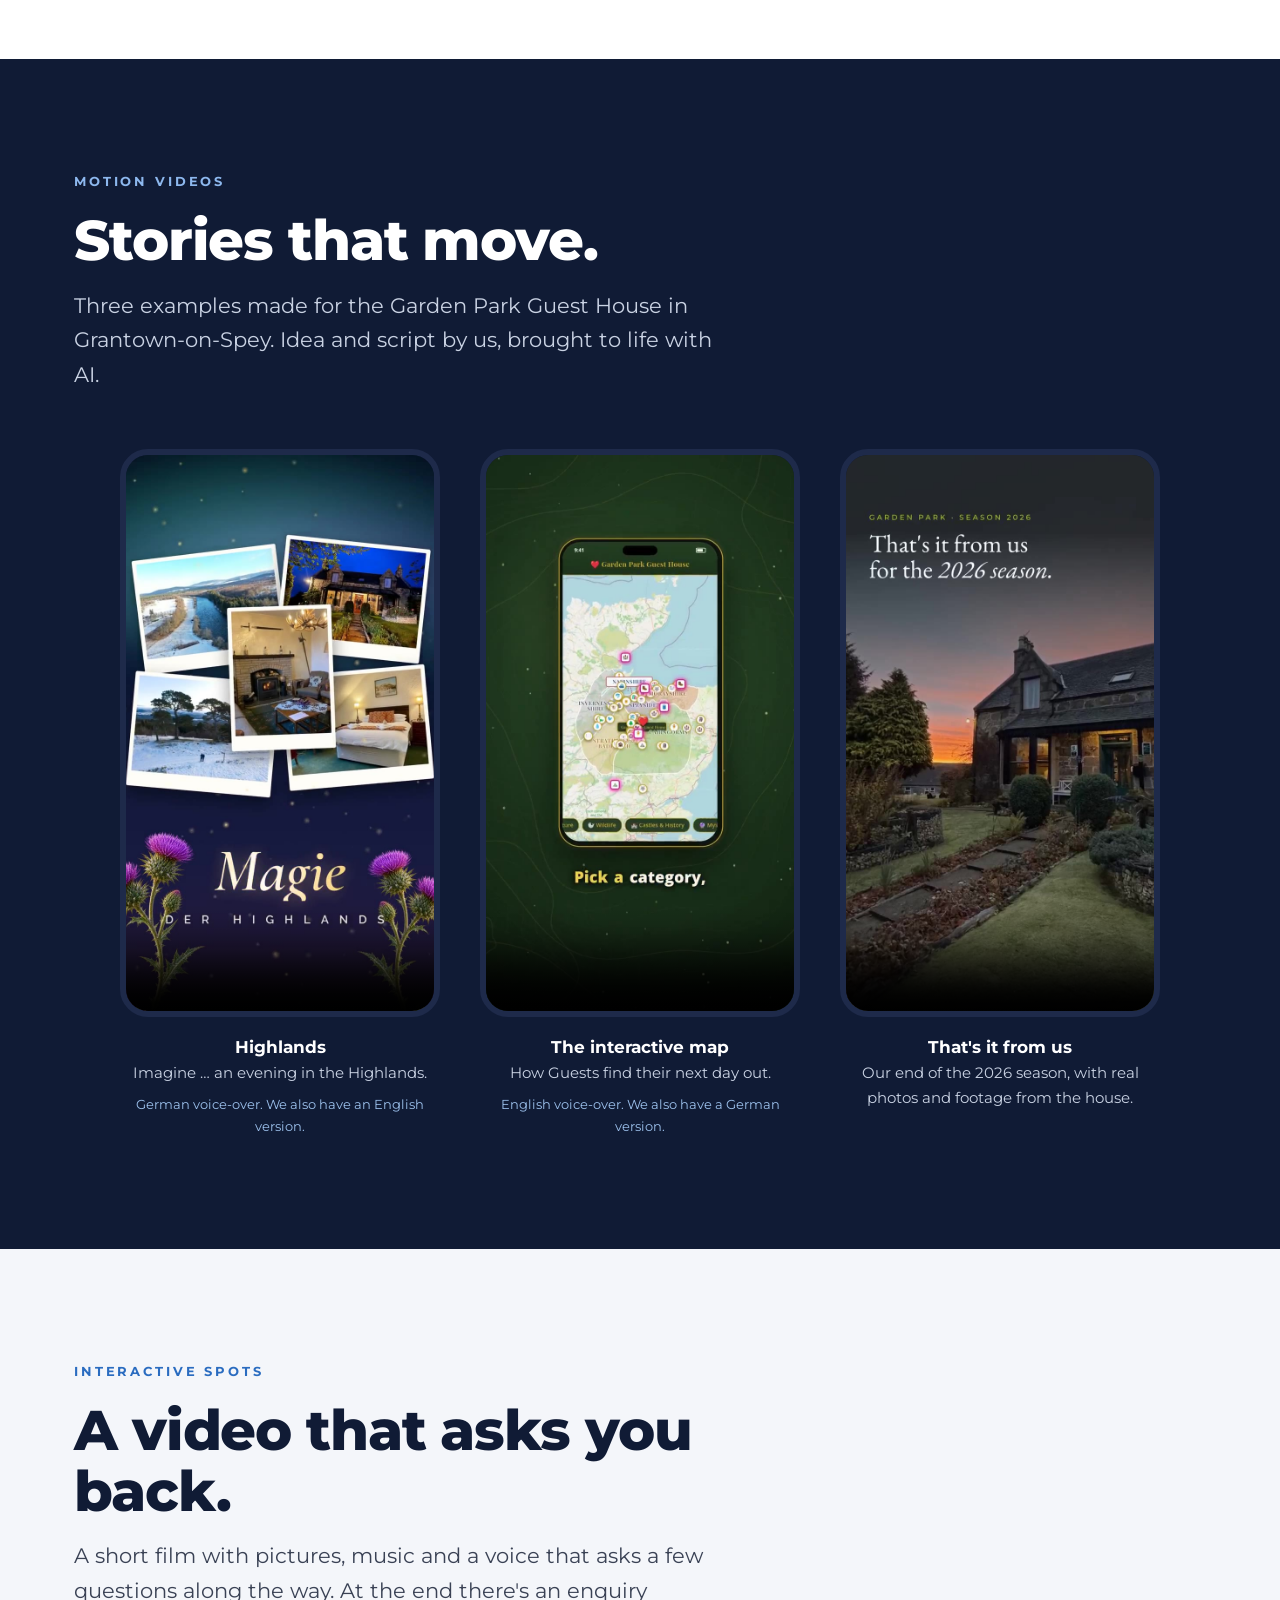
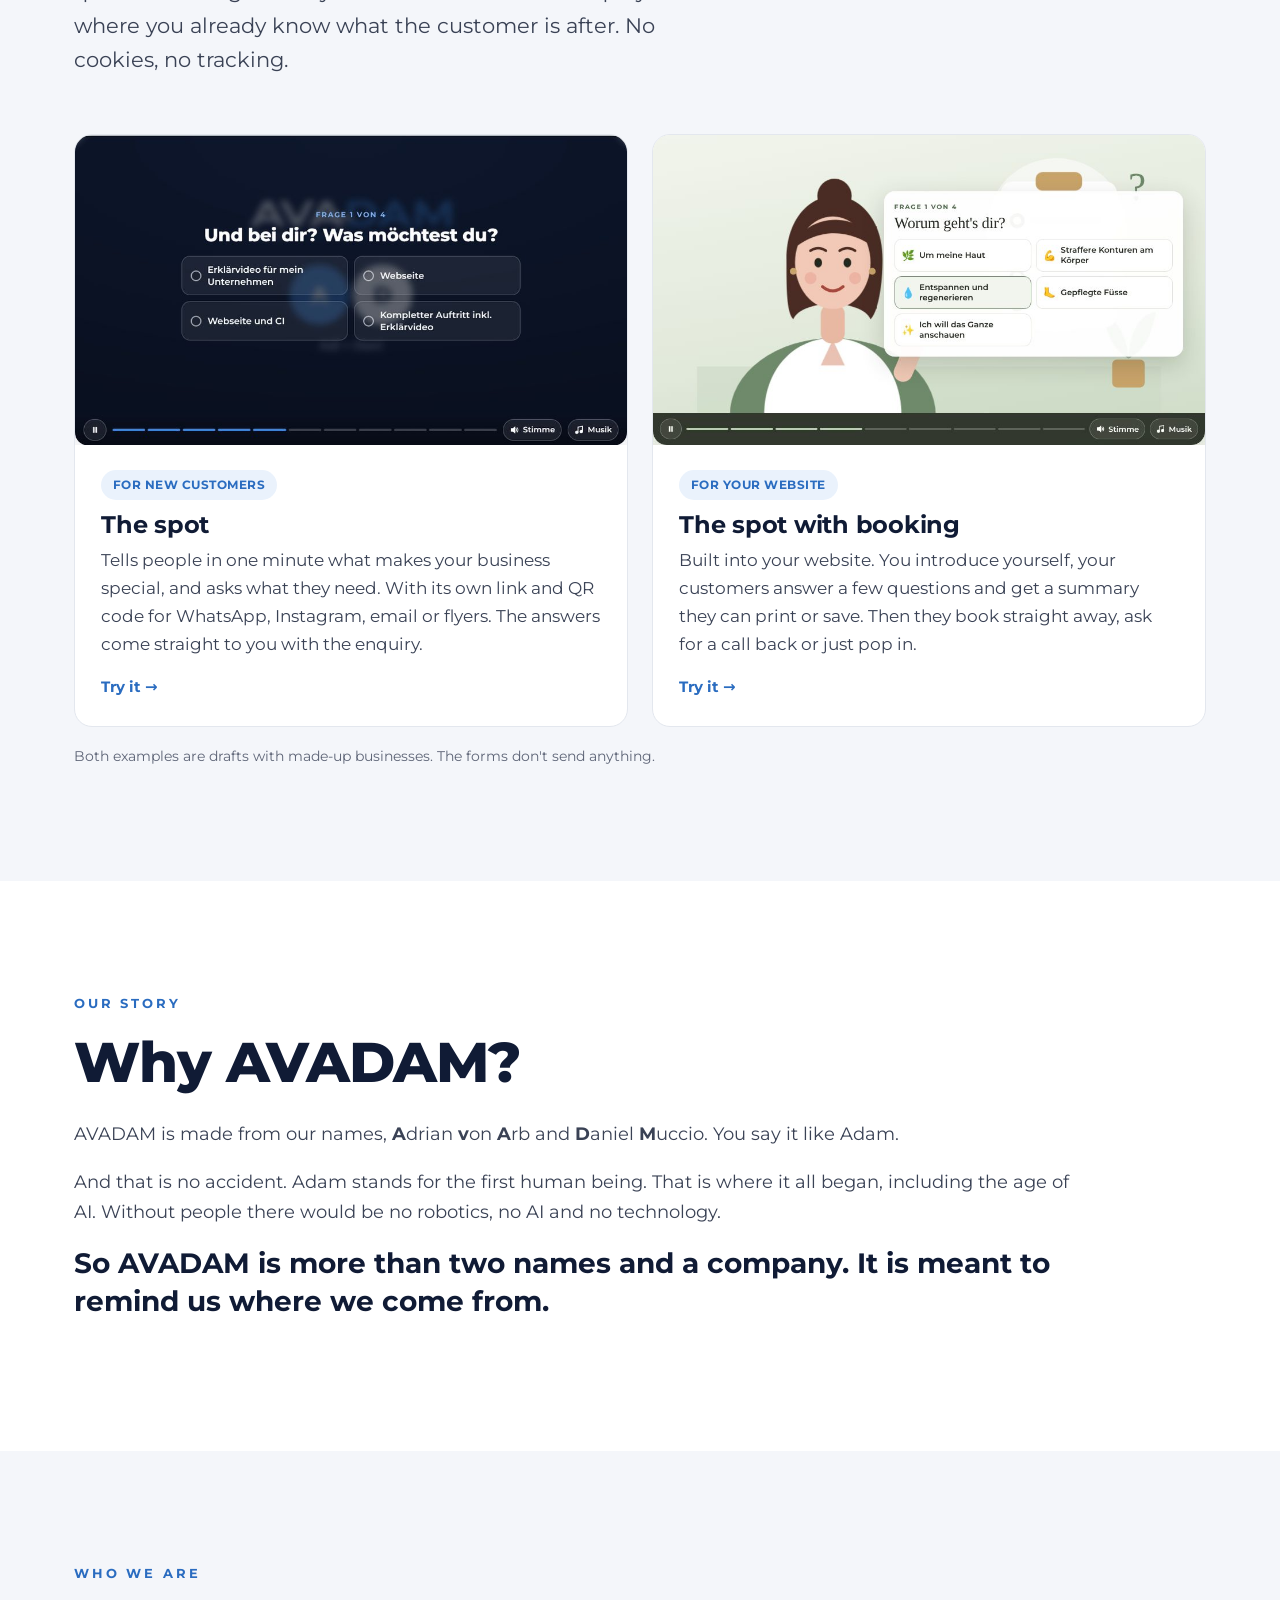
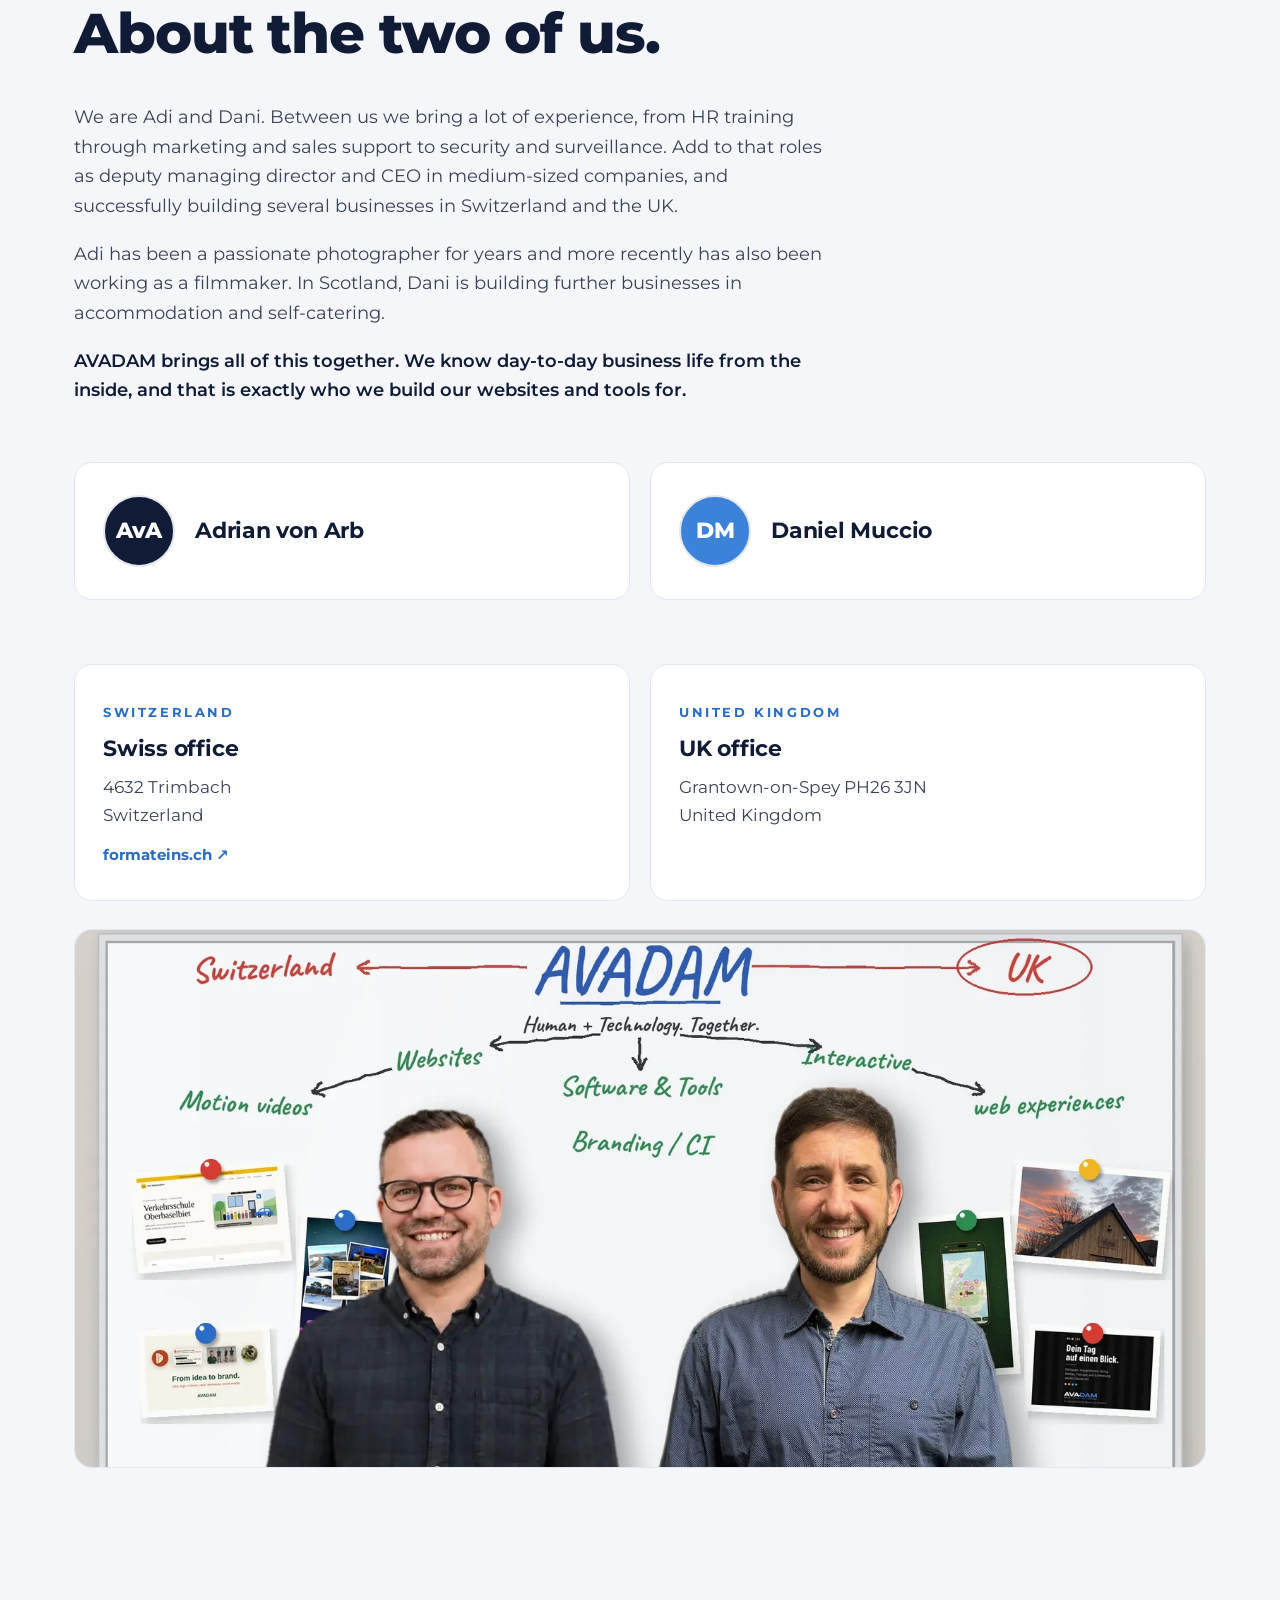
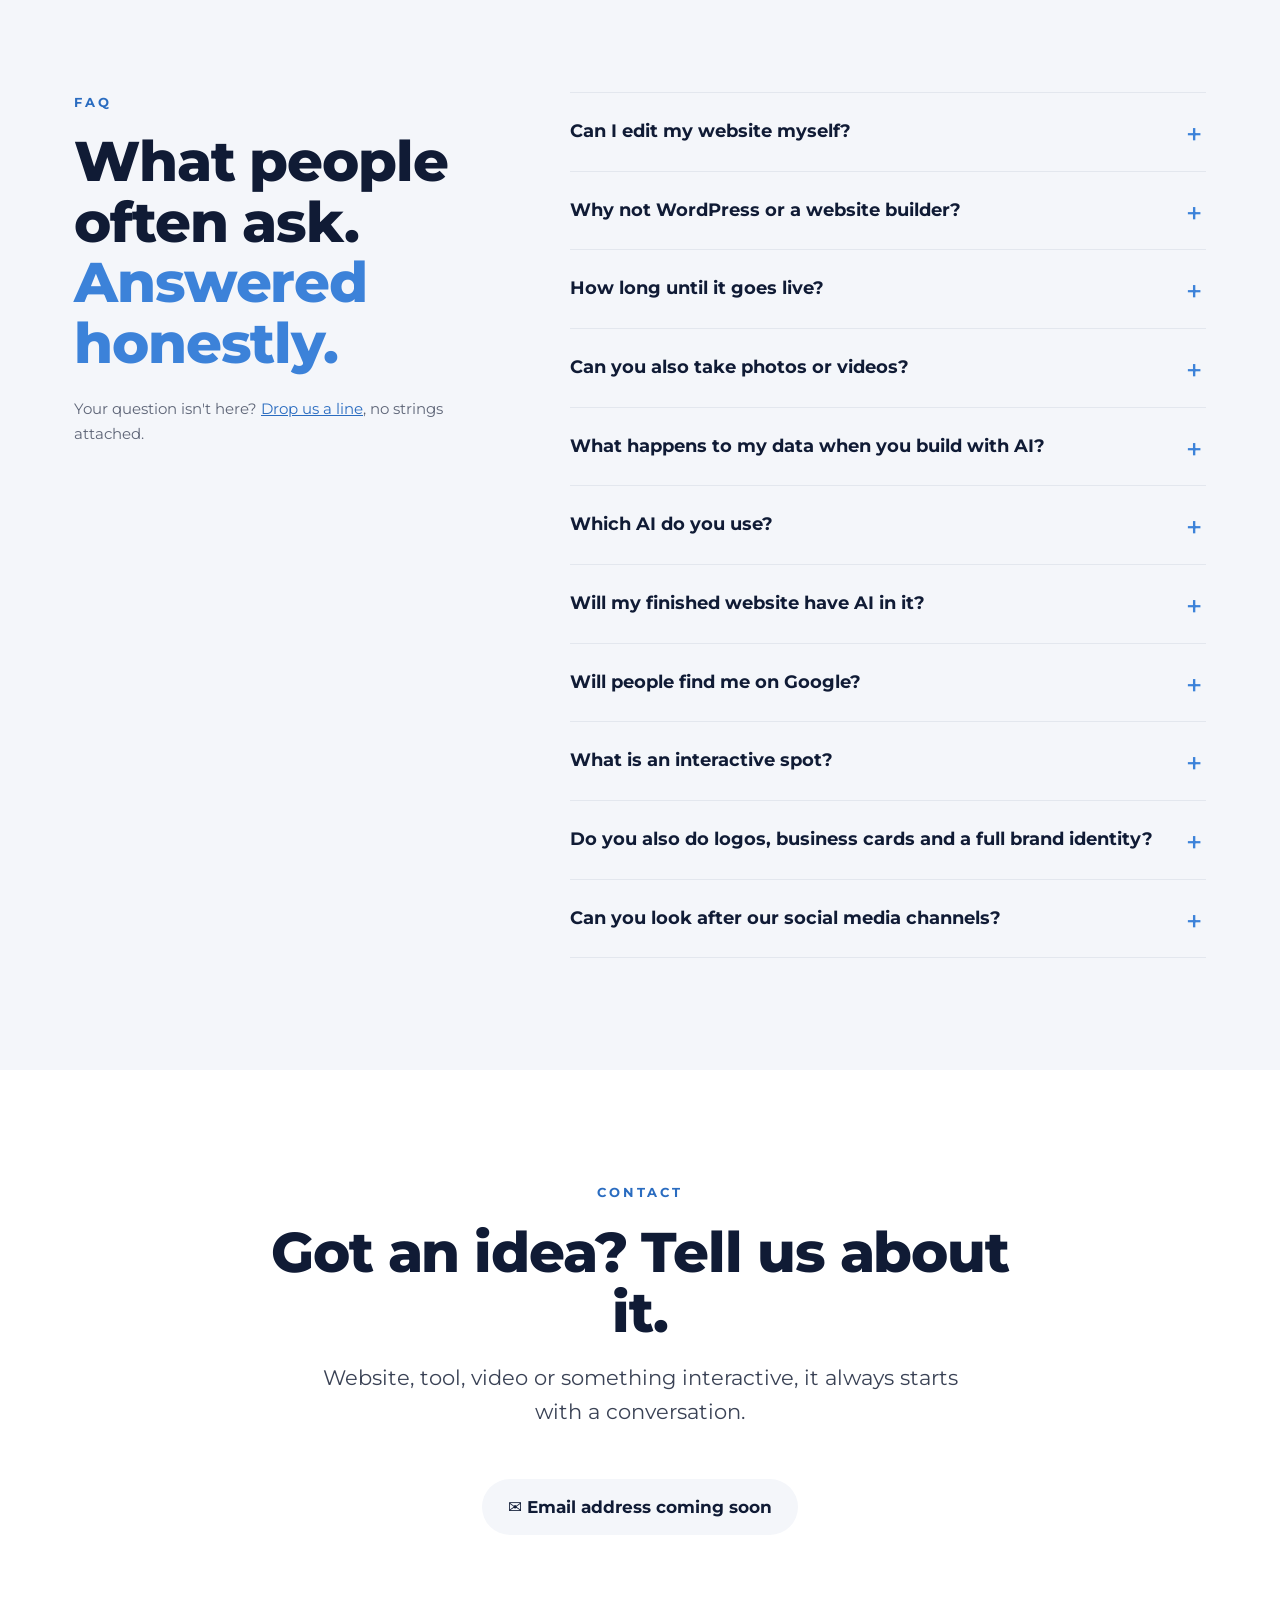
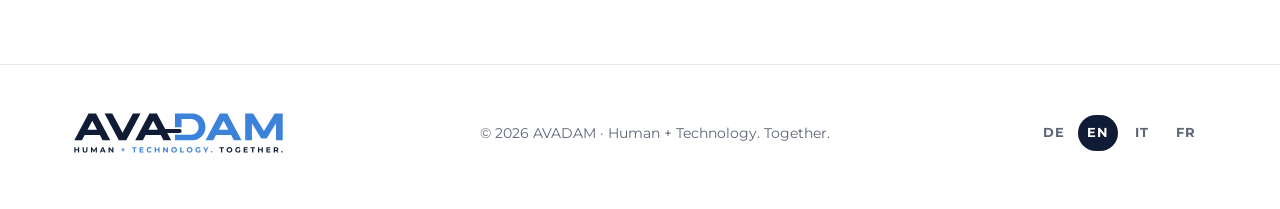
==== commit f38b5302: "Whiteboard-Bild bündig und 5 % niedriger, Stylesheet mit Versionsnummer Co-Authored-By: Claude Opus " ====
--- a/en/index.html
+++ b/en/index.html
@@ -34,7 +34,7 @@
 <link rel="icon" href="../assets/favicon.svg" type="image/svg+xml">
 <link rel="apple-touch-icon" href="../assets/apple-touch-icon.png">
 <link rel="preload" href="../assets/fonts/montserrat-latin-800-normal.woff2" as="font" type="font/woff2" crossorigin>
-<link rel="stylesheet" href="../assets/style.css">
+<link rel="stylesheet" href="../assets/style.css?v=a1259b9a">
 <link rel="alternate" type="text/plain" href="https://avadam26.github.io/avadam/llms.txt" title="LLM summary">
 <script type="application/ld+json">
 {
@@ -428,7 +428,7 @@
 <div class="places"><div class="card place"><span class="country">Switzerland</span><h3 style="margin-top:12px">Swiss office</h3><address>4632 Trimbach<br>Switzerland</address><a class="more" href="https://www.formateins.ch/" target="_blank" rel="noopener">formateins.ch ↗</a></div><div class="card place"><span class="country">United Kingdom</span><h3 style="margin-top:12px">UK office</h3><address>Grantown-on-Spey PH26 3JN<br>United Kingdom</address></div></div>
 <figure class="team-photo"><picture>
 <source type="image/webp" srcset="../media/team-whiteboard-800.webp 800w, ../media/team-whiteboard-1600.webp 1600w" sizes="(max-width:1200px) 100vw, 1120px">
-<img src="../media/team-whiteboard-1600.jpg" srcset="../media/team-whiteboard-800.jpg 800w, ../media/team-whiteboard-1600.jpg 1600w" sizes="(max-width:1200px) 100vw, 1120px" alt="Adrian von Arb and Daniel Muccio in front of a whiteboard showing AVADAM, our Swiss and UK offices, what we do and photos of our projects" width="1600" height="800" loading="lazy" decoding="async">
+<img src="../media/team-whiteboard-1600.jpg" srcset="../media/team-whiteboard-800.jpg 800w, ../media/team-whiteboard-1600.jpg 1600w" sizes="(max-width:1200px) 100vw, 1120px" alt="Adrian von Arb and Daniel Muccio in front of a whiteboard showing AVADAM, our Swiss and UK offices, what we do and photos of our projects" width="1600" height="760" loading="lazy" decoding="async">
 </picture></figure>
 </div>
 </section>
--- a/assets/style.css
+++ b/assets/style.css
@@ -30,7 +30,7 @@
 html{scroll-behavior:smooth;-webkit-text-size-adjust:100%}
 @media (prefers-reduced-motion:reduce){html{scroll-behavior:auto}}
 body{margin:0;background:var(--bg);color:var(--text);font-family:"Montserrat",system-ui,-apple-system,"Segoe UI",sans-serif;font-size:17px;line-height:1.65}
-img,video{max-width:100%;display:block}
+img,video{max-width:100%;height:auto;display:block}
 a{color:var(--blue-ink)}
 a:hover{color:var(--ink)}
 :focus-visible{outline:3px solid var(--blue);outline-offset:3px;border-radius:6px}
